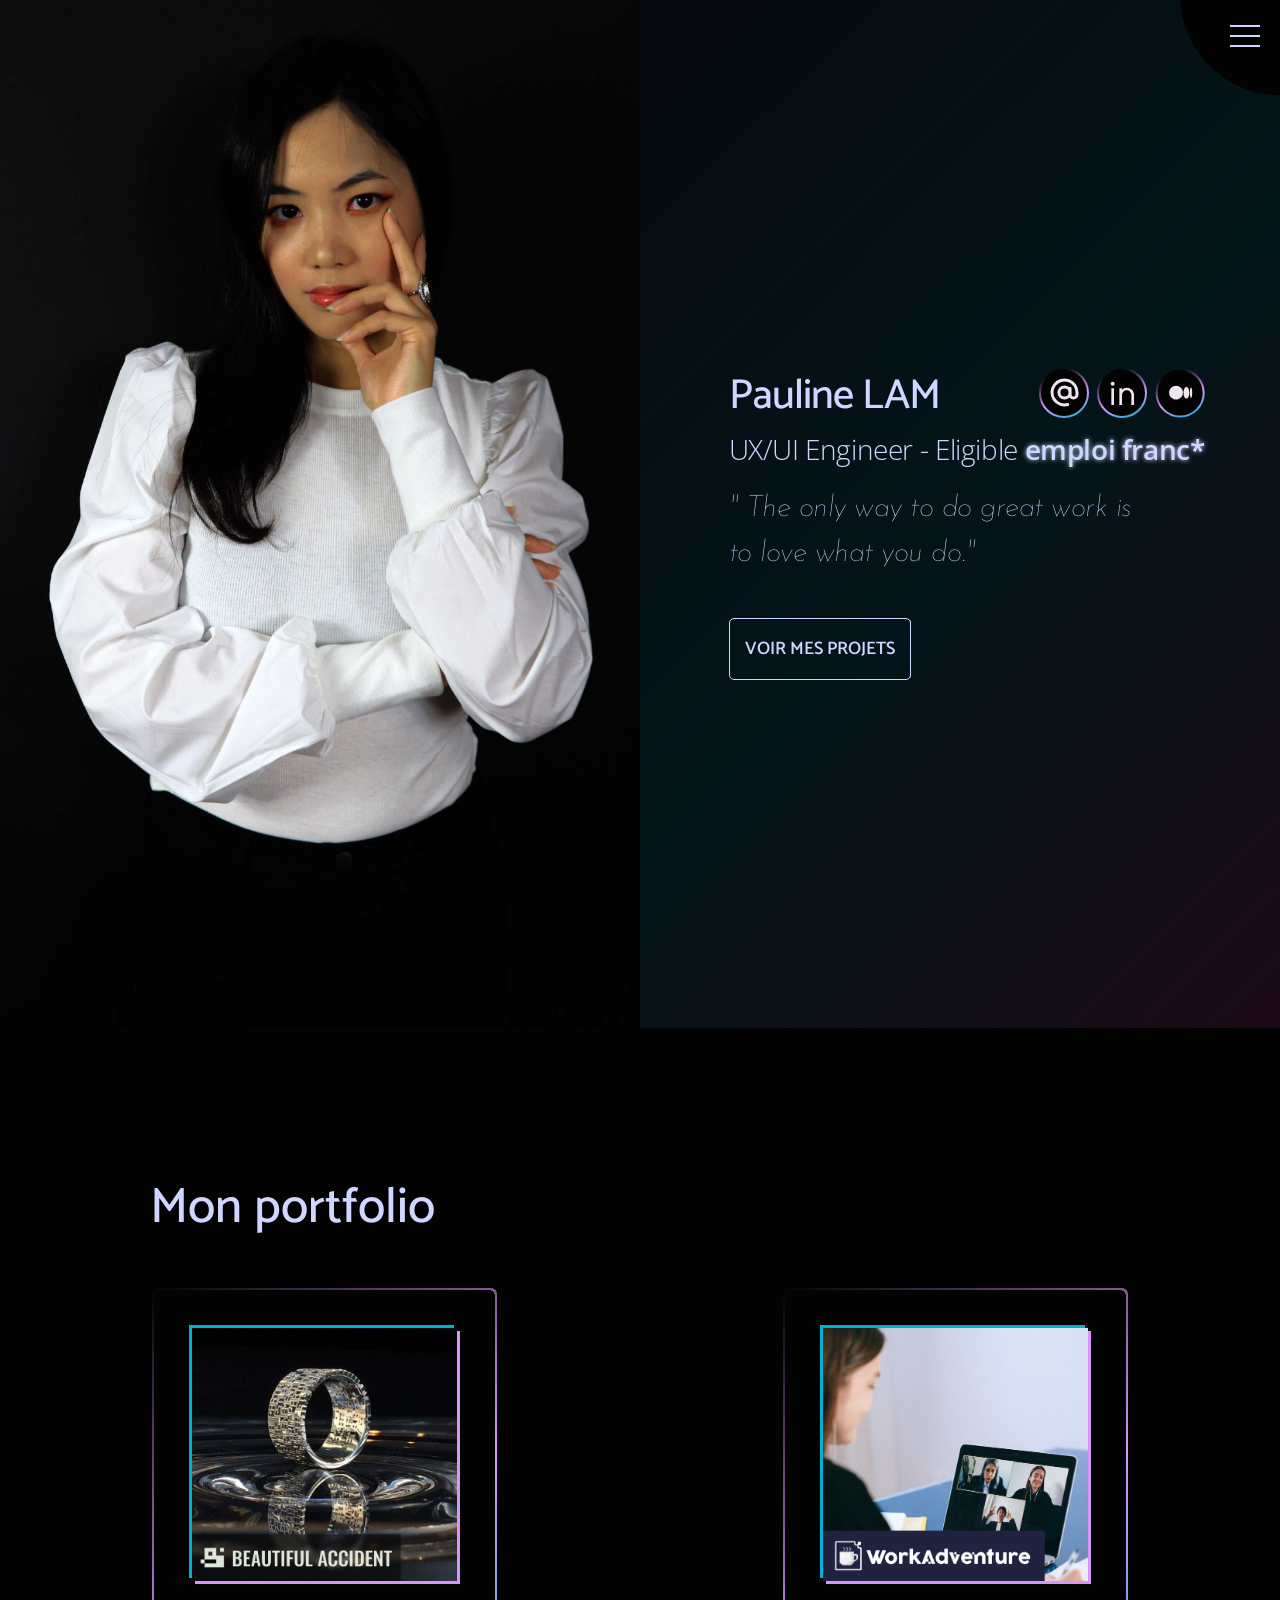
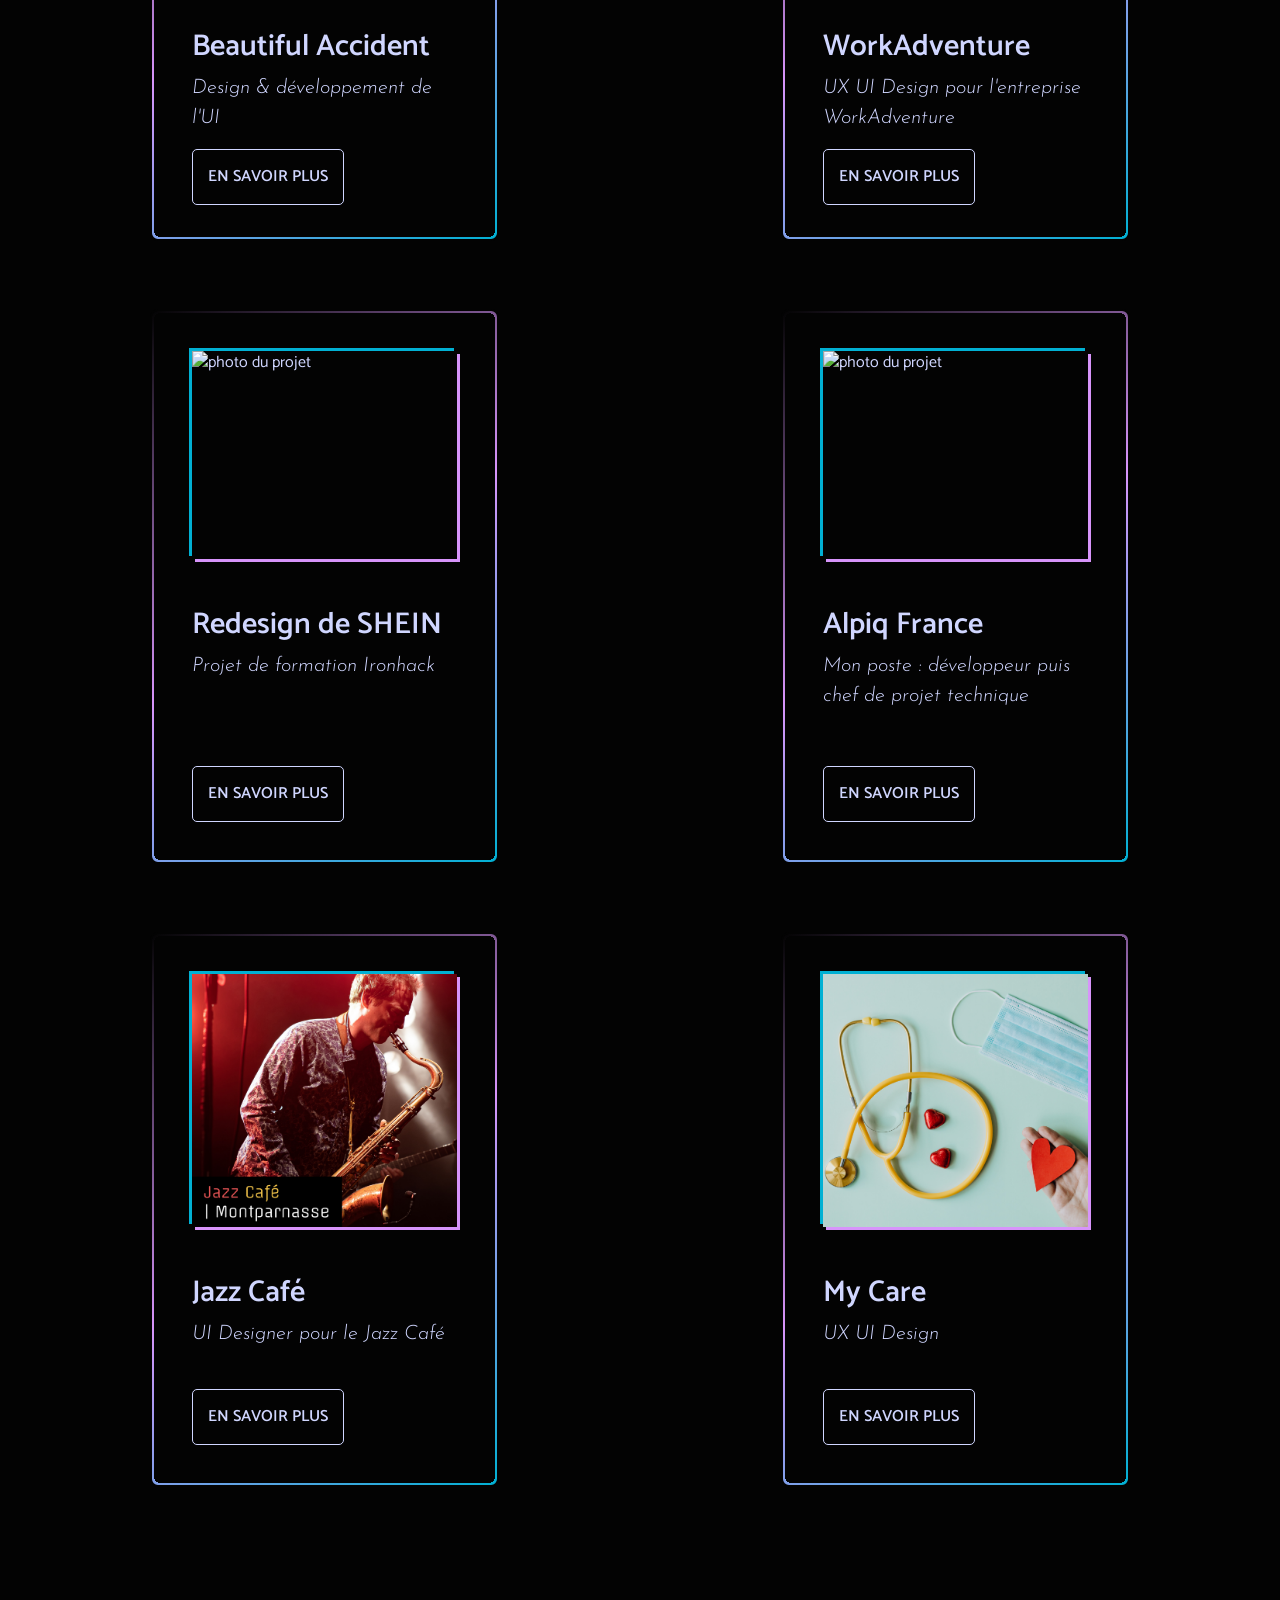
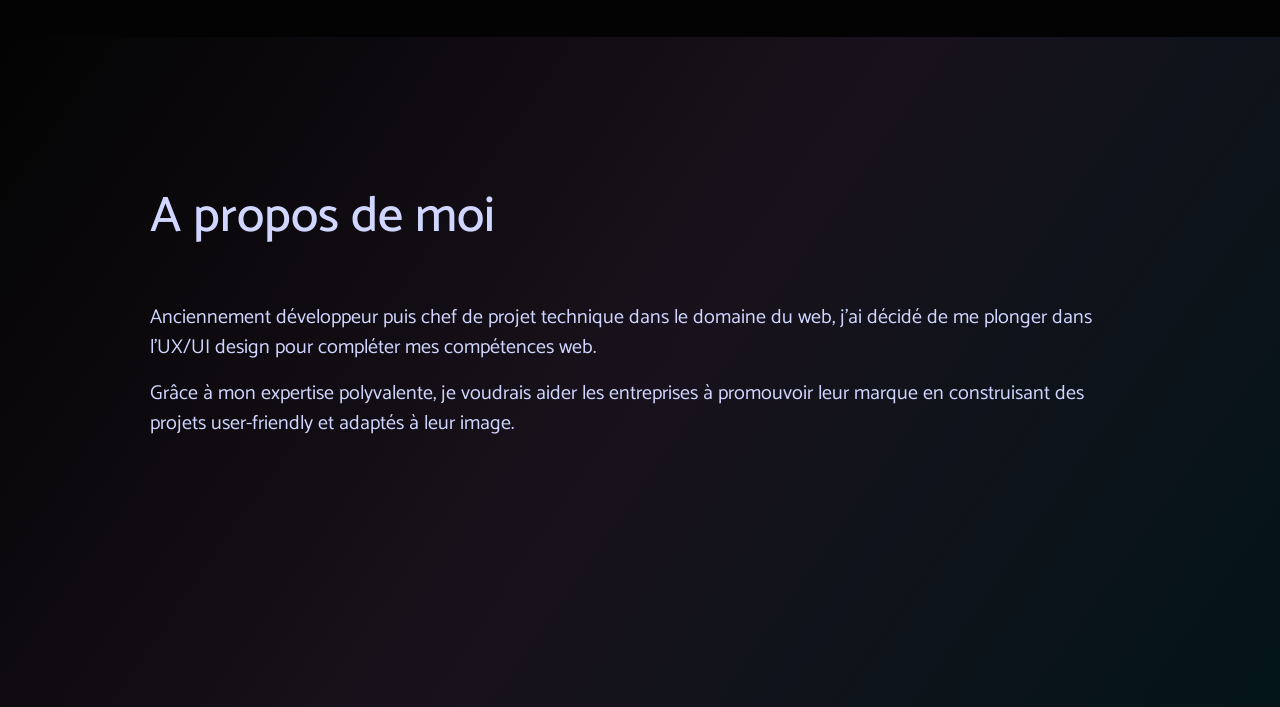
==== index.html @ 6ce40b97 "Update head & logo & reorder projects" ====
<!DOCTYPE html><html><head><meta charset="utf-8">
<meta name="viewport" content="width=device-width, initial-scale=1, shrink-to-fit=no, user-scalable=no">
<title>Pauline LAM UXUI Engineer - Portfolio</title>
<meta name="description" content="Portfolio de Pauline LAM, UXUI Engineer">
<link rel="stylesheet" href="https://cdn.jsdelivr.net/npm/vue-slick-carousel@1.0.6/dist/vue-slick-carousel-theme.min.css">
<link rel="icon" href="/Logo.png" type="image/x-icon">
<script src="https://cdn.jsdelivr.net/npm/vue-slick-carousel@1.0/dist/vue-slick-carousel.umd.min.js"></script>
<link rel="preload" as="fetch" crossorigin="anonymous" href="/_payload.json">
<style>@charset "UTF-8";/*!
 * Bootstrap  v5.3.2 (https://getbootstrap.com/)
 * Copyright 2011-2023 The Bootstrap Authors
 * Licensed under MIT (https://github.com/twbs/bootstrap/blob/main/LICENSE)
 */:root,[data-bs-theme=light]{--bs-blue:#0d6efd;--bs-indigo:#6610f2;--bs-purple:#6f42c1;--bs-pink:#d63384;--bs-red:#dc3545;--bs-orange:#fd7e14;--bs-yellow:#ffc107;--bs-green:#198754;--bs-teal:#20c997;--bs-cyan:#0dcaf0;--bs-black:#000;--bs-white:#fff;--bs-gray:#6c757d;--bs-gray-dark:#343a40;--bs-gray-100:#f8f9fa;--bs-gray-200:#e9ecef;--bs-gray-300:#dee2e6;--bs-gray-400:#ced4da;--bs-gray-500:#adb5bd;--bs-gray-600:#6c757d;--bs-gray-700:#495057;--bs-gray-800:#343a40;--bs-gray-900:#212529;--bs-primary:#0d6efd;--bs-secondary:#6c757d;--bs-success:#198754;--bs-info:#0dcaf0;--bs-warning:#ffc107;--bs-danger:#dc3545;--bs-light:#f8f9fa;--bs-dark:#212529;--bs-primary-rgb:13,110,253;--bs-secondary-rgb:108,117,125;--bs-success-rgb:25,135,84;--bs-info-rgb:13,202,240;--bs-warning-rgb:255,193,7;--bs-danger-rgb:220,53,69;--bs-light-rgb:248,249,250;--bs-dark-rgb:33,37,41;--bs-primary-text-emphasis:#052c65;--bs-secondary-text-emphasis:#2b2f32;--bs-success-text-emphasis:#0a3622;--bs-info-text-emphasis:#055160;--bs-warning-text-emphasis:#664d03;--bs-danger-text-emphasis:#58151c;--bs-light-text-emphasis:#495057;--bs-dark-text-emphasis:#495057;--bs-primary-bg-subtle:#cfe2ff;--bs-secondary-bg-subtle:#e2e3e5;--bs-success-bg-subtle:#d1e7dd;--bs-info-bg-subtle:#cff4fc;--bs-warning-bg-subtle:#fff3cd;--bs-danger-bg-subtle:#f8d7da;--bs-light-bg-subtle:#fcfcfd;--bs-dark-bg-subtle:#ced4da;--bs-primary-border-subtle:#9ec5fe;--bs-secondary-border-subtle:#c4c8cb;--bs-success-border-subtle:#a3cfbb;--bs-info-border-subtle:#9eeaf9;--bs-warning-border-subtle:#ffe69c;--bs-danger-border-subtle:#f1aeb5;--bs-light-border-subtle:#e9ecef;--bs-dark-border-subtle:#adb5bd;--bs-white-rgb:255,255,255;--bs-black-rgb:0,0,0;--bs-font-sans-serif:system-ui,-apple-system,"Segoe UI",Roboto,"Helvetica Neue","Noto Sans","Liberation Sans",Arial,sans-serif,"Apple Color Emoji","Segoe UI Emoji","Segoe UI Symbol","Noto Color Emoji";--bs-font-monospace:SFMono-Regular,Menlo,Monaco,Consolas,"Liberation Mono","Courier New",monospace;--bs-gradient:linear-gradient(180deg,hsla(0,0%,100%,.15),hsla(0,0%,100%,0));--bs-body-font-family:var(--bs-font-sans-serif);--bs-body-font-size:1rem;--bs-body-font-weight:400;--bs-body-line-height:1.5;--bs-body-color:#212529;--bs-body-color-rgb:33,37,41;--bs-body-bg:#fff;--bs-body-bg-rgb:255,255,255;--bs-emphasis-color:#000;--bs-emphasis-color-rgb:0,0,0;--bs-secondary-color:rgba(33,37,41,.75);--bs-secondary-color-rgb:33,37,41;--bs-secondary-bg:#e9ecef;--bs-secondary-bg-rgb:233,236,239;--bs-tertiary-color:rgba(33,37,41,.5);--bs-tertiary-color-rgb:33,37,41;--bs-tertiary-bg:#f8f9fa;--bs-tertiary-bg-rgb:248,249,250;--bs-heading-color:inherit;--bs-link-color:#0d6efd;--bs-link-color-rgb:13,110,253;--bs-link-decoration:underline;--bs-link-hover-color:#0a58ca;--bs-link-hover-color-rgb:10,88,202;--bs-code-color:#d63384;--bs-highlight-color:#212529;--bs-highlight-bg:#fff3cd;--bs-border-width:1px;--bs-border-style:solid;--bs-border-color:#dee2e6;--bs-border-color-translucent:rgba(0,0,0,.175);--bs-border-radius:0.375rem;--bs-border-radius-sm:0.25rem;--bs-border-radius-lg:0.5rem;--bs-border-radius-xl:1rem;--bs-border-radius-xxl:2rem;--bs-border-radius-2xl:var(--bs-border-radius-xxl);--bs-border-radius-pill:50rem;--bs-box-shadow:0 0.5rem 1rem rgba(0,0,0,.15);--bs-box-shadow-sm:0 0.125rem 0.25rem rgba(0,0,0,.075);--bs-box-shadow-lg:0 1rem 3rem rgba(0,0,0,.175);--bs-box-shadow-inset:inset 0 1px 2px rgba(0,0,0,.075);--bs-focus-ring-width:0.25rem;--bs-focus-ring-opacity:0.25;--bs-focus-ring-color:rgba(13,110,253,.25);--bs-form-valid-color:#198754;--bs-form-valid-border-color:#198754;--bs-form-invalid-color:#dc3545;--bs-form-invalid-border-color:#dc3545}[data-bs-theme=dark]{color-scheme:dark;--bs-body-color:#dee2e6;--bs-body-color-rgb:222,226,230;--bs-body-bg:#212529;--bs-body-bg-rgb:33,37,41;--bs-emphasis-color:#fff;--bs-emphasis-color-rgb:255,255,255;--bs-secondary-color:rgba(222,226,230,.75);--bs-secondary-color-rgb:222,226,230;--bs-secondary-bg:#343a40;--bs-secondary-bg-rgb:52,58,64;--bs-tertiary-color:rgba(222,226,230,.5);--bs-tertiary-color-rgb:222,226,230;--bs-tertiary-bg:#2b3035;--bs-tertiary-bg-rgb:43,48,53;--bs-primary-text-emphasis:#6ea8fe;--bs-secondary-text-emphasis:#a7acb1;--bs-success-text-emphasis:#75b798;--bs-info-text-emphasis:#6edff6;--bs-warning-text-emphasis:#ffda6a;--bs-danger-text-emphasis:#ea868f;--bs-light-text-emphasis:#f8f9fa;--bs-dark-text-emphasis:#dee2e6;--bs-primary-bg-subtle:#031633;--bs-secondary-bg-subtle:#161719;--bs-success-bg-subtle:#051b11;--bs-info-bg-subtle:#032830;--bs-warning-bg-subtle:#332701;--bs-danger-bg-subtle:#2c0b0e;--bs-light-bg-subtle:#343a40;--bs-dark-bg-subtle:#1a1d20;--bs-primary-border-subtle:#084298;--bs-secondary-border-subtle:#41464b;--bs-success-border-subtle:#0f5132;--bs-info-border-subtle:#087990;--bs-warning-border-subtle:#997404;--bs-danger-border-subtle:#842029;--bs-light-border-subtle:#495057;--bs-dark-border-subtle:#343a40;--bs-heading-color:inherit;--bs-link-color:#6ea8fe;--bs-link-hover-color:#8bb9fe;--bs-link-color-rgb:110,168,254;--bs-link-hover-color-rgb:139,185,254;--bs-code-color:#e685b5;--bs-highlight-color:#dee2e6;--bs-highlight-bg:#664d03;--bs-border-color:#495057;--bs-border-color-translucent:hsla(0,0%,100%,.15);--bs-form-valid-color:#75b798;--bs-form-valid-border-color:#75b798;--bs-form-invalid-color:#ea868f;--bs-form-invalid-border-color:#ea868f}*,:after,:before{box-sizing:border-box}@media (prefers-reduced-motion:no-preference){:root{scroll-behavior:smooth}}body{background-color:var(--bs-body-bg);color:var(--bs-body-color);font-family:var(--bs-body-font-family);font-size:var(--bs-body-font-size);font-weight:var(--bs-body-font-weight);line-height:var(--bs-body-line-height);margin:0;text-align:var(--bs-body-text-align);-webkit-text-size-adjust:100%;-webkit-tap-highlight-color:transparent}hr{border:0;border-top:var(--bs-border-width) solid;color:inherit;margin:1rem 0;opacity:.25}.h1,.h2,.h3,.h4,.h5,.h6,h1,h2,h3,h4,h5,h6{color:var(--bs-heading-color);font-weight:500;line-height:1.2;margin-bottom:.5rem;margin-top:0}.h1,h1{font-size:calc(1.375rem + 1.5vw)}@media (min-width:1200px){.h1,h1{font-size:2.5rem}}.h2,h2{font-size:calc(1.325rem + .9vw)}@media (min-width:1200px){.h2,h2{font-size:2rem}}.h3,h3{font-size:calc(1.3rem + .6vw)}@media (min-width:1200px){.h3,h3{font-size:1.75rem}}.h4,h4{font-size:calc(1.275rem + .3vw)}@media (min-width:1200px){.h4,h4{font-size:1.5rem}}.h5,h5{font-size:1.25rem}.h6,h6{font-size:1rem}p{margin-bottom:1rem;margin-top:0}abbr[title]{cursor:help;-webkit-text-decoration:underline dotted;text-decoration:underline dotted;-webkit-text-decoration-skip-ink:none;text-decoration-skip-ink:none}address{font-style:normal;line-height:inherit;margin-bottom:1rem}ol,ul{padding-left:2rem}dl,ol,ul{margin-bottom:1rem;margin-top:0}ol ol,ol ul,ul ol,ul ul{margin-bottom:0}dt{font-weight:700}dd{margin-bottom:.5rem;margin-left:0}blockquote{margin:0 0 1rem}b,strong{font-weight:bolder}.small,small{font-size:.875em}.mark,mark{background-color:var(--bs-highlight-bg);color:var(--bs-highlight-color);padding:.1875em}sub,sup{font-size:.75em;line-height:0;position:relative;vertical-align:baseline}sub{bottom:-.25em}sup{top:-.5em}a{color:rgba(var(--bs-link-color-rgb),var(--bs-link-opacity,1));text-decoration:underline}a:hover{--bs-link-color-rgb:var(--bs-link-hover-color-rgb)}a:not([href]):not([class]),a:not([href]):not([class]):hover{color:inherit;text-decoration:none}code,kbd,pre,samp{font-family:var(--bs-font-monospace);font-size:1em}pre{display:block;font-size:.875em;margin-bottom:1rem;margin-top:0;overflow:auto}pre code{color:inherit;font-size:inherit;word-break:normal}code{color:var(--bs-code-color);font-size:.875em;word-wrap:break-word}a>code{color:inherit}kbd{background-color:var(--bs-body-color);border-radius:.25rem;color:var(--bs-body-bg);font-size:.875em;padding:.1875rem .375rem}kbd kbd{font-size:1em;padding:0}figure{margin:0 0 1rem}img,svg{vertical-align:middle}table{border-collapse:collapse;caption-side:bottom}caption{color:var(--bs-secondary-color);padding-bottom:.5rem;padding-top:.5rem;text-align:left}th{text-align:inherit;text-align:-webkit-match-parent}tbody,td,tfoot,th,thead,tr{border:0 solid;border-color:inherit}label{display:inline-block}button{border-radius:0}button:focus:not(:focus-visible){outline:0}button,input,optgroup,select,textarea{font-family:inherit;font-size:inherit;line-height:inherit;margin:0}button,select{text-transform:none}[role=button]{cursor:pointer}select{word-wrap:normal}select:disabled{opacity:1}[list]:not([type=date]):not([type=datetime-local]):not([type=month]):not([type=week]):not([type=time])::-webkit-calendar-picker-indicator{display:none!important}[type=button],[type=reset],[type=submit],button{-webkit-appearance:button}[type=button]:not(:disabled),[type=reset]:not(:disabled),[type=submit]:not(:disabled),button:not(:disabled){cursor:pointer}::-moz-focus-inner{border-style:none;padding:0}textarea{resize:vertical}fieldset{border:0;margin:0;min-width:0;padding:0}legend{float:left;font-size:calc(1.275rem + .3vw);line-height:inherit;margin-bottom:.5rem;padding:0;width:100%}@media (min-width:1200px){legend{font-size:1.5rem}}legend+*{clear:left}::-webkit-datetime-edit-day-field,::-webkit-datetime-edit-fields-wrapper,::-webkit-datetime-edit-hour-field,::-webkit-datetime-edit-minute,::-webkit-datetime-edit-month-field,::-webkit-datetime-edit-text,::-webkit-datetime-edit-year-field{padding:0}::-webkit-inner-spin-button{height:auto}[type=search]{-webkit-appearance:textfield;outline-offset:-2px}::-webkit-search-decoration{-webkit-appearance:none}::-webkit-color-swatch-wrapper{padding:0}::file-selector-button{-webkit-appearance:button;font:inherit}output{display:inline-block}iframe{border:0}summary{cursor:pointer;display:list-item}progress{vertical-align:baseline}[hidden]{display:none!important}.lead{font-size:1.25rem;font-weight:300}.display-1{font-size:calc(1.625rem + 4.5vw);font-weight:300;line-height:1.2}@media (min-width:1200px){.display-1{font-size:5rem}}.display-2{font-size:calc(1.575rem + 3.9vw);font-weight:300;line-height:1.2}@media (min-width:1200px){.display-2{font-size:4.5rem}}.display-3{font-size:calc(1.525rem + 3.3vw);font-weight:300;line-height:1.2}@media (min-width:1200px){.display-3{font-size:4rem}}.display-4{font-size:calc(1.475rem + 2.7vw);font-weight:300;line-height:1.2}@media (min-width:1200px){.display-4{font-size:3.5rem}}.display-5{font-size:calc(1.425rem + 2.1vw);font-weight:300;line-height:1.2}@media (min-width:1200px){.display-5{font-size:3rem}}.display-6{font-size:calc(1.375rem + 1.5vw);font-weight:300;line-height:1.2}@media (min-width:1200px){.display-6{font-size:2.5rem}}.list-inline,.list-unstyled{list-style:none;padding-left:0}.list-inline-item{display:inline-block}.list-inline-item:not(:last-child){margin-right:.5rem}.initialism{font-size:.875em;text-transform:uppercase}.blockquote{font-size:1.25rem;margin-bottom:1rem}.blockquote>:last-child{margin-bottom:0}.blockquote-footer{color:#6c757d;font-size:.875em;margin-bottom:1rem;margin-top:-1rem}.blockquote-footer:before{content:"— "}.img-fluid,.img-thumbnail{height:auto;max-width:100%}.img-thumbnail{background-color:var(--bs-body-bg);border:var(--bs-border-width) solid var(--bs-border-color);border-radius:var(--bs-border-radius);padding:.25rem}.figure{display:inline-block}.figure-img{line-height:1;margin-bottom:.5rem}.figure-caption{color:var(--bs-secondary-color);font-size:.875em}.container,.container-fluid,.container-lg,.container-md,.container-sm,.container-xl,.container-xxl{--bs-gutter-x:1.5rem;--bs-gutter-y:0;margin-left:auto;margin-right:auto;padding-left:calc(var(--bs-gutter-x)*.5);padding-right:calc(var(--bs-gutter-x)*.5);width:100%}@media (min-width:576px){.container,.container-sm{max-width:540px}}@media (min-width:768px){.container,.container-md,.container-sm{max-width:720px}}@media (min-width:992px){.container,.container-lg,.container-md,.container-sm{max-width:960px}}@media (min-width:1200px){.container,.container-lg,.container-md,.container-sm,.container-xl{max-width:1140px}}@media (min-width:1400px){.container,.container-lg,.container-md,.container-sm,.container-xl,.container-xxl{max-width:1320px}}:root{--bs-breakpoint-xs:0;--bs-breakpoint-sm:576px;--bs-breakpoint-md:768px;--bs-breakpoint-lg:992px;--bs-breakpoint-xl:1200px;--bs-breakpoint-xxl:1400px}.row{--bs-gutter-x:1.5rem;--bs-gutter-y:0;display:flex;flex-wrap:wrap;margin-left:calc(var(--bs-gutter-x)*-.5);margin-right:calc(var(--bs-gutter-x)*-.5);margin-top:calc(var(--bs-gutter-y)*-1)}.row>*{flex-shrink:0;margin-top:var(--bs-gutter-y);max-width:100%;padding-left:calc(var(--bs-gutter-x)*.5);padding-right:calc(var(--bs-gutter-x)*.5);width:100%}.col{flex:1 0 0%}.row-cols-auto>*{flex:0 0 auto;width:auto}.row-cols-1>*{flex:0 0 auto;width:100%}.row-cols-2>*{flex:0 0 auto;width:50%}.row-cols-3>*{flex:0 0 auto;width:33.33333333%}.row-cols-4>*{flex:0 0 auto;width:25%}.row-cols-5>*{flex:0 0 auto;width:20%}.row-cols-6>*{flex:0 0 auto;width:16.66666667%}.col-auto{flex:0 0 auto;width:auto}.col-1{flex:0 0 auto;width:8.33333333%}.col-2{flex:0 0 auto;width:16.66666667%}.col-3{flex:0 0 auto;width:25%}.col-4{flex:0 0 auto;width:33.33333333%}.col-5{flex:0 0 auto;width:41.66666667%}.col-6{flex:0 0 auto;width:50%}.col-7{flex:0 0 auto;width:58.33333333%}.col-8{flex:0 0 auto;width:66.66666667%}.col-9{flex:0 0 auto;width:75%}.col-10{flex:0 0 auto;width:83.33333333%}.col-11{flex:0 0 auto;width:91.66666667%}.col-12{flex:0 0 auto;width:100%}.offset-1{margin-left:8.33333333%}.offset-2{margin-left:16.66666667%}.offset-3{margin-left:25%}.offset-4{margin-left:33.33333333%}.offset-5{margin-left:41.66666667%}.offset-6{margin-left:50%}.offset-7{margin-left:58.33333333%}.offset-8{margin-left:66.66666667%}.offset-9{margin-left:75%}.offset-10{margin-left:83.33333333%}.offset-11{margin-left:91.66666667%}.g-0,.gx-0{--bs-gutter-x:0}.g-0,.gy-0{--bs-gutter-y:0}.g-1,.gx-1{--bs-gutter-x:0.25rem}.g-1,.gy-1{--bs-gutter-y:0.25rem}.g-2,.gx-2{--bs-gutter-x:0.5rem}.g-2,.gy-2{--bs-gutter-y:0.5rem}.g-3,.gx-3{--bs-gutter-x:1rem}.g-3,.gy-3{--bs-gutter-y:1rem}.g-4,.gx-4{--bs-gutter-x:1.5rem}.g-4,.gy-4{--bs-gutter-y:1.5rem}.g-5,.gx-5{--bs-gutter-x:3rem}.g-5,.gy-5{--bs-gutter-y:3rem}@media (min-width:576px){.col-sm{flex:1 0 0%}.row-cols-sm-auto>*{flex:0 0 auto;width:auto}.row-cols-sm-1>*{flex:0 0 auto;width:100%}.row-cols-sm-2>*{flex:0 0 auto;width:50%}.row-cols-sm-3>*{flex:0 0 auto;width:33.33333333%}.row-cols-sm-4>*{flex:0 0 auto;width:25%}.row-cols-sm-5>*{flex:0 0 auto;width:20%}.row-cols-sm-6>*{flex:0 0 auto;width:16.66666667%}.col-sm-auto{flex:0 0 auto;width:auto}.col-sm-1{flex:0 0 auto;width:8.33333333%}.col-sm-2{flex:0 0 auto;width:16.66666667%}.col-sm-3{flex:0 0 auto;width:25%}.col-sm-4{flex:0 0 auto;width:33.33333333%}.col-sm-5{flex:0 0 auto;width:41.66666667%}.col-sm-6{flex:0 0 auto;width:50%}.col-sm-7{flex:0 0 auto;width:58.33333333%}.col-sm-8{flex:0 0 auto;width:66.66666667%}.col-sm-9{flex:0 0 auto;width:75%}.col-sm-10{flex:0 0 auto;width:83.33333333%}.col-sm-11{flex:0 0 auto;width:91.66666667%}.col-sm-12{flex:0 0 auto;width:100%}.offset-sm-0{margin-left:0}.offset-sm-1{margin-left:8.33333333%}.offset-sm-2{margin-left:16.66666667%}.offset-sm-3{margin-left:25%}.offset-sm-4{margin-left:33.33333333%}.offset-sm-5{margin-left:41.66666667%}.offset-sm-6{margin-left:50%}.offset-sm-7{margin-left:58.33333333%}.offset-sm-8{margin-left:66.66666667%}.offset-sm-9{margin-left:75%}.offset-sm-10{margin-left:83.33333333%}.offset-sm-11{margin-left:91.66666667%}.g-sm-0,.gx-sm-0{--bs-gutter-x:0}.g-sm-0,.gy-sm-0{--bs-gutter-y:0}.g-sm-1,.gx-sm-1{--bs-gutter-x:0.25rem}.g-sm-1,.gy-sm-1{--bs-gutter-y:0.25rem}.g-sm-2,.gx-sm-2{--bs-gutter-x:0.5rem}.g-sm-2,.gy-sm-2{--bs-gutter-y:0.5rem}.g-sm-3,.gx-sm-3{--bs-gutter-x:1rem}.g-sm-3,.gy-sm-3{--bs-gutter-y:1rem}.g-sm-4,.gx-sm-4{--bs-gutter-x:1.5rem}.g-sm-4,.gy-sm-4{--bs-gutter-y:1.5rem}.g-sm-5,.gx-sm-5{--bs-gutter-x:3rem}.g-sm-5,.gy-sm-5{--bs-gutter-y:3rem}}@media (min-width:768px){.col-md{flex:1 0 0%}.row-cols-md-auto>*{flex:0 0 auto;width:auto}.row-cols-md-1>*{flex:0 0 auto;width:100%}.row-cols-md-2>*{flex:0 0 auto;width:50%}.row-cols-md-3>*{flex:0 0 auto;width:33.33333333%}.row-cols-md-4>*{flex:0 0 auto;width:25%}.row-cols-md-5>*{flex:0 0 auto;width:20%}.row-cols-md-6>*{flex:0 0 auto;width:16.66666667%}.col-md-auto{flex:0 0 auto;width:auto}.col-md-1{flex:0 0 auto;width:8.33333333%}.col-md-2{flex:0 0 auto;width:16.66666667%}.col-md-3{flex:0 0 auto;width:25%}.col-md-4{flex:0 0 auto;width:33.33333333%}.col-md-5{flex:0 0 auto;width:41.66666667%}.col-md-6{flex:0 0 auto;width:50%}.col-md-7{flex:0 0 auto;width:58.33333333%}.col-md-8{flex:0 0 auto;width:66.66666667%}.col-md-9{flex:0 0 auto;width:75%}.col-md-10{flex:0 0 auto;width:83.33333333%}.col-md-11{flex:0 0 auto;width:91.66666667%}.col-md-12{flex:0 0 auto;width:100%}.offset-md-0{margin-left:0}.offset-md-1{margin-left:8.33333333%}.offset-md-2{margin-left:16.66666667%}.offset-md-3{margin-left:25%}.offset-md-4{margin-left:33.33333333%}.offset-md-5{margin-left:41.66666667%}.offset-md-6{margin-left:50%}.offset-md-7{margin-left:58.33333333%}.offset-md-8{margin-left:66.66666667%}.offset-md-9{margin-left:75%}.offset-md-10{margin-left:83.33333333%}.offset-md-11{margin-left:91.66666667%}.g-md-0,.gx-md-0{--bs-gutter-x:0}.g-md-0,.gy-md-0{--bs-gutter-y:0}.g-md-1,.gx-md-1{--bs-gutter-x:0.25rem}.g-md-1,.gy-md-1{--bs-gutter-y:0.25rem}.g-md-2,.gx-md-2{--bs-gutter-x:0.5rem}.g-md-2,.gy-md-2{--bs-gutter-y:0.5rem}.g-md-3,.gx-md-3{--bs-gutter-x:1rem}.g-md-3,.gy-md-3{--bs-gutter-y:1rem}.g-md-4,.gx-md-4{--bs-gutter-x:1.5rem}.g-md-4,.gy-md-4{--bs-gutter-y:1.5rem}.g-md-5,.gx-md-5{--bs-gutter-x:3rem}.g-md-5,.gy-md-5{--bs-gutter-y:3rem}}@media (min-width:992px){.col-lg{flex:1 0 0%}.row-cols-lg-auto>*{flex:0 0 auto;width:auto}.row-cols-lg-1>*{flex:0 0 auto;width:100%}.row-cols-lg-2>*{flex:0 0 auto;width:50%}.row-cols-lg-3>*{flex:0 0 auto;width:33.33333333%}.row-cols-lg-4>*{flex:0 0 auto;width:25%}.row-cols-lg-5>*{flex:0 0 auto;width:20%}.row-cols-lg-6>*{flex:0 0 auto;width:16.66666667%}.col-lg-auto{flex:0 0 auto;width:auto}.col-lg-1{flex:0 0 auto;width:8.33333333%}.col-lg-2{flex:0 0 auto;width:16.66666667%}.col-lg-3{flex:0 0 auto;width:25%}.col-lg-4{flex:0 0 auto;width:33.33333333%}.col-lg-5{flex:0 0 auto;width:41.66666667%}.col-lg-6{flex:0 0 auto;width:50%}.col-lg-7{flex:0 0 auto;width:58.33333333%}.col-lg-8{flex:0 0 auto;width:66.66666667%}.col-lg-9{flex:0 0 auto;width:75%}.col-lg-10{flex:0 0 auto;width:83.33333333%}.col-lg-11{flex:0 0 auto;width:91.66666667%}.col-lg-12{flex:0 0 auto;width:100%}.offset-lg-0{margin-left:0}.offset-lg-1{margin-left:8.33333333%}.offset-lg-2{margin-left:16.66666667%}.offset-lg-3{margin-left:25%}.offset-lg-4{margin-left:33.33333333%}.offset-lg-5{margin-left:41.66666667%}.offset-lg-6{margin-left:50%}.offset-lg-7{margin-left:58.33333333%}.offset-lg-8{margin-left:66.66666667%}.offset-lg-9{margin-left:75%}.offset-lg-10{margin-left:83.33333333%}.offset-lg-11{margin-left:91.66666667%}.g-lg-0,.gx-lg-0{--bs-gutter-x:0}.g-lg-0,.gy-lg-0{--bs-gutter-y:0}.g-lg-1,.gx-lg-1{--bs-gutter-x:0.25rem}.g-lg-1,.gy-lg-1{--bs-gutter-y:0.25rem}.g-lg-2,.gx-lg-2{--bs-gutter-x:0.5rem}.g-lg-2,.gy-lg-2{--bs-gutter-y:0.5rem}.g-lg-3,.gx-lg-3{--bs-gutter-x:1rem}.g-lg-3,.gy-lg-3{--bs-gutter-y:1rem}.g-lg-4,.gx-lg-4{--bs-gutter-x:1.5rem}.g-lg-4,.gy-lg-4{--bs-gutter-y:1.5rem}.g-lg-5,.gx-lg-5{--bs-gutter-x:3rem}.g-lg-5,.gy-lg-5{--bs-gutter-y:3rem}}@media (min-width:1200px){.col-xl{flex:1 0 0%}.row-cols-xl-auto>*{flex:0 0 auto;width:auto}.row-cols-xl-1>*{flex:0 0 auto;width:100%}.row-cols-xl-2>*{flex:0 0 auto;width:50%}.row-cols-xl-3>*{flex:0 0 auto;width:33.33333333%}.row-cols-xl-4>*{flex:0 0 auto;width:25%}.row-cols-xl-5>*{flex:0 0 auto;width:20%}.row-cols-xl-6>*{flex:0 0 auto;width:16.66666667%}.col-xl-auto{flex:0 0 auto;width:auto}.col-xl-1{flex:0 0 auto;width:8.33333333%}.col-xl-2{flex:0 0 auto;width:16.66666667%}.col-xl-3{flex:0 0 auto;width:25%}.col-xl-4{flex:0 0 auto;width:33.33333333%}.col-xl-5{flex:0 0 auto;width:41.66666667%}.col-xl-6{flex:0 0 auto;width:50%}.col-xl-7{flex:0 0 auto;width:58.33333333%}.col-xl-8{flex:0 0 auto;width:66.66666667%}.col-xl-9{flex:0 0 auto;width:75%}.col-xl-10{flex:0 0 auto;width:83.33333333%}.col-xl-11{flex:0 0 auto;width:91.66666667%}.col-xl-12{flex:0 0 auto;width:100%}.offset-xl-0{margin-left:0}.offset-xl-1{margin-left:8.33333333%}.offset-xl-2{margin-left:16.66666667%}.offset-xl-3{margin-left:25%}.offset-xl-4{margin-left:33.33333333%}.offset-xl-5{margin-left:41.66666667%}.offset-xl-6{margin-left:50%}.offset-xl-7{margin-left:58.33333333%}.offset-xl-8{margin-left:66.66666667%}.offset-xl-9{margin-left:75%}.offset-xl-10{margin-left:83.33333333%}.offset-xl-11{margin-left:91.66666667%}.g-xl-0,.gx-xl-0{--bs-gutter-x:0}.g-xl-0,.gy-xl-0{--bs-gutter-y:0}.g-xl-1,.gx-xl-1{--bs-gutter-x:0.25rem}.g-xl-1,.gy-xl-1{--bs-gutter-y:0.25rem}.g-xl-2,.gx-xl-2{--bs-gutter-x:0.5rem}.g-xl-2,.gy-xl-2{--bs-gutter-y:0.5rem}.g-xl-3,.gx-xl-3{--bs-gutter-x:1rem}.g-xl-3,.gy-xl-3{--bs-gutter-y:1rem}.g-xl-4,.gx-xl-4{--bs-gutter-x:1.5rem}.g-xl-4,.gy-xl-4{--bs-gutter-y:1.5rem}.g-xl-5,.gx-xl-5{--bs-gutter-x:3rem}.g-xl-5,.gy-xl-5{--bs-gutter-y:3rem}}@media (min-width:1400px){.col-xxl{flex:1 0 0%}.row-cols-xxl-auto>*{flex:0 0 auto;width:auto}.row-cols-xxl-1>*{flex:0 0 auto;width:100%}.row-cols-xxl-2>*{flex:0 0 auto;width:50%}.row-cols-xxl-3>*{flex:0 0 auto;width:33.33333333%}.row-cols-xxl-4>*{flex:0 0 auto;width:25%}.row-cols-xxl-5>*{flex:0 0 auto;width:20%}.row-cols-xxl-6>*{flex:0 0 auto;width:16.66666667%}.col-xxl-auto{flex:0 0 auto;width:auto}.col-xxl-1{flex:0 0 auto;width:8.33333333%}.col-xxl-2{flex:0 0 auto;width:16.66666667%}.col-xxl-3{flex:0 0 auto;width:25%}.col-xxl-4{flex:0 0 auto;width:33.33333333%}.col-xxl-5{flex:0 0 auto;width:41.66666667%}.col-xxl-6{flex:0 0 auto;width:50%}.col-xxl-7{flex:0 0 auto;width:58.33333333%}.col-xxl-8{flex:0 0 auto;width:66.66666667%}.col-xxl-9{flex:0 0 auto;width:75%}.col-xxl-10{flex:0 0 auto;width:83.33333333%}.col-xxl-11{flex:0 0 auto;width:91.66666667%}.col-xxl-12{flex:0 0 auto;width:100%}.offset-xxl-0{margin-left:0}.offset-xxl-1{margin-left:8.33333333%}.offset-xxl-2{margin-left:16.66666667%}.offset-xxl-3{margin-left:25%}.offset-xxl-4{margin-left:33.33333333%}.offset-xxl-5{margin-left:41.66666667%}.offset-xxl-6{margin-left:50%}.offset-xxl-7{margin-left:58.33333333%}.offset-xxl-8{margin-left:66.66666667%}.offset-xxl-9{margin-left:75%}.offset-xxl-10{margin-left:83.33333333%}.offset-xxl-11{margin-left:91.66666667%}.g-xxl-0,.gx-xxl-0{--bs-gutter-x:0}.g-xxl-0,.gy-xxl-0{--bs-gutter-y:0}.g-xxl-1,.gx-xxl-1{--bs-gutter-x:0.25rem}.g-xxl-1,.gy-xxl-1{--bs-gutter-y:0.25rem}.g-xxl-2,.gx-xxl-2{--bs-gutter-x:0.5rem}.g-xxl-2,.gy-xxl-2{--bs-gutter-y:0.5rem}.g-xxl-3,.gx-xxl-3{--bs-gutter-x:1rem}.g-xxl-3,.gy-xxl-3{--bs-gutter-y:1rem}.g-xxl-4,.gx-xxl-4{--bs-gutter-x:1.5rem}.g-xxl-4,.gy-xxl-4{--bs-gutter-y:1.5rem}.g-xxl-5,.gx-xxl-5{--bs-gutter-x:3rem}.g-xxl-5,.gy-xxl-5{--bs-gutter-y:3rem}}.table{--bs-table-color-type:initial;--bs-table-bg-type:initial;--bs-table-color-state:initial;--bs-table-bg-state:initial;--bs-table-color:var(--bs-emphasis-color);--bs-table-bg:var(--bs-body-bg);--bs-table-border-color:var(--bs-border-color);--bs-table-accent-bg:transparent;--bs-table-striped-color:var(--bs-emphasis-color);--bs-table-striped-bg:rgba(var(--bs-emphasis-color-rgb),0.05);--bs-table-active-color:var(--bs-emphasis-color);--bs-table-active-bg:rgba(var(--bs-emphasis-color-rgb),0.1);--bs-table-hover-color:var(--bs-emphasis-color);--bs-table-hover-bg:rgba(var(--bs-emphasis-color-rgb),0.075);border-color:var(--bs-table-border-color);margin-bottom:1rem;vertical-align:top;width:100%}.table>:not(caption)>*>*{background-color:var(--bs-table-bg);border-bottom-width:var(--bs-border-width);box-shadow:inset 0 0 0 9999px var(--bs-table-bg-state,var(--bs-table-bg-type,var(--bs-table-accent-bg)));color:var(--bs-table-color-state,var(--bs-table-color-type,var(--bs-table-color)));padding:.5rem}.table>tbody{vertical-align:inherit}.table>thead{vertical-align:bottom}.table-group-divider{border-top:calc(var(--bs-border-width)*2) solid}.caption-top{caption-side:top}.table-sm>:not(caption)>*>*{padding:.25rem}.table-bordered>:not(caption)>*{border-width:var(--bs-border-width) 0}.table-bordered>:not(caption)>*>*{border-width:0 var(--bs-border-width)}.table-borderless>:not(caption)>*>*{border-bottom-width:0}.table-borderless>:not(:first-child){border-top-width:0}.table-striped-columns>:not(caption)>tr>:nth-child(2n),.table-striped>tbody>tr:nth-of-type(odd)>*{--bs-table-color-type:var(--bs-table-striped-color);--bs-table-bg-type:var(--bs-table-striped-bg)}.table-active{--bs-table-color-state:var(--bs-table-active-color);--bs-table-bg-state:var(--bs-table-active-bg)}.table-hover>tbody>tr:hover>*{--bs-table-color-state:var(--bs-table-hover-color);--bs-table-bg-state:var(--bs-table-hover-bg)}.table-primary{--bs-table-color:#000;--bs-table-bg:#cfe2ff;--bs-table-border-color:#a6b5cc;--bs-table-striped-bg:#c5d7f2;--bs-table-striped-color:#000;--bs-table-active-bg:#bacbe6;--bs-table-active-color:#000;--bs-table-hover-bg:#bfd1ec;--bs-table-hover-color:#000}.table-primary,.table-secondary{border-color:var(--bs-table-border-color);color:var(--bs-table-color)}.table-secondary{--bs-table-color:#000;--bs-table-bg:#e2e3e5;--bs-table-border-color:#b5b6b7;--bs-table-striped-bg:#d7d8da;--bs-table-striped-color:#000;--bs-table-active-bg:#cbccce;--bs-table-active-color:#000;--bs-table-hover-bg:#d1d2d4;--bs-table-hover-color:#000}.table-success{--bs-table-color:#000;--bs-table-bg:#d1e7dd;--bs-table-border-color:#a7b9b1;--bs-table-striped-bg:#c7dbd2;--bs-table-striped-color:#000;--bs-table-active-bg:#bcd0c7;--bs-table-active-color:#000;--bs-table-hover-bg:#c1d6cc;--bs-table-hover-color:#000}.table-info,.table-success{border-color:var(--bs-table-border-color);color:var(--bs-table-color)}.table-info{--bs-table-color:#000;--bs-table-bg:#cff4fc;--bs-table-border-color:#a6c3ca;--bs-table-striped-bg:#c5e8ef;--bs-table-striped-color:#000;--bs-table-active-bg:#badce3;--bs-table-active-color:#000;--bs-table-hover-bg:#bfe2e9;--bs-table-hover-color:#000}.table-warning{--bs-table-color:#000;--bs-table-bg:#fff3cd;--bs-table-border-color:#ccc2a4;--bs-table-striped-bg:#f2e7c3;--bs-table-striped-color:#000;--bs-table-active-bg:#e6dbb9;--bs-table-active-color:#000;--bs-table-hover-bg:#ece1be;--bs-table-hover-color:#000}.table-danger,.table-warning{border-color:var(--bs-table-border-color);color:var(--bs-table-color)}.table-danger{--bs-table-color:#000;--bs-table-bg:#f8d7da;--bs-table-border-color:#c6acae;--bs-table-striped-bg:#eccccf;--bs-table-striped-color:#000;--bs-table-active-bg:#dfc2c4;--bs-table-active-color:#000;--bs-table-hover-bg:#e5c7ca;--bs-table-hover-color:#000}.table-light{--bs-table-color:#000;--bs-table-bg:#f8f9fa;--bs-table-border-color:#c6c7c8;--bs-table-striped-bg:#ecedee;--bs-table-striped-color:#000;--bs-table-active-bg:#dfe0e1;--bs-table-active-color:#000;--bs-table-hover-bg:#e5e6e7;--bs-table-hover-color:#000}.table-dark,.table-light{border-color:var(--bs-table-border-color);color:var(--bs-table-color)}.table-dark{--bs-table-color:#fff;--bs-table-bg:#212529;--bs-table-border-color:#4d5154;--bs-table-striped-bg:#2c3034;--bs-table-striped-color:#fff;--bs-table-active-bg:#373b3e;--bs-table-active-color:#fff;--bs-table-hover-bg:#323539;--bs-table-hover-color:#fff}.table-responsive{overflow-x:auto;-webkit-overflow-scrolling:touch}@media (max-width:575.98px){.table-responsive-sm{overflow-x:auto;-webkit-overflow-scrolling:touch}}@media (max-width:767.98px){.table-responsive-md{overflow-x:auto;-webkit-overflow-scrolling:touch}}@media (max-width:991.98px){.table-responsive-lg{overflow-x:auto;-webkit-overflow-scrolling:touch}}@media (max-width:1199.98px){.table-responsive-xl{overflow-x:auto;-webkit-overflow-scrolling:touch}}@media (max-width:1399.98px){.table-responsive-xxl{overflow-x:auto;-webkit-overflow-scrolling:touch}}.form-label{margin-bottom:.5rem}.col-form-label{font-size:inherit;line-height:1.5;margin-bottom:0;padding-bottom:calc(.375rem + var(--bs-border-width));padding-top:calc(.375rem + var(--bs-border-width))}.col-form-label-lg{font-size:1.25rem;padding-bottom:calc(.5rem + var(--bs-border-width));padding-top:calc(.5rem + var(--bs-border-width))}.col-form-label-sm{font-size:.875rem;padding-bottom:calc(.25rem + var(--bs-border-width));padding-top:calc(.25rem + var(--bs-border-width))}.form-text{color:var(--bs-secondary-color);font-size:.875em;margin-top:.25rem}.form-control{-webkit-appearance:none;-moz-appearance:none;appearance:none;background-clip:padding-box;background-color:var(--bs-body-bg);border:var(--bs-border-width) solid var(--bs-border-color);border-radius:var(--bs-border-radius);color:var(--bs-body-color);display:block;font-size:1rem;font-weight:400;line-height:1.5;padding:.375rem .75rem;transition:border-color .15s ease-in-out,box-shadow .15s ease-in-out;width:100%}@media (prefers-reduced-motion:reduce){.form-control{transition:none}}.form-control[type=file]{overflow:hidden}.form-control[type=file]:not(:disabled):not([readonly]){cursor:pointer}.form-control:focus{background-color:var(--bs-body-bg);border-color:#86b7fe;box-shadow:0 0 0 .25rem rgba(13,110,253,.25);color:var(--bs-body-color);outline:0}.form-control::-webkit-date-and-time-value{height:1.5em;margin:0;min-width:85px}.form-control::-webkit-datetime-edit{display:block;padding:0}.form-control::-moz-placeholder{color:var(--bs-secondary-color);opacity:1}.form-control::placeholder{color:var(--bs-secondary-color);opacity:1}.form-control:disabled{background-color:var(--bs-secondary-bg);opacity:1}.form-control::file-selector-button{background-color:var(--bs-tertiary-bg);border:0 solid;border-color:inherit;border-inline-end-width:var(--bs-border-width);border-radius:0;color:var(--bs-body-color);margin:-.375rem -.75rem;margin-inline-end:.75rem;padding:.375rem .75rem;pointer-events:none;transition:color .15s ease-in-out,background-color .15s ease-in-out,border-color .15s ease-in-out,box-shadow .15s ease-in-out}@media (prefers-reduced-motion:reduce){.form-control::file-selector-button{transition:none}}.form-control:hover:not(:disabled):not([readonly])::file-selector-button{background-color:var(--bs-secondary-bg)}.form-control-plaintext{background-color:transparent;border:solid transparent;border-width:var(--bs-border-width) 0;color:var(--bs-body-color);display:block;line-height:1.5;margin-bottom:0;padding:.375rem 0;width:100%}.form-control-plaintext:focus{outline:0}.form-control-plaintext.form-control-lg,.form-control-plaintext.form-control-sm{padding-left:0;padding-right:0}.form-control-sm{border-radius:var(--bs-border-radius-sm);font-size:.875rem;min-height:calc(1.5em + .5rem + var(--bs-border-width)*2);padding:.25rem .5rem}.form-control-sm::file-selector-button{margin:-.25rem -.5rem;margin-inline-end:.5rem;padding:.25rem .5rem}.form-control-lg{border-radius:var(--bs-border-radius-lg);font-size:1.25rem;min-height:calc(1.5em + 1rem + var(--bs-border-width)*2);padding:.5rem 1rem}.form-control-lg::file-selector-button{margin:-.5rem -1rem;margin-inline-end:1rem;padding:.5rem 1rem}textarea.form-control{min-height:calc(1.5em + .75rem + var(--bs-border-width)*2)}textarea.form-control-sm{min-height:calc(1.5em + .5rem + var(--bs-border-width)*2)}textarea.form-control-lg{min-height:calc(1.5em + 1rem + var(--bs-border-width)*2)}.form-control-color{height:calc(1.5em + .75rem + var(--bs-border-width)*2);padding:.375rem;width:3rem}.form-control-color:not(:disabled):not([readonly]){cursor:pointer}.form-control-color::-moz-color-swatch{border:0!important;border-radius:var(--bs-border-radius)}.form-control-color::-webkit-color-swatch{border:0!important;border-radius:var(--bs-border-radius)}.form-control-color.form-control-sm{height:calc(1.5em + .5rem + var(--bs-border-width)*2)}.form-control-color.form-control-lg{height:calc(1.5em + 1rem + var(--bs-border-width)*2)}.form-select{--bs-form-select-bg-img:url("data:image/svg+xml;charset=utf-8,%3Csvg xmlns='http://www.w3.org/2000/svg' viewBox='0 0 16 16'%3E%3Cpath fill='none' stroke='%23343a40' stroke-linecap='round' stroke-linejoin='round' stroke-width='2' d='m2 5 6 6 6-6'/%3E%3C/svg%3E");-webkit-appearance:none;-moz-appearance:none;appearance:none;background-color:var(--bs-body-bg);background-image:var(--bs-form-select-bg-img),var(--bs-form-select-bg-icon,none);background-position:right .75rem center;background-repeat:no-repeat;background-size:16px 12px;border:var(--bs-border-width) solid var(--bs-border-color);border-radius:var(--bs-border-radius);color:var(--bs-body-color);display:block;font-size:1rem;font-weight:400;line-height:1.5;padding:.375rem 2.25rem .375rem .75rem;transition:border-color .15s ease-in-out,box-shadow .15s ease-in-out;width:100%}@media (prefers-reduced-motion:reduce){.form-select{transition:none}}.form-select:focus{border-color:#86b7fe;box-shadow:0 0 0 .25rem rgba(13,110,253,.25);outline:0}.form-select[multiple],.form-select[size]:not([size="1"]){background-image:none;padding-right:.75rem}.form-select:disabled{background-color:var(--bs-secondary-bg)}.form-select:-moz-focusring{color:transparent;text-shadow:0 0 0 var(--bs-body-color)}.form-select-sm{border-radius:var(--bs-border-radius-sm);font-size:.875rem;padding-bottom:.25rem;padding-left:.5rem;padding-top:.25rem}.form-select-lg{border-radius:var(--bs-border-radius-lg);font-size:1.25rem;padding-bottom:.5rem;padding-left:1rem;padding-top:.5rem}[data-bs-theme=dark] .form-select{--bs-form-select-bg-img:url("data:image/svg+xml;charset=utf-8,%3Csvg xmlns='http://www.w3.org/2000/svg' viewBox='0 0 16 16'%3E%3Cpath fill='none' stroke='%23dee2e6' stroke-linecap='round' stroke-linejoin='round' stroke-width='2' d='m2 5 6 6 6-6'/%3E%3C/svg%3E")}.form-check{display:block;margin-bottom:.125rem;min-height:1.5rem;padding-left:1.5em}.form-check .form-check-input{float:left;margin-left:-1.5em}.form-check-reverse{padding-left:0;padding-right:1.5em;text-align:right}.form-check-reverse .form-check-input{float:right;margin-left:0;margin-right:-1.5em}.form-check-input{--bs-form-check-bg:var(--bs-body-bg);-webkit-appearance:none;-moz-appearance:none;appearance:none;background-color:var(--bs-form-check-bg);background-image:var(--bs-form-check-bg-image);background-position:50%;background-repeat:no-repeat;background-size:contain;border:var(--bs-border-width) solid var(--bs-border-color);flex-shrink:0;height:1em;margin-top:.25em;-webkit-print-color-adjust:exact;print-color-adjust:exact;vertical-align:top;width:1em}.form-check-input[type=checkbox]{border-radius:.25em}.form-check-input[type=radio]{border-radius:50%}.form-check-input:active{filter:brightness(90%)}.form-check-input:focus{border-color:#86b7fe;box-shadow:0 0 0 .25rem rgba(13,110,253,.25);outline:0}.form-check-input:checked{background-color:#0d6efd;border-color:#0d6efd}.form-check-input:checked[type=checkbox]{--bs-form-check-bg-image:url("data:image/svg+xml;charset=utf-8,%3Csvg xmlns='http://www.w3.org/2000/svg' viewBox='0 0 20 20'%3E%3Cpath fill='none' stroke='%23fff' stroke-linecap='round' stroke-linejoin='round' stroke-width='3' d='m6 10 3 3 6-6'/%3E%3C/svg%3E")}.form-check-input:checked[type=radio]{--bs-form-check-bg-image:url("data:image/svg+xml;charset=utf-8,%3Csvg xmlns='http://www.w3.org/2000/svg' viewBox='-4 -4 8 8'%3E%3Ccircle r='2' fill='%23fff'/%3E%3C/svg%3E")}.form-check-input[type=checkbox]:indeterminate{background-color:#0d6efd;border-color:#0d6efd;--bs-form-check-bg-image:url("data:image/svg+xml;charset=utf-8,%3Csvg xmlns='http://www.w3.org/2000/svg' viewBox='0 0 20 20'%3E%3Cpath fill='none' stroke='%23fff' stroke-linecap='round' stroke-linejoin='round' stroke-width='3' d='M6 10h8'/%3E%3C/svg%3E")}.form-check-input:disabled{filter:none;opacity:.5;pointer-events:none}.form-check-input:disabled~.form-check-label,.form-check-input[disabled]~.form-check-label{cursor:default;opacity:.5}.form-switch{padding-left:2.5em}.form-switch .form-check-input{--bs-form-switch-bg:url("data:image/svg+xml;charset=utf-8,%3Csvg xmlns='http://www.w3.org/2000/svg' viewBox='-4 -4 8 8'%3E%3Ccircle r='3' fill='rgba(0, 0, 0, 0.25)'/%3E%3C/svg%3E");background-image:var(--bs-form-switch-bg);background-position:0;border-radius:2em;margin-left:-2.5em;transition:background-position .15s ease-in-out;width:2em}@media (prefers-reduced-motion:reduce){.form-switch .form-check-input{transition:none}}.form-switch .form-check-input:focus{--bs-form-switch-bg:url("data:image/svg+xml;charset=utf-8,%3Csvg xmlns='http://www.w3.org/2000/svg' viewBox='-4 -4 8 8'%3E%3Ccircle r='3' fill='%2386b7fe'/%3E%3C/svg%3E")}.form-switch .form-check-input:checked{background-position:100%;--bs-form-switch-bg:url("data:image/svg+xml;charset=utf-8,%3Csvg xmlns='http://www.w3.org/2000/svg' viewBox='-4 -4 8 8'%3E%3Ccircle r='3' fill='%23fff'/%3E%3C/svg%3E")}.form-switch.form-check-reverse{padding-left:0;padding-right:2.5em}.form-switch.form-check-reverse .form-check-input{margin-left:0;margin-right:-2.5em}.form-check-inline{display:inline-block;margin-right:1rem}.btn-check{position:absolute;clip:rect(0,0,0,0);pointer-events:none}.btn-check:disabled+.btn,.btn-check[disabled]+.btn{filter:none;opacity:.65;pointer-events:none}[data-bs-theme=dark] .form-switch .form-check-input:not(:checked):not(:focus){--bs-form-switch-bg:url("data:image/svg+xml;charset=utf-8,%3Csvg xmlns='http://www.w3.org/2000/svg' viewBox='-4 -4 8 8'%3E%3Ccircle r='3' fill='rgba(255, 255, 255, 0.25)'/%3E%3C/svg%3E")}.form-range{-webkit-appearance:none;-moz-appearance:none;appearance:none;background-color:transparent;height:1.5rem;padding:0;width:100%}.form-range:focus{outline:0}.form-range:focus::-webkit-slider-thumb{box-shadow:0 0 0 1px #fff,0 0 0 .25rem rgba(13,110,253,.25)}.form-range:focus::-moz-range-thumb{box-shadow:0 0 0 1px #fff,0 0 0 .25rem rgba(13,110,253,.25)}.form-range::-moz-focus-outer{border:0}.form-range::-webkit-slider-thumb{-webkit-appearance:none;appearance:none;background-color:#0d6efd;border:0;border-radius:1rem;height:1rem;margin-top:-.25rem;-webkit-transition:background-color .15s ease-in-out,border-color .15s ease-in-out,box-shadow .15s ease-in-out;transition:background-color .15s ease-in-out,border-color .15s ease-in-out,box-shadow .15s ease-in-out;width:1rem}@media (prefers-reduced-motion:reduce){.form-range::-webkit-slider-thumb{-webkit-transition:none;transition:none}}.form-range::-webkit-slider-thumb:active{background-color:#b6d4fe}.form-range::-webkit-slider-runnable-track{background-color:var(--bs-secondary-bg);border-color:transparent;border-radius:1rem;color:transparent;cursor:pointer;height:.5rem;width:100%}.form-range::-moz-range-thumb{-moz-appearance:none;appearance:none;background-color:#0d6efd;border:0;border-radius:1rem;height:1rem;-moz-transition:background-color .15s ease-in-out,border-color .15s ease-in-out,box-shadow .15s ease-in-out;transition:background-color .15s ease-in-out,border-color .15s ease-in-out,box-shadow .15s ease-in-out;width:1rem}@media (prefers-reduced-motion:reduce){.form-range::-moz-range-thumb{-moz-transition:none;transition:none}}.form-range::-moz-range-thumb:active{background-color:#b6d4fe}.form-range::-moz-range-track{background-color:var(--bs-secondary-bg);border-color:transparent;border-radius:1rem;color:transparent;cursor:pointer;height:.5rem;width:100%}.form-range:disabled{pointer-events:none}.form-range:disabled::-webkit-slider-thumb{background-color:var(--bs-secondary-color)}.form-range:disabled::-moz-range-thumb{background-color:var(--bs-secondary-color)}.form-floating{position:relative}.form-floating>.form-control,.form-floating>.form-control-plaintext,.form-floating>.form-select{height:calc(3.5rem + var(--bs-border-width)*2);line-height:1.25;min-height:calc(3.5rem + var(--bs-border-width)*2)}.form-floating>label{border:var(--bs-border-width) solid transparent;height:100%;left:0;overflow:hidden;padding:1rem .75rem;pointer-events:none;position:absolute;text-align:start;text-overflow:ellipsis;top:0;transform-origin:0 0;transition:opacity .1s ease-in-out,transform .1s ease-in-out;white-space:nowrap;z-index:2}@media (prefers-reduced-motion:reduce){.form-floating>label{transition:none}}.form-floating>.form-control,.form-floating>.form-control-plaintext{padding:1rem .75rem}.form-floating>.form-control-plaintext::-moz-placeholder,.form-floating>.form-control::-moz-placeholder{color:transparent}.form-floating>.form-control-plaintext::placeholder,.form-floating>.form-control::placeholder{color:transparent}.form-floating>.form-control-plaintext:not(:-moz-placeholder-shown),.form-floating>.form-control:not(:-moz-placeholder-shown){padding-bottom:.625rem;padding-top:1.625rem}.form-floating>.form-control-plaintext:focus,.form-floating>.form-control-plaintext:not(:placeholder-shown),.form-floating>.form-control:focus,.form-floating>.form-control:not(:placeholder-shown){padding-bottom:.625rem;padding-top:1.625rem}.form-floating>.form-control-plaintext:-webkit-autofill,.form-floating>.form-control:-webkit-autofill{padding-bottom:.625rem;padding-top:1.625rem}.form-floating>.form-select{padding-bottom:.625rem;padding-top:1.625rem}.form-floating>.form-control:not(:-moz-placeholder-shown)~label{color:rgba(var(--bs-body-color-rgb),.65);transform:scale(.85) translateY(-.5rem) translateX(.15rem)}.form-floating>.form-control-plaintext~label,.form-floating>.form-control:focus~label,.form-floating>.form-control:not(:placeholder-shown)~label,.form-floating>.form-select~label{color:rgba(var(--bs-body-color-rgb),.65);transform:scale(.85) translateY(-.5rem) translateX(.15rem)}.form-floating>.form-control:not(:-moz-placeholder-shown)~label:after{background-color:var(--bs-body-bg);border-radius:var(--bs-border-radius);content:"";height:1.5em;inset:1rem .375rem;position:absolute;z-index:-1}.form-floating>.form-control-plaintext~label:after,.form-floating>.form-control:focus~label:after,.form-floating>.form-control:not(:placeholder-shown)~label:after,.form-floating>.form-select~label:after{background-color:var(--bs-body-bg);border-radius:var(--bs-border-radius);content:"";height:1.5em;inset:1rem .375rem;position:absolute;z-index:-1}.form-floating>.form-control:-webkit-autofill~label{color:rgba(var(--bs-body-color-rgb),.65);transform:scale(.85) translateY(-.5rem) translateX(.15rem)}.form-floating>.form-control-plaintext~label{border-width:var(--bs-border-width) 0}.form-floating>.form-control:disabled~label,.form-floating>:disabled~label{color:#6c757d}.form-floating>.form-control:disabled~label:after,.form-floating>:disabled~label:after{background-color:var(--bs-secondary-bg)}.input-group{align-items:stretch;display:flex;flex-wrap:wrap;position:relative;width:100%}.input-group>.form-control,.input-group>.form-floating,.input-group>.form-select{flex:1 1 auto;min-width:0;position:relative;width:1%}.input-group>.form-control:focus,.input-group>.form-floating:focus-within,.input-group>.form-select:focus{z-index:5}.input-group .btn{position:relative;z-index:2}.input-group .btn:focus{z-index:5}.input-group-text{align-items:center;background-color:var(--bs-tertiary-bg);border:var(--bs-border-width) solid var(--bs-border-color);border-radius:var(--bs-border-radius);color:var(--bs-body-color);display:flex;font-size:1rem;font-weight:400;line-height:1.5;padding:.375rem .75rem;text-align:center;white-space:nowrap}.input-group-lg>.btn,.input-group-lg>.form-control,.input-group-lg>.form-select,.input-group-lg>.input-group-text{border-radius:var(--bs-border-radius-lg);font-size:1.25rem;padding:.5rem 1rem}.input-group-sm>.btn,.input-group-sm>.form-control,.input-group-sm>.form-select,.input-group-sm>.input-group-text{border-radius:var(--bs-border-radius-sm);font-size:.875rem;padding:.25rem .5rem}.input-group-lg>.form-select,.input-group-sm>.form-select{padding-right:3rem}.input-group.has-validation>.dropdown-toggle:nth-last-child(n+4),.input-group.has-validation>.form-floating:nth-last-child(n+3)>.form-control,.input-group.has-validation>.form-floating:nth-last-child(n+3)>.form-select,.input-group.has-validation>:nth-last-child(n+3):not(.dropdown-toggle):not(.dropdown-menu):not(.form-floating),.input-group:not(.has-validation)>.dropdown-toggle:nth-last-child(n+3),.input-group:not(.has-validation)>.form-floating:not(:last-child)>.form-control,.input-group:not(.has-validation)>.form-floating:not(:last-child)>.form-select,.input-group:not(.has-validation)>:not(:last-child):not(.dropdown-toggle):not(.dropdown-menu):not(.form-floating){border-bottom-right-radius:0;border-top-right-radius:0}.input-group>:not(:first-child):not(.dropdown-menu):not(.valid-tooltip):not(.valid-feedback):not(.invalid-tooltip):not(.invalid-feedback){border-bottom-left-radius:0;border-top-left-radius:0;margin-left:calc(var(--bs-border-width)*-1)}.input-group>.form-floating:not(:first-child)>.form-control,.input-group>.form-floating:not(:first-child)>.form-select{border-bottom-left-radius:0;border-top-left-radius:0}.valid-feedback{color:var(--bs-form-valid-color);display:none;font-size:.875em;margin-top:.25rem;width:100%}.valid-tooltip{background-color:var(--bs-success);border-radius:var(--bs-border-radius);color:#fff;display:none;font-size:.875rem;margin-top:.1rem;max-width:100%;padding:.25rem .5rem;position:absolute;top:100%;z-index:5}.is-valid~.valid-feedback,.is-valid~.valid-tooltip,.was-validated :valid~.valid-feedback,.was-validated :valid~.valid-tooltip{display:block}.form-control.is-valid,.was-validated .form-control:valid{background-image:url("data:image/svg+xml;charset=utf-8,%3Csvg xmlns='http://www.w3.org/2000/svg' viewBox='0 0 8 8'%3E%3Cpath fill='%23198754' d='M2.3 6.73.6 4.53c-.4-1.04.46-1.4 1.1-.8l1.1 1.4 3.4-3.8c.6-.63 1.6-.27 1.2.7l-4 4.6c-.43.5-.8.4-1.1.1'/%3E%3C/svg%3E");background-position:right calc(.375em + .1875rem) center;background-repeat:no-repeat;background-size:calc(.75em + .375rem) calc(.75em + .375rem);border-color:var(--bs-form-valid-border-color);padding-right:calc(1.5em + .75rem)}.form-control.is-valid:focus,.was-validated .form-control:valid:focus{border-color:var(--bs-form-valid-border-color);box-shadow:0 0 0 .25rem rgba(var(--bs-success-rgb),.25)}.was-validated textarea.form-control:valid,textarea.form-control.is-valid{background-position:top calc(.375em + .1875rem) right calc(.375em + .1875rem);padding-right:calc(1.5em + .75rem)}.form-select.is-valid,.was-validated .form-select:valid{border-color:var(--bs-form-valid-border-color)}.form-select.is-valid:not([multiple]):not([size]),.form-select.is-valid:not([multiple])[size="1"],.was-validated .form-select:valid:not([multiple]):not([size]),.was-validated .form-select:valid:not([multiple])[size="1"]{--bs-form-select-bg-icon:url("data:image/svg+xml;charset=utf-8,%3Csvg xmlns='http://www.w3.org/2000/svg' viewBox='0 0 8 8'%3E%3Cpath fill='%23198754' d='M2.3 6.73.6 4.53c-.4-1.04.46-1.4 1.1-.8l1.1 1.4 3.4-3.8c.6-.63 1.6-.27 1.2.7l-4 4.6c-.43.5-.8.4-1.1.1'/%3E%3C/svg%3E");background-position:right .75rem center,center right 2.25rem;background-size:16px 12px,calc(.75em + .375rem) calc(.75em + .375rem);padding-right:4.125rem}.form-select.is-valid:focus,.was-validated .form-select:valid:focus{border-color:var(--bs-form-valid-border-color);box-shadow:0 0 0 .25rem rgba(var(--bs-success-rgb),.25)}.form-control-color.is-valid,.was-validated .form-control-color:valid{width:calc(3.75rem + 1.5em)}.form-check-input.is-valid,.was-validated .form-check-input:valid{border-color:var(--bs-form-valid-border-color)}.form-check-input.is-valid:checked,.was-validated .form-check-input:valid:checked{background-color:var(--bs-form-valid-color)}.form-check-input.is-valid:focus,.was-validated .form-check-input:valid:focus{box-shadow:0 0 0 .25rem rgba(var(--bs-success-rgb),.25)}.form-check-input.is-valid~.form-check-label,.was-validated .form-check-input:valid~.form-check-label{color:var(--bs-form-valid-color)}.form-check-inline .form-check-input~.valid-feedback{margin-left:.5em}.input-group>.form-control:not(:focus).is-valid,.input-group>.form-floating:not(:focus-within).is-valid,.input-group>.form-select:not(:focus).is-valid,.was-validated .input-group>.form-control:not(:focus):valid,.was-validated .input-group>.form-floating:not(:focus-within):valid,.was-validated .input-group>.form-select:not(:focus):valid{z-index:3}.invalid-feedback{color:var(--bs-form-invalid-color);display:none;font-size:.875em;margin-top:.25rem;width:100%}.invalid-tooltip{background-color:var(--bs-danger);border-radius:var(--bs-border-radius);color:#fff;display:none;font-size:.875rem;margin-top:.1rem;max-width:100%;padding:.25rem .5rem;position:absolute;top:100%;z-index:5}.is-invalid~.invalid-feedback,.is-invalid~.invalid-tooltip,.was-validated :invalid~.invalid-feedback,.was-validated :invalid~.invalid-tooltip{display:block}.form-control.is-invalid,.was-validated .form-control:invalid{background-image:url("data:image/svg+xml;charset=utf-8,%3Csvg xmlns='http://www.w3.org/2000/svg' width='12' height='12' fill='none' stroke='%23dc3545'%3E%3Ccircle cx='6' cy='6' r='4.5'/%3E%3Cpath stroke-linejoin='round' d='M5.8 3.6h.4L6 6.5z'/%3E%3Ccircle cx='6' cy='8.2' r='.6' fill='%23dc3545' stroke='none'/%3E%3C/svg%3E");background-position:right calc(.375em + .1875rem) center;background-repeat:no-repeat;background-size:calc(.75em + .375rem) calc(.75em + .375rem);border-color:var(--bs-form-invalid-border-color);padding-right:calc(1.5em + .75rem)}.form-control.is-invalid:focus,.was-validated .form-control:invalid:focus{border-color:var(--bs-form-invalid-border-color);box-shadow:0 0 0 .25rem rgba(var(--bs-danger-rgb),.25)}.was-validated textarea.form-control:invalid,textarea.form-control.is-invalid{background-position:top calc(.375em + .1875rem) right calc(.375em + .1875rem);padding-right:calc(1.5em + .75rem)}.form-select.is-invalid,.was-validated .form-select:invalid{border-color:var(--bs-form-invalid-border-color)}.form-select.is-invalid:not([multiple]):not([size]),.form-select.is-invalid:not([multiple])[size="1"],.was-validated .form-select:invalid:not([multiple]):not([size]),.was-validated .form-select:invalid:not([multiple])[size="1"]{--bs-form-select-bg-icon:url("data:image/svg+xml;charset=utf-8,%3Csvg xmlns='http://www.w3.org/2000/svg' width='12' height='12' fill='none' stroke='%23dc3545'%3E%3Ccircle cx='6' cy='6' r='4.5'/%3E%3Cpath stroke-linejoin='round' d='M5.8 3.6h.4L6 6.5z'/%3E%3Ccircle cx='6' cy='8.2' r='.6' fill='%23dc3545' stroke='none'/%3E%3C/svg%3E");background-position:right .75rem center,center right 2.25rem;background-size:16px 12px,calc(.75em + .375rem) calc(.75em + .375rem);padding-right:4.125rem}.form-select.is-invalid:focus,.was-validated .form-select:invalid:focus{border-color:var(--bs-form-invalid-border-color);box-shadow:0 0 0 .25rem rgba(var(--bs-danger-rgb),.25)}.form-control-color.is-invalid,.was-validated .form-control-color:invalid{width:calc(3.75rem + 1.5em)}.form-check-input.is-invalid,.was-validated .form-check-input:invalid{border-color:var(--bs-form-invalid-border-color)}.form-check-input.is-invalid:checked,.was-validated .form-check-input:invalid:checked{background-color:var(--bs-form-invalid-color)}.form-check-input.is-invalid:focus,.was-validated .form-check-input:invalid:focus{box-shadow:0 0 0 .25rem rgba(var(--bs-danger-rgb),.25)}.form-check-input.is-invalid~.form-check-label,.was-validated .form-check-input:invalid~.form-check-label{color:var(--bs-form-invalid-color)}.form-check-inline .form-check-input~.invalid-feedback{margin-left:.5em}.input-group>.form-control:not(:focus).is-invalid,.input-group>.form-floating:not(:focus-within).is-invalid,.input-group>.form-select:not(:focus).is-invalid,.was-validated .input-group>.form-control:not(:focus):invalid,.was-validated .input-group>.form-floating:not(:focus-within):invalid,.was-validated .input-group>.form-select:not(:focus):invalid{z-index:4}.btn{--bs-btn-padding-x:0.75rem;--bs-btn-padding-y:0.375rem;--bs-btn-font-family: ;--bs-btn-font-size:1rem;--bs-btn-font-weight:400;--bs-btn-line-height:1.5;--bs-btn-color:var(--bs-body-color);--bs-btn-bg:transparent;--bs-btn-border-width:var(--bs-border-width);--bs-btn-border-color:transparent;--bs-btn-border-radius:var(--bs-border-radius);--bs-btn-hover-border-color:transparent;--bs-btn-box-shadow:inset 0 1px 0 hsla(0,0%,100%,.15),0 1px 1px rgba(0,0,0,.075);--bs-btn-disabled-opacity:0.65;--bs-btn-focus-box-shadow:0 0 0 0.25rem rgba(var(--bs-btn-focus-shadow-rgb),.5);background-color:var(--bs-btn-bg);border:var(--bs-btn-border-width) solid var(--bs-btn-border-color);border-radius:var(--bs-btn-border-radius);color:var(--bs-btn-color);cursor:pointer;display:inline-block;font-family:var(--bs-btn-font-family);font-size:var(--bs-btn-font-size);font-weight:var(--bs-btn-font-weight);line-height:var(--bs-btn-line-height);padding:var(--bs-btn-padding-y) var(--bs-btn-padding-x);text-align:center;text-decoration:none;transition:color .15s ease-in-out,background-color .15s ease-in-out,border-color .15s ease-in-out,box-shadow .15s ease-in-out;-webkit-user-select:none;-moz-user-select:none;user-select:none;vertical-align:middle}@media (prefers-reduced-motion:reduce){.btn{transition:none}}.btn:hover{background-color:var(--bs-btn-hover-bg);border-color:var(--bs-btn-hover-border-color);color:var(--bs-btn-hover-color)}.btn-check+.btn:hover{background-color:var(--bs-btn-bg);border-color:var(--bs-btn-border-color);color:var(--bs-btn-color)}.btn:focus-visible{background-color:var(--bs-btn-hover-bg);border-color:var(--bs-btn-hover-border-color);box-shadow:var(--bs-btn-focus-box-shadow);color:var(--bs-btn-hover-color);outline:0}.btn-check:focus-visible+.btn{border-color:var(--bs-btn-hover-border-color);box-shadow:var(--bs-btn-focus-box-shadow);outline:0}.btn-check:checked+.btn,.btn.active,.btn.show,.btn:first-child:active,:not(.btn-check)+.btn:active{background-color:var(--bs-btn-active-bg);border-color:var(--bs-btn-active-border-color);color:var(--bs-btn-active-color)}.btn-check:checked+.btn:focus-visible,.btn.active:focus-visible,.btn.show:focus-visible,.btn:first-child:active:focus-visible,:not(.btn-check)+.btn:active:focus-visible{box-shadow:var(--bs-btn-focus-box-shadow)}.btn.disabled,.btn:disabled,fieldset:disabled .btn{background-color:var(--bs-btn-disabled-bg);border-color:var(--bs-btn-disabled-border-color);color:var(--bs-btn-disabled-color);opacity:var(--bs-btn-disabled-opacity);pointer-events:none}.btn-primary{--bs-btn-color:#fff;--bs-btn-bg:#0d6efd;--bs-btn-border-color:#0d6efd;--bs-btn-hover-color:#fff;--bs-btn-hover-bg:#0b5ed7;--bs-btn-hover-border-color:#0a58ca;--bs-btn-focus-shadow-rgb:49,132,253;--bs-btn-active-color:#fff;--bs-btn-active-bg:#0a58ca;--bs-btn-active-border-color:#0a53be;--bs-btn-active-shadow:inset 0 3px 5px rgba(0,0,0,.125);--bs-btn-disabled-color:#fff;--bs-btn-disabled-bg:#0d6efd;--bs-btn-disabled-border-color:#0d6efd}.btn-secondary{--bs-btn-color:#fff;--bs-btn-bg:#6c757d;--bs-btn-border-color:#6c757d;--bs-btn-hover-color:#fff;--bs-btn-hover-bg:#5c636a;--bs-btn-hover-border-color:#565e64;--bs-btn-focus-shadow-rgb:130,138,145;--bs-btn-active-color:#fff;--bs-btn-active-bg:#565e64;--bs-btn-active-border-color:#51585e;--bs-btn-active-shadow:inset 0 3px 5px rgba(0,0,0,.125);--bs-btn-disabled-color:#fff;--bs-btn-disabled-bg:#6c757d;--bs-btn-disabled-border-color:#6c757d}.btn-success{--bs-btn-color:#fff;--bs-btn-bg:#198754;--bs-btn-border-color:#198754;--bs-btn-hover-color:#fff;--bs-btn-hover-bg:#157347;--bs-btn-hover-border-color:#146c43;--bs-btn-focus-shadow-rgb:60,153,110;--bs-btn-active-color:#fff;--bs-btn-active-bg:#146c43;--bs-btn-active-border-color:#13653f;--bs-btn-active-shadow:inset 0 3px 5px rgba(0,0,0,.125);--bs-btn-disabled-color:#fff;--bs-btn-disabled-bg:#198754;--bs-btn-disabled-border-color:#198754}.btn-info{--bs-btn-color:#000;--bs-btn-bg:#0dcaf0;--bs-btn-border-color:#0dcaf0;--bs-btn-hover-color:#000;--bs-btn-hover-bg:#31d2f2;--bs-btn-hover-border-color:#25cff2;--bs-btn-focus-shadow-rgb:11,172,204;--bs-btn-active-color:#000;--bs-btn-active-bg:#3dd5f3;--bs-btn-active-border-color:#25cff2;--bs-btn-active-shadow:inset 0 3px 5px rgba(0,0,0,.125);--bs-btn-disabled-color:#000;--bs-btn-disabled-bg:#0dcaf0;--bs-btn-disabled-border-color:#0dcaf0}.btn-warning{--bs-btn-color:#000;--bs-btn-bg:#ffc107;--bs-btn-border-color:#ffc107;--bs-btn-hover-color:#000;--bs-btn-hover-bg:#ffca2c;--bs-btn-hover-border-color:#ffc720;--bs-btn-focus-shadow-rgb:217,164,6;--bs-btn-active-color:#000;--bs-btn-active-bg:#ffcd39;--bs-btn-active-border-color:#ffc720;--bs-btn-active-shadow:inset 0 3px 5px rgba(0,0,0,.125);--bs-btn-disabled-color:#000;--bs-btn-disabled-bg:#ffc107;--bs-btn-disabled-border-color:#ffc107}.btn-danger{--bs-btn-color:#fff;--bs-btn-bg:#dc3545;--bs-btn-border-color:#dc3545;--bs-btn-hover-color:#fff;--bs-btn-hover-bg:#bb2d3b;--bs-btn-hover-border-color:#b02a37;--bs-btn-focus-shadow-rgb:225,83,97;--bs-btn-active-color:#fff;--bs-btn-active-bg:#b02a37;--bs-btn-active-border-color:#a52834;--bs-btn-active-shadow:inset 0 3px 5px rgba(0,0,0,.125);--bs-btn-disabled-color:#fff;--bs-btn-disabled-bg:#dc3545;--bs-btn-disabled-border-color:#dc3545}.btn-light{--bs-btn-color:#000;--bs-btn-bg:#f8f9fa;--bs-btn-border-color:#f8f9fa;--bs-btn-hover-color:#000;--bs-btn-hover-bg:#d3d4d5;--bs-btn-hover-border-color:#c6c7c8;--bs-btn-focus-shadow-rgb:211,212,213;--bs-btn-active-color:#000;--bs-btn-active-bg:#c6c7c8;--bs-btn-active-border-color:#babbbc;--bs-btn-active-shadow:inset 0 3px 5px rgba(0,0,0,.125);--bs-btn-disabled-color:#000;--bs-btn-disabled-bg:#f8f9fa;--bs-btn-disabled-border-color:#f8f9fa}.btn-dark{--bs-btn-color:#fff;--bs-btn-bg:#212529;--bs-btn-border-color:#212529;--bs-btn-hover-color:#fff;--bs-btn-hover-bg:#424649;--bs-btn-hover-border-color:#373b3e;--bs-btn-focus-shadow-rgb:66,70,73;--bs-btn-active-color:#fff;--bs-btn-active-bg:#4d5154;--bs-btn-active-border-color:#373b3e;--bs-btn-active-shadow:inset 0 3px 5px rgba(0,0,0,.125);--bs-btn-disabled-color:#fff;--bs-btn-disabled-bg:#212529;--bs-btn-disabled-border-color:#212529}.btn-outline-primary{--bs-btn-color:#0d6efd;--bs-btn-border-color:#0d6efd;--bs-btn-hover-color:#fff;--bs-btn-hover-bg:#0d6efd;--bs-btn-hover-border-color:#0d6efd;--bs-btn-focus-shadow-rgb:13,110,253;--bs-btn-active-color:#fff;--bs-btn-active-bg:#0d6efd;--bs-btn-active-border-color:#0d6efd;--bs-btn-active-shadow:inset 0 3px 5px rgba(0,0,0,.125);--bs-btn-disabled-color:#0d6efd;--bs-btn-disabled-bg:transparent;--bs-btn-disabled-border-color:#0d6efd;--bs-gradient:none}.btn-outline-secondary{--bs-btn-color:#6c757d;--bs-btn-border-color:#6c757d;--bs-btn-hover-color:#fff;--bs-btn-hover-bg:#6c757d;--bs-btn-hover-border-color:#6c757d;--bs-btn-focus-shadow-rgb:108,117,125;--bs-btn-active-color:#fff;--bs-btn-active-bg:#6c757d;--bs-btn-active-border-color:#6c757d;--bs-btn-active-shadow:inset 0 3px 5px rgba(0,0,0,.125);--bs-btn-disabled-color:#6c757d;--bs-btn-disabled-bg:transparent;--bs-btn-disabled-border-color:#6c757d;--bs-gradient:none}.btn-outline-success{--bs-btn-color:#198754;--bs-btn-border-color:#198754;--bs-btn-hover-color:#fff;--bs-btn-hover-bg:#198754;--bs-btn-hover-border-color:#198754;--bs-btn-focus-shadow-rgb:25,135,84;--bs-btn-active-color:#fff;--bs-btn-active-bg:#198754;--bs-btn-active-border-color:#198754;--bs-btn-active-shadow:inset 0 3px 5px rgba(0,0,0,.125);--bs-btn-disabled-color:#198754;--bs-btn-disabled-bg:transparent;--bs-btn-disabled-border-color:#198754;--bs-gradient:none}.btn-outline-info{--bs-btn-color:#0dcaf0;--bs-btn-border-color:#0dcaf0;--bs-btn-hover-color:#000;--bs-btn-hover-bg:#0dcaf0;--bs-btn-hover-border-color:#0dcaf0;--bs-btn-focus-shadow-rgb:13,202,240;--bs-btn-active-color:#000;--bs-btn-active-bg:#0dcaf0;--bs-btn-active-border-color:#0dcaf0;--bs-btn-active-shadow:inset 0 3px 5px rgba(0,0,0,.125);--bs-btn-disabled-color:#0dcaf0;--bs-btn-disabled-bg:transparent;--bs-btn-disabled-border-color:#0dcaf0;--bs-gradient:none}.btn-outline-warning{--bs-btn-color:#ffc107;--bs-btn-border-color:#ffc107;--bs-btn-hover-color:#000;--bs-btn-hover-bg:#ffc107;--bs-btn-hover-border-color:#ffc107;--bs-btn-focus-shadow-rgb:255,193,7;--bs-btn-active-color:#000;--bs-btn-active-bg:#ffc107;--bs-btn-active-border-color:#ffc107;--bs-btn-active-shadow:inset 0 3px 5px rgba(0,0,0,.125);--bs-btn-disabled-color:#ffc107;--bs-btn-disabled-bg:transparent;--bs-btn-disabled-border-color:#ffc107;--bs-gradient:none}.btn-outline-danger{--bs-btn-color:#dc3545;--bs-btn-border-color:#dc3545;--bs-btn-hover-color:#fff;--bs-btn-hover-bg:#dc3545;--bs-btn-hover-border-color:#dc3545;--bs-btn-focus-shadow-rgb:220,53,69;--bs-btn-active-color:#fff;--bs-btn-active-bg:#dc3545;--bs-btn-active-border-color:#dc3545;--bs-btn-active-shadow:inset 0 3px 5px rgba(0,0,0,.125);--bs-btn-disabled-color:#dc3545;--bs-btn-disabled-bg:transparent;--bs-btn-disabled-border-color:#dc3545;--bs-gradient:none}.btn-outline-light{--bs-btn-color:#f8f9fa;--bs-btn-border-color:#f8f9fa;--bs-btn-hover-color:#000;--bs-btn-hover-bg:#f8f9fa;--bs-btn-hover-border-color:#f8f9fa;--bs-btn-focus-shadow-rgb:248,249,250;--bs-btn-active-color:#000;--bs-btn-active-bg:#f8f9fa;--bs-btn-active-border-color:#f8f9fa;--bs-btn-active-shadow:inset 0 3px 5px rgba(0,0,0,.125);--bs-btn-disabled-color:#f8f9fa;--bs-btn-disabled-bg:transparent;--bs-btn-disabled-border-color:#f8f9fa;--bs-gradient:none}.btn-outline-dark{--bs-btn-color:#212529;--bs-btn-border-color:#212529;--bs-btn-hover-color:#fff;--bs-btn-hover-bg:#212529;--bs-btn-hover-border-color:#212529;--bs-btn-focus-shadow-rgb:33,37,41;--bs-btn-active-color:#fff;--bs-btn-active-bg:#212529;--bs-btn-active-border-color:#212529;--bs-btn-active-shadow:inset 0 3px 5px rgba(0,0,0,.125);--bs-btn-disabled-color:#212529;--bs-btn-disabled-bg:transparent;--bs-btn-disabled-border-color:#212529;--bs-gradient:none}.btn-link{--bs-btn-font-weight:400;--bs-btn-color:var(--bs-link-color);--bs-btn-bg:transparent;--bs-btn-border-color:transparent;--bs-btn-hover-color:var(--bs-link-hover-color);--bs-btn-hover-border-color:transparent;--bs-btn-active-color:var(--bs-link-hover-color);--bs-btn-active-border-color:transparent;--bs-btn-disabled-color:#6c757d;--bs-btn-disabled-border-color:transparent;--bs-btn-box-shadow:0 0 0 #000;--bs-btn-focus-shadow-rgb:49,132,253;text-decoration:underline}.btn-link:focus-visible{color:var(--bs-btn-color)}.btn-link:hover{color:var(--bs-btn-hover-color)}.btn-group-lg>.btn,.btn-lg{--bs-btn-padding-y:0.5rem;--bs-btn-padding-x:1rem;--bs-btn-font-size:1.25rem;--bs-btn-border-radius:var(--bs-border-radius-lg)}.btn-group-sm>.btn,.btn-sm{--bs-btn-padding-y:0.25rem;--bs-btn-padding-x:0.5rem;--bs-btn-font-size:0.875rem;--bs-btn-border-radius:var(--bs-border-radius-sm)}.fade{transition:opacity .15s linear}@media (prefers-reduced-motion:reduce){.fade{transition:none}}.fade:not(.show){opacity:0}.collapse:not(.show){display:none}.collapsing{height:0;overflow:hidden;transition:height .35s ease}@media (prefers-reduced-motion:reduce){.collapsing{transition:none}}.collapsing.collapse-horizontal{height:auto;transition:width .35s ease;width:0}@media (prefers-reduced-motion:reduce){.collapsing.collapse-horizontal{transition:none}}.dropdown,.dropdown-center,.dropend,.dropstart,.dropup,.dropup-center{position:relative}.dropdown-toggle{white-space:nowrap}.dropdown-toggle:after{border-bottom:0;border-left:.3em solid transparent;border-right:.3em solid transparent;border-top:.3em solid;content:"";display:inline-block;margin-left:.255em;vertical-align:.255em}.dropdown-toggle:empty:after{margin-left:0}.dropdown-menu{--bs-dropdown-zindex:1000;--bs-dropdown-min-width:10rem;--bs-dropdown-padding-x:0;--bs-dropdown-padding-y:0.5rem;--bs-dropdown-spacer:0.125rem;--bs-dropdown-font-size:1rem;--bs-dropdown-color:var(--bs-body-color);--bs-dropdown-bg:var(--bs-body-bg);--bs-dropdown-border-color:var(--bs-border-color-translucent);--bs-dropdown-border-radius:var(--bs-border-radius);--bs-dropdown-border-width:var(--bs-border-width);--bs-dropdown-inner-border-radius:calc(var(--bs-border-radius) - var(--bs-border-width));--bs-dropdown-divider-bg:var(--bs-border-color-translucent);--bs-dropdown-divider-margin-y:0.5rem;--bs-dropdown-box-shadow:var(--bs-box-shadow);--bs-dropdown-link-color:var(--bs-body-color);--bs-dropdown-link-hover-color:var(--bs-body-color);--bs-dropdown-link-hover-bg:var(--bs-tertiary-bg);--bs-dropdown-link-active-color:#fff;--bs-dropdown-link-active-bg:#0d6efd;--bs-dropdown-link-disabled-color:var(--bs-tertiary-color);--bs-dropdown-item-padding-x:1rem;--bs-dropdown-item-padding-y:0.25rem;--bs-dropdown-header-color:#6c757d;--bs-dropdown-header-padding-x:1rem;--bs-dropdown-header-padding-y:0.5rem;background-clip:padding-box;background-color:var(--bs-dropdown-bg);border:var(--bs-dropdown-border-width) solid var(--bs-dropdown-border-color);border-radius:var(--bs-dropdown-border-radius);color:var(--bs-dropdown-color);display:none;font-size:var(--bs-dropdown-font-size);list-style:none;margin:0;min-width:var(--bs-dropdown-min-width);padding:var(--bs-dropdown-padding-y) var(--bs-dropdown-padding-x);position:absolute;text-align:left;z-index:var(--bs-dropdown-zindex)}.dropdown-menu[data-bs-popper]{left:0;margin-top:var(--bs-dropdown-spacer);top:100%}.dropdown-menu-start{--bs-position:start}.dropdown-menu-start[data-bs-popper]{left:0;right:auto}.dropdown-menu-end{--bs-position:end}.dropdown-menu-end[data-bs-popper]{left:auto;right:0}@media (min-width:576px){.dropdown-menu-sm-start{--bs-position:start}.dropdown-menu-sm-start[data-bs-popper]{left:0;right:auto}.dropdown-menu-sm-end{--bs-position:end}.dropdown-menu-sm-end[data-bs-popper]{left:auto;right:0}}@media (min-width:768px){.dropdown-menu-md-start{--bs-position:start}.dropdown-menu-md-start[data-bs-popper]{left:0;right:auto}.dropdown-menu-md-end{--bs-position:end}.dropdown-menu-md-end[data-bs-popper]{left:auto;right:0}}@media (min-width:992px){.dropdown-menu-lg-start{--bs-position:start}.dropdown-menu-lg-start[data-bs-popper]{left:0;right:auto}.dropdown-menu-lg-end{--bs-position:end}.dropdown-menu-lg-end[data-bs-popper]{left:auto;right:0}}@media (min-width:1200px){.dropdown-menu-xl-start{--bs-position:start}.dropdown-menu-xl-start[data-bs-popper]{left:0;right:auto}.dropdown-menu-xl-end{--bs-position:end}.dropdown-menu-xl-end[data-bs-popper]{left:auto;right:0}}@media (min-width:1400px){.dropdown-menu-xxl-start{--bs-position:start}.dropdown-menu-xxl-start[data-bs-popper]{left:0;right:auto}.dropdown-menu-xxl-end{--bs-position:end}.dropdown-menu-xxl-end[data-bs-popper]{left:auto;right:0}}.dropup .dropdown-menu[data-bs-popper]{bottom:100%;margin-bottom:var(--bs-dropdown-spacer);margin-top:0;top:auto}.dropup .dropdown-toggle:after{border-bottom:.3em solid;border-left:.3em solid transparent;border-right:.3em solid transparent;border-top:0;content:"";display:inline-block;margin-left:.255em;vertical-align:.255em}.dropup .dropdown-toggle:empty:after{margin-left:0}.dropend .dropdown-menu[data-bs-popper]{left:100%;margin-left:var(--bs-dropdown-spacer);margin-top:0;right:auto;top:0}.dropend .dropdown-toggle:after{border-bottom:.3em solid transparent;border-left:.3em solid;border-right:0;border-top:.3em solid transparent;content:"";display:inline-block;margin-left:.255em;vertical-align:.255em}.dropend .dropdown-toggle:empty:after{margin-left:0}.dropend .dropdown-toggle:after{vertical-align:0}.dropstart .dropdown-menu[data-bs-popper]{left:auto;margin-right:var(--bs-dropdown-spacer);margin-top:0;right:100%;top:0}.dropstart .dropdown-toggle:after{content:"";display:inline-block;display:none;margin-left:.255em;vertical-align:.255em}.dropstart .dropdown-toggle:before{border-bottom:.3em solid transparent;border-right:.3em solid;border-top:.3em solid transparent;content:"";display:inline-block;margin-right:.255em;vertical-align:.255em}.dropstart .dropdown-toggle:empty:after{margin-left:0}.dropstart .dropdown-toggle:before{vertical-align:0}.dropdown-divider{border-top:1px solid var(--bs-dropdown-divider-bg);height:0;margin:var(--bs-dropdown-divider-margin-y) 0;opacity:1;overflow:hidden}.dropdown-item{background-color:transparent;border:0;border-radius:var(--bs-dropdown-item-border-radius,0);clear:both;color:var(--bs-dropdown-link-color);display:block;font-weight:400;padding:var(--bs-dropdown-item-padding-y) var(--bs-dropdown-item-padding-x);text-align:inherit;text-decoration:none;white-space:nowrap;width:100%}.dropdown-item:focus,.dropdown-item:hover{background-color:var(--bs-dropdown-link-hover-bg);color:var(--bs-dropdown-link-hover-color)}.dropdown-item.active,.dropdown-item:active{background-color:var(--bs-dropdown-link-active-bg);color:var(--bs-dropdown-link-active-color);text-decoration:none}.dropdown-item.disabled,.dropdown-item:disabled{background-color:transparent;color:var(--bs-dropdown-link-disabled-color);pointer-events:none}.dropdown-menu.show{display:block}.dropdown-header{color:var(--bs-dropdown-header-color);display:block;font-size:.875rem;margin-bottom:0;padding:var(--bs-dropdown-header-padding-y) var(--bs-dropdown-header-padding-x);white-space:nowrap}.dropdown-item-text{color:var(--bs-dropdown-link-color);display:block;padding:var(--bs-dropdown-item-padding-y) var(--bs-dropdown-item-padding-x)}.dropdown-menu-dark{--bs-dropdown-color:#dee2e6;--bs-dropdown-bg:#343a40;--bs-dropdown-border-color:var(--bs-border-color-translucent);--bs-dropdown-box-shadow: ;--bs-dropdown-link-color:#dee2e6;--bs-dropdown-link-hover-color:#fff;--bs-dropdown-divider-bg:var(--bs-border-color-translucent);--bs-dropdown-link-hover-bg:hsla(0,0%,100%,.15);--bs-dropdown-link-active-color:#fff;--bs-dropdown-link-active-bg:#0d6efd;--bs-dropdown-link-disabled-color:#adb5bd;--bs-dropdown-header-color:#adb5bd}.btn-group,.btn-group-vertical{display:inline-flex;position:relative;vertical-align:middle}.btn-group-vertical>.btn,.btn-group>.btn{flex:1 1 auto;position:relative}.btn-group-vertical>.btn-check:checked+.btn,.btn-group-vertical>.btn-check:focus+.btn,.btn-group-vertical>.btn.active,.btn-group-vertical>.btn:active,.btn-group-vertical>.btn:focus,.btn-group-vertical>.btn:hover,.btn-group>.btn-check:checked+.btn,.btn-group>.btn-check:focus+.btn,.btn-group>.btn.active,.btn-group>.btn:active,.btn-group>.btn:focus,.btn-group>.btn:hover{z-index:1}.btn-toolbar{display:flex;flex-wrap:wrap;justify-content:flex-start}.btn-toolbar .input-group{width:auto}.btn-group{border-radius:var(--bs-border-radius)}.btn-group>.btn-group:not(:first-child),.btn-group>:not(.btn-check:first-child)+.btn{margin-left:calc(var(--bs-border-width)*-1)}.btn-group>.btn-group:not(:last-child)>.btn,.btn-group>.btn.dropdown-toggle-split:first-child,.btn-group>.btn:not(:last-child):not(.dropdown-toggle){border-bottom-right-radius:0;border-top-right-radius:0}.btn-group>.btn-group:not(:first-child)>.btn,.btn-group>.btn:nth-child(n+3),.btn-group>:not(.btn-check)+.btn{border-bottom-left-radius:0;border-top-left-radius:0}.dropdown-toggle-split{padding-left:.5625rem;padding-right:.5625rem}.dropdown-toggle-split:after,.dropend .dropdown-toggle-split:after,.dropup .dropdown-toggle-split:after{margin-left:0}.dropstart .dropdown-toggle-split:before{margin-right:0}.btn-group-sm>.btn+.dropdown-toggle-split,.btn-sm+.dropdown-toggle-split{padding-left:.375rem;padding-right:.375rem}.btn-group-lg>.btn+.dropdown-toggle-split,.btn-lg+.dropdown-toggle-split{padding-left:.75rem;padding-right:.75rem}.btn-group-vertical{align-items:flex-start;flex-direction:column;justify-content:center}.btn-group-vertical>.btn,.btn-group-vertical>.btn-group{width:100%}.btn-group-vertical>.btn-group:not(:first-child),.btn-group-vertical>.btn:not(:first-child){margin-top:calc(var(--bs-border-width)*-1)}.btn-group-vertical>.btn-group:not(:last-child)>.btn,.btn-group-vertical>.btn:not(:last-child):not(.dropdown-toggle){border-bottom-left-radius:0;border-bottom-right-radius:0}.btn-group-vertical>.btn-group:not(:first-child)>.btn,.btn-group-vertical>.btn~.btn{border-top-left-radius:0;border-top-right-radius:0}.nav{--bs-nav-link-padding-x:1rem;--bs-nav-link-padding-y:0.5rem;--bs-nav-link-font-weight: ;--bs-nav-link-color:var(--bs-link-color);--bs-nav-link-hover-color:var(--bs-link-hover-color);--bs-nav-link-disabled-color:var(--bs-secondary-color);display:flex;flex-wrap:wrap;list-style:none;margin-bottom:0;padding-left:0}.nav-link{background:0 0;border:0;color:var(--bs-nav-link-color);display:block;font-size:var(--bs-nav-link-font-size);font-weight:var(--bs-nav-link-font-weight);padding:var(--bs-nav-link-padding-y) var(--bs-nav-link-padding-x);text-decoration:none;transition:color .15s ease-in-out,background-color .15s ease-in-out,border-color .15s ease-in-out}@media (prefers-reduced-motion:reduce){.nav-link{transition:none}}.nav-link:focus,.nav-link:hover{color:var(--bs-nav-link-hover-color)}.nav-link:focus-visible{box-shadow:0 0 0 .25rem rgba(13,110,253,.25);outline:0}.nav-link.disabled,.nav-link:disabled{color:var(--bs-nav-link-disabled-color);cursor:default;pointer-events:none}.nav-tabs{--bs-nav-tabs-border-width:var(--bs-border-width);--bs-nav-tabs-border-color:var(--bs-border-color);--bs-nav-tabs-border-radius:var(--bs-border-radius);--bs-nav-tabs-link-hover-border-color:var(--bs-secondary-bg) var(--bs-secondary-bg) var(--bs-border-color);--bs-nav-tabs-link-active-color:var(--bs-emphasis-color);--bs-nav-tabs-link-active-bg:var(--bs-body-bg);--bs-nav-tabs-link-active-border-color:var(--bs-border-color) var(--bs-border-color) var(--bs-body-bg);border-bottom:var(--bs-nav-tabs-border-width) solid var(--bs-nav-tabs-border-color)}.nav-tabs .nav-link{border:var(--bs-nav-tabs-border-width) solid transparent;border-top-left-radius:var(--bs-nav-tabs-border-radius);border-top-right-radius:var(--bs-nav-tabs-border-radius);margin-bottom:calc(var(--bs-nav-tabs-border-width)*-1)}.nav-tabs .nav-link:focus,.nav-tabs .nav-link:hover{border-color:var(--bs-nav-tabs-link-hover-border-color);isolation:isolate}.nav-tabs .nav-item.show .nav-link,.nav-tabs .nav-link.active{background-color:var(--bs-nav-tabs-link-active-bg);border-color:var(--bs-nav-tabs-link-active-border-color);color:var(--bs-nav-tabs-link-active-color)}.nav-tabs .dropdown-menu{border-top-left-radius:0;border-top-right-radius:0;margin-top:calc(var(--bs-nav-tabs-border-width)*-1)}.nav-pills{--bs-nav-pills-border-radius:var(--bs-border-radius);--bs-nav-pills-link-active-color:#fff;--bs-nav-pills-link-active-bg:#0d6efd}.nav-pills .nav-link{border-radius:var(--bs-nav-pills-border-radius)}.nav-pills .nav-link.active,.nav-pills .show>.nav-link{background-color:var(--bs-nav-pills-link-active-bg);color:var(--bs-nav-pills-link-active-color)}.nav-underline{--bs-nav-underline-gap:1rem;--bs-nav-underline-border-width:0.125rem;--bs-nav-underline-link-active-color:var(--bs-emphasis-color);gap:var(--bs-nav-underline-gap)}.nav-underline .nav-link{border-bottom:var(--bs-nav-underline-border-width) solid transparent;padding-left:0;padding-right:0}.nav-underline .nav-link:focus,.nav-underline .nav-link:hover{border-bottom-color:currentcolor}.nav-underline .nav-link.active,.nav-underline .show>.nav-link{border-bottom-color:currentcolor;color:var(--bs-nav-underline-link-active-color);font-weight:700}.nav-fill .nav-item,.nav-fill>.nav-link{flex:1 1 auto;text-align:center}.nav-justified .nav-item,.nav-justified>.nav-link{flex-basis:0;flex-grow:1;text-align:center}.nav-fill .nav-item .nav-link,.nav-justified .nav-item .nav-link{width:100%}.tab-content>.tab-pane{display:none}.tab-content>.active{display:block}.navbar{--bs-navbar-padding-x:0;--bs-navbar-padding-y:0.5rem;--bs-navbar-color:rgba(var(--bs-emphasis-color-rgb),0.65);--bs-navbar-hover-color:rgba(var(--bs-emphasis-color-rgb),0.8);--bs-navbar-disabled-color:rgba(var(--bs-emphasis-color-rgb),0.3);--bs-navbar-active-color:rgba(var(--bs-emphasis-color-rgb),1);--bs-navbar-brand-padding-y:0.3125rem;--bs-navbar-brand-margin-end:1rem;--bs-navbar-brand-font-size:1.25rem;--bs-navbar-brand-color:rgba(var(--bs-emphasis-color-rgb),1);--bs-navbar-brand-hover-color:rgba(var(--bs-emphasis-color-rgb),1);--bs-navbar-nav-link-padding-x:0.5rem;--bs-navbar-toggler-padding-y:0.25rem;--bs-navbar-toggler-padding-x:0.75rem;--bs-navbar-toggler-font-size:1.25rem;--bs-navbar-toggler-icon-bg:url("data:image/svg+xml;charset=utf-8,%3Csvg xmlns='http://www.w3.org/2000/svg' viewBox='0 0 30 30'%3E%3Cpath stroke='rgba(33, 37, 41, 0.75)' stroke-linecap='round' stroke-miterlimit='10' stroke-width='2' d='M4 7h22M4 15h22M4 23h22'/%3E%3C/svg%3E");--bs-navbar-toggler-border-color:rgba(var(--bs-emphasis-color-rgb),0.15);--bs-navbar-toggler-border-radius:var(--bs-border-radius);--bs-navbar-toggler-focus-width:0.25rem;--bs-navbar-toggler-transition:box-shadow 0.15s ease-in-out;align-items:center;display:flex;flex-wrap:wrap;justify-content:space-between;padding:var(--bs-navbar-padding-y) var(--bs-navbar-padding-x);position:relative}.navbar>.container,.navbar>.container-fluid,.navbar>.container-lg,.navbar>.container-md,.navbar>.container-sm,.navbar>.container-xl,.navbar>.container-xxl{align-items:center;display:flex;flex-wrap:inherit;justify-content:space-between}.navbar-brand{color:var(--bs-navbar-brand-color);font-size:var(--bs-navbar-brand-font-size);margin-right:var(--bs-navbar-brand-margin-end);padding-bottom:var(--bs-navbar-brand-padding-y);padding-top:var(--bs-navbar-brand-padding-y);text-decoration:none;white-space:nowrap}.navbar-brand:focus,.navbar-brand:hover{color:var(--bs-navbar-brand-hover-color)}.navbar-nav{--bs-nav-link-padding-x:0;--bs-nav-link-padding-y:0.5rem;--bs-nav-link-font-weight: ;--bs-nav-link-color:var(--bs-navbar-color);--bs-nav-link-hover-color:var(--bs-navbar-hover-color);--bs-nav-link-disabled-color:var(--bs-navbar-disabled-color);display:flex;flex-direction:column;list-style:none;margin-bottom:0;padding-left:0}.navbar-nav .nav-link.active,.navbar-nav .nav-link.show{color:var(--bs-navbar-active-color)}.navbar-nav .dropdown-menu{position:static}.navbar-text{color:var(--bs-navbar-color);padding-bottom:.5rem;padding-top:.5rem}.navbar-text a,.navbar-text a:focus,.navbar-text a:hover{color:var(--bs-navbar-active-color)}.navbar-collapse{align-items:center;flex-basis:100%;flex-grow:1}.navbar-toggler{background-color:transparent;border:var(--bs-border-width) solid var(--bs-navbar-toggler-border-color);border-radius:var(--bs-navbar-toggler-border-radius);color:var(--bs-navbar-color);font-size:var(--bs-navbar-toggler-font-size);line-height:1;padding:var(--bs-navbar-toggler-padding-y) var(--bs-navbar-toggler-padding-x);transition:var(--bs-navbar-toggler-transition)}@media (prefers-reduced-motion:reduce){.navbar-toggler{transition:none}}.navbar-toggler:hover{text-decoration:none}.navbar-toggler:focus{box-shadow:0 0 0 var(--bs-navbar-toggler-focus-width);outline:0;text-decoration:none}.navbar-toggler-icon{background-image:var(--bs-navbar-toggler-icon-bg);background-position:50%;background-repeat:no-repeat;background-size:100%;display:inline-block;height:1.5em;vertical-align:middle;width:1.5em}.navbar-nav-scroll{max-height:var(--bs-scroll-height,75vh);overflow-y:auto}@media (min-width:576px){.navbar-expand-sm{flex-wrap:nowrap;justify-content:flex-start}.navbar-expand-sm .navbar-nav{flex-direction:row}.navbar-expand-sm .navbar-nav .dropdown-menu{position:absolute}.navbar-expand-sm .navbar-nav .nav-link{padding-left:var(--bs-navbar-nav-link-padding-x);padding-right:var(--bs-navbar-nav-link-padding-x)}.navbar-expand-sm .navbar-nav-scroll{overflow:visible}.navbar-expand-sm .navbar-collapse{display:flex!important;flex-basis:auto}.navbar-expand-sm .navbar-toggler{display:none}.navbar-expand-sm .offcanvas{background-color:transparent!important;border:0!important;flex-grow:1;height:auto!important;position:static;transform:none!important;transition:none;visibility:visible!important;width:auto!important;z-index:auto}.navbar-expand-sm .offcanvas .offcanvas-header{display:none}.navbar-expand-sm .offcanvas .offcanvas-body{display:flex;flex-grow:0;overflow-y:visible;padding:0}}@media (min-width:768px){.navbar-expand-md{flex-wrap:nowrap;justify-content:flex-start}.navbar-expand-md .navbar-nav{flex-direction:row}.navbar-expand-md .navbar-nav .dropdown-menu{position:absolute}.navbar-expand-md .navbar-nav .nav-link{padding-left:var(--bs-navbar-nav-link-padding-x);padding-right:var(--bs-navbar-nav-link-padding-x)}.navbar-expand-md .navbar-nav-scroll{overflow:visible}.navbar-expand-md .navbar-collapse{display:flex!important;flex-basis:auto}.navbar-expand-md .navbar-toggler{display:none}.navbar-expand-md .offcanvas{background-color:transparent!important;border:0!important;flex-grow:1;height:auto!important;position:static;transform:none!important;transition:none;visibility:visible!important;width:auto!important;z-index:auto}.navbar-expand-md .offcanvas .offcanvas-header{display:none}.navbar-expand-md .offcanvas .offcanvas-body{display:flex;flex-grow:0;overflow-y:visible;padding:0}}@media (min-width:992px){.navbar-expand-lg{flex-wrap:nowrap;justify-content:flex-start}.navbar-expand-lg .navbar-nav{flex-direction:row}.navbar-expand-lg .navbar-nav .dropdown-menu{position:absolute}.navbar-expand-lg .navbar-nav .nav-link{padding-left:var(--bs-navbar-nav-link-padding-x);padding-right:var(--bs-navbar-nav-link-padding-x)}.navbar-expand-lg .navbar-nav-scroll{overflow:visible}.navbar-expand-lg .navbar-collapse{display:flex!important;flex-basis:auto}.navbar-expand-lg .navbar-toggler{display:none}.navbar-expand-lg .offcanvas{background-color:transparent!important;border:0!important;flex-grow:1;height:auto!important;position:static;transform:none!important;transition:none;visibility:visible!important;width:auto!important;z-index:auto}.navbar-expand-lg .offcanvas .offcanvas-header{display:none}.navbar-expand-lg .offcanvas .offcanvas-body{display:flex;flex-grow:0;overflow-y:visible;padding:0}}@media (min-width:1200px){.navbar-expand-xl{flex-wrap:nowrap;justify-content:flex-start}.navbar-expand-xl .navbar-nav{flex-direction:row}.navbar-expand-xl .navbar-nav .dropdown-menu{position:absolute}.navbar-expand-xl .navbar-nav .nav-link{padding-left:var(--bs-navbar-nav-link-padding-x);padding-right:var(--bs-navbar-nav-link-padding-x)}.navbar-expand-xl .navbar-nav-scroll{overflow:visible}.navbar-expand-xl .navbar-collapse{display:flex!important;flex-basis:auto}.navbar-expand-xl .navbar-toggler{display:none}.navbar-expand-xl .offcanvas{background-color:transparent!important;border:0!important;flex-grow:1;height:auto!important;position:static;transform:none!important;transition:none;visibility:visible!important;width:auto!important;z-index:auto}.navbar-expand-xl .offcanvas .offcanvas-header{display:none}.navbar-expand-xl .offcanvas .offcanvas-body{display:flex;flex-grow:0;overflow-y:visible;padding:0}}@media (min-width:1400px){.navbar-expand-xxl{flex-wrap:nowrap;justify-content:flex-start}.navbar-expand-xxl .navbar-nav{flex-direction:row}.navbar-expand-xxl .navbar-nav .dropdown-menu{position:absolute}.navbar-expand-xxl .navbar-nav .nav-link{padding-left:var(--bs-navbar-nav-link-padding-x);padding-right:var(--bs-navbar-nav-link-padding-x)}.navbar-expand-xxl .navbar-nav-scroll{overflow:visible}.navbar-expand-xxl .navbar-collapse{display:flex!important;flex-basis:auto}.navbar-expand-xxl .navbar-toggler{display:none}.navbar-expand-xxl .offcanvas{background-color:transparent!important;border:0!important;flex-grow:1;height:auto!important;position:static;transform:none!important;transition:none;visibility:visible!important;width:auto!important;z-index:auto}.navbar-expand-xxl .offcanvas .offcanvas-header{display:none}.navbar-expand-xxl .offcanvas .offcanvas-body{display:flex;flex-grow:0;overflow-y:visible;padding:0}}.navbar-expand{flex-wrap:nowrap;justify-content:flex-start}.navbar-expand .navbar-nav{flex-direction:row}.navbar-expand .navbar-nav .dropdown-menu{position:absolute}.navbar-expand .navbar-nav .nav-link{padding-left:var(--bs-navbar-nav-link-padding-x);padding-right:var(--bs-navbar-nav-link-padding-x)}.navbar-expand .navbar-nav-scroll{overflow:visible}.navbar-expand .navbar-collapse{display:flex!important;flex-basis:auto}.navbar-expand .navbar-toggler{display:none}.navbar-expand .offcanvas{background-color:transparent!important;border:0!important;flex-grow:1;height:auto!important;position:static;transform:none!important;transition:none;visibility:visible!important;width:auto!important;z-index:auto}.navbar-expand .offcanvas .offcanvas-header{display:none}.navbar-expand .offcanvas .offcanvas-body{display:flex;flex-grow:0;overflow-y:visible;padding:0}.navbar-dark,.navbar[data-bs-theme=dark]{--bs-navbar-color:hsla(0,0%,100%,.55);--bs-navbar-hover-color:hsla(0,0%,100%,.75);--bs-navbar-disabled-color:hsla(0,0%,100%,.25);--bs-navbar-active-color:#fff;--bs-navbar-brand-color:#fff;--bs-navbar-brand-hover-color:#fff;--bs-navbar-toggler-border-color:hsla(0,0%,100%,.1)}.navbar-dark,.navbar[data-bs-theme=dark],[data-bs-theme=dark] .navbar-toggler-icon{--bs-navbar-toggler-icon-bg:url("data:image/svg+xml;charset=utf-8,%3Csvg xmlns='http://www.w3.org/2000/svg' viewBox='0 0 30 30'%3E%3Cpath stroke='rgba(255, 255, 255, 0.55)' stroke-linecap='round' stroke-miterlimit='10' stroke-width='2' d='M4 7h22M4 15h22M4 23h22'/%3E%3C/svg%3E")}.card{--bs-card-spacer-y:1rem;--bs-card-spacer-x:1rem;--bs-card-title-spacer-y:0.5rem;--bs-card-title-color: ;--bs-card-subtitle-color: ;--bs-card-border-width:var(--bs-border-width);--bs-card-border-color:var(--bs-border-color-translucent);--bs-card-border-radius:var(--bs-border-radius);--bs-card-box-shadow: ;--bs-card-inner-border-radius:calc(var(--bs-border-radius) - var(--bs-border-width));--bs-card-cap-padding-y:0.5rem;--bs-card-cap-padding-x:1rem;--bs-card-cap-bg:rgba(var(--bs-body-color-rgb),0.03);--bs-card-cap-color: ;--bs-card-height: ;--bs-card-color: ;--bs-card-bg:var(--bs-body-bg);--bs-card-img-overlay-padding:1rem;--bs-card-group-margin:0.75rem;color:var(--bs-body-color);display:flex;flex-direction:column;height:var(--bs-card-height);min-width:0;position:relative;word-wrap:break-word;background-clip:border-box;background-color:var(--bs-card-bg);border:var(--bs-card-border-width) solid var(--bs-card-border-color);border-radius:var(--bs-card-border-radius)}.card>hr{margin-left:0;margin-right:0}.card>.list-group{border-bottom:inherit;border-top:inherit}.card>.list-group:first-child{border-top-left-radius:var(--bs-card-inner-border-radius);border-top-right-radius:var(--bs-card-inner-border-radius);border-top-width:0}.card>.list-group:last-child{border-bottom-left-radius:var(--bs-card-inner-border-radius);border-bottom-right-radius:var(--bs-card-inner-border-radius);border-bottom-width:0}.card>.card-header+.list-group,.card>.list-group+.card-footer{border-top:0}.card-body{color:var(--bs-card-color);flex:1 1 auto;padding:var(--bs-card-spacer-y) var(--bs-card-spacer-x)}.card-title{color:var(--bs-card-title-color);margin-bottom:var(--bs-card-title-spacer-y)}.card-subtitle{color:var(--bs-card-subtitle-color);margin-top:calc(var(--bs-card-title-spacer-y)*-.5)}.card-subtitle,.card-text:last-child{margin-bottom:0}.card-link+.card-link{margin-left:var(--bs-card-spacer-x)}.card-header{background-color:var(--bs-card-cap-bg);border-bottom:var(--bs-card-border-width) solid var(--bs-card-border-color);color:var(--bs-card-cap-color);margin-bottom:0;padding:var(--bs-card-cap-padding-y) var(--bs-card-cap-padding-x)}.card-header:first-child{border-radius:var(--bs-card-inner-border-radius) var(--bs-card-inner-border-radius) 0 0}.card-footer{background-color:var(--bs-card-cap-bg);border-top:var(--bs-card-border-width) solid var(--bs-card-border-color);color:var(--bs-card-cap-color);padding:var(--bs-card-cap-padding-y) var(--bs-card-cap-padding-x)}.card-footer:last-child{border-radius:0 0 var(--bs-card-inner-border-radius) var(--bs-card-inner-border-radius)}.card-header-tabs{border-bottom:0;margin-bottom:calc(var(--bs-card-cap-padding-y)*-1);margin-left:calc(var(--bs-card-cap-padding-x)*-.5);margin-right:calc(var(--bs-card-cap-padding-x)*-.5)}.card-header-tabs .nav-link.active{background-color:var(--bs-card-bg);border-bottom-color:var(--bs-card-bg)}.card-header-pills{margin-left:calc(var(--bs-card-cap-padding-x)*-.5);margin-right:calc(var(--bs-card-cap-padding-x)*-.5)}.card-img-overlay{border-radius:var(--bs-card-inner-border-radius);bottom:0;left:0;padding:var(--bs-card-img-overlay-padding);position:absolute;right:0;top:0}.card-img,.card-img-bottom,.card-img-top{width:100%}.card-img,.card-img-top{border-top-left-radius:var(--bs-card-inner-border-radius);border-top-right-radius:var(--bs-card-inner-border-radius)}.card-img,.card-img-bottom{border-bottom-left-radius:var(--bs-card-inner-border-radius);border-bottom-right-radius:var(--bs-card-inner-border-radius)}.card-group>.card{margin-bottom:var(--bs-card-group-margin)}@media (min-width:576px){.card-group{display:flex;flex-flow:row wrap}.card-group>.card{flex:1 0 0%;margin-bottom:0}.card-group>.card+.card{border-left:0;margin-left:0}.card-group>.card:not(:last-child){border-bottom-right-radius:0;border-top-right-radius:0}.card-group>.card:not(:last-child) .card-header,.card-group>.card:not(:last-child) .card-img-top{border-top-right-radius:0}.card-group>.card:not(:last-child) .card-footer,.card-group>.card:not(:last-child) .card-img-bottom{border-bottom-right-radius:0}.card-group>.card:not(:first-child){border-bottom-left-radius:0;border-top-left-radius:0}.card-group>.card:not(:first-child) .card-header,.card-group>.card:not(:first-child) .card-img-top{border-top-left-radius:0}.card-group>.card:not(:first-child) .card-footer,.card-group>.card:not(:first-child) .card-img-bottom{border-bottom-left-radius:0}}.accordion{--bs-accordion-color:var(--bs-body-color);--bs-accordion-bg:var(--bs-body-bg);--bs-accordion-transition:color 0.15s ease-in-out,background-color 0.15s ease-in-out,border-color 0.15s ease-in-out,box-shadow 0.15s ease-in-out,border-radius 0.15s ease;--bs-accordion-border-color:var(--bs-border-color);--bs-accordion-border-width:var(--bs-border-width);--bs-accordion-border-radius:var(--bs-border-radius);--bs-accordion-inner-border-radius:calc(var(--bs-border-radius) - var(--bs-border-width));--bs-accordion-btn-padding-x:1.25rem;--bs-accordion-btn-padding-y:1rem;--bs-accordion-btn-color:var(--bs-body-color);--bs-accordion-btn-bg:var(--bs-accordion-bg);--bs-accordion-btn-icon:url("data:image/svg+xml;charset=utf-8,%3Csvg xmlns='http://www.w3.org/2000/svg' fill='%23212529' viewBox='0 0 16 16'%3E%3Cpath fill-rule='evenodd' d='M1.646 4.646a.5.5 0 0 1 .708 0L8 10.293l5.646-5.647a.5.5 0 0 1 .708.708l-6 6a.5.5 0 0 1-.708 0l-6-6a.5.5 0 0 1 0-.708'/%3E%3C/svg%3E");--bs-accordion-btn-icon-width:1.25rem;--bs-accordion-btn-icon-transform:rotate(-180deg);--bs-accordion-btn-icon-transition:transform 0.2s ease-in-out;--bs-accordion-btn-active-icon:url("data:image/svg+xml;charset=utf-8,%3Csvg xmlns='http://www.w3.org/2000/svg' fill='%23052c65' viewBox='0 0 16 16'%3E%3Cpath fill-rule='evenodd' d='M1.646 4.646a.5.5 0 0 1 .708 0L8 10.293l5.646-5.647a.5.5 0 0 1 .708.708l-6 6a.5.5 0 0 1-.708 0l-6-6a.5.5 0 0 1 0-.708'/%3E%3C/svg%3E");--bs-accordion-btn-focus-border-color:#86b7fe;--bs-accordion-btn-focus-box-shadow:0 0 0 0.25rem rgba(13,110,253,.25);--bs-accordion-body-padding-x:1.25rem;--bs-accordion-body-padding-y:1rem;--bs-accordion-active-color:var(--bs-primary-text-emphasis);--bs-accordion-active-bg:var(--bs-primary-bg-subtle)}.accordion-button{align-items:center;background-color:var(--bs-accordion-btn-bg);border:0;border-radius:0;color:var(--bs-accordion-btn-color);display:flex;font-size:1rem;overflow-anchor:none;padding:var(--bs-accordion-btn-padding-y) var(--bs-accordion-btn-padding-x);position:relative;text-align:left;transition:var(--bs-accordion-transition);width:100%}@media (prefers-reduced-motion:reduce){.accordion-button{transition:none}}.accordion-button:not(.collapsed){background-color:var(--bs-accordion-active-bg);box-shadow:inset 0 calc(var(--bs-accordion-border-width)*-1) 0 var(--bs-accordion-border-color);color:var(--bs-accordion-active-color)}.accordion-button:not(.collapsed):after{background-image:var(--bs-accordion-btn-active-icon);transform:var(--bs-accordion-btn-icon-transform)}.accordion-button:after{background-image:var(--bs-accordion-btn-icon);background-repeat:no-repeat;background-size:var(--bs-accordion-btn-icon-width);content:"";flex-shrink:0;height:var(--bs-accordion-btn-icon-width);margin-left:auto;transition:var(--bs-accordion-btn-icon-transition);width:var(--bs-accordion-btn-icon-width)}@media (prefers-reduced-motion:reduce){.accordion-button:after{transition:none}}.accordion-button:hover{z-index:2}.accordion-button:focus{border-color:var(--bs-accordion-btn-focus-border-color);box-shadow:var(--bs-accordion-btn-focus-box-shadow);outline:0;z-index:3}.accordion-header{margin-bottom:0}.accordion-item{background-color:var(--bs-accordion-bg);border:var(--bs-accordion-border-width) solid var(--bs-accordion-border-color);color:var(--bs-accordion-color)}.accordion-item:first-of-type{border-top-left-radius:var(--bs-accordion-border-radius);border-top-right-radius:var(--bs-accordion-border-radius)}.accordion-item:first-of-type .accordion-button{border-top-left-radius:var(--bs-accordion-inner-border-radius);border-top-right-radius:var(--bs-accordion-inner-border-radius)}.accordion-item:not(:first-of-type){border-top:0}.accordion-item:last-of-type{border-bottom-left-radius:var(--bs-accordion-border-radius);border-bottom-right-radius:var(--bs-accordion-border-radius)}.accordion-item:last-of-type .accordion-button.collapsed{border-bottom-left-radius:var(--bs-accordion-inner-border-radius);border-bottom-right-radius:var(--bs-accordion-inner-border-radius)}.accordion-item:last-of-type .accordion-collapse{border-bottom-left-radius:var(--bs-accordion-border-radius);border-bottom-right-radius:var(--bs-accordion-border-radius)}.accordion-body{padding:var(--bs-accordion-body-padding-y) var(--bs-accordion-body-padding-x)}.accordion-flush .accordion-collapse{border-width:0}.accordion-flush .accordion-item{border-left:0;border-radius:0;border-right:0}.accordion-flush .accordion-item:first-child{border-top:0}.accordion-flush .accordion-item:last-child{border-bottom:0}.accordion-flush .accordion-item .accordion-button,.accordion-flush .accordion-item .accordion-button.collapsed{border-radius:0}[data-bs-theme=dark] .accordion-button:after{--bs-accordion-btn-icon:url("data:image/svg+xml;charset=utf-8,%3Csvg xmlns='http://www.w3.org/2000/svg' fill='%236ea8fe' viewBox='0 0 16 16'%3E%3Cpath fill-rule='evenodd' d='M1.646 4.646a.5.5 0 0 1 .708 0L8 10.293l5.646-5.647a.5.5 0 0 1 .708.708l-6 6a.5.5 0 0 1-.708 0l-6-6a.5.5 0 0 1 0-.708'/%3E%3C/svg%3E");--bs-accordion-btn-active-icon:url("data:image/svg+xml;charset=utf-8,%3Csvg xmlns='http://www.w3.org/2000/svg' fill='%236ea8fe' viewBox='0 0 16 16'%3E%3Cpath fill-rule='evenodd' d='M1.646 4.646a.5.5 0 0 1 .708 0L8 10.293l5.646-5.647a.5.5 0 0 1 .708.708l-6 6a.5.5 0 0 1-.708 0l-6-6a.5.5 0 0 1 0-.708'/%3E%3C/svg%3E")}.breadcrumb{--bs-breadcrumb-padding-x:0;--bs-breadcrumb-padding-y:0;--bs-breadcrumb-margin-bottom:1rem;--bs-breadcrumb-bg: ;--bs-breadcrumb-border-radius: ;--bs-breadcrumb-divider-color:var(--bs-secondary-color);--bs-breadcrumb-item-padding-x:0.5rem;--bs-breadcrumb-item-active-color:var(--bs-secondary-color);background-color:var(--bs-breadcrumb-bg);border-radius:var(--bs-breadcrumb-border-radius);display:flex;flex-wrap:wrap;font-size:var(--bs-breadcrumb-font-size);list-style:none;margin-bottom:var(--bs-breadcrumb-margin-bottom);padding:var(--bs-breadcrumb-padding-y) var(--bs-breadcrumb-padding-x)}.breadcrumb-item+.breadcrumb-item{padding-left:var(--bs-breadcrumb-item-padding-x)}.breadcrumb-item+.breadcrumb-item:before{color:var(--bs-breadcrumb-divider-color);content:var(--bs-breadcrumb-divider,"/");float:left;padding-right:var(--bs-breadcrumb-item-padding-x)}.breadcrumb-item.active{color:var(--bs-breadcrumb-item-active-color)}.pagination{--bs-pagination-padding-x:0.75rem;--bs-pagination-padding-y:0.375rem;--bs-pagination-font-size:1rem;--bs-pagination-color:var(--bs-link-color);--bs-pagination-bg:var(--bs-body-bg);--bs-pagination-border-width:var(--bs-border-width);--bs-pagination-border-color:var(--bs-border-color);--bs-pagination-border-radius:var(--bs-border-radius);--bs-pagination-hover-color:var(--bs-link-hover-color);--bs-pagination-hover-bg:var(--bs-tertiary-bg);--bs-pagination-hover-border-color:var(--bs-border-color);--bs-pagination-focus-color:var(--bs-link-hover-color);--bs-pagination-focus-bg:var(--bs-secondary-bg);--bs-pagination-focus-box-shadow:0 0 0 0.25rem rgba(13,110,253,.25);--bs-pagination-active-color:#fff;--bs-pagination-active-bg:#0d6efd;--bs-pagination-active-border-color:#0d6efd;--bs-pagination-disabled-color:var(--bs-secondary-color);--bs-pagination-disabled-bg:var(--bs-secondary-bg);--bs-pagination-disabled-border-color:var(--bs-border-color);display:flex;list-style:none;padding-left:0}.page-link{background-color:var(--bs-pagination-bg);border:var(--bs-pagination-border-width) solid var(--bs-pagination-border-color);color:var(--bs-pagination-color);display:block;font-size:var(--bs-pagination-font-size);padding:var(--bs-pagination-padding-y) var(--bs-pagination-padding-x);position:relative;text-decoration:none;transition:color .15s ease-in-out,background-color .15s ease-in-out,border-color .15s ease-in-out,box-shadow .15s ease-in-out}@media (prefers-reduced-motion:reduce){.page-link{transition:none}}.page-link:hover{background-color:var(--bs-pagination-hover-bg);border-color:var(--bs-pagination-hover-border-color);color:var(--bs-pagination-hover-color);z-index:2}.page-link:focus{background-color:var(--bs-pagination-focus-bg);box-shadow:var(--bs-pagination-focus-box-shadow);color:var(--bs-pagination-focus-color);outline:0;z-index:3}.active>.page-link,.page-link.active{background-color:var(--bs-pagination-active-bg);border-color:var(--bs-pagination-active-border-color);color:var(--bs-pagination-active-color);z-index:3}.disabled>.page-link,.page-link.disabled{background-color:var(--bs-pagination-disabled-bg);border-color:var(--bs-pagination-disabled-border-color);color:var(--bs-pagination-disabled-color);pointer-events:none}.page-item:not(:first-child) .page-link{margin-left:calc(var(--bs-border-width)*-1)}.page-item:first-child .page-link{border-bottom-left-radius:var(--bs-pagination-border-radius);border-top-left-radius:var(--bs-pagination-border-radius)}.page-item:last-child .page-link{border-bottom-right-radius:var(--bs-pagination-border-radius);border-top-right-radius:var(--bs-pagination-border-radius)}.pagination-lg{--bs-pagination-padding-x:1.5rem;--bs-pagination-padding-y:0.75rem;--bs-pagination-font-size:1.25rem;--bs-pagination-border-radius:var(--bs-border-radius-lg)}.pagination-sm{--bs-pagination-padding-x:0.5rem;--bs-pagination-padding-y:0.25rem;--bs-pagination-font-size:0.875rem;--bs-pagination-border-radius:var(--bs-border-radius-sm)}.badge{--bs-badge-padding-x:0.65em;--bs-badge-padding-y:0.35em;--bs-badge-font-size:0.75em;--bs-badge-font-weight:700;--bs-badge-color:#fff;--bs-badge-border-radius:var(--bs-border-radius);border-radius:var(--bs-badge-border-radius);color:var(--bs-badge-color);display:inline-block;font-size:var(--bs-badge-font-size);font-weight:var(--bs-badge-font-weight);line-height:1;padding:var(--bs-badge-padding-y) var(--bs-badge-padding-x);text-align:center;vertical-align:baseline;white-space:nowrap}.badge:empty{display:none}.btn .badge{position:relative;top:-1px}.alert{--bs-alert-bg:transparent;--bs-alert-padding-x:1rem;--bs-alert-padding-y:1rem;--bs-alert-margin-bottom:1rem;--bs-alert-color:inherit;--bs-alert-border-color:transparent;--bs-alert-border:var(--bs-border-width) solid var(--bs-alert-border-color);--bs-alert-border-radius:var(--bs-border-radius);--bs-alert-link-color:inherit;background-color:var(--bs-alert-bg);border:var(--bs-alert-border);border-radius:var(--bs-alert-border-radius);color:var(--bs-alert-color);margin-bottom:var(--bs-alert-margin-bottom);padding:var(--bs-alert-padding-y) var(--bs-alert-padding-x);position:relative}.alert-heading{color:inherit}.alert-link{color:var(--bs-alert-link-color);font-weight:700}.alert-dismissible{padding-right:3rem}.alert-dismissible .btn-close{padding:1.25rem 1rem;position:absolute;right:0;top:0;z-index:2}.alert-primary{--bs-alert-color:var(--bs-primary-text-emphasis);--bs-alert-bg:var(--bs-primary-bg-subtle);--bs-alert-border-color:var(--bs-primary-border-subtle);--bs-alert-link-color:var(--bs-primary-text-emphasis)}.alert-secondary{--bs-alert-color:var(--bs-secondary-text-emphasis);--bs-alert-bg:var(--bs-secondary-bg-subtle);--bs-alert-border-color:var(--bs-secondary-border-subtle);--bs-alert-link-color:var(--bs-secondary-text-emphasis)}.alert-success{--bs-alert-color:var(--bs-success-text-emphasis);--bs-alert-bg:var(--bs-success-bg-subtle);--bs-alert-border-color:var(--bs-success-border-subtle);--bs-alert-link-color:var(--bs-success-text-emphasis)}.alert-info{--bs-alert-color:var(--bs-info-text-emphasis);--bs-alert-bg:var(--bs-info-bg-subtle);--bs-alert-border-color:var(--bs-info-border-subtle);--bs-alert-link-color:var(--bs-info-text-emphasis)}.alert-warning{--bs-alert-color:var(--bs-warning-text-emphasis);--bs-alert-bg:var(--bs-warning-bg-subtle);--bs-alert-border-color:var(--bs-warning-border-subtle);--bs-alert-link-color:var(--bs-warning-text-emphasis)}.alert-danger{--bs-alert-color:var(--bs-danger-text-emphasis);--bs-alert-bg:var(--bs-danger-bg-subtle);--bs-alert-border-color:var(--bs-danger-border-subtle);--bs-alert-link-color:var(--bs-danger-text-emphasis)}.alert-light{--bs-alert-color:var(--bs-light-text-emphasis);--bs-alert-bg:var(--bs-light-bg-subtle);--bs-alert-border-color:var(--bs-light-border-subtle);--bs-alert-link-color:var(--bs-light-text-emphasis)}.alert-dark{--bs-alert-color:var(--bs-dark-text-emphasis);--bs-alert-bg:var(--bs-dark-bg-subtle);--bs-alert-border-color:var(--bs-dark-border-subtle);--bs-alert-link-color:var(--bs-dark-text-emphasis)}@keyframes progress-bar-stripes{0%{background-position-x:1rem}}.progress,.progress-stacked{--bs-progress-height:1rem;--bs-progress-font-size:0.75rem;--bs-progress-bg:var(--bs-secondary-bg);--bs-progress-border-radius:var(--bs-border-radius);--bs-progress-box-shadow:var(--bs-box-shadow-inset);--bs-progress-bar-color:#fff;--bs-progress-bar-bg:#0d6efd;--bs-progress-bar-transition:width 0.6s ease;background-color:var(--bs-progress-bg);border-radius:var(--bs-progress-border-radius);display:flex;font-size:var(--bs-progress-font-size);height:var(--bs-progress-height);overflow:hidden}.progress-bar{background-color:var(--bs-progress-bar-bg);color:var(--bs-progress-bar-color);display:flex;flex-direction:column;justify-content:center;overflow:hidden;text-align:center;transition:var(--bs-progress-bar-transition);white-space:nowrap}@media (prefers-reduced-motion:reduce){.progress-bar{transition:none}}.progress-bar-striped{background-image:linear-gradient(45deg,hsla(0,0%,100%,.15) 25%,transparent 0,transparent 50%,hsla(0,0%,100%,.15) 0,hsla(0,0%,100%,.15) 75%,transparent 0,transparent);background-size:var(--bs-progress-height) var(--bs-progress-height)}.progress-stacked>.progress{overflow:visible}.progress-stacked>.progress>.progress-bar{width:100%}.progress-bar-animated{animation:progress-bar-stripes 1s linear infinite}@media (prefers-reduced-motion:reduce){.progress-bar-animated{animation:none}}.list-group{--bs-list-group-color:var(--bs-body-color);--bs-list-group-bg:var(--bs-body-bg);--bs-list-group-border-color:var(--bs-border-color);--bs-list-group-border-width:var(--bs-border-width);--bs-list-group-border-radius:var(--bs-border-radius);--bs-list-group-item-padding-x:1rem;--bs-list-group-item-padding-y:0.5rem;--bs-list-group-action-color:var(--bs-secondary-color);--bs-list-group-action-hover-color:var(--bs-emphasis-color);--bs-list-group-action-hover-bg:var(--bs-tertiary-bg);--bs-list-group-action-active-color:var(--bs-body-color);--bs-list-group-action-active-bg:var(--bs-secondary-bg);--bs-list-group-disabled-color:var(--bs-secondary-color);--bs-list-group-disabled-bg:var(--bs-body-bg);--bs-list-group-active-color:#fff;--bs-list-group-active-bg:#0d6efd;--bs-list-group-active-border-color:#0d6efd;border-radius:var(--bs-list-group-border-radius);display:flex;flex-direction:column;margin-bottom:0;padding-left:0}.list-group-numbered{counter-reset:section;list-style-type:none}.list-group-numbered>.list-group-item:before{content:counters(section,".") ". ";counter-increment:section}.list-group-item-action{color:var(--bs-list-group-action-color);text-align:inherit;width:100%}.list-group-item-action:focus,.list-group-item-action:hover{background-color:var(--bs-list-group-action-hover-bg);color:var(--bs-list-group-action-hover-color);text-decoration:none;z-index:1}.list-group-item-action:active{background-color:var(--bs-list-group-action-active-bg);color:var(--bs-list-group-action-active-color)}.list-group-item{background-color:var(--bs-list-group-bg);border:var(--bs-list-group-border-width) solid var(--bs-list-group-border-color);color:var(--bs-list-group-color);display:block;padding:var(--bs-list-group-item-padding-y) var(--bs-list-group-item-padding-x);position:relative;text-decoration:none}.list-group-item:first-child{border-top-left-radius:inherit;border-top-right-radius:inherit}.list-group-item:last-child{border-bottom-left-radius:inherit;border-bottom-right-radius:inherit}.list-group-item.disabled,.list-group-item:disabled{background-color:var(--bs-list-group-disabled-bg);color:var(--bs-list-group-disabled-color);pointer-events:none}.list-group-item.active{background-color:var(--bs-list-group-active-bg);border-color:var(--bs-list-group-active-border-color);color:var(--bs-list-group-active-color);z-index:2}.list-group-item+.list-group-item{border-top-width:0}.list-group-item+.list-group-item.active{border-top-width:var(--bs-list-group-border-width);margin-top:calc(var(--bs-list-group-border-width)*-1)}.list-group-horizontal{flex-direction:row}.list-group-horizontal>.list-group-item:first-child:not(:last-child){border-bottom-left-radius:var(--bs-list-group-border-radius);border-top-right-radius:0}.list-group-horizontal>.list-group-item:last-child:not(:first-child){border-bottom-left-radius:0;border-top-right-radius:var(--bs-list-group-border-radius)}.list-group-horizontal>.list-group-item.active{margin-top:0}.list-group-horizontal>.list-group-item+.list-group-item{border-left-width:0;border-top-width:var(--bs-list-group-border-width)}.list-group-horizontal>.list-group-item+.list-group-item.active{border-left-width:var(--bs-list-group-border-width);margin-left:calc(var(--bs-list-group-border-width)*-1)}@media (min-width:576px){.list-group-horizontal-sm{flex-direction:row}.list-group-horizontal-sm>.list-group-item:first-child:not(:last-child){border-bottom-left-radius:var(--bs-list-group-border-radius);border-top-right-radius:0}.list-group-horizontal-sm>.list-group-item:last-child:not(:first-child){border-bottom-left-radius:0;border-top-right-radius:var(--bs-list-group-border-radius)}.list-group-horizontal-sm>.list-group-item.active{margin-top:0}.list-group-horizontal-sm>.list-group-item+.list-group-item{border-left-width:0;border-top-width:var(--bs-list-group-border-width)}.list-group-horizontal-sm>.list-group-item+.list-group-item.active{border-left-width:var(--bs-list-group-border-width);margin-left:calc(var(--bs-list-group-border-width)*-1)}}@media (min-width:768px){.list-group-horizontal-md{flex-direction:row}.list-group-horizontal-md>.list-group-item:first-child:not(:last-child){border-bottom-left-radius:var(--bs-list-group-border-radius);border-top-right-radius:0}.list-group-horizontal-md>.list-group-item:last-child:not(:first-child){border-bottom-left-radius:0;border-top-right-radius:var(--bs-list-group-border-radius)}.list-group-horizontal-md>.list-group-item.active{margin-top:0}.list-group-horizontal-md>.list-group-item+.list-group-item{border-left-width:0;border-top-width:var(--bs-list-group-border-width)}.list-group-horizontal-md>.list-group-item+.list-group-item.active{border-left-width:var(--bs-list-group-border-width);margin-left:calc(var(--bs-list-group-border-width)*-1)}}@media (min-width:992px){.list-group-horizontal-lg{flex-direction:row}.list-group-horizontal-lg>.list-group-item:first-child:not(:last-child){border-bottom-left-radius:var(--bs-list-group-border-radius);border-top-right-radius:0}.list-group-horizontal-lg>.list-group-item:last-child:not(:first-child){border-bottom-left-radius:0;border-top-right-radius:var(--bs-list-group-border-radius)}.list-group-horizontal-lg>.list-group-item.active{margin-top:0}.list-group-horizontal-lg>.list-group-item+.list-group-item{border-left-width:0;border-top-width:var(--bs-list-group-border-width)}.list-group-horizontal-lg>.list-group-item+.list-group-item.active{border-left-width:var(--bs-list-group-border-width);margin-left:calc(var(--bs-list-group-border-width)*-1)}}@media (min-width:1200px){.list-group-horizontal-xl{flex-direction:row}.list-group-horizontal-xl>.list-group-item:first-child:not(:last-child){border-bottom-left-radius:var(--bs-list-group-border-radius);border-top-right-radius:0}.list-group-horizontal-xl>.list-group-item:last-child:not(:first-child){border-bottom-left-radius:0;border-top-right-radius:var(--bs-list-group-border-radius)}.list-group-horizontal-xl>.list-group-item.active{margin-top:0}.list-group-horizontal-xl>.list-group-item+.list-group-item{border-left-width:0;border-top-width:var(--bs-list-group-border-width)}.list-group-horizontal-xl>.list-group-item+.list-group-item.active{border-left-width:var(--bs-list-group-border-width);margin-left:calc(var(--bs-list-group-border-width)*-1)}}@media (min-width:1400px){.list-group-horizontal-xxl{flex-direction:row}.list-group-horizontal-xxl>.list-group-item:first-child:not(:last-child){border-bottom-left-radius:var(--bs-list-group-border-radius);border-top-right-radius:0}.list-group-horizontal-xxl>.list-group-item:last-child:not(:first-child){border-bottom-left-radius:0;border-top-right-radius:var(--bs-list-group-border-radius)}.list-group-horizontal-xxl>.list-group-item.active{margin-top:0}.list-group-horizontal-xxl>.list-group-item+.list-group-item{border-left-width:0;border-top-width:var(--bs-list-group-border-width)}.list-group-horizontal-xxl>.list-group-item+.list-group-item.active{border-left-width:var(--bs-list-group-border-width);margin-left:calc(var(--bs-list-group-border-width)*-1)}}.list-group-flush{border-radius:0}.list-group-flush>.list-group-item{border-width:0 0 var(--bs-list-group-border-width)}.list-group-flush>.list-group-item:last-child{border-bottom-width:0}.list-group-item-primary{--bs-list-group-color:var(--bs-primary-text-emphasis);--bs-list-group-bg:var(--bs-primary-bg-subtle);--bs-list-group-border-color:var(--bs-primary-border-subtle);--bs-list-group-action-hover-color:var(--bs-emphasis-color);--bs-list-group-action-hover-bg:var(--bs-primary-border-subtle);--bs-list-group-action-active-color:var(--bs-emphasis-color);--bs-list-group-action-active-bg:var(--bs-primary-border-subtle);--bs-list-group-active-color:var(--bs-primary-bg-subtle);--bs-list-group-active-bg:var(--bs-primary-text-emphasis);--bs-list-group-active-border-color:var(--bs-primary-text-emphasis)}.list-group-item-secondary{--bs-list-group-color:var(--bs-secondary-text-emphasis);--bs-list-group-bg:var(--bs-secondary-bg-subtle);--bs-list-group-border-color:var(--bs-secondary-border-subtle);--bs-list-group-action-hover-color:var(--bs-emphasis-color);--bs-list-group-action-hover-bg:var(--bs-secondary-border-subtle);--bs-list-group-action-active-color:var(--bs-emphasis-color);--bs-list-group-action-active-bg:var(--bs-secondary-border-subtle);--bs-list-group-active-color:var(--bs-secondary-bg-subtle);--bs-list-group-active-bg:var(--bs-secondary-text-emphasis);--bs-list-group-active-border-color:var(--bs-secondary-text-emphasis)}.list-group-item-success{--bs-list-group-color:var(--bs-success-text-emphasis);--bs-list-group-bg:var(--bs-success-bg-subtle);--bs-list-group-border-color:var(--bs-success-border-subtle);--bs-list-group-action-hover-color:var(--bs-emphasis-color);--bs-list-group-action-hover-bg:var(--bs-success-border-subtle);--bs-list-group-action-active-color:var(--bs-emphasis-color);--bs-list-group-action-active-bg:var(--bs-success-border-subtle);--bs-list-group-active-color:var(--bs-success-bg-subtle);--bs-list-group-active-bg:var(--bs-success-text-emphasis);--bs-list-group-active-border-color:var(--bs-success-text-emphasis)}.list-group-item-info{--bs-list-group-color:var(--bs-info-text-emphasis);--bs-list-group-bg:var(--bs-info-bg-subtle);--bs-list-group-border-color:var(--bs-info-border-subtle);--bs-list-group-action-hover-color:var(--bs-emphasis-color);--bs-list-group-action-hover-bg:var(--bs-info-border-subtle);--bs-list-group-action-active-color:var(--bs-emphasis-color);--bs-list-group-action-active-bg:var(--bs-info-border-subtle);--bs-list-group-active-color:var(--bs-info-bg-subtle);--bs-list-group-active-bg:var(--bs-info-text-emphasis);--bs-list-group-active-border-color:var(--bs-info-text-emphasis)}.list-group-item-warning{--bs-list-group-color:var(--bs-warning-text-emphasis);--bs-list-group-bg:var(--bs-warning-bg-subtle);--bs-list-group-border-color:var(--bs-warning-border-subtle);--bs-list-group-action-hover-color:var(--bs-emphasis-color);--bs-list-group-action-hover-bg:var(--bs-warning-border-subtle);--bs-list-group-action-active-color:var(--bs-emphasis-color);--bs-list-group-action-active-bg:var(--bs-warning-border-subtle);--bs-list-group-active-color:var(--bs-warning-bg-subtle);--bs-list-group-active-bg:var(--bs-warning-text-emphasis);--bs-list-group-active-border-color:var(--bs-warning-text-emphasis)}.list-group-item-danger{--bs-list-group-color:var(--bs-danger-text-emphasis);--bs-list-group-bg:var(--bs-danger-bg-subtle);--bs-list-group-border-color:var(--bs-danger-border-subtle);--bs-list-group-action-hover-color:var(--bs-emphasis-color);--bs-list-group-action-hover-bg:var(--bs-danger-border-subtle);--bs-list-group-action-active-color:var(--bs-emphasis-color);--bs-list-group-action-active-bg:var(--bs-danger-border-subtle);--bs-list-group-active-color:var(--bs-danger-bg-subtle);--bs-list-group-active-bg:var(--bs-danger-text-emphasis);--bs-list-group-active-border-color:var(--bs-danger-text-emphasis)}.list-group-item-light{--bs-list-group-color:var(--bs-light-text-emphasis);--bs-list-group-bg:var(--bs-light-bg-subtle);--bs-list-group-border-color:var(--bs-light-border-subtle);--bs-list-group-action-hover-color:var(--bs-emphasis-color);--bs-list-group-action-hover-bg:var(--bs-light-border-subtle);--bs-list-group-action-active-color:var(--bs-emphasis-color);--bs-list-group-action-active-bg:var(--bs-light-border-subtle);--bs-list-group-active-color:var(--bs-light-bg-subtle);--bs-list-group-active-bg:var(--bs-light-text-emphasis);--bs-list-group-active-border-color:var(--bs-light-text-emphasis)}.list-group-item-dark{--bs-list-group-color:var(--bs-dark-text-emphasis);--bs-list-group-bg:var(--bs-dark-bg-subtle);--bs-list-group-border-color:var(--bs-dark-border-subtle);--bs-list-group-action-hover-color:var(--bs-emphasis-color);--bs-list-group-action-hover-bg:var(--bs-dark-border-subtle);--bs-list-group-action-active-color:var(--bs-emphasis-color);--bs-list-group-action-active-bg:var(--bs-dark-border-subtle);--bs-list-group-active-color:var(--bs-dark-bg-subtle);--bs-list-group-active-bg:var(--bs-dark-text-emphasis);--bs-list-group-active-border-color:var(--bs-dark-text-emphasis)}.btn-close{--bs-btn-close-color:#000;--bs-btn-close-bg:url("data:image/svg+xml;charset=utf-8,%3Csvg xmlns='http://www.w3.org/2000/svg' viewBox='0 0 16 16'%3E%3Cpath d='M.293.293a1 1 0 0 1 1.414 0L8 6.586 14.293.293a1 1 0 1 1 1.414 1.414L9.414 8l6.293 6.293a1 1 0 0 1-1.414 1.414L8 9.414l-6.293 6.293a1 1 0 0 1-1.414-1.414L6.586 8 .293 1.707a1 1 0 0 1 0-1.414'/%3E%3C/svg%3E");--bs-btn-close-opacity:0.5;--bs-btn-close-hover-opacity:0.75;--bs-btn-close-focus-shadow:0 0 0 0.25rem rgba(13,110,253,.25);--bs-btn-close-focus-opacity:1;--bs-btn-close-disabled-opacity:0.25;--bs-btn-close-white-filter:invert(1) grayscale(100%) brightness(200%);background:transparent var(--bs-btn-close-bg) center/1em auto no-repeat;border:0;border-radius:.375rem;box-sizing:content-box;height:1em;opacity:var(--bs-btn-close-opacity);padding:.25em;width:1em}.btn-close,.btn-close:hover{color:var(--bs-btn-close-color)}.btn-close:hover{opacity:var(--bs-btn-close-hover-opacity);text-decoration:none}.btn-close:focus{box-shadow:var(--bs-btn-close-focus-shadow);opacity:var(--bs-btn-close-focus-opacity);outline:0}.btn-close.disabled,.btn-close:disabled{opacity:var(--bs-btn-close-disabled-opacity);pointer-events:none;-webkit-user-select:none;-moz-user-select:none;user-select:none}.btn-close-white,[data-bs-theme=dark] .btn-close{filter:var(--bs-btn-close-white-filter)}.toast{--bs-toast-zindex:1090;--bs-toast-padding-x:0.75rem;--bs-toast-padding-y:0.5rem;--bs-toast-spacing:1.5rem;--bs-toast-max-width:350px;--bs-toast-font-size:0.875rem;--bs-toast-color: ;--bs-toast-bg:rgba(var(--bs-body-bg-rgb),0.85);--bs-toast-border-width:var(--bs-border-width);--bs-toast-border-color:var(--bs-border-color-translucent);--bs-toast-border-radius:var(--bs-border-radius);--bs-toast-box-shadow:var(--bs-box-shadow);--bs-toast-header-color:var(--bs-secondary-color);--bs-toast-header-bg:rgba(var(--bs-body-bg-rgb),0.85);--bs-toast-header-border-color:var(--bs-border-color-translucent);background-clip:padding-box;background-color:var(--bs-toast-bg);border:var(--bs-toast-border-width) solid var(--bs-toast-border-color);border-radius:var(--bs-toast-border-radius);box-shadow:var(--bs-toast-box-shadow);color:var(--bs-toast-color);font-size:var(--bs-toast-font-size);max-width:100%;pointer-events:auto;width:var(--bs-toast-max-width)}.toast.showing{opacity:0}.toast:not(.show){display:none}.toast-container{--bs-toast-zindex:1090;max-width:100%;pointer-events:none;position:absolute;width:-moz-max-content;width:max-content;z-index:var(--bs-toast-zindex)}.toast-container>:not(:last-child){margin-bottom:var(--bs-toast-spacing)}.toast-header{align-items:center;background-clip:padding-box;background-color:var(--bs-toast-header-bg);border-bottom:var(--bs-toast-border-width) solid var(--bs-toast-header-border-color);border-top-left-radius:calc(var(--bs-toast-border-radius) - var(--bs-toast-border-width));border-top-right-radius:calc(var(--bs-toast-border-radius) - var(--bs-toast-border-width));color:var(--bs-toast-header-color);display:flex;padding:var(--bs-toast-padding-y) var(--bs-toast-padding-x)}.toast-header .btn-close{margin-left:var(--bs-toast-padding-x);margin-right:calc(var(--bs-toast-padding-x)*-.5)}.toast-body{padding:var(--bs-toast-padding-x);word-wrap:break-word}.modal{--bs-modal-zindex:1055;--bs-modal-width:500px;--bs-modal-padding:1rem;--bs-modal-margin:0.5rem;--bs-modal-color: ;--bs-modal-bg:var(--bs-body-bg);--bs-modal-border-color:var(--bs-border-color-translucent);--bs-modal-border-width:var(--bs-border-width);--bs-modal-border-radius:var(--bs-border-radius-lg);--bs-modal-box-shadow:var(--bs-box-shadow-sm);--bs-modal-inner-border-radius:calc(var(--bs-border-radius-lg) - var(--bs-border-width));--bs-modal-header-padding-x:1rem;--bs-modal-header-padding-y:1rem;--bs-modal-header-padding:1rem 1rem;--bs-modal-header-border-color:var(--bs-border-color);--bs-modal-header-border-width:var(--bs-border-width);--bs-modal-title-line-height:1.5;--bs-modal-footer-gap:0.5rem;--bs-modal-footer-bg: ;--bs-modal-footer-border-color:var(--bs-border-color);--bs-modal-footer-border-width:var(--bs-border-width);display:none;height:100%;left:0;outline:0;overflow-x:hidden;overflow-y:auto;position:fixed;top:0;width:100%;z-index:var(--bs-modal-zindex)}.modal-dialog{margin:var(--bs-modal-margin);pointer-events:none;position:relative;width:auto}.modal.fade .modal-dialog{transform:translateY(-50px);transition:transform .3s ease-out}@media (prefers-reduced-motion:reduce){.modal.fade .modal-dialog{transition:none}}.modal.show .modal-dialog{transform:none}.modal.modal-static .modal-dialog{transform:scale(1.02)}.modal-dialog-scrollable{height:calc(100% - var(--bs-modal-margin)*2)}.modal-dialog-scrollable .modal-content{max-height:100%;overflow:hidden}.modal-dialog-scrollable .modal-body{overflow-y:auto}.modal-dialog-centered{align-items:center;display:flex;min-height:calc(100% - var(--bs-modal-margin)*2)}.modal-content{background-clip:padding-box;background-color:var(--bs-modal-bg);border:var(--bs-modal-border-width) solid var(--bs-modal-border-color);border-radius:var(--bs-modal-border-radius);color:var(--bs-modal-color);display:flex;flex-direction:column;outline:0;pointer-events:auto;position:relative;width:100%}.modal-backdrop{--bs-backdrop-zindex:1050;--bs-backdrop-bg:#000;--bs-backdrop-opacity:0.5;background-color:var(--bs-backdrop-bg);height:100vh;left:0;position:fixed;top:0;width:100vw;z-index:var(--bs-backdrop-zindex)}.modal-backdrop.fade{opacity:0}.modal-backdrop.show{opacity:var(--bs-backdrop-opacity)}.modal-header{align-items:center;border-bottom:var(--bs-modal-header-border-width) solid var(--bs-modal-header-border-color);border-top-left-radius:var(--bs-modal-inner-border-radius);border-top-right-radius:var(--bs-modal-inner-border-radius);display:flex;flex-shrink:0;justify-content:space-between;padding:var(--bs-modal-header-padding)}.modal-header .btn-close{margin:calc(var(--bs-modal-header-padding-y)*-.5) calc(var(--bs-modal-header-padding-x)*-.5) calc(var(--bs-modal-header-padding-y)*-.5) auto;padding:calc(var(--bs-modal-header-padding-y)*.5) calc(var(--bs-modal-header-padding-x)*.5)}.modal-title{line-height:var(--bs-modal-title-line-height);margin-bottom:0}.modal-body{flex:1 1 auto;padding:var(--bs-modal-padding);position:relative}.modal-footer{align-items:center;background-color:var(--bs-modal-footer-bg);border-bottom-left-radius:var(--bs-modal-inner-border-radius);border-bottom-right-radius:var(--bs-modal-inner-border-radius);border-top:var(--bs-modal-footer-border-width) solid var(--bs-modal-footer-border-color);display:flex;flex-shrink:0;flex-wrap:wrap;justify-content:flex-end;padding:calc(var(--bs-modal-padding) - var(--bs-modal-footer-gap)*.5)}.modal-footer>*{margin:calc(var(--bs-modal-footer-gap)*.5)}@media (min-width:576px){.modal{--bs-modal-margin:1.75rem;--bs-modal-box-shadow:var(--bs-box-shadow)}.modal-dialog{margin-left:auto;margin-right:auto;max-width:var(--bs-modal-width)}.modal-sm{--bs-modal-width:300px}}@media (min-width:992px){.modal-lg,.modal-xl{--bs-modal-width:800px}}@media (min-width:1200px){.modal-xl{--bs-modal-width:1140px}}.modal-fullscreen{height:100%;margin:0;max-width:none;width:100vw}.modal-fullscreen .modal-content{border:0;border-radius:0;height:100%}.modal-fullscreen .modal-footer,.modal-fullscreen .modal-header{border-radius:0}.modal-fullscreen .modal-body{overflow-y:auto}@media (max-width:575.98px){.modal-fullscreen-sm-down{height:100%;margin:0;max-width:none;width:100vw}.modal-fullscreen-sm-down .modal-content{border:0;border-radius:0;height:100%}.modal-fullscreen-sm-down .modal-footer,.modal-fullscreen-sm-down .modal-header{border-radius:0}.modal-fullscreen-sm-down .modal-body{overflow-y:auto}}@media (max-width:767.98px){.modal-fullscreen-md-down{height:100%;margin:0;max-width:none;width:100vw}.modal-fullscreen-md-down .modal-content{border:0;border-radius:0;height:100%}.modal-fullscreen-md-down .modal-footer,.modal-fullscreen-md-down .modal-header{border-radius:0}.modal-fullscreen-md-down .modal-body{overflow-y:auto}}@media (max-width:991.98px){.modal-fullscreen-lg-down{height:100%;margin:0;max-width:none;width:100vw}.modal-fullscreen-lg-down .modal-content{border:0;border-radius:0;height:100%}.modal-fullscreen-lg-down .modal-footer,.modal-fullscreen-lg-down .modal-header{border-radius:0}.modal-fullscreen-lg-down .modal-body{overflow-y:auto}}@media (max-width:1199.98px){.modal-fullscreen-xl-down{height:100%;margin:0;max-width:none;width:100vw}.modal-fullscreen-xl-down .modal-content{border:0;border-radius:0;height:100%}.modal-fullscreen-xl-down .modal-footer,.modal-fullscreen-xl-down .modal-header{border-radius:0}.modal-fullscreen-xl-down .modal-body{overflow-y:auto}}@media (max-width:1399.98px){.modal-fullscreen-xxl-down{height:100%;margin:0;max-width:none;width:100vw}.modal-fullscreen-xxl-down .modal-content{border:0;border-radius:0;height:100%}.modal-fullscreen-xxl-down .modal-footer,.modal-fullscreen-xxl-down .modal-header{border-radius:0}.modal-fullscreen-xxl-down .modal-body{overflow-y:auto}}.tooltip{--bs-tooltip-zindex:1080;--bs-tooltip-max-width:200px;--bs-tooltip-padding-x:0.5rem;--bs-tooltip-padding-y:0.25rem;--bs-tooltip-margin: ;--bs-tooltip-font-size:0.875rem;--bs-tooltip-color:var(--bs-body-bg);--bs-tooltip-bg:var(--bs-emphasis-color);--bs-tooltip-border-radius:var(--bs-border-radius);--bs-tooltip-opacity:0.9;--bs-tooltip-arrow-width:0.8rem;--bs-tooltip-arrow-height:0.4rem;display:block;font-family:var(--bs-font-sans-serif);font-size:var(--bs-tooltip-font-size);font-style:normal;font-weight:400;letter-spacing:normal;line-break:auto;line-height:1.5;margin:var(--bs-tooltip-margin);text-align:left;text-align:start;text-decoration:none;text-shadow:none;text-transform:none;white-space:normal;word-break:normal;word-spacing:normal;z-index:var(--bs-tooltip-zindex);word-wrap:break-word;opacity:0}.tooltip.show{opacity:var(--bs-tooltip-opacity)}.tooltip .tooltip-arrow{display:block;height:var(--bs-tooltip-arrow-height);width:var(--bs-tooltip-arrow-width)}.tooltip .tooltip-arrow:before{border-color:transparent;border-style:solid;content:"";position:absolute}.bs-tooltip-auto[data-popper-placement^=top] .tooltip-arrow,.bs-tooltip-top .tooltip-arrow{bottom:calc(var(--bs-tooltip-arrow-height)*-1)}.bs-tooltip-auto[data-popper-placement^=top] .tooltip-arrow:before,.bs-tooltip-top .tooltip-arrow:before{border-top-color:var(--bs-tooltip-bg);border-width:var(--bs-tooltip-arrow-height) calc(var(--bs-tooltip-arrow-width)*.5) 0;top:-1px}.bs-tooltip-auto[data-popper-placement^=right] .tooltip-arrow,.bs-tooltip-end .tooltip-arrow{height:var(--bs-tooltip-arrow-width);left:calc(var(--bs-tooltip-arrow-height)*-1);width:var(--bs-tooltip-arrow-height)}.bs-tooltip-auto[data-popper-placement^=right] .tooltip-arrow:before,.bs-tooltip-end .tooltip-arrow:before{border-right-color:var(--bs-tooltip-bg);border-width:calc(var(--bs-tooltip-arrow-width)*.5) var(--bs-tooltip-arrow-height) calc(var(--bs-tooltip-arrow-width)*.5) 0;right:-1px}.bs-tooltip-auto[data-popper-placement^=bottom] .tooltip-arrow,.bs-tooltip-bottom .tooltip-arrow{top:calc(var(--bs-tooltip-arrow-height)*-1)}.bs-tooltip-auto[data-popper-placement^=bottom] .tooltip-arrow:before,.bs-tooltip-bottom .tooltip-arrow:before{border-bottom-color:var(--bs-tooltip-bg);border-width:0 calc(var(--bs-tooltip-arrow-width)*.5) var(--bs-tooltip-arrow-height);bottom:-1px}.bs-tooltip-auto[data-popper-placement^=left] .tooltip-arrow,.bs-tooltip-start .tooltip-arrow{height:var(--bs-tooltip-arrow-width);right:calc(var(--bs-tooltip-arrow-height)*-1);width:var(--bs-tooltip-arrow-height)}.bs-tooltip-auto[data-popper-placement^=left] .tooltip-arrow:before,.bs-tooltip-start .tooltip-arrow:before{border-left-color:var(--bs-tooltip-bg);border-width:calc(var(--bs-tooltip-arrow-width)*.5) 0 calc(var(--bs-tooltip-arrow-width)*.5) var(--bs-tooltip-arrow-height);left:-1px}.tooltip-inner{background-color:var(--bs-tooltip-bg);border-radius:var(--bs-tooltip-border-radius);color:var(--bs-tooltip-color);max-width:var(--bs-tooltip-max-width);padding:var(--bs-tooltip-padding-y) var(--bs-tooltip-padding-x);text-align:center}.popover{--bs-popover-zindex:1070;--bs-popover-max-width:276px;--bs-popover-font-size:0.875rem;--bs-popover-bg:var(--bs-body-bg);--bs-popover-border-width:var(--bs-border-width);--bs-popover-border-color:var(--bs-border-color-translucent);--bs-popover-border-radius:var(--bs-border-radius-lg);--bs-popover-inner-border-radius:calc(var(--bs-border-radius-lg) - var(--bs-border-width));--bs-popover-box-shadow:var(--bs-box-shadow);--bs-popover-header-padding-x:1rem;--bs-popover-header-padding-y:0.5rem;--bs-popover-header-font-size:1rem;--bs-popover-header-color:inherit;--bs-popover-header-bg:var(--bs-secondary-bg);--bs-popover-body-padding-x:1rem;--bs-popover-body-padding-y:1rem;--bs-popover-body-color:var(--bs-body-color);--bs-popover-arrow-width:1rem;--bs-popover-arrow-height:0.5rem;--bs-popover-arrow-border:var(--bs-popover-border-color);display:block;font-family:var(--bs-font-sans-serif);font-size:var(--bs-popover-font-size);font-style:normal;font-weight:400;letter-spacing:normal;line-break:auto;line-height:1.5;max-width:var(--bs-popover-max-width);text-align:left;text-align:start;text-decoration:none;text-shadow:none;text-transform:none;white-space:normal;word-break:normal;word-spacing:normal;z-index:var(--bs-popover-zindex);word-wrap:break-word;background-clip:padding-box;background-color:var(--bs-popover-bg);border:var(--bs-popover-border-width) solid var(--bs-popover-border-color);border-radius:var(--bs-popover-border-radius)}.popover .popover-arrow{display:block;height:var(--bs-popover-arrow-height);width:var(--bs-popover-arrow-width)}.popover .popover-arrow:after,.popover .popover-arrow:before{border:0 solid transparent;content:"";display:block;position:absolute}.bs-popover-auto[data-popper-placement^=top]>.popover-arrow,.bs-popover-top>.popover-arrow{bottom:calc((var(--bs-popover-arrow-height))*-1 - var(--bs-popover-border-width))}.bs-popover-auto[data-popper-placement^=top]>.popover-arrow:after,.bs-popover-auto[data-popper-placement^=top]>.popover-arrow:before,.bs-popover-top>.popover-arrow:after,.bs-popover-top>.popover-arrow:before{border-width:var(--bs-popover-arrow-height) calc(var(--bs-popover-arrow-width)*.5) 0}.bs-popover-auto[data-popper-placement^=top]>.popover-arrow:before,.bs-popover-top>.popover-arrow:before{border-top-color:var(--bs-popover-arrow-border);bottom:0}.bs-popover-auto[data-popper-placement^=top]>.popover-arrow:after,.bs-popover-top>.popover-arrow:after{border-top-color:var(--bs-popover-bg);bottom:var(--bs-popover-border-width)}.bs-popover-auto[data-popper-placement^=right]>.popover-arrow,.bs-popover-end>.popover-arrow{height:var(--bs-popover-arrow-width);left:calc((var(--bs-popover-arrow-height))*-1 - var(--bs-popover-border-width));width:var(--bs-popover-arrow-height)}.bs-popover-auto[data-popper-placement^=right]>.popover-arrow:after,.bs-popover-auto[data-popper-placement^=right]>.popover-arrow:before,.bs-popover-end>.popover-arrow:after,.bs-popover-end>.popover-arrow:before{border-width:calc(var(--bs-popover-arrow-width)*.5) var(--bs-popover-arrow-height) calc(var(--bs-popover-arrow-width)*.5) 0}.bs-popover-auto[data-popper-placement^=right]>.popover-arrow:before,.bs-popover-end>.popover-arrow:before{border-right-color:var(--bs-popover-arrow-border);left:0}.bs-popover-auto[data-popper-placement^=right]>.popover-arrow:after,.bs-popover-end>.popover-arrow:after{border-right-color:var(--bs-popover-bg);left:var(--bs-popover-border-width)}.bs-popover-auto[data-popper-placement^=bottom]>.popover-arrow,.bs-popover-bottom>.popover-arrow{top:calc((var(--bs-popover-arrow-height))*-1 - var(--bs-popover-border-width))}.bs-popover-auto[data-popper-placement^=bottom]>.popover-arrow:after,.bs-popover-auto[data-popper-placement^=bottom]>.popover-arrow:before,.bs-popover-bottom>.popover-arrow:after,.bs-popover-bottom>.popover-arrow:before{border-width:0 calc(var(--bs-popover-arrow-width)*.5) var(--bs-popover-arrow-height)}.bs-popover-auto[data-popper-placement^=bottom]>.popover-arrow:before,.bs-popover-bottom>.popover-arrow:before{border-bottom-color:var(--bs-popover-arrow-border);top:0}.bs-popover-auto[data-popper-placement^=bottom]>.popover-arrow:after,.bs-popover-bottom>.popover-arrow:after{border-bottom-color:var(--bs-popover-bg);top:var(--bs-popover-border-width)}.bs-popover-auto[data-popper-placement^=bottom] .popover-header:before,.bs-popover-bottom .popover-header:before{border-bottom:var(--bs-popover-border-width) solid var(--bs-popover-header-bg);content:"";display:block;left:50%;margin-left:calc(var(--bs-popover-arrow-width)*-.5);position:absolute;top:0;width:var(--bs-popover-arrow-width)}.bs-popover-auto[data-popper-placement^=left]>.popover-arrow,.bs-popover-start>.popover-arrow{height:var(--bs-popover-arrow-width);right:calc((var(--bs-popover-arrow-height))*-1 - var(--bs-popover-border-width));width:var(--bs-popover-arrow-height)}.bs-popover-auto[data-popper-placement^=left]>.popover-arrow:after,.bs-popover-auto[data-popper-placement^=left]>.popover-arrow:before,.bs-popover-start>.popover-arrow:after,.bs-popover-start>.popover-arrow:before{border-width:calc(var(--bs-popover-arrow-width)*.5) 0 calc(var(--bs-popover-arrow-width)*.5) var(--bs-popover-arrow-height)}.bs-popover-auto[data-popper-placement^=left]>.popover-arrow:before,.bs-popover-start>.popover-arrow:before{border-left-color:var(--bs-popover-arrow-border);right:0}.bs-popover-auto[data-popper-placement^=left]>.popover-arrow:after,.bs-popover-start>.popover-arrow:after{border-left-color:var(--bs-popover-bg);right:var(--bs-popover-border-width)}.popover-header{background-color:var(--bs-popover-header-bg);border-bottom:var(--bs-popover-border-width) solid var(--bs-popover-border-color);border-top-left-radius:var(--bs-popover-inner-border-radius);border-top-right-radius:var(--bs-popover-inner-border-radius);color:var(--bs-popover-header-color);font-size:var(--bs-popover-header-font-size);margin-bottom:0;padding:var(--bs-popover-header-padding-y) var(--bs-popover-header-padding-x)}.popover-header:empty{display:none}.popover-body{color:var(--bs-popover-body-color);padding:var(--bs-popover-body-padding-y) var(--bs-popover-body-padding-x)}.carousel{position:relative}.carousel.pointer-event{touch-action:pan-y}.carousel-inner{overflow:hidden;position:relative;width:100%}.carousel-inner:after{clear:both;content:"";display:block}.carousel-item{backface-visibility:hidden;display:none;float:left;margin-right:-100%;position:relative;transition:transform .6s ease-in-out;width:100%}@media (prefers-reduced-motion:reduce){.carousel-item{transition:none}}.carousel-item-next,.carousel-item-prev,.carousel-item.active{display:block}.active.carousel-item-end,.carousel-item-next:not(.carousel-item-start){transform:translateX(100%)}.active.carousel-item-start,.carousel-item-prev:not(.carousel-item-end){transform:translateX(-100%)}.carousel-fade .carousel-item{opacity:0;transform:none;transition-property:opacity}.carousel-fade .carousel-item-next.carousel-item-start,.carousel-fade .carousel-item-prev.carousel-item-end,.carousel-fade .carousel-item.active{opacity:1;z-index:1}.carousel-fade .active.carousel-item-end,.carousel-fade .active.carousel-item-start{opacity:0;transition:opacity 0s .6s;z-index:0}@media (prefers-reduced-motion:reduce){.carousel-fade .active.carousel-item-end,.carousel-fade .active.carousel-item-start{transition:none}}.carousel-control-next,.carousel-control-prev{align-items:center;background:0 0;border:0;bottom:0;color:#fff;display:flex;justify-content:center;opacity:.5;padding:0;position:absolute;text-align:center;top:0;transition:opacity .15s ease;width:15%;z-index:1}@media (prefers-reduced-motion:reduce){.carousel-control-next,.carousel-control-prev{transition:none}}.carousel-control-next:focus,.carousel-control-next:hover,.carousel-control-prev:focus,.carousel-control-prev:hover{color:#fff;opacity:.9;outline:0;text-decoration:none}.carousel-control-prev{left:0}.carousel-control-next{right:0}.carousel-control-next-icon,.carousel-control-prev-icon{background-position:50%;background-repeat:no-repeat;background-size:100% 100%;display:inline-block;height:2rem;width:2rem}.carousel-control-prev-icon{background-image:url("data:image/svg+xml;charset=utf-8,%3Csvg xmlns='http://www.w3.org/2000/svg' fill='%23fff' viewBox='0 0 16 16'%3E%3Cpath d='M11.354 1.646a.5.5 0 0 1 0 .708L5.707 8l5.647 5.646a.5.5 0 0 1-.708.708l-6-6a.5.5 0 0 1 0-.708l6-6a.5.5 0 0 1 .708 0'/%3E%3C/svg%3E")}.carousel-control-next-icon{background-image:url("data:image/svg+xml;charset=utf-8,%3Csvg xmlns='http://www.w3.org/2000/svg' fill='%23fff' viewBox='0 0 16 16'%3E%3Cpath d='M4.646 1.646a.5.5 0 0 1 .708 0l6 6a.5.5 0 0 1 0 .708l-6 6a.5.5 0 0 1-.708-.708L10.293 8 4.646 2.354a.5.5 0 0 1 0-.708'/%3E%3C/svg%3E")}.carousel-indicators{bottom:0;display:flex;justify-content:center;left:0;margin-bottom:1rem;margin-left:15%;margin-right:15%;padding:0;position:absolute;right:0;z-index:2}.carousel-indicators [data-bs-target]{background-clip:padding-box;background-color:#fff;border:0;border-bottom:10px solid transparent;border-top:10px solid transparent;box-sizing:content-box;cursor:pointer;flex:0 1 auto;height:3px;margin-left:3px;margin-right:3px;opacity:.5;padding:0;text-indent:-999px;transition:opacity .6s ease;width:30px}@media (prefers-reduced-motion:reduce){.carousel-indicators [data-bs-target]{transition:none}}.carousel-indicators .active{opacity:1}.carousel-caption{bottom:1.25rem;color:#fff;left:15%;padding-bottom:1.25rem;padding-top:1.25rem;position:absolute;right:15%;text-align:center}.carousel-dark .carousel-control-next-icon,.carousel-dark .carousel-control-prev-icon{filter:invert(1) grayscale(100)}.carousel-dark .carousel-indicators [data-bs-target]{background-color:#000}.carousel-dark .carousel-caption{color:#000}[data-bs-theme=dark] .carousel .carousel-control-next-icon,[data-bs-theme=dark] .carousel .carousel-control-prev-icon,[data-bs-theme=dark].carousel .carousel-control-next-icon,[data-bs-theme=dark].carousel .carousel-control-prev-icon{filter:invert(1) grayscale(100)}[data-bs-theme=dark] .carousel .carousel-indicators [data-bs-target],[data-bs-theme=dark].carousel .carousel-indicators [data-bs-target]{background-color:#000}[data-bs-theme=dark] .carousel .carousel-caption,[data-bs-theme=dark].carousel .carousel-caption{color:#000}.spinner-border,.spinner-grow{animation:var(--bs-spinner-animation-speed) linear infinite var(--bs-spinner-animation-name);border-radius:50%;display:inline-block;height:var(--bs-spinner-height);vertical-align:var(--bs-spinner-vertical-align);width:var(--bs-spinner-width)}@keyframes spinner-border{to{transform:rotate(1turn)}}.spinner-border{--bs-spinner-width:2rem;--bs-spinner-height:2rem;--bs-spinner-vertical-align:-0.125em;--bs-spinner-border-width:0.25em;--bs-spinner-animation-speed:0.75s;--bs-spinner-animation-name:spinner-border;border-right-color:currentcolor;border:var(--bs-spinner-border-width) solid;border-right:var(--bs-spinner-border-width) solid transparent}.spinner-border-sm{--bs-spinner-width:1rem;--bs-spinner-height:1rem;--bs-spinner-border-width:0.2em}@keyframes spinner-grow{0%{transform:scale(0)}50%{opacity:1;transform:none}}.spinner-grow{--bs-spinner-width:2rem;--bs-spinner-height:2rem;--bs-spinner-vertical-align:-0.125em;--bs-spinner-animation-speed:0.75s;--bs-spinner-animation-name:spinner-grow;background-color:currentcolor;opacity:0}.spinner-grow-sm{--bs-spinner-width:1rem;--bs-spinner-height:1rem}@media (prefers-reduced-motion:reduce){.spinner-border,.spinner-grow{--bs-spinner-animation-speed:1.5s}}.offcanvas,.offcanvas-lg,.offcanvas-md,.offcanvas-sm,.offcanvas-xl,.offcanvas-xxl{--bs-offcanvas-zindex:1045;--bs-offcanvas-width:400px;--bs-offcanvas-height:30vh;--bs-offcanvas-padding-x:1rem;--bs-offcanvas-padding-y:1rem;--bs-offcanvas-color:var(--bs-body-color);--bs-offcanvas-bg:var(--bs-body-bg);--bs-offcanvas-border-width:var(--bs-border-width);--bs-offcanvas-border-color:var(--bs-border-color-translucent);--bs-offcanvas-box-shadow:var(--bs-box-shadow-sm);--bs-offcanvas-transition:transform 0.3s ease-in-out;--bs-offcanvas-title-line-height:1.5}@media (max-width:575.98px){.offcanvas-sm{background-clip:padding-box;background-color:var(--bs-offcanvas-bg);bottom:0;color:var(--bs-offcanvas-color);display:flex;flex-direction:column;max-width:100%;outline:0;position:fixed;transition:var(--bs-offcanvas-transition);visibility:hidden;z-index:var(--bs-offcanvas-zindex)}}@media (max-width:575.98px) and (prefers-reduced-motion:reduce){.offcanvas-sm{transition:none}}@media (max-width:575.98px){.offcanvas-sm.offcanvas-start{border-right:var(--bs-offcanvas-border-width) solid var(--bs-offcanvas-border-color);left:0;top:0;transform:translateX(-100%);width:var(--bs-offcanvas-width)}.offcanvas-sm.offcanvas-end{border-left:var(--bs-offcanvas-border-width) solid var(--bs-offcanvas-border-color);right:0;top:0;transform:translateX(100%);width:var(--bs-offcanvas-width)}.offcanvas-sm.offcanvas-top{border-bottom:var(--bs-offcanvas-border-width) solid var(--bs-offcanvas-border-color);top:0;transform:translateY(-100%)}.offcanvas-sm.offcanvas-bottom,.offcanvas-sm.offcanvas-top{height:var(--bs-offcanvas-height);left:0;max-height:100%;right:0}.offcanvas-sm.offcanvas-bottom{border-top:var(--bs-offcanvas-border-width) solid var(--bs-offcanvas-border-color);transform:translateY(100%)}.offcanvas-sm.show:not(.hiding),.offcanvas-sm.showing{transform:none}.offcanvas-sm.hiding,.offcanvas-sm.show,.offcanvas-sm.showing{visibility:visible}}@media (min-width:576px){.offcanvas-sm{--bs-offcanvas-height:auto;--bs-offcanvas-border-width:0;background-color:transparent!important}.offcanvas-sm .offcanvas-header{display:none}.offcanvas-sm .offcanvas-body{background-color:transparent!important;display:flex;flex-grow:0;overflow-y:visible;padding:0}}@media (max-width:767.98px){.offcanvas-md{background-clip:padding-box;background-color:var(--bs-offcanvas-bg);bottom:0;color:var(--bs-offcanvas-color);display:flex;flex-direction:column;max-width:100%;outline:0;position:fixed;transition:var(--bs-offcanvas-transition);visibility:hidden;z-index:var(--bs-offcanvas-zindex)}}@media (max-width:767.98px) and (prefers-reduced-motion:reduce){.offcanvas-md{transition:none}}@media (max-width:767.98px){.offcanvas-md.offcanvas-start{border-right:var(--bs-offcanvas-border-width) solid var(--bs-offcanvas-border-color);left:0;top:0;transform:translateX(-100%);width:var(--bs-offcanvas-width)}.offcanvas-md.offcanvas-end{border-left:var(--bs-offcanvas-border-width) solid var(--bs-offcanvas-border-color);right:0;top:0;transform:translateX(100%);width:var(--bs-offcanvas-width)}.offcanvas-md.offcanvas-top{border-bottom:var(--bs-offcanvas-border-width) solid var(--bs-offcanvas-border-color);top:0;transform:translateY(-100%)}.offcanvas-md.offcanvas-bottom,.offcanvas-md.offcanvas-top{height:var(--bs-offcanvas-height);left:0;max-height:100%;right:0}.offcanvas-md.offcanvas-bottom{border-top:var(--bs-offcanvas-border-width) solid var(--bs-offcanvas-border-color);transform:translateY(100%)}.offcanvas-md.show:not(.hiding),.offcanvas-md.showing{transform:none}.offcanvas-md.hiding,.offcanvas-md.show,.offcanvas-md.showing{visibility:visible}}@media (min-width:768px){.offcanvas-md{--bs-offcanvas-height:auto;--bs-offcanvas-border-width:0;background-color:transparent!important}.offcanvas-md .offcanvas-header{display:none}.offcanvas-md .offcanvas-body{background-color:transparent!important;display:flex;flex-grow:0;overflow-y:visible;padding:0}}@media (max-width:991.98px){.offcanvas-lg{background-clip:padding-box;background-color:var(--bs-offcanvas-bg);bottom:0;color:var(--bs-offcanvas-color);display:flex;flex-direction:column;max-width:100%;outline:0;position:fixed;transition:var(--bs-offcanvas-transition);visibility:hidden;z-index:var(--bs-offcanvas-zindex)}}@media (max-width:991.98px) and (prefers-reduced-motion:reduce){.offcanvas-lg{transition:none}}@media (max-width:991.98px){.offcanvas-lg.offcanvas-start{border-right:var(--bs-offcanvas-border-width) solid var(--bs-offcanvas-border-color);left:0;top:0;transform:translateX(-100%);width:var(--bs-offcanvas-width)}.offcanvas-lg.offcanvas-end{border-left:var(--bs-offcanvas-border-width) solid var(--bs-offcanvas-border-color);right:0;top:0;transform:translateX(100%);width:var(--bs-offcanvas-width)}.offcanvas-lg.offcanvas-top{border-bottom:var(--bs-offcanvas-border-width) solid var(--bs-offcanvas-border-color);top:0;transform:translateY(-100%)}.offcanvas-lg.offcanvas-bottom,.offcanvas-lg.offcanvas-top{height:var(--bs-offcanvas-height);left:0;max-height:100%;right:0}.offcanvas-lg.offcanvas-bottom{border-top:var(--bs-offcanvas-border-width) solid var(--bs-offcanvas-border-color);transform:translateY(100%)}.offcanvas-lg.show:not(.hiding),.offcanvas-lg.showing{transform:none}.offcanvas-lg.hiding,.offcanvas-lg.show,.offcanvas-lg.showing{visibility:visible}}@media (min-width:992px){.offcanvas-lg{--bs-offcanvas-height:auto;--bs-offcanvas-border-width:0;background-color:transparent!important}.offcanvas-lg .offcanvas-header{display:none}.offcanvas-lg .offcanvas-body{background-color:transparent!important;display:flex;flex-grow:0;overflow-y:visible;padding:0}}@media (max-width:1199.98px){.offcanvas-xl{background-clip:padding-box;background-color:var(--bs-offcanvas-bg);bottom:0;color:var(--bs-offcanvas-color);display:flex;flex-direction:column;max-width:100%;outline:0;position:fixed;transition:var(--bs-offcanvas-transition);visibility:hidden;z-index:var(--bs-offcanvas-zindex)}}@media (max-width:1199.98px) and (prefers-reduced-motion:reduce){.offcanvas-xl{transition:none}}@media (max-width:1199.98px){.offcanvas-xl.offcanvas-start{border-right:var(--bs-offcanvas-border-width) solid var(--bs-offcanvas-border-color);left:0;top:0;transform:translateX(-100%);width:var(--bs-offcanvas-width)}.offcanvas-xl.offcanvas-end{border-left:var(--bs-offcanvas-border-width) solid var(--bs-offcanvas-border-color);right:0;top:0;transform:translateX(100%);width:var(--bs-offcanvas-width)}.offcanvas-xl.offcanvas-top{border-bottom:var(--bs-offcanvas-border-width) solid var(--bs-offcanvas-border-color);top:0;transform:translateY(-100%)}.offcanvas-xl.offcanvas-bottom,.offcanvas-xl.offcanvas-top{height:var(--bs-offcanvas-height);left:0;max-height:100%;right:0}.offcanvas-xl.offcanvas-bottom{border-top:var(--bs-offcanvas-border-width) solid var(--bs-offcanvas-border-color);transform:translateY(100%)}.offcanvas-xl.show:not(.hiding),.offcanvas-xl.showing{transform:none}.offcanvas-xl.hiding,.offcanvas-xl.show,.offcanvas-xl.showing{visibility:visible}}@media (min-width:1200px){.offcanvas-xl{--bs-offcanvas-height:auto;--bs-offcanvas-border-width:0;background-color:transparent!important}.offcanvas-xl .offcanvas-header{display:none}.offcanvas-xl .offcanvas-body{background-color:transparent!important;display:flex;flex-grow:0;overflow-y:visible;padding:0}}@media (max-width:1399.98px){.offcanvas-xxl{background-clip:padding-box;background-color:var(--bs-offcanvas-bg);bottom:0;color:var(--bs-offcanvas-color);display:flex;flex-direction:column;max-width:100%;outline:0;position:fixed;transition:var(--bs-offcanvas-transition);visibility:hidden;z-index:var(--bs-offcanvas-zindex)}}@media (max-width:1399.98px) and (prefers-reduced-motion:reduce){.offcanvas-xxl{transition:none}}@media (max-width:1399.98px){.offcanvas-xxl.offcanvas-start{border-right:var(--bs-offcanvas-border-width) solid var(--bs-offcanvas-border-color);left:0;top:0;transform:translateX(-100%);width:var(--bs-offcanvas-width)}.offcanvas-xxl.offcanvas-end{border-left:var(--bs-offcanvas-border-width) solid var(--bs-offcanvas-border-color);right:0;top:0;transform:translateX(100%);width:var(--bs-offcanvas-width)}.offcanvas-xxl.offcanvas-top{border-bottom:var(--bs-offcanvas-border-width) solid var(--bs-offcanvas-border-color);top:0;transform:translateY(-100%)}.offcanvas-xxl.offcanvas-bottom,.offcanvas-xxl.offcanvas-top{height:var(--bs-offcanvas-height);left:0;max-height:100%;right:0}.offcanvas-xxl.offcanvas-bottom{border-top:var(--bs-offcanvas-border-width) solid var(--bs-offcanvas-border-color);transform:translateY(100%)}.offcanvas-xxl.show:not(.hiding),.offcanvas-xxl.showing{transform:none}.offcanvas-xxl.hiding,.offcanvas-xxl.show,.offcanvas-xxl.showing{visibility:visible}}@media (min-width:1400px){.offcanvas-xxl{--bs-offcanvas-height:auto;--bs-offcanvas-border-width:0;background-color:transparent!important}.offcanvas-xxl .offcanvas-header{display:none}.offcanvas-xxl .offcanvas-body{background-color:transparent!important;display:flex;flex-grow:0;overflow-y:visible;padding:0}}.offcanvas{background-clip:padding-box;background-color:var(--bs-offcanvas-bg);bottom:0;color:var(--bs-offcanvas-color);display:flex;flex-direction:column;max-width:100%;outline:0;position:fixed;transition:var(--bs-offcanvas-transition);visibility:hidden;z-index:var(--bs-offcanvas-zindex)}@media (prefers-reduced-motion:reduce){.offcanvas{transition:none}}.offcanvas.offcanvas-start{border-right:var(--bs-offcanvas-border-width) solid var(--bs-offcanvas-border-color);left:0;top:0;transform:translateX(-100%);width:var(--bs-offcanvas-width)}.offcanvas.offcanvas-end{border-left:var(--bs-offcanvas-border-width) solid var(--bs-offcanvas-border-color);right:0;top:0;transform:translateX(100%);width:var(--bs-offcanvas-width)}.offcanvas.offcanvas-top{border-bottom:var(--bs-offcanvas-border-width) solid var(--bs-offcanvas-border-color);top:0;transform:translateY(-100%)}.offcanvas.offcanvas-bottom,.offcanvas.offcanvas-top{height:var(--bs-offcanvas-height);left:0;max-height:100%;right:0}.offcanvas.offcanvas-bottom{border-top:var(--bs-offcanvas-border-width) solid var(--bs-offcanvas-border-color);transform:translateY(100%)}.offcanvas.show:not(.hiding),.offcanvas.showing{transform:none}.offcanvas.hiding,.offcanvas.show,.offcanvas.showing{visibility:visible}.offcanvas-backdrop{background-color:#000;height:100vh;left:0;position:fixed;top:0;width:100vw;z-index:1040}.offcanvas-backdrop.fade{opacity:0}.offcanvas-backdrop.show{opacity:.5}.offcanvas-header{align-items:center;display:flex;justify-content:space-between;padding:var(--bs-offcanvas-padding-y) var(--bs-offcanvas-padding-x)}.offcanvas-header .btn-close{margin-bottom:calc(var(--bs-offcanvas-padding-y)*-.5);margin-right:calc(var(--bs-offcanvas-padding-x)*-.5);margin-top:calc(var(--bs-offcanvas-padding-y)*-.5);padding:calc(var(--bs-offcanvas-padding-y)*.5) calc(var(--bs-offcanvas-padding-x)*.5)}.offcanvas-title{line-height:var(--bs-offcanvas-title-line-height);margin-bottom:0}.offcanvas-body{flex-grow:1;overflow-y:auto;padding:var(--bs-offcanvas-padding-y) var(--bs-offcanvas-padding-x)}.placeholder{background-color:currentcolor;cursor:wait;display:inline-block;min-height:1em;opacity:.5;vertical-align:middle}.placeholder.btn:before{content:"";display:inline-block}.placeholder-xs{min-height:.6em}.placeholder-sm{min-height:.8em}.placeholder-lg{min-height:1.2em}.placeholder-glow .placeholder{animation:placeholder-glow 2s ease-in-out infinite}@keyframes placeholder-glow{50%{opacity:.2}}.placeholder-wave{animation:placeholder-wave 2s linear infinite;-webkit-mask-image:linear-gradient(130deg,#000 55%,rgba(0,0,0,.8) 75%,#000 95%);mask-image:linear-gradient(130deg,#000 55%,rgba(0,0,0,.8) 75%,#000 95%);-webkit-mask-size:200% 100%;mask-size:200% 100%}@keyframes placeholder-wave{to{-webkit-mask-position:-200% 0;mask-position:-200% 0}}.clearfix:after{clear:both;content:"";display:block}.text-bg-primary{background-color:RGBA(var(--bs-primary-rgb),var(--bs-bg-opacity,1))!important;color:#fff!important}.text-bg-secondary{background-color:RGBA(var(--bs-secondary-rgb),var(--bs-bg-opacity,1))!important;color:#fff!important}.text-bg-success{background-color:RGBA(var(--bs-success-rgb),var(--bs-bg-opacity,1))!important;color:#fff!important}.text-bg-info{background-color:RGBA(var(--bs-info-rgb),var(--bs-bg-opacity,1))!important;color:#000!important}.text-bg-warning{background-color:RGBA(var(--bs-warning-rgb),var(--bs-bg-opacity,1))!important;color:#000!important}.text-bg-danger{background-color:RGBA(var(--bs-danger-rgb),var(--bs-bg-opacity,1))!important;color:#fff!important}.text-bg-light{background-color:RGBA(var(--bs-light-rgb),var(--bs-bg-opacity,1))!important;color:#000!important}.text-bg-dark{background-color:RGBA(var(--bs-dark-rgb),var(--bs-bg-opacity,1))!important;color:#fff!important}.link-primary{color:RGBA(var(--bs-primary-rgb),var(--bs-link-opacity,1))!important;text-decoration-color:RGBA(var(--bs-primary-rgb),var(--bs-link-underline-opacity,1))!important}.link-primary:focus,.link-primary:hover{color:RGBA(10,88,202,var(--bs-link-opacity,1))!important;text-decoration-color:RGBA(10,88,202,var(--bs-link-underline-opacity,1))!important}.link-secondary{color:RGBA(var(--bs-secondary-rgb),var(--bs-link-opacity,1))!important;text-decoration-color:RGBA(var(--bs-secondary-rgb),var(--bs-link-underline-opacity,1))!important}.link-secondary:focus,.link-secondary:hover{color:RGBA(86,94,100,var(--bs-link-opacity,1))!important;text-decoration-color:RGBA(86,94,100,var(--bs-link-underline-opacity,1))!important}.link-success{color:RGBA(var(--bs-success-rgb),var(--bs-link-opacity,1))!important;text-decoration-color:RGBA(var(--bs-success-rgb),var(--bs-link-underline-opacity,1))!important}.link-success:focus,.link-success:hover{color:RGBA(20,108,67,var(--bs-link-opacity,1))!important;text-decoration-color:RGBA(20,108,67,var(--bs-link-underline-opacity,1))!important}.link-info{color:RGBA(var(--bs-info-rgb),var(--bs-link-opacity,1))!important;text-decoration-color:RGBA(var(--bs-info-rgb),var(--bs-link-underline-opacity,1))!important}.link-info:focus,.link-info:hover{color:RGBA(61,213,243,var(--bs-link-opacity,1))!important;text-decoration-color:RGBA(61,213,243,var(--bs-link-underline-opacity,1))!important}.link-warning{color:RGBA(var(--bs-warning-rgb),var(--bs-link-opacity,1))!important;text-decoration-color:RGBA(var(--bs-warning-rgb),var(--bs-link-underline-opacity,1))!important}.link-warning:focus,.link-warning:hover{color:RGBA(255,205,57,var(--bs-link-opacity,1))!important;text-decoration-color:RGBA(255,205,57,var(--bs-link-underline-opacity,1))!important}.link-danger{color:RGBA(var(--bs-danger-rgb),var(--bs-link-opacity,1))!important;text-decoration-color:RGBA(var(--bs-danger-rgb),var(--bs-link-underline-opacity,1))!important}.link-danger:focus,.link-danger:hover{color:RGBA(176,42,55,var(--bs-link-opacity,1))!important;text-decoration-color:RGBA(176,42,55,var(--bs-link-underline-opacity,1))!important}.link-light{color:RGBA(var(--bs-light-rgb),var(--bs-link-opacity,1))!important;text-decoration-color:RGBA(var(--bs-light-rgb),var(--bs-link-underline-opacity,1))!important}.link-light:focus,.link-light:hover{color:RGBA(249,250,251,var(--bs-link-opacity,1))!important;text-decoration-color:RGBA(249,250,251,var(--bs-link-underline-opacity,1))!important}.link-dark{color:RGBA(var(--bs-dark-rgb),var(--bs-link-opacity,1))!important;text-decoration-color:RGBA(var(--bs-dark-rgb),var(--bs-link-underline-opacity,1))!important}.link-dark:focus,.link-dark:hover{color:RGBA(26,30,33,var(--bs-link-opacity,1))!important;text-decoration-color:RGBA(26,30,33,var(--bs-link-underline-opacity,1))!important}.link-body-emphasis{color:RGBA(var(--bs-emphasis-color-rgb),var(--bs-link-opacity,1))!important;text-decoration-color:RGBA(var(--bs-emphasis-color-rgb),var(--bs-link-underline-opacity,1))!important}.link-body-emphasis:focus,.link-body-emphasis:hover{color:RGBA(var(--bs-emphasis-color-rgb),var(--bs-link-opacity,.75))!important;text-decoration-color:RGBA(var(--bs-emphasis-color-rgb),var(--bs-link-underline-opacity,.75))!important}.focus-ring:focus{box-shadow:var(--bs-focus-ring-x,0) var(--bs-focus-ring-y,0) var(--bs-focus-ring-blur,0) var(--bs-focus-ring-width) var(--bs-focus-ring-color);outline:0}.icon-link{align-items:center;backface-visibility:hidden;display:inline-flex;gap:.375rem;text-decoration-color:rgba(var(--bs-link-color-rgb),var(--bs-link-opacity,.5));text-underline-offset:.25em}.icon-link>.bi{flex-shrink:0;height:1em;width:1em;fill:currentcolor;transition:transform .2s ease-in-out}@media (prefers-reduced-motion:reduce){.icon-link>.bi{transition:none}}.icon-link-hover:focus-visible>.bi,.icon-link-hover:hover>.bi{transform:var(--bs-icon-link-transform,translate3d(.25em,0,0))}.ratio{position:relative;width:100%}.ratio:before{content:"";display:block;padding-top:var(--bs-aspect-ratio)}.ratio>*{height:100%;left:0;position:absolute;top:0;width:100%}.ratio-1x1{--bs-aspect-ratio:100%}.ratio-4x3{--bs-aspect-ratio:75%}.ratio-16x9{--bs-aspect-ratio:56.25%}.ratio-21x9{--bs-aspect-ratio:42.8571428571%}.fixed-top{top:0}.fixed-bottom,.fixed-top{left:0;position:fixed;right:0;z-index:1030}.fixed-bottom{bottom:0}.sticky-top{top:0}.sticky-bottom,.sticky-top{position:sticky;z-index:1020}.sticky-bottom{bottom:0}@media (min-width:576px){.sticky-sm-top{position:sticky;top:0;z-index:1020}.sticky-sm-bottom{bottom:0;position:sticky;z-index:1020}}@media (min-width:768px){.sticky-md-top{position:sticky;top:0;z-index:1020}.sticky-md-bottom{bottom:0;position:sticky;z-index:1020}}@media (min-width:992px){.sticky-lg-top{position:sticky;top:0;z-index:1020}.sticky-lg-bottom{bottom:0;position:sticky;z-index:1020}}@media (min-width:1200px){.sticky-xl-top{position:sticky;top:0;z-index:1020}.sticky-xl-bottom{bottom:0;position:sticky;z-index:1020}}@media (min-width:1400px){.sticky-xxl-top{position:sticky;top:0;z-index:1020}.sticky-xxl-bottom{bottom:0;position:sticky;z-index:1020}}.hstack{align-items:center;flex-direction:row}.hstack,.vstack{align-self:stretch;display:flex}.vstack{flex:1 1 auto;flex-direction:column}.visually-hidden,.visually-hidden-focusable:not(:focus):not(:focus-within){height:1px!important;margin:-1px!important;overflow:hidden!important;padding:0!important;width:1px!important;clip:rect(0,0,0,0)!important;border:0!important;white-space:nowrap!important}.visually-hidden-focusable:not(:focus):not(:focus-within):not(caption),.visually-hidden:not(caption){position:absolute!important}.stretched-link:after{bottom:0;content:"";left:0;position:absolute;right:0;top:0;z-index:1}.text-truncate{overflow:hidden;text-overflow:ellipsis;white-space:nowrap}.vr{align-self:stretch;background-color:currentcolor;display:inline-block;min-height:1em;opacity:.25;width:var(--bs-border-width)}.align-baseline{vertical-align:baseline!important}.align-top{vertical-align:top!important}.align-middle{vertical-align:middle!important}.align-bottom{vertical-align:bottom!important}.align-text-bottom{vertical-align:text-bottom!important}.align-text-top{vertical-align:text-top!important}.float-start{float:left!important}.float-end{float:right!important}.float-none{float:none!important}.object-fit-contain{-o-object-fit:contain!important;object-fit:contain!important}.object-fit-cover{-o-object-fit:cover!important;object-fit:cover!important}.object-fit-fill{-o-object-fit:fill!important;object-fit:fill!important}.object-fit-scale{-o-object-fit:scale-down!important;object-fit:scale-down!important}.object-fit-none{-o-object-fit:none!important;object-fit:none!important}.opacity-0{opacity:0!important}.opacity-25{opacity:.25!important}.opacity-50{opacity:.5!important}.opacity-75{opacity:.75!important}.opacity-100{opacity:1!important}.overflow-auto{overflow:auto!important}.overflow-hidden{overflow:hidden!important}.overflow-visible{overflow:visible!important}.overflow-scroll{overflow:scroll!important}.overflow-x-auto{overflow-x:auto!important}.overflow-x-hidden{overflow-x:hidden!important}.overflow-x-visible{overflow-x:visible!important}.overflow-x-scroll{overflow-x:scroll!important}.overflow-y-auto{overflow-y:auto!important}.overflow-y-hidden{overflow-y:hidden!important}.overflow-y-visible{overflow-y:visible!important}.overflow-y-scroll{overflow-y:scroll!important}.d-inline{display:inline!important}.d-inline-block{display:inline-block!important}.d-block{display:block!important}.d-grid{display:grid!important}.d-inline-grid{display:inline-grid!important}.d-table{display:table!important}.d-table-row{display:table-row!important}.d-table-cell{display:table-cell!important}.d-flex{display:flex!important}.d-inline-flex{display:inline-flex!important}.d-none{display:none!important}.shadow{box-shadow:var(--bs-box-shadow)!important}.shadow-sm{box-shadow:var(--bs-box-shadow-sm)!important}.shadow-lg{box-shadow:var(--bs-box-shadow-lg)!important}.shadow-none{box-shadow:none!important}.focus-ring-primary{--bs-focus-ring-color:rgba(var(--bs-primary-rgb),var(--bs-focus-ring-opacity))}.focus-ring-secondary{--bs-focus-ring-color:rgba(var(--bs-secondary-rgb),var(--bs-focus-ring-opacity))}.focus-ring-success{--bs-focus-ring-color:rgba(var(--bs-success-rgb),var(--bs-focus-ring-opacity))}.focus-ring-info{--bs-focus-ring-color:rgba(var(--bs-info-rgb),var(--bs-focus-ring-opacity))}.focus-ring-warning{--bs-focus-ring-color:rgba(var(--bs-warning-rgb),var(--bs-focus-ring-opacity))}.focus-ring-danger{--bs-focus-ring-color:rgba(var(--bs-danger-rgb),var(--bs-focus-ring-opacity))}.focus-ring-light{--bs-focus-ring-color:rgba(var(--bs-light-rgb),var(--bs-focus-ring-opacity))}.focus-ring-dark{--bs-focus-ring-color:rgba(var(--bs-dark-rgb),var(--bs-focus-ring-opacity))}.position-static{position:static!important}.position-relative{position:relative!important}.position-absolute{position:absolute!important}.position-fixed{position:fixed!important}.position-sticky{position:sticky!important}.top-0{top:0!important}.top-50{top:50%!important}.top-100{top:100%!important}.bottom-0{bottom:0!important}.bottom-50{bottom:50%!important}.bottom-100{bottom:100%!important}.start-0{left:0!important}.start-50{left:50%!important}.start-100{left:100%!important}.end-0{right:0!important}.end-50{right:50%!important}.end-100{right:100%!important}.translate-middle{transform:translate(-50%,-50%)!important}.translate-middle-x{transform:translateX(-50%)!important}.translate-middle-y{transform:translateY(-50%)!important}.border{border:var(--bs-border-width) var(--bs-border-style) var(--bs-border-color)!important}.border-0{border:0!important}.border-top{border-top:var(--bs-border-width) var(--bs-border-style) var(--bs-border-color)!important}.border-top-0{border-top:0!important}.border-end{border-right:var(--bs-border-width) var(--bs-border-style) var(--bs-border-color)!important}.border-end-0{border-right:0!important}.border-bottom{border-bottom:var(--bs-border-width) var(--bs-border-style) var(--bs-border-color)!important}.border-bottom-0{border-bottom:0!important}.border-start{border-left:var(--bs-border-width) var(--bs-border-style) var(--bs-border-color)!important}.border-start-0{border-left:0!important}.border-primary{--bs-border-opacity:1;border-color:rgba(var(--bs-primary-rgb),var(--bs-border-opacity))!important}.border-secondary{--bs-border-opacity:1;border-color:rgba(var(--bs-secondary-rgb),var(--bs-border-opacity))!important}.border-success{--bs-border-opacity:1;border-color:rgba(var(--bs-success-rgb),var(--bs-border-opacity))!important}.border-info{--bs-border-opacity:1;border-color:rgba(var(--bs-info-rgb),var(--bs-border-opacity))!important}.border-warning{--bs-border-opacity:1;border-color:rgba(var(--bs-warning-rgb),var(--bs-border-opacity))!important}.border-danger{--bs-border-opacity:1;border-color:rgba(var(--bs-danger-rgb),var(--bs-border-opacity))!important}.border-light{--bs-border-opacity:1;border-color:rgba(var(--bs-light-rgb),var(--bs-border-opacity))!important}.border-dark{--bs-border-opacity:1;border-color:rgba(var(--bs-dark-rgb),var(--bs-border-opacity))!important}.border-black{--bs-border-opacity:1;border-color:rgba(var(--bs-black-rgb),var(--bs-border-opacity))!important}.border-white{--bs-border-opacity:1;border-color:rgba(var(--bs-white-rgb),var(--bs-border-opacity))!important}.border-primary-subtle{border-color:var(--bs-primary-border-subtle)!important}.border-secondary-subtle{border-color:var(--bs-secondary-border-subtle)!important}.border-success-subtle{border-color:var(--bs-success-border-subtle)!important}.border-info-subtle{border-color:var(--bs-info-border-subtle)!important}.border-warning-subtle{border-color:var(--bs-warning-border-subtle)!important}.border-danger-subtle{border-color:var(--bs-danger-border-subtle)!important}.border-light-subtle{border-color:var(--bs-light-border-subtle)!important}.border-dark-subtle{border-color:var(--bs-dark-border-subtle)!important}.border-1{border-width:1px!important}.border-2{border-width:2px!important}.border-3{border-width:3px!important}.border-4{border-width:4px!important}.border-5{border-width:5px!important}.border-opacity-10{--bs-border-opacity:0.1}.border-opacity-25{--bs-border-opacity:0.25}.border-opacity-50{--bs-border-opacity:0.5}.border-opacity-75{--bs-border-opacity:0.75}.border-opacity-100{--bs-border-opacity:1}.w-25{width:25%!important}.w-50{width:50%!important}.w-75{width:75%!important}.w-100{width:100%!important}.w-auto{width:auto!important}.mw-100{max-width:100%!important}.vw-100{width:100vw!important}.min-vw-100{min-width:100vw!important}.h-25{height:25%!important}.h-50{height:50%!important}.h-75{height:75%!important}.h-100{height:100%!important}.h-auto{height:auto!important}.mh-100{max-height:100%!important}.vh-100{height:100vh!important}.min-vh-100{min-height:100vh!important}.flex-fill{flex:1 1 auto!important}.flex-row{flex-direction:row!important}.flex-column{flex-direction:column!important}.flex-row-reverse{flex-direction:row-reverse!important}.flex-column-reverse{flex-direction:column-reverse!important}.flex-grow-0{flex-grow:0!important}.flex-grow-1{flex-grow:1!important}.flex-shrink-0{flex-shrink:0!important}.flex-shrink-1{flex-shrink:1!important}.flex-wrap{flex-wrap:wrap!important}.flex-nowrap{flex-wrap:nowrap!important}.flex-wrap-reverse{flex-wrap:wrap-reverse!important}.justify-content-start{justify-content:flex-start!important}.justify-content-end{justify-content:flex-end!important}.justify-content-center{justify-content:center!important}.justify-content-between{justify-content:space-between!important}.justify-content-around{justify-content:space-around!important}.justify-content-evenly{justify-content:space-evenly!important}.align-items-start{align-items:flex-start!important}.align-items-end{align-items:flex-end!important}.align-items-center{align-items:center!important}.align-items-baseline{align-items:baseline!important}.align-items-stretch{align-items:stretch!important}.align-content-start{align-content:flex-start!important}.align-content-end{align-content:flex-end!important}.align-content-center{align-content:center!important}.align-content-between{align-content:space-between!important}.align-content-around{align-content:space-around!important}.align-content-stretch{align-content:stretch!important}.align-self-auto{align-self:auto!important}.align-self-start{align-self:flex-start!important}.align-self-end{align-self:flex-end!important}.align-self-center{align-self:center!important}.align-self-baseline{align-self:baseline!important}.align-self-stretch{align-self:stretch!important}.order-first{order:-1!important}.order-0{order:0!important}.order-1{order:1!important}.order-2{order:2!important}.order-3{order:3!important}.order-4{order:4!important}.order-5{order:5!important}.order-last{order:6!important}.m-0{margin:0!important}.m-1{margin:.25rem!important}.m-2{margin:.5rem!important}.m-3{margin:1rem!important}.m-4{margin:1.5rem!important}.m-5{margin:3rem!important}.m-auto{margin:auto!important}.mx-0{margin-left:0!important;margin-right:0!important}.mx-1{margin-left:.25rem!important;margin-right:.25rem!important}.mx-2{margin-left:.5rem!important;margin-right:.5rem!important}.mx-3{margin-left:1rem!important;margin-right:1rem!important}.mx-4{margin-left:1.5rem!important;margin-right:1.5rem!important}.mx-5{margin-left:3rem!important;margin-right:3rem!important}.mx-auto{margin-left:auto!important;margin-right:auto!important}.my-0{margin-bottom:0!important;margin-top:0!important}.my-1{margin-bottom:.25rem!important;margin-top:.25rem!important}.my-2{margin-bottom:.5rem!important;margin-top:.5rem!important}.my-3{margin-bottom:1rem!important;margin-top:1rem!important}.my-4{margin-bottom:1.5rem!important;margin-top:1.5rem!important}.my-5{margin-bottom:3rem!important;margin-top:3rem!important}.my-auto{margin-bottom:auto!important;margin-top:auto!important}.mt-0{margin-top:0!important}.mt-1{margin-top:.25rem!important}.mt-2{margin-top:.5rem!important}.mt-3{margin-top:1rem!important}.mt-4{margin-top:1.5rem!important}.mt-5{margin-top:3rem!important}.mt-auto{margin-top:auto!important}.me-0{margin-right:0!important}.me-1{margin-right:.25rem!important}.me-2{margin-right:.5rem!important}.me-3{margin-right:1rem!important}.me-4{margin-right:1.5rem!important}.me-5{margin-right:3rem!important}.me-auto{margin-right:auto!important}.mb-0{margin-bottom:0!important}.mb-1{margin-bottom:.25rem!important}.mb-2{margin-bottom:.5rem!important}.mb-3{margin-bottom:1rem!important}.mb-4{margin-bottom:1.5rem!important}.mb-5{margin-bottom:3rem!important}.mb-auto{margin-bottom:auto!important}.ms-0{margin-left:0!important}.ms-1{margin-left:.25rem!important}.ms-2{margin-left:.5rem!important}.ms-3{margin-left:1rem!important}.ms-4{margin-left:1.5rem!important}.ms-5{margin-left:3rem!important}.ms-auto{margin-left:auto!important}.p-0{padding:0!important}.p-1{padding:.25rem!important}.p-2{padding:.5rem!important}.p-3{padding:1rem!important}.p-4{padding:1.5rem!important}.p-5{padding:3rem!important}.px-0{padding-left:0!important;padding-right:0!important}.px-1{padding-left:.25rem!important;padding-right:.25rem!important}.px-2{padding-left:.5rem!important;padding-right:.5rem!important}.px-3{padding-left:1rem!important;padding-right:1rem!important}.px-4{padding-left:1.5rem!important;padding-right:1.5rem!important}.px-5{padding-left:3rem!important;padding-right:3rem!important}.py-0{padding-bottom:0!important;padding-top:0!important}.py-1{padding-bottom:.25rem!important;padding-top:.25rem!important}.py-2{padding-bottom:.5rem!important;padding-top:.5rem!important}.py-3{padding-bottom:1rem!important;padding-top:1rem!important}.py-4{padding-bottom:1.5rem!important;padding-top:1.5rem!important}.py-5{padding-bottom:3rem!important;padding-top:3rem!important}.pt-0{padding-top:0!important}.pt-1{padding-top:.25rem!important}.pt-2{padding-top:.5rem!important}.pt-3{padding-top:1rem!important}.pt-4{padding-top:1.5rem!important}.pt-5{padding-top:3rem!important}.pe-0{padding-right:0!important}.pe-1{padding-right:.25rem!important}.pe-2{padding-right:.5rem!important}.pe-3{padding-right:1rem!important}.pe-4{padding-right:1.5rem!important}.pe-5{padding-right:3rem!important}.pb-0{padding-bottom:0!important}.pb-1{padding-bottom:.25rem!important}.pb-2{padding-bottom:.5rem!important}.pb-3{padding-bottom:1rem!important}.pb-4{padding-bottom:1.5rem!important}.pb-5{padding-bottom:3rem!important}.ps-0{padding-left:0!important}.ps-1{padding-left:.25rem!important}.ps-2{padding-left:.5rem!important}.ps-3{padding-left:1rem!important}.ps-4{padding-left:1.5rem!important}.ps-5{padding-left:3rem!important}.gap-0{gap:0!important}.gap-1{gap:.25rem!important}.gap-2{gap:.5rem!important}.gap-3{gap:1rem!important}.gap-4{gap:1.5rem!important}.gap-5{gap:3rem!important}.row-gap-0{row-gap:0!important}.row-gap-1{row-gap:.25rem!important}.row-gap-2{row-gap:.5rem!important}.row-gap-3{row-gap:1rem!important}.row-gap-4{row-gap:1.5rem!important}.row-gap-5{row-gap:3rem!important}.column-gap-0{-moz-column-gap:0!important;column-gap:0!important}.column-gap-1{-moz-column-gap:.25rem!important;column-gap:.25rem!important}.column-gap-2{-moz-column-gap:.5rem!important;column-gap:.5rem!important}.column-gap-3{-moz-column-gap:1rem!important;column-gap:1rem!important}.column-gap-4{-moz-column-gap:1.5rem!important;column-gap:1.5rem!important}.column-gap-5{-moz-column-gap:3rem!important;column-gap:3rem!important}.font-monospace{font-family:var(--bs-font-monospace)!important}.fs-1{font-size:calc(1.375rem + 1.5vw)!important}.fs-2{font-size:calc(1.325rem + .9vw)!important}.fs-3{font-size:calc(1.3rem + .6vw)!important}.fs-4{font-size:calc(1.275rem + .3vw)!important}.fs-5{font-size:1.25rem!important}.fs-6{font-size:1rem!important}.fst-italic{font-style:italic!important}.fst-normal{font-style:normal!important}.fw-lighter{font-weight:lighter!important}.fw-light{font-weight:300!important}.fw-normal{font-weight:400!important}.fw-medium{font-weight:500!important}.fw-semibold{font-weight:600!important}.fw-bold{font-weight:700!important}.fw-bolder{font-weight:bolder!important}.lh-1{line-height:1!important}.lh-sm{line-height:1.25!important}.lh-base{line-height:1.5!important}.lh-lg{line-height:2!important}.text-start{text-align:left!important}.text-end{text-align:right!important}.text-center{text-align:center!important}.text-decoration-none{text-decoration:none!important}.text-decoration-underline{text-decoration:underline!important}.text-decoration-line-through{text-decoration:line-through!important}.text-lowercase{text-transform:lowercase!important}.text-uppercase{text-transform:uppercase!important}.text-capitalize{text-transform:capitalize!important}.text-wrap{white-space:normal!important}.text-nowrap{white-space:nowrap!important}.text-break{word-wrap:break-word!important;word-break:break-word!important}.text-primary{--bs-text-opacity:1;color:rgba(var(--bs-primary-rgb),var(--bs-text-opacity))!important}.text-secondary{--bs-text-opacity:1;color:rgba(var(--bs-secondary-rgb),var(--bs-text-opacity))!important}.text-success{--bs-text-opacity:1;color:rgba(var(--bs-success-rgb),var(--bs-text-opacity))!important}.text-info{--bs-text-opacity:1;color:rgba(var(--bs-info-rgb),var(--bs-text-opacity))!important}.text-warning{--bs-text-opacity:1;color:rgba(var(--bs-warning-rgb),var(--bs-text-opacity))!important}.text-danger{--bs-text-opacity:1;color:rgba(var(--bs-danger-rgb),var(--bs-text-opacity))!important}.text-light{--bs-text-opacity:1;color:rgba(var(--bs-light-rgb),var(--bs-text-opacity))!important}.text-dark{--bs-text-opacity:1;color:rgba(var(--bs-dark-rgb),var(--bs-text-opacity))!important}.text-black{--bs-text-opacity:1;color:rgba(var(--bs-black-rgb),var(--bs-text-opacity))!important}.text-white{--bs-text-opacity:1;color:rgba(var(--bs-white-rgb),var(--bs-text-opacity))!important}.text-body{--bs-text-opacity:1;color:rgba(var(--bs-body-color-rgb),var(--bs-text-opacity))!important}.text-muted{--bs-text-opacity:1;color:var(--bs-secondary-color)!important}.text-black-50{--bs-text-opacity:1;color:rgba(0,0,0,.5)!important}.text-white-50{--bs-text-opacity:1;color:hsla(0,0%,100%,.5)!important}.text-body-secondary{--bs-text-opacity:1;color:var(--bs-secondary-color)!important}.text-body-tertiary{--bs-text-opacity:1;color:var(--bs-tertiary-color)!important}.text-body-emphasis{--bs-text-opacity:1;color:var(--bs-emphasis-color)!important}.text-reset{--bs-text-opacity:1;color:inherit!important}.text-opacity-25{--bs-text-opacity:0.25}.text-opacity-50{--bs-text-opacity:0.5}.text-opacity-75{--bs-text-opacity:0.75}.text-opacity-100{--bs-text-opacity:1}.text-primary-emphasis{color:var(--bs-primary-text-emphasis)!important}.text-secondary-emphasis{color:var(--bs-secondary-text-emphasis)!important}.text-success-emphasis{color:var(--bs-success-text-emphasis)!important}.text-info-emphasis{color:var(--bs-info-text-emphasis)!important}.text-warning-emphasis{color:var(--bs-warning-text-emphasis)!important}.text-danger-emphasis{color:var(--bs-danger-text-emphasis)!important}.text-light-emphasis{color:var(--bs-light-text-emphasis)!important}.text-dark-emphasis{color:var(--bs-dark-text-emphasis)!important}.link-opacity-10,.link-opacity-10-hover:hover{--bs-link-opacity:0.1}.link-opacity-25,.link-opacity-25-hover:hover{--bs-link-opacity:0.25}.link-opacity-50,.link-opacity-50-hover:hover{--bs-link-opacity:0.5}.link-opacity-75,.link-opacity-75-hover:hover{--bs-link-opacity:0.75}.link-opacity-100,.link-opacity-100-hover:hover{--bs-link-opacity:1}.link-offset-1,.link-offset-1-hover:hover{text-underline-offset:.125em!important}.link-offset-2,.link-offset-2-hover:hover{text-underline-offset:.25em!important}.link-offset-3,.link-offset-3-hover:hover{text-underline-offset:.375em!important}.link-underline-primary{--bs-link-underline-opacity:1;text-decoration-color:rgba(var(--bs-primary-rgb),var(--bs-link-underline-opacity))!important}.link-underline-secondary{--bs-link-underline-opacity:1;text-decoration-color:rgba(var(--bs-secondary-rgb),var(--bs-link-underline-opacity))!important}.link-underline-success{--bs-link-underline-opacity:1;text-decoration-color:rgba(var(--bs-success-rgb),var(--bs-link-underline-opacity))!important}.link-underline-info{--bs-link-underline-opacity:1;text-decoration-color:rgba(var(--bs-info-rgb),var(--bs-link-underline-opacity))!important}.link-underline-warning{--bs-link-underline-opacity:1;text-decoration-color:rgba(var(--bs-warning-rgb),var(--bs-link-underline-opacity))!important}.link-underline-danger{--bs-link-underline-opacity:1;text-decoration-color:rgba(var(--bs-danger-rgb),var(--bs-link-underline-opacity))!important}.link-underline-light{--bs-link-underline-opacity:1;text-decoration-color:rgba(var(--bs-light-rgb),var(--bs-link-underline-opacity))!important}.link-underline-dark{--bs-link-underline-opacity:1;text-decoration-color:rgba(var(--bs-dark-rgb),var(--bs-link-underline-opacity))!important}.link-underline{--bs-link-underline-opacity:1;text-decoration-color:rgba(var(--bs-link-color-rgb),var(--bs-link-underline-opacity,1))!important}.link-underline-opacity-0,.link-underline-opacity-0-hover:hover{--bs-link-underline-opacity:0}.link-underline-opacity-10,.link-underline-opacity-10-hover:hover{--bs-link-underline-opacity:0.1}.link-underline-opacity-25,.link-underline-opacity-25-hover:hover{--bs-link-underline-opacity:0.25}.link-underline-opacity-50,.link-underline-opacity-50-hover:hover{--bs-link-underline-opacity:0.5}.link-underline-opacity-75,.link-underline-opacity-75-hover:hover{--bs-link-underline-opacity:0.75}.link-underline-opacity-100,.link-underline-opacity-100-hover:hover{--bs-link-underline-opacity:1}.bg-primary{--bs-bg-opacity:1;background-color:rgba(var(--bs-primary-rgb),var(--bs-bg-opacity))!important}.bg-secondary{--bs-bg-opacity:1;background-color:rgba(var(--bs-secondary-rgb),var(--bs-bg-opacity))!important}.bg-success{--bs-bg-opacity:1;background-color:rgba(var(--bs-success-rgb),var(--bs-bg-opacity))!important}.bg-info{--bs-bg-opacity:1;background-color:rgba(var(--bs-info-rgb),var(--bs-bg-opacity))!important}.bg-warning{--bs-bg-opacity:1;background-color:rgba(var(--bs-warning-rgb),var(--bs-bg-opacity))!important}.bg-danger{--bs-bg-opacity:1;background-color:rgba(var(--bs-danger-rgb),var(--bs-bg-opacity))!important}.bg-light{--bs-bg-opacity:1;background-color:rgba(var(--bs-light-rgb),var(--bs-bg-opacity))!important}.bg-dark{--bs-bg-opacity:1;background-color:rgba(var(--bs-dark-rgb),var(--bs-bg-opacity))!important}.bg-black{--bs-bg-opacity:1;background-color:rgba(var(--bs-black-rgb),var(--bs-bg-opacity))!important}.bg-white{--bs-bg-opacity:1;background-color:rgba(var(--bs-white-rgb),var(--bs-bg-opacity))!important}.bg-body{--bs-bg-opacity:1;background-color:rgba(var(--bs-body-bg-rgb),var(--bs-bg-opacity))!important}.bg-transparent{--bs-bg-opacity:1;background-color:transparent!important}.bg-body-secondary{--bs-bg-opacity:1;background-color:rgba(var(--bs-secondary-bg-rgb),var(--bs-bg-opacity))!important}.bg-body-tertiary{--bs-bg-opacity:1;background-color:rgba(var(--bs-tertiary-bg-rgb),var(--bs-bg-opacity))!important}.bg-opacity-10{--bs-bg-opacity:0.1}.bg-opacity-25{--bs-bg-opacity:0.25}.bg-opacity-50{--bs-bg-opacity:0.5}.bg-opacity-75{--bs-bg-opacity:0.75}.bg-opacity-100{--bs-bg-opacity:1}.bg-primary-subtle{background-color:var(--bs-primary-bg-subtle)!important}.bg-secondary-subtle{background-color:var(--bs-secondary-bg-subtle)!important}.bg-success-subtle{background-color:var(--bs-success-bg-subtle)!important}.bg-info-subtle{background-color:var(--bs-info-bg-subtle)!important}.bg-warning-subtle{background-color:var(--bs-warning-bg-subtle)!important}.bg-danger-subtle{background-color:var(--bs-danger-bg-subtle)!important}.bg-light-subtle{background-color:var(--bs-light-bg-subtle)!important}.bg-dark-subtle{background-color:var(--bs-dark-bg-subtle)!important}.bg-gradient{background-image:var(--bs-gradient)!important}.user-select-all{-webkit-user-select:all!important;-moz-user-select:all!important;user-select:all!important}.user-select-auto{-webkit-user-select:auto!important;-moz-user-select:auto!important;user-select:auto!important}.user-select-none{-webkit-user-select:none!important;-moz-user-select:none!important;user-select:none!important}.pe-none{pointer-events:none!important}.pe-auto{pointer-events:auto!important}.rounded{border-radius:var(--bs-border-radius)!important}.rounded-0{border-radius:0!important}.rounded-1{border-radius:var(--bs-border-radius-sm)!important}.rounded-2{border-radius:var(--bs-border-radius)!important}.rounded-3{border-radius:var(--bs-border-radius-lg)!important}.rounded-4{border-radius:var(--bs-border-radius-xl)!important}.rounded-5{border-radius:var(--bs-border-radius-xxl)!important}.rounded-circle{border-radius:50%!important}.rounded-pill{border-radius:var(--bs-border-radius-pill)!important}.rounded-top{border-top-left-radius:var(--bs-border-radius)!important;border-top-right-radius:var(--bs-border-radius)!important}.rounded-top-0{border-top-left-radius:0!important;border-top-right-radius:0!important}.rounded-top-1{border-top-left-radius:var(--bs-border-radius-sm)!important;border-top-right-radius:var(--bs-border-radius-sm)!important}.rounded-top-2{border-top-left-radius:var(--bs-border-radius)!important;border-top-right-radius:var(--bs-border-radius)!important}.rounded-top-3{border-top-left-radius:var(--bs-border-radius-lg)!important;border-top-right-radius:var(--bs-border-radius-lg)!important}.rounded-top-4{border-top-left-radius:var(--bs-border-radius-xl)!important;border-top-right-radius:var(--bs-border-radius-xl)!important}.rounded-top-5{border-top-left-radius:var(--bs-border-radius-xxl)!important;border-top-right-radius:var(--bs-border-radius-xxl)!important}.rounded-top-circle{border-top-left-radius:50%!important;border-top-right-radius:50%!important}.rounded-top-pill{border-top-left-radius:var(--bs-border-radius-pill)!important;border-top-right-radius:var(--bs-border-radius-pill)!important}.rounded-end{border-bottom-right-radius:var(--bs-border-radius)!important;border-top-right-radius:var(--bs-border-radius)!important}.rounded-end-0{border-bottom-right-radius:0!important;border-top-right-radius:0!important}.rounded-end-1{border-bottom-right-radius:var(--bs-border-radius-sm)!important;border-top-right-radius:var(--bs-border-radius-sm)!important}.rounded-end-2{border-bottom-right-radius:var(--bs-border-radius)!important;border-top-right-radius:var(--bs-border-radius)!important}.rounded-end-3{border-bottom-right-radius:var(--bs-border-radius-lg)!important;border-top-right-radius:var(--bs-border-radius-lg)!important}.rounded-end-4{border-bottom-right-radius:var(--bs-border-radius-xl)!important;border-top-right-radius:var(--bs-border-radius-xl)!important}.rounded-end-5{border-bottom-right-radius:var(--bs-border-radius-xxl)!important;border-top-right-radius:var(--bs-border-radius-xxl)!important}.rounded-end-circle{border-bottom-right-radius:50%!important;border-top-right-radius:50%!important}.rounded-end-pill{border-bottom-right-radius:var(--bs-border-radius-pill)!important;border-top-right-radius:var(--bs-border-radius-pill)!important}.rounded-bottom{border-bottom-left-radius:var(--bs-border-radius)!important;border-bottom-right-radius:var(--bs-border-radius)!important}.rounded-bottom-0{border-bottom-left-radius:0!important;border-bottom-right-radius:0!important}.rounded-bottom-1{border-bottom-left-radius:var(--bs-border-radius-sm)!important;border-bottom-right-radius:var(--bs-border-radius-sm)!important}.rounded-bottom-2{border-bottom-left-radius:var(--bs-border-radius)!important;border-bottom-right-radius:var(--bs-border-radius)!important}.rounded-bottom-3{border-bottom-left-radius:var(--bs-border-radius-lg)!important;border-bottom-right-radius:var(--bs-border-radius-lg)!important}.rounded-bottom-4{border-bottom-left-radius:var(--bs-border-radius-xl)!important;border-bottom-right-radius:var(--bs-border-radius-xl)!important}.rounded-bottom-5{border-bottom-left-radius:var(--bs-border-radius-xxl)!important;border-bottom-right-radius:var(--bs-border-radius-xxl)!important}.rounded-bottom-circle{border-bottom-left-radius:50%!important;border-bottom-right-radius:50%!important}.rounded-bottom-pill{border-bottom-left-radius:var(--bs-border-radius-pill)!important;border-bottom-right-radius:var(--bs-border-radius-pill)!important}.rounded-start{border-bottom-left-radius:var(--bs-border-radius)!important;border-top-left-radius:var(--bs-border-radius)!important}.rounded-start-0{border-bottom-left-radius:0!important;border-top-left-radius:0!important}.rounded-start-1{border-bottom-left-radius:var(--bs-border-radius-sm)!important;border-top-left-radius:var(--bs-border-radius-sm)!important}.rounded-start-2{border-bottom-left-radius:var(--bs-border-radius)!important;border-top-left-radius:var(--bs-border-radius)!important}.rounded-start-3{border-bottom-left-radius:var(--bs-border-radius-lg)!important;border-top-left-radius:var(--bs-border-radius-lg)!important}.rounded-start-4{border-bottom-left-radius:var(--bs-border-radius-xl)!important;border-top-left-radius:var(--bs-border-radius-xl)!important}.rounded-start-5{border-bottom-left-radius:var(--bs-border-radius-xxl)!important;border-top-left-radius:var(--bs-border-radius-xxl)!important}.rounded-start-circle{border-bottom-left-radius:50%!important;border-top-left-radius:50%!important}.rounded-start-pill{border-bottom-left-radius:var(--bs-border-radius-pill)!important;border-top-left-radius:var(--bs-border-radius-pill)!important}.visible{visibility:visible!important}.invisible{visibility:hidden!important}.z-n1{z-index:-1!important}.z-0{z-index:0!important}.z-1{z-index:1!important}.z-2{z-index:2!important}.z-3{z-index:3!important}@media (min-width:576px){.float-sm-start{float:left!important}.float-sm-end{float:right!important}.float-sm-none{float:none!important}.object-fit-sm-contain{-o-object-fit:contain!important;object-fit:contain!important}.object-fit-sm-cover{-o-object-fit:cover!important;object-fit:cover!important}.object-fit-sm-fill{-o-object-fit:fill!important;object-fit:fill!important}.object-fit-sm-scale{-o-object-fit:scale-down!important;object-fit:scale-down!important}.object-fit-sm-none{-o-object-fit:none!important;object-fit:none!important}.d-sm-inline{display:inline!important}.d-sm-inline-block{display:inline-block!important}.d-sm-block{display:block!important}.d-sm-grid{display:grid!important}.d-sm-inline-grid{display:inline-grid!important}.d-sm-table{display:table!important}.d-sm-table-row{display:table-row!important}.d-sm-table-cell{display:table-cell!important}.d-sm-flex{display:flex!important}.d-sm-inline-flex{display:inline-flex!important}.d-sm-none{display:none!important}.flex-sm-fill{flex:1 1 auto!important}.flex-sm-row{flex-direction:row!important}.flex-sm-column{flex-direction:column!important}.flex-sm-row-reverse{flex-direction:row-reverse!important}.flex-sm-column-reverse{flex-direction:column-reverse!important}.flex-sm-grow-0{flex-grow:0!important}.flex-sm-grow-1{flex-grow:1!important}.flex-sm-shrink-0{flex-shrink:0!important}.flex-sm-shrink-1{flex-shrink:1!important}.flex-sm-wrap{flex-wrap:wrap!important}.flex-sm-nowrap{flex-wrap:nowrap!important}.flex-sm-wrap-reverse{flex-wrap:wrap-reverse!important}.justify-content-sm-start{justify-content:flex-start!important}.justify-content-sm-end{justify-content:flex-end!important}.justify-content-sm-center{justify-content:center!important}.justify-content-sm-between{justify-content:space-between!important}.justify-content-sm-around{justify-content:space-around!important}.justify-content-sm-evenly{justify-content:space-evenly!important}.align-items-sm-start{align-items:flex-start!important}.align-items-sm-end{align-items:flex-end!important}.align-items-sm-center{align-items:center!important}.align-items-sm-baseline{align-items:baseline!important}.align-items-sm-stretch{align-items:stretch!important}.align-content-sm-start{align-content:flex-start!important}.align-content-sm-end{align-content:flex-end!important}.align-content-sm-center{align-content:center!important}.align-content-sm-between{align-content:space-between!important}.align-content-sm-around{align-content:space-around!important}.align-content-sm-stretch{align-content:stretch!important}.align-self-sm-auto{align-self:auto!important}.align-self-sm-start{align-self:flex-start!important}.align-self-sm-end{align-self:flex-end!important}.align-self-sm-center{align-self:center!important}.align-self-sm-baseline{align-self:baseline!important}.align-self-sm-stretch{align-self:stretch!important}.order-sm-first{order:-1!important}.order-sm-0{order:0!important}.order-sm-1{order:1!important}.order-sm-2{order:2!important}.order-sm-3{order:3!important}.order-sm-4{order:4!important}.order-sm-5{order:5!important}.order-sm-last{order:6!important}.m-sm-0{margin:0!important}.m-sm-1{margin:.25rem!important}.m-sm-2{margin:.5rem!important}.m-sm-3{margin:1rem!important}.m-sm-4{margin:1.5rem!important}.m-sm-5{margin:3rem!important}.m-sm-auto{margin:auto!important}.mx-sm-0{margin-left:0!important;margin-right:0!important}.mx-sm-1{margin-left:.25rem!important;margin-right:.25rem!important}.mx-sm-2{margin-left:.5rem!important;margin-right:.5rem!important}.mx-sm-3{margin-left:1rem!important;margin-right:1rem!important}.mx-sm-4{margin-left:1.5rem!important;margin-right:1.5rem!important}.mx-sm-5{margin-left:3rem!important;margin-right:3rem!important}.mx-sm-auto{margin-left:auto!important;margin-right:auto!important}.my-sm-0{margin-bottom:0!important;margin-top:0!important}.my-sm-1{margin-bottom:.25rem!important;margin-top:.25rem!important}.my-sm-2{margin-bottom:.5rem!important;margin-top:.5rem!important}.my-sm-3{margin-bottom:1rem!important;margin-top:1rem!important}.my-sm-4{margin-bottom:1.5rem!important;margin-top:1.5rem!important}.my-sm-5{margin-bottom:3rem!important;margin-top:3rem!important}.my-sm-auto{margin-bottom:auto!important;margin-top:auto!important}.mt-sm-0{margin-top:0!important}.mt-sm-1{margin-top:.25rem!important}.mt-sm-2{margin-top:.5rem!important}.mt-sm-3{margin-top:1rem!important}.mt-sm-4{margin-top:1.5rem!important}.mt-sm-5{margin-top:3rem!important}.mt-sm-auto{margin-top:auto!important}.me-sm-0{margin-right:0!important}.me-sm-1{margin-right:.25rem!important}.me-sm-2{margin-right:.5rem!important}.me-sm-3{margin-right:1rem!important}.me-sm-4{margin-right:1.5rem!important}.me-sm-5{margin-right:3rem!important}.me-sm-auto{margin-right:auto!important}.mb-sm-0{margin-bottom:0!important}.mb-sm-1{margin-bottom:.25rem!important}.mb-sm-2{margin-bottom:.5rem!important}.mb-sm-3{margin-bottom:1rem!important}.mb-sm-4{margin-bottom:1.5rem!important}.mb-sm-5{margin-bottom:3rem!important}.mb-sm-auto{margin-bottom:auto!important}.ms-sm-0{margin-left:0!important}.ms-sm-1{margin-left:.25rem!important}.ms-sm-2{margin-left:.5rem!important}.ms-sm-3{margin-left:1rem!important}.ms-sm-4{margin-left:1.5rem!important}.ms-sm-5{margin-left:3rem!important}.ms-sm-auto{margin-left:auto!important}.p-sm-0{padding:0!important}.p-sm-1{padding:.25rem!important}.p-sm-2{padding:.5rem!important}.p-sm-3{padding:1rem!important}.p-sm-4{padding:1.5rem!important}.p-sm-5{padding:3rem!important}.px-sm-0{padding-left:0!important;padding-right:0!important}.px-sm-1{padding-left:.25rem!important;padding-right:.25rem!important}.px-sm-2{padding-left:.5rem!important;padding-right:.5rem!important}.px-sm-3{padding-left:1rem!important;padding-right:1rem!important}.px-sm-4{padding-left:1.5rem!important;padding-right:1.5rem!important}.px-sm-5{padding-left:3rem!important;padding-right:3rem!important}.py-sm-0{padding-bottom:0!important;padding-top:0!important}.py-sm-1{padding-bottom:.25rem!important;padding-top:.25rem!important}.py-sm-2{padding-bottom:.5rem!important;padding-top:.5rem!important}.py-sm-3{padding-bottom:1rem!important;padding-top:1rem!important}.py-sm-4{padding-bottom:1.5rem!important;padding-top:1.5rem!important}.py-sm-5{padding-bottom:3rem!important;padding-top:3rem!important}.pt-sm-0{padding-top:0!important}.pt-sm-1{padding-top:.25rem!important}.pt-sm-2{padding-top:.5rem!important}.pt-sm-3{padding-top:1rem!important}.pt-sm-4{padding-top:1.5rem!important}.pt-sm-5{padding-top:3rem!important}.pe-sm-0{padding-right:0!important}.pe-sm-1{padding-right:.25rem!important}.pe-sm-2{padding-right:.5rem!important}.pe-sm-3{padding-right:1rem!important}.pe-sm-4{padding-right:1.5rem!important}.pe-sm-5{padding-right:3rem!important}.pb-sm-0{padding-bottom:0!important}.pb-sm-1{padding-bottom:.25rem!important}.pb-sm-2{padding-bottom:.5rem!important}.pb-sm-3{padding-bottom:1rem!important}.pb-sm-4{padding-bottom:1.5rem!important}.pb-sm-5{padding-bottom:3rem!important}.ps-sm-0{padding-left:0!important}.ps-sm-1{padding-left:.25rem!important}.ps-sm-2{padding-left:.5rem!important}.ps-sm-3{padding-left:1rem!important}.ps-sm-4{padding-left:1.5rem!important}.ps-sm-5{padding-left:3rem!important}.gap-sm-0{gap:0!important}.gap-sm-1{gap:.25rem!important}.gap-sm-2{gap:.5rem!important}.gap-sm-3{gap:1rem!important}.gap-sm-4{gap:1.5rem!important}.gap-sm-5{gap:3rem!important}.row-gap-sm-0{row-gap:0!important}.row-gap-sm-1{row-gap:.25rem!important}.row-gap-sm-2{row-gap:.5rem!important}.row-gap-sm-3{row-gap:1rem!important}.row-gap-sm-4{row-gap:1.5rem!important}.row-gap-sm-5{row-gap:3rem!important}.column-gap-sm-0{-moz-column-gap:0!important;column-gap:0!important}.column-gap-sm-1{-moz-column-gap:.25rem!important;column-gap:.25rem!important}.column-gap-sm-2{-moz-column-gap:.5rem!important;column-gap:.5rem!important}.column-gap-sm-3{-moz-column-gap:1rem!important;column-gap:1rem!important}.column-gap-sm-4{-moz-column-gap:1.5rem!important;column-gap:1.5rem!important}.column-gap-sm-5{-moz-column-gap:3rem!important;column-gap:3rem!important}.text-sm-start{text-align:left!important}.text-sm-end{text-align:right!important}.text-sm-center{text-align:center!important}}@media (min-width:768px){.float-md-start{float:left!important}.float-md-end{float:right!important}.float-md-none{float:none!important}.object-fit-md-contain{-o-object-fit:contain!important;object-fit:contain!important}.object-fit-md-cover{-o-object-fit:cover!important;object-fit:cover!important}.object-fit-md-fill{-o-object-fit:fill!important;object-fit:fill!important}.object-fit-md-scale{-o-object-fit:scale-down!important;object-fit:scale-down!important}.object-fit-md-none{-o-object-fit:none!important;object-fit:none!important}.d-md-inline{display:inline!important}.d-md-inline-block{display:inline-block!important}.d-md-block{display:block!important}.d-md-grid{display:grid!important}.d-md-inline-grid{display:inline-grid!important}.d-md-table{display:table!important}.d-md-table-row{display:table-row!important}.d-md-table-cell{display:table-cell!important}.d-md-flex{display:flex!important}.d-md-inline-flex{display:inline-flex!important}.d-md-none{display:none!important}.flex-md-fill{flex:1 1 auto!important}.flex-md-row{flex-direction:row!important}.flex-md-column{flex-direction:column!important}.flex-md-row-reverse{flex-direction:row-reverse!important}.flex-md-column-reverse{flex-direction:column-reverse!important}.flex-md-grow-0{flex-grow:0!important}.flex-md-grow-1{flex-grow:1!important}.flex-md-shrink-0{flex-shrink:0!important}.flex-md-shrink-1{flex-shrink:1!important}.flex-md-wrap{flex-wrap:wrap!important}.flex-md-nowrap{flex-wrap:nowrap!important}.flex-md-wrap-reverse{flex-wrap:wrap-reverse!important}.justify-content-md-start{justify-content:flex-start!important}.justify-content-md-end{justify-content:flex-end!important}.justify-content-md-center{justify-content:center!important}.justify-content-md-between{justify-content:space-between!important}.justify-content-md-around{justify-content:space-around!important}.justify-content-md-evenly{justify-content:space-evenly!important}.align-items-md-start{align-items:flex-start!important}.align-items-md-end{align-items:flex-end!important}.align-items-md-center{align-items:center!important}.align-items-md-baseline{align-items:baseline!important}.align-items-md-stretch{align-items:stretch!important}.align-content-md-start{align-content:flex-start!important}.align-content-md-end{align-content:flex-end!important}.align-content-md-center{align-content:center!important}.align-content-md-between{align-content:space-between!important}.align-content-md-around{align-content:space-around!important}.align-content-md-stretch{align-content:stretch!important}.align-self-md-auto{align-self:auto!important}.align-self-md-start{align-self:flex-start!important}.align-self-md-end{align-self:flex-end!important}.align-self-md-center{align-self:center!important}.align-self-md-baseline{align-self:baseline!important}.align-self-md-stretch{align-self:stretch!important}.order-md-first{order:-1!important}.order-md-0{order:0!important}.order-md-1{order:1!important}.order-md-2{order:2!important}.order-md-3{order:3!important}.order-md-4{order:4!important}.order-md-5{order:5!important}.order-md-last{order:6!important}.m-md-0{margin:0!important}.m-md-1{margin:.25rem!important}.m-md-2{margin:.5rem!important}.m-md-3{margin:1rem!important}.m-md-4{margin:1.5rem!important}.m-md-5{margin:3rem!important}.m-md-auto{margin:auto!important}.mx-md-0{margin-left:0!important;margin-right:0!important}.mx-md-1{margin-left:.25rem!important;margin-right:.25rem!important}.mx-md-2{margin-left:.5rem!important;margin-right:.5rem!important}.mx-md-3{margin-left:1rem!important;margin-right:1rem!important}.mx-md-4{margin-left:1.5rem!important;margin-right:1.5rem!important}.mx-md-5{margin-left:3rem!important;margin-right:3rem!important}.mx-md-auto{margin-left:auto!important;margin-right:auto!important}.my-md-0{margin-bottom:0!important;margin-top:0!important}.my-md-1{margin-bottom:.25rem!important;margin-top:.25rem!important}.my-md-2{margin-bottom:.5rem!important;margin-top:.5rem!important}.my-md-3{margin-bottom:1rem!important;margin-top:1rem!important}.my-md-4{margin-bottom:1.5rem!important;margin-top:1.5rem!important}.my-md-5{margin-bottom:3rem!important;margin-top:3rem!important}.my-md-auto{margin-bottom:auto!important;margin-top:auto!important}.mt-md-0{margin-top:0!important}.mt-md-1{margin-top:.25rem!important}.mt-md-2{margin-top:.5rem!important}.mt-md-3{margin-top:1rem!important}.mt-md-4{margin-top:1.5rem!important}.mt-md-5{margin-top:3rem!important}.mt-md-auto{margin-top:auto!important}.me-md-0{margin-right:0!important}.me-md-1{margin-right:.25rem!important}.me-md-2{margin-right:.5rem!important}.me-md-3{margin-right:1rem!important}.me-md-4{margin-right:1.5rem!important}.me-md-5{margin-right:3rem!important}.me-md-auto{margin-right:auto!important}.mb-md-0{margin-bottom:0!important}.mb-md-1{margin-bottom:.25rem!important}.mb-md-2{margin-bottom:.5rem!important}.mb-md-3{margin-bottom:1rem!important}.mb-md-4{margin-bottom:1.5rem!important}.mb-md-5{margin-bottom:3rem!important}.mb-md-auto{margin-bottom:auto!important}.ms-md-0{margin-left:0!important}.ms-md-1{margin-left:.25rem!important}.ms-md-2{margin-left:.5rem!important}.ms-md-3{margin-left:1rem!important}.ms-md-4{margin-left:1.5rem!important}.ms-md-5{margin-left:3rem!important}.ms-md-auto{margin-left:auto!important}.p-md-0{padding:0!important}.p-md-1{padding:.25rem!important}.p-md-2{padding:.5rem!important}.p-md-3{padding:1rem!important}.p-md-4{padding:1.5rem!important}.p-md-5{padding:3rem!important}.px-md-0{padding-left:0!important;padding-right:0!important}.px-md-1{padding-left:.25rem!important;padding-right:.25rem!important}.px-md-2{padding-left:.5rem!important;padding-right:.5rem!important}.px-md-3{padding-left:1rem!important;padding-right:1rem!important}.px-md-4{padding-left:1.5rem!important;padding-right:1.5rem!important}.px-md-5{padding-left:3rem!important;padding-right:3rem!important}.py-md-0{padding-bottom:0!important;padding-top:0!important}.py-md-1{padding-bottom:.25rem!important;padding-top:.25rem!important}.py-md-2{padding-bottom:.5rem!important;padding-top:.5rem!important}.py-md-3{padding-bottom:1rem!important;padding-top:1rem!important}.py-md-4{padding-bottom:1.5rem!important;padding-top:1.5rem!important}.py-md-5{padding-bottom:3rem!important;padding-top:3rem!important}.pt-md-0{padding-top:0!important}.pt-md-1{padding-top:.25rem!important}.pt-md-2{padding-top:.5rem!important}.pt-md-3{padding-top:1rem!important}.pt-md-4{padding-top:1.5rem!important}.pt-md-5{padding-top:3rem!important}.pe-md-0{padding-right:0!important}.pe-md-1{padding-right:.25rem!important}.pe-md-2{padding-right:.5rem!important}.pe-md-3{padding-right:1rem!important}.pe-md-4{padding-right:1.5rem!important}.pe-md-5{padding-right:3rem!important}.pb-md-0{padding-bottom:0!important}.pb-md-1{padding-bottom:.25rem!important}.pb-md-2{padding-bottom:.5rem!important}.pb-md-3{padding-bottom:1rem!important}.pb-md-4{padding-bottom:1.5rem!important}.pb-md-5{padding-bottom:3rem!important}.ps-md-0{padding-left:0!important}.ps-md-1{padding-left:.25rem!important}.ps-md-2{padding-left:.5rem!important}.ps-md-3{padding-left:1rem!important}.ps-md-4{padding-left:1.5rem!important}.ps-md-5{padding-left:3rem!important}.gap-md-0{gap:0!important}.gap-md-1{gap:.25rem!important}.gap-md-2{gap:.5rem!important}.gap-md-3{gap:1rem!important}.gap-md-4{gap:1.5rem!important}.gap-md-5{gap:3rem!important}.row-gap-md-0{row-gap:0!important}.row-gap-md-1{row-gap:.25rem!important}.row-gap-md-2{row-gap:.5rem!important}.row-gap-md-3{row-gap:1rem!important}.row-gap-md-4{row-gap:1.5rem!important}.row-gap-md-5{row-gap:3rem!important}.column-gap-md-0{-moz-column-gap:0!important;column-gap:0!important}.column-gap-md-1{-moz-column-gap:.25rem!important;column-gap:.25rem!important}.column-gap-md-2{-moz-column-gap:.5rem!important;column-gap:.5rem!important}.column-gap-md-3{-moz-column-gap:1rem!important;column-gap:1rem!important}.column-gap-md-4{-moz-column-gap:1.5rem!important;column-gap:1.5rem!important}.column-gap-md-5{-moz-column-gap:3rem!important;column-gap:3rem!important}.text-md-start{text-align:left!important}.text-md-end{text-align:right!important}.text-md-center{text-align:center!important}}@media (min-width:992px){.float-lg-start{float:left!important}.float-lg-end{float:right!important}.float-lg-none{float:none!important}.object-fit-lg-contain{-o-object-fit:contain!important;object-fit:contain!important}.object-fit-lg-cover{-o-object-fit:cover!important;object-fit:cover!important}.object-fit-lg-fill{-o-object-fit:fill!important;object-fit:fill!important}.object-fit-lg-scale{-o-object-fit:scale-down!important;object-fit:scale-down!important}.object-fit-lg-none{-o-object-fit:none!important;object-fit:none!important}.d-lg-inline{display:inline!important}.d-lg-inline-block{display:inline-block!important}.d-lg-block{display:block!important}.d-lg-grid{display:grid!important}.d-lg-inline-grid{display:inline-grid!important}.d-lg-table{display:table!important}.d-lg-table-row{display:table-row!important}.d-lg-table-cell{display:table-cell!important}.d-lg-flex{display:flex!important}.d-lg-inline-flex{display:inline-flex!important}.d-lg-none{display:none!important}.flex-lg-fill{flex:1 1 auto!important}.flex-lg-row{flex-direction:row!important}.flex-lg-column{flex-direction:column!important}.flex-lg-row-reverse{flex-direction:row-reverse!important}.flex-lg-column-reverse{flex-direction:column-reverse!important}.flex-lg-grow-0{flex-grow:0!important}.flex-lg-grow-1{flex-grow:1!important}.flex-lg-shrink-0{flex-shrink:0!important}.flex-lg-shrink-1{flex-shrink:1!important}.flex-lg-wrap{flex-wrap:wrap!important}.flex-lg-nowrap{flex-wrap:nowrap!important}.flex-lg-wrap-reverse{flex-wrap:wrap-reverse!important}.justify-content-lg-start{justify-content:flex-start!important}.justify-content-lg-end{justify-content:flex-end!important}.justify-content-lg-center{justify-content:center!important}.justify-content-lg-between{justify-content:space-between!important}.justify-content-lg-around{justify-content:space-around!important}.justify-content-lg-evenly{justify-content:space-evenly!important}.align-items-lg-start{align-items:flex-start!important}.align-items-lg-end{align-items:flex-end!important}.align-items-lg-center{align-items:center!important}.align-items-lg-baseline{align-items:baseline!important}.align-items-lg-stretch{align-items:stretch!important}.align-content-lg-start{align-content:flex-start!important}.align-content-lg-end{align-content:flex-end!important}.align-content-lg-center{align-content:center!important}.align-content-lg-between{align-content:space-between!important}.align-content-lg-around{align-content:space-around!important}.align-content-lg-stretch{align-content:stretch!important}.align-self-lg-auto{align-self:auto!important}.align-self-lg-start{align-self:flex-start!important}.align-self-lg-end{align-self:flex-end!important}.align-self-lg-center{align-self:center!important}.align-self-lg-baseline{align-self:baseline!important}.align-self-lg-stretch{align-self:stretch!important}.order-lg-first{order:-1!important}.order-lg-0{order:0!important}.order-lg-1{order:1!important}.order-lg-2{order:2!important}.order-lg-3{order:3!important}.order-lg-4{order:4!important}.order-lg-5{order:5!important}.order-lg-last{order:6!important}.m-lg-0{margin:0!important}.m-lg-1{margin:.25rem!important}.m-lg-2{margin:.5rem!important}.m-lg-3{margin:1rem!important}.m-lg-4{margin:1.5rem!important}.m-lg-5{margin:3rem!important}.m-lg-auto{margin:auto!important}.mx-lg-0{margin-left:0!important;margin-right:0!important}.mx-lg-1{margin-left:.25rem!important;margin-right:.25rem!important}.mx-lg-2{margin-left:.5rem!important;margin-right:.5rem!important}.mx-lg-3{margin-left:1rem!important;margin-right:1rem!important}.mx-lg-4{margin-left:1.5rem!important;margin-right:1.5rem!important}.mx-lg-5{margin-left:3rem!important;margin-right:3rem!important}.mx-lg-auto{margin-left:auto!important;margin-right:auto!important}.my-lg-0{margin-bottom:0!important;margin-top:0!important}.my-lg-1{margin-bottom:.25rem!important;margin-top:.25rem!important}.my-lg-2{margin-bottom:.5rem!important;margin-top:.5rem!important}.my-lg-3{margin-bottom:1rem!important;margin-top:1rem!important}.my-lg-4{margin-bottom:1.5rem!important;margin-top:1.5rem!important}.my-lg-5{margin-bottom:3rem!important;margin-top:3rem!important}.my-lg-auto{margin-bottom:auto!important;margin-top:auto!important}.mt-lg-0{margin-top:0!important}.mt-lg-1{margin-top:.25rem!important}.mt-lg-2{margin-top:.5rem!important}.mt-lg-3{margin-top:1rem!important}.mt-lg-4{margin-top:1.5rem!important}.mt-lg-5{margin-top:3rem!important}.mt-lg-auto{margin-top:auto!important}.me-lg-0{margin-right:0!important}.me-lg-1{margin-right:.25rem!important}.me-lg-2{margin-right:.5rem!important}.me-lg-3{margin-right:1rem!important}.me-lg-4{margin-right:1.5rem!important}.me-lg-5{margin-right:3rem!important}.me-lg-auto{margin-right:auto!important}.mb-lg-0{margin-bottom:0!important}.mb-lg-1{margin-bottom:.25rem!important}.mb-lg-2{margin-bottom:.5rem!important}.mb-lg-3{margin-bottom:1rem!important}.mb-lg-4{margin-bottom:1.5rem!important}.mb-lg-5{margin-bottom:3rem!important}.mb-lg-auto{margin-bottom:auto!important}.ms-lg-0{margin-left:0!important}.ms-lg-1{margin-left:.25rem!important}.ms-lg-2{margin-left:.5rem!important}.ms-lg-3{margin-left:1rem!important}.ms-lg-4{margin-left:1.5rem!important}.ms-lg-5{margin-left:3rem!important}.ms-lg-auto{margin-left:auto!important}.p-lg-0{padding:0!important}.p-lg-1{padding:.25rem!important}.p-lg-2{padding:.5rem!important}.p-lg-3{padding:1rem!important}.p-lg-4{padding:1.5rem!important}.p-lg-5{padding:3rem!important}.px-lg-0{padding-left:0!important;padding-right:0!important}.px-lg-1{padding-left:.25rem!important;padding-right:.25rem!important}.px-lg-2{padding-left:.5rem!important;padding-right:.5rem!important}.px-lg-3{padding-left:1rem!important;padding-right:1rem!important}.px-lg-4{padding-left:1.5rem!important;padding-right:1.5rem!important}.px-lg-5{padding-left:3rem!important;padding-right:3rem!important}.py-lg-0{padding-bottom:0!important;padding-top:0!important}.py-lg-1{padding-bottom:.25rem!important;padding-top:.25rem!important}.py-lg-2{padding-bottom:.5rem!important;padding-top:.5rem!important}.py-lg-3{padding-bottom:1rem!important;padding-top:1rem!important}.py-lg-4{padding-bottom:1.5rem!important;padding-top:1.5rem!important}.py-lg-5{padding-bottom:3rem!important;padding-top:3rem!important}.pt-lg-0{padding-top:0!important}.pt-lg-1{padding-top:.25rem!important}.pt-lg-2{padding-top:.5rem!important}.pt-lg-3{padding-top:1rem!important}.pt-lg-4{padding-top:1.5rem!important}.pt-lg-5{padding-top:3rem!important}.pe-lg-0{padding-right:0!important}.pe-lg-1{padding-right:.25rem!important}.pe-lg-2{padding-right:.5rem!important}.pe-lg-3{padding-right:1rem!important}.pe-lg-4{padding-right:1.5rem!important}.pe-lg-5{padding-right:3rem!important}.pb-lg-0{padding-bottom:0!important}.pb-lg-1{padding-bottom:.25rem!important}.pb-lg-2{padding-bottom:.5rem!important}.pb-lg-3{padding-bottom:1rem!important}.pb-lg-4{padding-bottom:1.5rem!important}.pb-lg-5{padding-bottom:3rem!important}.ps-lg-0{padding-left:0!important}.ps-lg-1{padding-left:.25rem!important}.ps-lg-2{padding-left:.5rem!important}.ps-lg-3{padding-left:1rem!important}.ps-lg-4{padding-left:1.5rem!important}.ps-lg-5{padding-left:3rem!important}.gap-lg-0{gap:0!important}.gap-lg-1{gap:.25rem!important}.gap-lg-2{gap:.5rem!important}.gap-lg-3{gap:1rem!important}.gap-lg-4{gap:1.5rem!important}.gap-lg-5{gap:3rem!important}.row-gap-lg-0{row-gap:0!important}.row-gap-lg-1{row-gap:.25rem!important}.row-gap-lg-2{row-gap:.5rem!important}.row-gap-lg-3{row-gap:1rem!important}.row-gap-lg-4{row-gap:1.5rem!important}.row-gap-lg-5{row-gap:3rem!important}.column-gap-lg-0{-moz-column-gap:0!important;column-gap:0!important}.column-gap-lg-1{-moz-column-gap:.25rem!important;column-gap:.25rem!important}.column-gap-lg-2{-moz-column-gap:.5rem!important;column-gap:.5rem!important}.column-gap-lg-3{-moz-column-gap:1rem!important;column-gap:1rem!important}.column-gap-lg-4{-moz-column-gap:1.5rem!important;column-gap:1.5rem!important}.column-gap-lg-5{-moz-column-gap:3rem!important;column-gap:3rem!important}.text-lg-start{text-align:left!important}.text-lg-end{text-align:right!important}.text-lg-center{text-align:center!important}}@media (min-width:1200px){.float-xl-start{float:left!important}.float-xl-end{float:right!important}.float-xl-none{float:none!important}.object-fit-xl-contain{-o-object-fit:contain!important;object-fit:contain!important}.object-fit-xl-cover{-o-object-fit:cover!important;object-fit:cover!important}.object-fit-xl-fill{-o-object-fit:fill!important;object-fit:fill!important}.object-fit-xl-scale{-o-object-fit:scale-down!important;object-fit:scale-down!important}.object-fit-xl-none{-o-object-fit:none!important;object-fit:none!important}.d-xl-inline{display:inline!important}.d-xl-inline-block{display:inline-block!important}.d-xl-block{display:block!important}.d-xl-grid{display:grid!important}.d-xl-inline-grid{display:inline-grid!important}.d-xl-table{display:table!important}.d-xl-table-row{display:table-row!important}.d-xl-table-cell{display:table-cell!important}.d-xl-flex{display:flex!important}.d-xl-inline-flex{display:inline-flex!important}.d-xl-none{display:none!important}.flex-xl-fill{flex:1 1 auto!important}.flex-xl-row{flex-direction:row!important}.flex-xl-column{flex-direction:column!important}.flex-xl-row-reverse{flex-direction:row-reverse!important}.flex-xl-column-reverse{flex-direction:column-reverse!important}.flex-xl-grow-0{flex-grow:0!important}.flex-xl-grow-1{flex-grow:1!important}.flex-xl-shrink-0{flex-shrink:0!important}.flex-xl-shrink-1{flex-shrink:1!important}.flex-xl-wrap{flex-wrap:wrap!important}.flex-xl-nowrap{flex-wrap:nowrap!important}.flex-xl-wrap-reverse{flex-wrap:wrap-reverse!important}.justify-content-xl-start{justify-content:flex-start!important}.justify-content-xl-end{justify-content:flex-end!important}.justify-content-xl-center{justify-content:center!important}.justify-content-xl-between{justify-content:space-between!important}.justify-content-xl-around{justify-content:space-around!important}.justify-content-xl-evenly{justify-content:space-evenly!important}.align-items-xl-start{align-items:flex-start!important}.align-items-xl-end{align-items:flex-end!important}.align-items-xl-center{align-items:center!important}.align-items-xl-baseline{align-items:baseline!important}.align-items-xl-stretch{align-items:stretch!important}.align-content-xl-start{align-content:flex-start!important}.align-content-xl-end{align-content:flex-end!important}.align-content-xl-center{align-content:center!important}.align-content-xl-between{align-content:space-between!important}.align-content-xl-around{align-content:space-around!important}.align-content-xl-stretch{align-content:stretch!important}.align-self-xl-auto{align-self:auto!important}.align-self-xl-start{align-self:flex-start!important}.align-self-xl-end{align-self:flex-end!important}.align-self-xl-center{align-self:center!important}.align-self-xl-baseline{align-self:baseline!important}.align-self-xl-stretch{align-self:stretch!important}.order-xl-first{order:-1!important}.order-xl-0{order:0!important}.order-xl-1{order:1!important}.order-xl-2{order:2!important}.order-xl-3{order:3!important}.order-xl-4{order:4!important}.order-xl-5{order:5!important}.order-xl-last{order:6!important}.m-xl-0{margin:0!important}.m-xl-1{margin:.25rem!important}.m-xl-2{margin:.5rem!important}.m-xl-3{margin:1rem!important}.m-xl-4{margin:1.5rem!important}.m-xl-5{margin:3rem!important}.m-xl-auto{margin:auto!important}.mx-xl-0{margin-left:0!important;margin-right:0!important}.mx-xl-1{margin-left:.25rem!important;margin-right:.25rem!important}.mx-xl-2{margin-left:.5rem!important;margin-right:.5rem!important}.mx-xl-3{margin-left:1rem!important;margin-right:1rem!important}.mx-xl-4{margin-left:1.5rem!important;margin-right:1.5rem!important}.mx-xl-5{margin-left:3rem!important;margin-right:3rem!important}.mx-xl-auto{margin-left:auto!important;margin-right:auto!important}.my-xl-0{margin-bottom:0!important;margin-top:0!important}.my-xl-1{margin-bottom:.25rem!important;margin-top:.25rem!important}.my-xl-2{margin-bottom:.5rem!important;margin-top:.5rem!important}.my-xl-3{margin-bottom:1rem!important;margin-top:1rem!important}.my-xl-4{margin-bottom:1.5rem!important;margin-top:1.5rem!important}.my-xl-5{margin-bottom:3rem!important;margin-top:3rem!important}.my-xl-auto{margin-bottom:auto!important;margin-top:auto!important}.mt-xl-0{margin-top:0!important}.mt-xl-1{margin-top:.25rem!important}.mt-xl-2{margin-top:.5rem!important}.mt-xl-3{margin-top:1rem!important}.mt-xl-4{margin-top:1.5rem!important}.mt-xl-5{margin-top:3rem!important}.mt-xl-auto{margin-top:auto!important}.me-xl-0{margin-right:0!important}.me-xl-1{margin-right:.25rem!important}.me-xl-2{margin-right:.5rem!important}.me-xl-3{margin-right:1rem!important}.me-xl-4{margin-right:1.5rem!important}.me-xl-5{margin-right:3rem!important}.me-xl-auto{margin-right:auto!important}.mb-xl-0{margin-bottom:0!important}.mb-xl-1{margin-bottom:.25rem!important}.mb-xl-2{margin-bottom:.5rem!important}.mb-xl-3{margin-bottom:1rem!important}.mb-xl-4{margin-bottom:1.5rem!important}.mb-xl-5{margin-bottom:3rem!important}.mb-xl-auto{margin-bottom:auto!important}.ms-xl-0{margin-left:0!important}.ms-xl-1{margin-left:.25rem!important}.ms-xl-2{margin-left:.5rem!important}.ms-xl-3{margin-left:1rem!important}.ms-xl-4{margin-left:1.5rem!important}.ms-xl-5{margin-left:3rem!important}.ms-xl-auto{margin-left:auto!important}.p-xl-0{padding:0!important}.p-xl-1{padding:.25rem!important}.p-xl-2{padding:.5rem!important}.p-xl-3{padding:1rem!important}.p-xl-4{padding:1.5rem!important}.p-xl-5{padding:3rem!important}.px-xl-0{padding-left:0!important;padding-right:0!important}.px-xl-1{padding-left:.25rem!important;padding-right:.25rem!important}.px-xl-2{padding-left:.5rem!important;padding-right:.5rem!important}.px-xl-3{padding-left:1rem!important;padding-right:1rem!important}.px-xl-4{padding-left:1.5rem!important;padding-right:1.5rem!important}.px-xl-5{padding-left:3rem!important;padding-right:3rem!important}.py-xl-0{padding-bottom:0!important;padding-top:0!important}.py-xl-1{padding-bottom:.25rem!important;padding-top:.25rem!important}.py-xl-2{padding-bottom:.5rem!important;padding-top:.5rem!important}.py-xl-3{padding-bottom:1rem!important;padding-top:1rem!important}.py-xl-4{padding-bottom:1.5rem!important;padding-top:1.5rem!important}.py-xl-5{padding-bottom:3rem!important;padding-top:3rem!important}.pt-xl-0{padding-top:0!important}.pt-xl-1{padding-top:.25rem!important}.pt-xl-2{padding-top:.5rem!important}.pt-xl-3{padding-top:1rem!important}.pt-xl-4{padding-top:1.5rem!important}.pt-xl-5{padding-top:3rem!important}.pe-xl-0{padding-right:0!important}.pe-xl-1{padding-right:.25rem!important}.pe-xl-2{padding-right:.5rem!important}.pe-xl-3{padding-right:1rem!important}.pe-xl-4{padding-right:1.5rem!important}.pe-xl-5{padding-right:3rem!important}.pb-xl-0{padding-bottom:0!important}.pb-xl-1{padding-bottom:.25rem!important}.pb-xl-2{padding-bottom:.5rem!important}.pb-xl-3{padding-bottom:1rem!important}.pb-xl-4{padding-bottom:1.5rem!important}.pb-xl-5{padding-bottom:3rem!important}.ps-xl-0{padding-left:0!important}.ps-xl-1{padding-left:.25rem!important}.ps-xl-2{padding-left:.5rem!important}.ps-xl-3{padding-left:1rem!important}.ps-xl-4{padding-left:1.5rem!important}.ps-xl-5{padding-left:3rem!important}.gap-xl-0{gap:0!important}.gap-xl-1{gap:.25rem!important}.gap-xl-2{gap:.5rem!important}.gap-xl-3{gap:1rem!important}.gap-xl-4{gap:1.5rem!important}.gap-xl-5{gap:3rem!important}.row-gap-xl-0{row-gap:0!important}.row-gap-xl-1{row-gap:.25rem!important}.row-gap-xl-2{row-gap:.5rem!important}.row-gap-xl-3{row-gap:1rem!important}.row-gap-xl-4{row-gap:1.5rem!important}.row-gap-xl-5{row-gap:3rem!important}.column-gap-xl-0{-moz-column-gap:0!important;column-gap:0!important}.column-gap-xl-1{-moz-column-gap:.25rem!important;column-gap:.25rem!important}.column-gap-xl-2{-moz-column-gap:.5rem!important;column-gap:.5rem!important}.column-gap-xl-3{-moz-column-gap:1rem!important;column-gap:1rem!important}.column-gap-xl-4{-moz-column-gap:1.5rem!important;column-gap:1.5rem!important}.column-gap-xl-5{-moz-column-gap:3rem!important;column-gap:3rem!important}.text-xl-start{text-align:left!important}.text-xl-end{text-align:right!important}.text-xl-center{text-align:center!important}}@media (min-width:1400px){.float-xxl-start{float:left!important}.float-xxl-end{float:right!important}.float-xxl-none{float:none!important}.object-fit-xxl-contain{-o-object-fit:contain!important;object-fit:contain!important}.object-fit-xxl-cover{-o-object-fit:cover!important;object-fit:cover!important}.object-fit-xxl-fill{-o-object-fit:fill!important;object-fit:fill!important}.object-fit-xxl-scale{-o-object-fit:scale-down!important;object-fit:scale-down!important}.object-fit-xxl-none{-o-object-fit:none!important;object-fit:none!important}.d-xxl-inline{display:inline!important}.d-xxl-inline-block{display:inline-block!important}.d-xxl-block{display:block!important}.d-xxl-grid{display:grid!important}.d-xxl-inline-grid{display:inline-grid!important}.d-xxl-table{display:table!important}.d-xxl-table-row{display:table-row!important}.d-xxl-table-cell{display:table-cell!important}.d-xxl-flex{display:flex!important}.d-xxl-inline-flex{display:inline-flex!important}.d-xxl-none{display:none!important}.flex-xxl-fill{flex:1 1 auto!important}.flex-xxl-row{flex-direction:row!important}.flex-xxl-column{flex-direction:column!important}.flex-xxl-row-reverse{flex-direction:row-reverse!important}.flex-xxl-column-reverse{flex-direction:column-reverse!important}.flex-xxl-grow-0{flex-grow:0!important}.flex-xxl-grow-1{flex-grow:1!important}.flex-xxl-shrink-0{flex-shrink:0!important}.flex-xxl-shrink-1{flex-shrink:1!important}.flex-xxl-wrap{flex-wrap:wrap!important}.flex-xxl-nowrap{flex-wrap:nowrap!important}.flex-xxl-wrap-reverse{flex-wrap:wrap-reverse!important}.justify-content-xxl-start{justify-content:flex-start!important}.justify-content-xxl-end{justify-content:flex-end!important}.justify-content-xxl-center{justify-content:center!important}.justify-content-xxl-between{justify-content:space-between!important}.justify-content-xxl-around{justify-content:space-around!important}.justify-content-xxl-evenly{justify-content:space-evenly!important}.align-items-xxl-start{align-items:flex-start!important}.align-items-xxl-end{align-items:flex-end!important}.align-items-xxl-center{align-items:center!important}.align-items-xxl-baseline{align-items:baseline!important}.align-items-xxl-stretch{align-items:stretch!important}.align-content-xxl-start{align-content:flex-start!important}.align-content-xxl-end{align-content:flex-end!important}.align-content-xxl-center{align-content:center!important}.align-content-xxl-between{align-content:space-between!important}.align-content-xxl-around{align-content:space-around!important}.align-content-xxl-stretch{align-content:stretch!important}.align-self-xxl-auto{align-self:auto!important}.align-self-xxl-start{align-self:flex-start!important}.align-self-xxl-end{align-self:flex-end!important}.align-self-xxl-center{align-self:center!important}.align-self-xxl-baseline{align-self:baseline!important}.align-self-xxl-stretch{align-self:stretch!important}.order-xxl-first{order:-1!important}.order-xxl-0{order:0!important}.order-xxl-1{order:1!important}.order-xxl-2{order:2!important}.order-xxl-3{order:3!important}.order-xxl-4{order:4!important}.order-xxl-5{order:5!important}.order-xxl-last{order:6!important}.m-xxl-0{margin:0!important}.m-xxl-1{margin:.25rem!important}.m-xxl-2{margin:.5rem!important}.m-xxl-3{margin:1rem!important}.m-xxl-4{margin:1.5rem!important}.m-xxl-5{margin:3rem!important}.m-xxl-auto{margin:auto!important}.mx-xxl-0{margin-left:0!important;margin-right:0!important}.mx-xxl-1{margin-left:.25rem!important;margin-right:.25rem!important}.mx-xxl-2{margin-left:.5rem!important;margin-right:.5rem!important}.mx-xxl-3{margin-left:1rem!important;margin-right:1rem!important}.mx-xxl-4{margin-left:1.5rem!important;margin-right:1.5rem!important}.mx-xxl-5{margin-left:3rem!important;margin-right:3rem!important}.mx-xxl-auto{margin-left:auto!important;margin-right:auto!important}.my-xxl-0{margin-bottom:0!important;margin-top:0!important}.my-xxl-1{margin-bottom:.25rem!important;margin-top:.25rem!important}.my-xxl-2{margin-bottom:.5rem!important;margin-top:.5rem!important}.my-xxl-3{margin-bottom:1rem!important;margin-top:1rem!important}.my-xxl-4{margin-bottom:1.5rem!important;margin-top:1.5rem!important}.my-xxl-5{margin-bottom:3rem!important;margin-top:3rem!important}.my-xxl-auto{margin-bottom:auto!important;margin-top:auto!important}.mt-xxl-0{margin-top:0!important}.mt-xxl-1{margin-top:.25rem!important}.mt-xxl-2{margin-top:.5rem!important}.mt-xxl-3{margin-top:1rem!important}.mt-xxl-4{margin-top:1.5rem!important}.mt-xxl-5{margin-top:3rem!important}.mt-xxl-auto{margin-top:auto!important}.me-xxl-0{margin-right:0!important}.me-xxl-1{margin-right:.25rem!important}.me-xxl-2{margin-right:.5rem!important}.me-xxl-3{margin-right:1rem!important}.me-xxl-4{margin-right:1.5rem!important}.me-xxl-5{margin-right:3rem!important}.me-xxl-auto{margin-right:auto!important}.mb-xxl-0{margin-bottom:0!important}.mb-xxl-1{margin-bottom:.25rem!important}.mb-xxl-2{margin-bottom:.5rem!important}.mb-xxl-3{margin-bottom:1rem!important}.mb-xxl-4{margin-bottom:1.5rem!important}.mb-xxl-5{margin-bottom:3rem!important}.mb-xxl-auto{margin-bottom:auto!important}.ms-xxl-0{margin-left:0!important}.ms-xxl-1{margin-left:.25rem!important}.ms-xxl-2{margin-left:.5rem!important}.ms-xxl-3{margin-left:1rem!important}.ms-xxl-4{margin-left:1.5rem!important}.ms-xxl-5{margin-left:3rem!important}.ms-xxl-auto{margin-left:auto!important}.p-xxl-0{padding:0!important}.p-xxl-1{padding:.25rem!important}.p-xxl-2{padding:.5rem!important}.p-xxl-3{padding:1rem!important}.p-xxl-4{padding:1.5rem!important}.p-xxl-5{padding:3rem!important}.px-xxl-0{padding-left:0!important;padding-right:0!important}.px-xxl-1{padding-left:.25rem!important;padding-right:.25rem!important}.px-xxl-2{padding-left:.5rem!important;padding-right:.5rem!important}.px-xxl-3{padding-left:1rem!important;padding-right:1rem!important}.px-xxl-4{padding-left:1.5rem!important;padding-right:1.5rem!important}.px-xxl-5{padding-left:3rem!important;padding-right:3rem!important}.py-xxl-0{padding-bottom:0!important;padding-top:0!important}.py-xxl-1{padding-bottom:.25rem!important;padding-top:.25rem!important}.py-xxl-2{padding-bottom:.5rem!important;padding-top:.5rem!important}.py-xxl-3{padding-bottom:1rem!important;padding-top:1rem!important}.py-xxl-4{padding-bottom:1.5rem!important;padding-top:1.5rem!important}.py-xxl-5{padding-bottom:3rem!important;padding-top:3rem!important}.pt-xxl-0{padding-top:0!important}.pt-xxl-1{padding-top:.25rem!important}.pt-xxl-2{padding-top:.5rem!important}.pt-xxl-3{padding-top:1rem!important}.pt-xxl-4{padding-top:1.5rem!important}.pt-xxl-5{padding-top:3rem!important}.pe-xxl-0{padding-right:0!important}.pe-xxl-1{padding-right:.25rem!important}.pe-xxl-2{padding-right:.5rem!important}.pe-xxl-3{padding-right:1rem!important}.pe-xxl-4{padding-right:1.5rem!important}.pe-xxl-5{padding-right:3rem!important}.pb-xxl-0{padding-bottom:0!important}.pb-xxl-1{padding-bottom:.25rem!important}.pb-xxl-2{padding-bottom:.5rem!important}.pb-xxl-3{padding-bottom:1rem!important}.pb-xxl-4{padding-bottom:1.5rem!important}.pb-xxl-5{padding-bottom:3rem!important}.ps-xxl-0{padding-left:0!important}.ps-xxl-1{padding-left:.25rem!important}.ps-xxl-2{padding-left:.5rem!important}.ps-xxl-3{padding-left:1rem!important}.ps-xxl-4{padding-left:1.5rem!important}.ps-xxl-5{padding-left:3rem!important}.gap-xxl-0{gap:0!important}.gap-xxl-1{gap:.25rem!important}.gap-xxl-2{gap:.5rem!important}.gap-xxl-3{gap:1rem!important}.gap-xxl-4{gap:1.5rem!important}.gap-xxl-5{gap:3rem!important}.row-gap-xxl-0{row-gap:0!important}.row-gap-xxl-1{row-gap:.25rem!important}.row-gap-xxl-2{row-gap:.5rem!important}.row-gap-xxl-3{row-gap:1rem!important}.row-gap-xxl-4{row-gap:1.5rem!important}.row-gap-xxl-5{row-gap:3rem!important}.column-gap-xxl-0{-moz-column-gap:0!important;column-gap:0!important}.column-gap-xxl-1{-moz-column-gap:.25rem!important;column-gap:.25rem!important}.column-gap-xxl-2{-moz-column-gap:.5rem!important;column-gap:.5rem!important}.column-gap-xxl-3{-moz-column-gap:1rem!important;column-gap:1rem!important}.column-gap-xxl-4{-moz-column-gap:1.5rem!important;column-gap:1.5rem!important}.column-gap-xxl-5{-moz-column-gap:3rem!important;column-gap:3rem!important}.text-xxl-start{text-align:left!important}.text-xxl-end{text-align:right!important}.text-xxl-center{text-align:center!important}}@media (min-width:1200px){.fs-1{font-size:2.5rem!important}.fs-2{font-size:2rem!important}.fs-3{font-size:1.75rem!important}.fs-4{font-size:1.5rem!important}}@media print{.d-print-inline{display:inline!important}.d-print-inline-block{display:inline-block!important}.d-print-block{display:block!important}.d-print-grid{display:grid!important}.d-print-inline-grid{display:inline-grid!important}.d-print-table{display:table!important}.d-print-table-row{display:table-row!important}.d-print-table-cell{display:table-cell!important}.d-print-flex{display:flex!important}.d-print-inline-flex{display:inline-flex!important}.d-print-none{display:none!important}}</style>
<style>#__nuxt,body,html,main{align-items:center;background-color:#030303;color:#d0d6ff;display:flex;height:auto;overflow-x:hidden;width:100%}@media screen and (max-width:991px){#__nuxt,body,html,main{height:auto}}::-webkit-scrollbar{height:5px;width:5px}::-webkit-scrollbar-track{background:rgba(208,214,255,.1)}::-webkit-scrollbar-thumb{background-color:#d794fa;border-radius:20px}.unstyled-link{color:inherit;text-decoration:inherit}.section_home{background:linear-gradient(305deg,rgba(1,176,211,.1),rgba(215,148,250,.1) 49.48%,rgba(215,148,250,0))}.section_page{background:#030303;width:100vw}.section_home{padding:150px}.section_home.last_section{padding:150px 150px 260px}@media screen and (max-width:1200px){.section_home{padding:80px}.section_home.last_section{padding:80px 80px 189px}}@media screen and (max-width:767px){.section_home{padding:50px}.section_home.last_section{padding:50px 50px 156px}}.last_div-margin{padding-bottom:150px}.vertical_img{width:50%}@media screen and (max-width:991px){.vertical_img{width:100%}}.reseaux_btn svg{width:50px}@media screen and (max-width:991px){.reseaux_btn svg{width:40px}}</style>
<style>body{font-size:18px}@media screen and (max-width:1445px){body{font-size:16px}}.btn-label,.titles,body{font-family:Catamaran}.btn-label,.quotes,.titles,body,h1,p{color:#d0d6ff}.titles{font-size:60px;font-style:normal;font-weight:500;letter-spacing:-.88px;line-height:150%}@media screen and (max-width:1379px){.titles{font-size:42px}}@media screen and (max-width:1120px){.titles{font-size:38px}}@media screen and (max-width:745px){.titles{font-size:40px}}h2{font-size:50px}@media screen and (max-width:1200px){h2{font-size:35px}}h3{font-family:Open Sans;font-size:35px;font-weight:600}@media screen and (max-width:1445px){h3{font-size:25px}}.h1-subtitles{font-family:Open Sans;font-size:30px;font-style:normal;font-weight:300;letter-spacing:-.385px;line-height:150%}@media screen and (max-width:1379px){.h1-subtitles{font-size:28px}}@media screen and (max-width:1120px){.h1-subtitles{font-size:22px}}@media screen and (max-width:845px){.h1-subtitles{font-size:18px}}.quotes,.subtitle_card{font-family:Josefin Sans,sans-serif;font-style:italic}.quotes{font-size:40px;font-weight:100;letter-spacing:-.495px;line-height:150%}@media screen and (max-width:1379px){.quotes{font-size:30px}}@media screen and (max-width:1120px){.quotes{font-size:26px}}@media screen and (max-width:845px){.quotes{font-size:24px}}.btn-label{font-size:24px;font-style:normal;font-weight:600;line-height:150%;text-transform:uppercase}@media screen and (max-width:1379px){.btn-label{font-size:18px}}@media screen and (max-width:845px){.btn-label{font-size:16px}}.section_home p{font-size:20px}@media screen and (max-width:845px){.section_home p{font-size:18px}}.btn-label,.section_home .subtitle_card p{font-size:18px}@media screen and (max-width:845px){.btn-label,.section_home .subtitle_card p{font-size:16px}}.highlighted-text{font-weight:600}.highlighted-text a{background:linear-gradient(90deg,#01b0d3,#01b0d3 50%,#d0d6ff 0);background-clip:text;-webkit-background-clip:text;color:#d0d6ff;overflow:hidden;position:relative;text-shadow:0 0 5px #d0d6ff;-webkit-text-fill-color:transparent;background-position:100%;background-size:200% 100%;transition:background-position 275ms ease}.highlighted-text a:hover{background-position:0 100%;text-shadow:0 0 5px #01b0d3}.highlighted_word{color:#01b0d3}</style>
<style>@media screen and (max-width:767px){nav.nav_clicked{height:100vh;overflow:hidden;position:absolute;top:0;width:100vw}}nav .nav_links a{background:linear-gradient(90deg,#01b0d3,#01b0d3 50%,#d0d6ff 0);background-clip:text;-webkit-background-clip:text;color:#d0d6ff;overflow:hidden;position:relative;text-shadow:2px 2px 5px #d0d6ff;-webkit-text-fill-color:transparent;background-position:100%;background-size:200% 100%;transition:background-position .5s ease}nav .nav_links a:hover{background-position:0 100%;text-shadow:0 4px 6px #01b0d3}label .hamburger{height:2px;left:50px;top:135px;transform-origin:center;width:30px}label .hamburger,label .hamburger:after,label .hamburger:before{background:#d0d6ff;display:block;position:absolute;transition:.5s ease-in-out}label .hamburger:after,label .hamburger:before{content:"";height:100%;width:100%}label .hamburger:before{top:-10px}label .hamburger:after{bottom:-10px}label input{opacity:0}label input:checked input{display:none}label input:checked+.menu{border-radius:0;box-shadow:0 0 0 100vw #030303,0 0 0 100vh #030303}label input:checked+.menu+ul{display:block}label input:checked+.menu .hamburger{transform:rotate(45deg)}label input:checked+.menu .hamburger:before{top:0;transform:rotate(90deg)}label input:checked+.menu .hamburger:after{bottom:0;transform:rotate(90deg)}label ul{display:none;left:50%;list-style:none;position:absolute;top:50%;transform:translate(-50%,-50%);transition:.25s ease-in-out 0s;z-index:200}label a{color:#d0d6ff;display:block;margin-bottom:1em;text-decoration:none}label .menu{background:#030303;border-radius:0 0 0 300px;box-shadow:0 0 0 0 #030303,0 0 0 0 #030303;cursor:pointer;height:195px;position:absolute;right:0;top:-100px;transition:.5s ease-in-out;width:100px;z-index:100}</style>
<style>@media screen and (min-width:768px){.div-btn-neon{margin-top:60px}}.btn-neon{background:linear-gradient(90deg,#d0d6ff 50%,transparent 0);background-position:100% 100%;background-size:202% 100%;border:1px solid #d0d6ff;border-radius:5px;padding:15px;transition:all .5s ease-out}.btn-neon:active,.btn-neon:hover{background-position:0 100%;box-shadow:0 0 20px 2px #d0d6ff;color:#030303}</style>
<style>.cards{background:radial-gradient(circle at 100% 100%,#030303 0,#030303 6px,transparent 0) 0 0/8px 8px no-repeat,radial-gradient(circle at 0 100%,#030303 0,#030303 6px,transparent 0) 100% 0/8px 8px no-repeat,radial-gradient(circle at 100% 0,#030303 0,#030303 6px,transparent 0) 0 100%/8px 8px no-repeat,radial-gradient(circle at 0 0,#030303 0,#030303 6px,transparent 0) 100% 100%/8px 8px no-repeat,linear-gradient(#030303,#030303) 50% 50%/calc(100% - 4px) calc(100% - 16px) no-repeat,linear-gradient(#030303,#030303) 50% 50%/calc(100% - 16px) calc(100% - 4px) no-repeat,linear-gradient(146deg,#030303,#d794fa 50%,#01b0d3);border:2px solid #030303;border-radius:20px;border-radius:8px;box-sizing:border-box;padding:30px}</style>
<style>.backToTop{background-color:#030303;padding:10px}.backToTop svg{transform:rotate(180deg)}</style>
<style>iframe{margin-top:40px;width:80%}@media screen and (min-width:768px){iframe{min-height:500px}}.tablet-portrait{background-color:#111;border:.5px solid #222;border-radius:30px;box-shadow:inset 0 0 0 -4px hsla(0,0%,100%,.1),1px 1px 6px rgba(0,0,0,.05),1px 1px 8px rgba(0,0,0,.07);float:left;padding:65px 2%;width:100%}.tablet-portrait iframe{border:.5px solid #131516;overflow-x:hidden;width:100%}.desktop_iframe{background-color:#111;border:10px solid #111;border-radius:20px;width:100%}@media screen and (max-width:767px){.desktop_iframe{max-height:400px}}.desktop_iframe iframe{width:100%}@media screen and (max-width:767px){.desktop_iframe iframe{margin-top:unset;max-height:400px}}</style>
<style>.phone_screen{margin:auto;width:-moz-max-content;width:max-content}.phone_screen .circle,.phone_screen .phone_iframe{margin:auto;position:absolute}.phone_screen img{height:520px;width:245px;z-index:1}.phone_screen .phone_iframe{border-radius:20px;height:auto;width:223px;z-index:2}@media screen and (max-width:767px){.phone_screen .phone_iframe{height:486px;width:218px}}@keyframes rotating{0%{transform:rotate(0deg)}to{transform:rotate(1turn)}}@keyframes smanimate{0%{transform:scale(0)}50%{transform:scale(1)}to{transform:scale(0)}}@keyframes mdanimate{0%{transform:scale(1)}50%{transform:scale(.2)}to{transform:scale(1)}}.phone_screen .circle{animation:rotating 10s linear infinite;width:450px;z-index:0}@media screen and (max-width:767px){.phone_screen .circle{display:none}}.phone_screen .sm_circle{animation:smanimate 5s ease infinite alternate}.phone_screen .md_circle{animation:mdanimate 5s ease infinite alternate}</style>
<style>#home{height:100%;overflow:hidden}@media screen and (max-width:767px){#home{text-align:center}}#home header{background:linear-gradient(135deg,rgba(38,66,124,.1),rgba(1,176,211,.1) 51.56%,rgba(237,67,192,.1));padding:10em;width:60%}@media screen and (max-width:1320px){#home header{padding:unset;width:50%}}@media screen and (max-width:767px){#home header{padding:80px 50px;width:100vw}.home-content-text>div{margin-top:50px}}.div-img-profil{height:100vh;width:40%}@media screen and (max-width:1320px){.div-img-profil{height:unset;width:50%}}.circle-neon-img{border-radius:250px;box-shadow:8px 8px 20px 0 #d794fa,-8px -8px 20px 0 #01b0d3;height:200px;-o-object-fit:cover;object-fit:cover;-o-object-position:top;object-position:top;width:200px}</style>
<style>.section_page{background:#030303}.section_page:nth-child(odd){background:linear-gradient(305deg,rgba(1,176,211,.1),rgba(215,148,250,.1) 49.48%,rgba(215,148,250,0))}#projets{background:#030303}@media screen and (max-width:925px){#projets{max-width:100vw}}@media screen and (max-width:767px){#projets{padding:50px 0}}.cards{flex-basis:22%}.cards .subtitle_card{height:120px}@media screen and (min-width:585px){.cards{height:555px;padding:40px;width:350px}}.cards .div-btn-neon .btn-label{font-size:16px}.cards .div-btn-neon{margin-top:unset}.cards h2{font-size:30px}.cards h2,.cards h3{font-weight:600}.projets{display:flex;flex-wrap:wrap;gap:68px;justify-content:space-between}@media screen and (max-width:925px){.projets{flex-wrap:nowrap;overflow-x:scroll;scroll-snap-type:x mandatory;scrollbar-color:#d794fa rgba(208,214,255,.2);scrollbar-width:thin;text-align:left;scrollbar-arrow-color:#01b0d3;gap:40px}.projets .cards{margin-bottom:20px;scroll-snap-align:center;scroll-snap-stop:always}.projets .cards:last-child{margin-right:50px}.projets .cards:first-child{margin-left:50px}}.img-neon-border{box-shadow:3px 3px 0 0 #d794fa,-3px -3px 0 0 #01b0d3;height:253px;width:265px}.img-neon-border img{max-height:100%;max-width:100%}.img_desktop{width:800px}@media screen and (max-width:1200px){.img_desktop{width:90%}}</style>
<style>main.fiche-projet{min-height:100vh;overflow-x:hidden}@media screen and (max-width:991px){main.fiche-projet{height:unset}}.section_projet{display:flex;flex-direction:column;height:100%;justify-content:center;width:1400px}@media screen and (max-width:1500px){.section_projet{max-width:80%}}@media (max-width:991px){.tablet-portrait iframe{min-height:60vh}}.right-content{min-width:50%}.img-neon-border.img-projet{height:454px;width:auto}@media screen and (min-width:2000px){.img-neon-border.img-projet{margin-right:100px}}@media screen and (max-width:1645px){.img-neon-border.img-projet{margin-right:2em}}@media screen and (max-width:1445px){.img-neon-border.img-projet{height:auto;max-width:80%}}@media screen and (max-width:992px){.img-neon-border.img-projet{height:auto;margin-bottom:2em;margin-right:unset;max-width:unset;width:auto}}.icons-stack-list{display:grid;gap:25px;grid-template-columns:1fr 1fr 1fr 1fr 1fr 1fr 1fr}@media screen and (max-width:1200px){.icons-stack-list{grid-template-columns:1fr 1fr 1fr 1fr}}@media screen and (max-width:456px){.icons-stack-list{grid-template-columns:1fr 1fr 1fr}}@media screen and (max-width:260px){.icons-stack-list{grid-template-columns:1fr 1fr}}@media screen and (max-width:991px){.icon-stack{margin:auto}}.icon-stack img{height:50px}.title_link-icon{gap:10px}@media screen and (max-width:1200px){.link-icon{width:30px}}</style>
<style>@font-face{font-display:swap;font-family:Catamaran;font-style:normal;font-weight:300;src:url(/_nuxt/Catamaran-300-1.XvoMSTZd.woff2) format("woff2");unicode-range:u+0964-0965,u+0b82-0bfa,u+200c-200d,u+20b9,u+25cc}@font-face{font-display:swap;font-family:Catamaran;font-style:normal;font-weight:300;src:url(/_nuxt/Catamaran-300-2.V6EUIhpG.woff2) format("woff2");unicode-range:u+0100-02af,u+0304,u+0308,u+0329,u+1e00-1e9f,u+1ef2-1eff,u+2020,u+20a0-20ab,u+20ad-20cf,u+2113,u+2c60-2c7f,u+a720-a7ff}@font-face{font-display:swap;font-family:Catamaran;font-style:normal;font-weight:300;src:url(/_nuxt/Catamaran-300-3.DtXN1VWA.woff2) format("woff2");unicode-range:u+00??,u+0131,u+0152-0153,u+02bb-02bc,u+02c6,u+02da,u+02dc,u+0304,u+0308,u+0329,u+2000-206f,u+2074,u+20ac,u+2122,u+2191,u+2193,u+2212,u+2215,u+feff,u+fffd}@font-face{font-display:swap;font-family:Catamaran;font-style:normal;font-weight:400;src:url(/_nuxt/Catamaran-300-1.XvoMSTZd.woff2) format("woff2");unicode-range:u+0964-0965,u+0b82-0bfa,u+200c-200d,u+20b9,u+25cc}@font-face{font-display:swap;font-family:Catamaran;font-style:normal;font-weight:400;src:url(/_nuxt/Catamaran-300-2.V6EUIhpG.woff2) format("woff2");unicode-range:u+0100-02af,u+0304,u+0308,u+0329,u+1e00-1e9f,u+1ef2-1eff,u+2020,u+20a0-20ab,u+20ad-20cf,u+2113,u+2c60-2c7f,u+a720-a7ff}@font-face{font-display:swap;font-family:Catamaran;font-style:normal;font-weight:400;src:url(/_nuxt/Catamaran-300-3.DtXN1VWA.woff2) format("woff2");unicode-range:u+00??,u+0131,u+0152-0153,u+02bb-02bc,u+02c6,u+02da,u+02dc,u+0304,u+0308,u+0329,u+2000-206f,u+2074,u+20ac,u+2122,u+2191,u+2193,u+2212,u+2215,u+feff,u+fffd}@font-face{font-display:swap;font-family:Catamaran;font-style:normal;font-weight:500;src:url(/_nuxt/Catamaran-300-1.XvoMSTZd.woff2) format("woff2");unicode-range:u+0964-0965,u+0b82-0bfa,u+200c-200d,u+20b9,u+25cc}@font-face{font-display:swap;font-family:Catamaran;font-style:normal;font-weight:500;src:url(/_nuxt/Catamaran-300-2.V6EUIhpG.woff2) format("woff2");unicode-range:u+0100-02af,u+0304,u+0308,u+0329,u+1e00-1e9f,u+1ef2-1eff,u+2020,u+20a0-20ab,u+20ad-20cf,u+2113,u+2c60-2c7f,u+a720-a7ff}@font-face{font-display:swap;font-family:Catamaran;font-style:normal;font-weight:500;src:url(/_nuxt/Catamaran-300-3.DtXN1VWA.woff2) format("woff2");unicode-range:u+00??,u+0131,u+0152-0153,u+02bb-02bc,u+02c6,u+02da,u+02dc,u+0304,u+0308,u+0329,u+2000-206f,u+2074,u+20ac,u+2122,u+2191,u+2193,u+2212,u+2215,u+feff,u+fffd}@font-face{font-display:swap;font-family:Catamaran;font-style:normal;font-weight:600;src:url(/_nuxt/Catamaran-300-1.XvoMSTZd.woff2) format("woff2");unicode-range:u+0964-0965,u+0b82-0bfa,u+200c-200d,u+20b9,u+25cc}@font-face{font-display:swap;font-family:Catamaran;font-style:normal;font-weight:600;src:url(/_nuxt/Catamaran-300-2.V6EUIhpG.woff2) format("woff2");unicode-range:u+0100-02af,u+0304,u+0308,u+0329,u+1e00-1e9f,u+1ef2-1eff,u+2020,u+20a0-20ab,u+20ad-20cf,u+2113,u+2c60-2c7f,u+a720-a7ff}@font-face{font-display:swap;font-family:Catamaran;font-style:normal;font-weight:600;src:url(/_nuxt/Catamaran-300-3.DtXN1VWA.woff2) format("woff2");unicode-range:u+00??,u+0131,u+0152-0153,u+02bb-02bc,u+02c6,u+02da,u+02dc,u+0304,u+0308,u+0329,u+2000-206f,u+2074,u+20ac,u+2122,u+2191,u+2193,u+2212,u+2215,u+feff,u+fffd}@font-face{font-display:swap;font-family:Catamaran;font-style:normal;font-weight:800;src:url(/_nuxt/Catamaran-300-1.XvoMSTZd.woff2) format("woff2");unicode-range:u+0964-0965,u+0b82-0bfa,u+200c-200d,u+20b9,u+25cc}@font-face{font-display:swap;font-family:Catamaran;font-style:normal;font-weight:800;src:url(/_nuxt/Catamaran-300-2.V6EUIhpG.woff2) format("woff2");unicode-range:u+0100-02af,u+0304,u+0308,u+0329,u+1e00-1e9f,u+1ef2-1eff,u+2020,u+20a0-20ab,u+20ad-20cf,u+2113,u+2c60-2c7f,u+a720-a7ff}@font-face{font-display:swap;font-family:Catamaran;font-style:normal;font-weight:800;src:url(/_nuxt/Catamaran-300-3.DtXN1VWA.woff2) format("woff2");unicode-range:u+00??,u+0131,u+0152-0153,u+02bb-02bc,u+02c6,u+02da,u+02dc,u+0304,u+0308,u+0329,u+2000-206f,u+2074,u+20ac,u+2122,u+2191,u+2193,u+2212,u+2215,u+feff,u+fffd}@font-face{font-display:swap;font-family:Josefin Sans;font-style:italic;font-weight:100;src:url(/_nuxt/Josefin_Sans-100-16.YnE0iqBG.woff2) format("woff2");unicode-range:u+0102-0103,u+0110-0111,u+0128-0129,u+0168-0169,u+01a0-01a1,u+01af-01b0,u+0300-0301,u+0303-0304,u+0308-0309,u+0323,u+0329,u+1ea0-1ef9,u+20ab}@font-face{font-display:swap;font-family:Josefin Sans;font-style:italic;font-weight:100;src:url(/_nuxt/Josefin_Sans-100-17.5BY_F2dt.woff2) format("woff2");unicode-range:u+0100-02af,u+0304,u+0308,u+0329,u+1e00-1e9f,u+1ef2-1eff,u+2020,u+20a0-20ab,u+20ad-20cf,u+2113,u+2c60-2c7f,u+a720-a7ff}@font-face{font-display:swap;font-family:Josefin Sans;font-style:italic;font-weight:100;src:url(/_nuxt/Josefin_Sans-100-18.iHihVC-N.woff2) format("woff2");unicode-range:u+00??,u+0131,u+0152-0153,u+02bb-02bc,u+02c6,u+02da,u+02dc,u+0304,u+0308,u+0329,u+2000-206f,u+2074,u+20ac,u+2122,u+2191,u+2193,u+2212,u+2215,u+feff,u+fffd}@font-face{font-display:swap;font-family:Josefin Sans;font-style:italic;font-weight:300;src:url(/_nuxt/Josefin_Sans-100-16.YnE0iqBG.woff2) format("woff2");unicode-range:u+0102-0103,u+0110-0111,u+0128-0129,u+0168-0169,u+01a0-01a1,u+01af-01b0,u+0300-0301,u+0303-0304,u+0308-0309,u+0323,u+0329,u+1ea0-1ef9,u+20ab}@font-face{font-display:swap;font-family:Josefin Sans;font-style:italic;font-weight:300;src:url(/_nuxt/Josefin_Sans-100-17.5BY_F2dt.woff2) format("woff2");unicode-range:u+0100-02af,u+0304,u+0308,u+0329,u+1e00-1e9f,u+1ef2-1eff,u+2020,u+20a0-20ab,u+20ad-20cf,u+2113,u+2c60-2c7f,u+a720-a7ff}@font-face{font-display:swap;font-family:Josefin Sans;font-style:italic;font-weight:300;src:url(/_nuxt/Josefin_Sans-100-18.iHihVC-N.woff2) format("woff2");unicode-range:u+00??,u+0131,u+0152-0153,u+02bb-02bc,u+02c6,u+02da,u+02dc,u+0304,u+0308,u+0329,u+2000-206f,u+2074,u+20ac,u+2122,u+2191,u+2193,u+2212,u+2215,u+feff,u+fffd}@font-face{font-display:swap;font-family:Josefin Sans;font-style:normal;font-weight:100;src:url(/_nuxt/Josefin_Sans-100-22.F55sXpYk.woff2) format("woff2");unicode-range:u+0102-0103,u+0110-0111,u+0128-0129,u+0168-0169,u+01a0-01a1,u+01af-01b0,u+0300-0301,u+0303-0304,u+0308-0309,u+0323,u+0329,u+1ea0-1ef9,u+20ab}@font-face{font-display:swap;font-family:Josefin Sans;font-style:normal;font-weight:100;src:url(/_nuxt/Josefin_Sans-100-23.y8-yZEKh.woff2) format("woff2");unicode-range:u+0100-02af,u+0304,u+0308,u+0329,u+1e00-1e9f,u+1ef2-1eff,u+2020,u+20a0-20ab,u+20ad-20cf,u+2113,u+2c60-2c7f,u+a720-a7ff}@font-face{font-display:swap;font-family:Josefin Sans;font-style:normal;font-weight:100;src:url(/_nuxt/Josefin_Sans-100-24.zX3E71uI.woff2) format("woff2");unicode-range:u+00??,u+0131,u+0152-0153,u+02bb-02bc,u+02c6,u+02da,u+02dc,u+0304,u+0308,u+0329,u+2000-206f,u+2074,u+20ac,u+2122,u+2191,u+2193,u+2212,u+2215,u+feff,u+fffd}@font-face{font-display:swap;font-family:Josefin Sans;font-style:normal;font-weight:300;src:url(/_nuxt/Josefin_Sans-100-22.F55sXpYk.woff2) format("woff2");unicode-range:u+0102-0103,u+0110-0111,u+0128-0129,u+0168-0169,u+01a0-01a1,u+01af-01b0,u+0300-0301,u+0303-0304,u+0308-0309,u+0323,u+0329,u+1ea0-1ef9,u+20ab}@font-face{font-display:swap;font-family:Josefin Sans;font-style:normal;font-weight:300;src:url(/_nuxt/Josefin_Sans-100-23.y8-yZEKh.woff2) format("woff2");unicode-range:u+0100-02af,u+0304,u+0308,u+0329,u+1e00-1e9f,u+1ef2-1eff,u+2020,u+20a0-20ab,u+20ad-20cf,u+2113,u+2c60-2c7f,u+a720-a7ff}@font-face{font-display:swap;font-family:Josefin Sans;font-style:normal;font-weight:300;src:url(/_nuxt/Josefin_Sans-100-24.zX3E71uI.woff2) format("woff2");unicode-range:u+00??,u+0131,u+0152-0153,u+02bb-02bc,u+02c6,u+02da,u+02dc,u+0304,u+0308,u+0329,u+2000-206f,u+2074,u+20ac,u+2122,u+2191,u+2193,u+2212,u+2215,u+feff,u+fffd}@font-face{font-display:swap;font-family:Open Sans;font-stretch:100%;font-style:normal;font-weight:300;src:url(/_nuxt/Open_Sans-300-28.H-3heuW0.woff2) format("woff2");unicode-range:u+0460-052f,u+1c80-1c88,u+20b4,u+2de0-2dff,u+a640-a69f,u+fe2e-fe2f}@font-face{font-display:swap;font-family:Open Sans;font-stretch:100%;font-style:normal;font-weight:300;src:url(/_nuxt/Open_Sans-300-29.sNNBoTkW.woff2) format("woff2");unicode-range:u+0301,u+0400-045f,u+0490-0491,u+04b0-04b1,u+2116}@font-face{font-display:swap;font-family:Open Sans;font-stretch:100%;font-style:normal;font-weight:300;src:url(/_nuxt/Open_Sans-300-30.rOSlD4Ri.woff2) format("woff2");unicode-range:u+1f??}@font-face{font-display:swap;font-family:Open Sans;font-stretch:100%;font-style:normal;font-weight:300;src:url(/_nuxt/Open_Sans-300-31.rUOrG2rj.woff2) format("woff2");unicode-range:u+0370-03ff}@font-face{font-display:swap;font-family:Open Sans;font-stretch:100%;font-style:normal;font-weight:300;src:url(/_nuxt/Open_Sans-300-32.61UC5Cm8.woff2) format("woff2");unicode-range:u+0590-05ff,u+200c-2010,u+20aa,u+25cc,u+fb1d-fb4f}@font-face{font-display:swap;font-family:Open Sans;font-stretch:100%;font-style:normal;font-weight:300;src:url(/_nuxt/Open_Sans-300-33.HMC3REti.woff2) format("woff2");unicode-range:u+0302-0303,u+0305,u+0307-0308,u+0330,u+0391-03a1,u+03a3-03a9,u+03b1-03c9,u+03d1,u+03d5-03d6,u+03f0-03f1,u+03f4-03f5,u+2034-2037,u+2057,u+20d0-20dc,u+20e1,u+20e5-20ef,u+2102,u+210a-210e,u+2110-2112,u+2115,u+2119-211d,u+2124,u+2128,u+212c-212d,u+212f-2131,u+2133-2138,u+213c-2140,u+2145-2149,u+2190,u+2192,u+2194-21ae,u+21b0-21e5,u+21f1-21f2,u+21f4-2211,u+2213-2214,u+2216-22ff,u+2308-230b,u+2310,u+2319,u+231c-2321,u+2336-237a,u+237c,u+2395,u+239b-23b6,u+23d0,u+23dc-23e1,u+2474-2475,u+25af,u+25b3,u+25b7,u+25bd,u+25c1,u+25ca,u+25cc,u+25fb,u+266d-266f,u+27c0-27ff,u+2900-2aff,u+2b0e-2b11,u+2b30-2b4c,u+2bfe,u+ff5b,u+ff5d,u+1d400-1d7ff,u+1ee??}@font-face{font-display:swap;font-family:Open Sans;font-stretch:100%;font-style:normal;font-weight:300;src:url(/_nuxt/Open_Sans-300-34.tkABXxko.woff2) format("woff2");unicode-range:u+0001-000c,u+000e-001f,u+007f-009f,u+20dd-20e0,u+20e2-20e4,u+2150-218f,u+2190,u+2192,u+2194-2199,u+21af,u+21e6-21f0,u+21f3,u+2218-2219,u+2299,u+22c4-22c6,u+2300-243f,u+2440-244a,u+2460-24ff,u+25a0-27bf,u+28??,u+2921-2922,u+2981,u+29bf,u+29eb,u+2b??,u+4dc0-4dff,u+fff9-fffb,u+10140-1018e,u+10190-1019c,u+101a0,u+101d0-101fd,u+102e0-102fb,u+10e60-10e7e,u+1d2e0-1d37f,u+1f0??,u+1f100-1f10c,u+1f110-1f16c,u+1f170-1f190,u+1f19b-1f1ac,u+1f30d-1f30f,u+1f315,u+1f31c,u+1f31e,u+1f320-1f32c,u+1f336,u+1f378,u+1f37d,u+1f382,u+1f393-1f39f,u+1f3a7-1f3a8,u+1f3ac-1f3af,u+1f3c2,u+1f3c4-1f3c6,u+1f3ca-1f3ce,u+1f3d4-1f3e0,u+1f3ed,u+1f3f1-1f3f3,u+1f3f5-1f3f7,u+1f408,u+1f415,u+1f41f,u+1f426,u+1f43f,u+1f441-1f442,u+1f444,u+1f446-1f449,u+1f44c-1f44e,u+1f453,u+1f46a,u+1f47d,u+1f4a3,u+1f4b0,u+1f4b3,u+1f4b9,u+1f4bb,u+1f4bf,u+1f4c8-1f4cb,u+1f4d6,u+1f4da,u+1f4df,u+1f4e3-1f4e6,u+1f4ea-1f4ed,u+1f4f7,u+1f4f9-1f4fb,u+1f4fd-1f4fe,u+1f503,u+1f507-1f50b,u+1f50d,u+1f512-1f513,u+1f53e-1f54a,u+1f54f-1f579,u+1f57b-1f594,u+1f597-1f5a3,u+1f5a5-1f5fa,u+1f610,u+1f650-1f67f,u+1f687,u+1f68d,u+1f691,u+1f694,u+1f698,u+1f6ad,u+1f6b2,u+1f6b9-1f6ba,u+1f6bc,u+1f6c6-1f6cb,u+1f6cd-1f6cf,u+1f6d3-1f6d7,u+1f6e0-1f6ea,u+1f6f0-1f6f3,u+1f6f7-1f6fc,u+1f7??,u+1f800-1f80b,u+1f810-1f847,u+1f850-1f859,u+1f860-1f887,u+1f890-1f8ad,u+1f8b0-1f8b1,u+1f93b,u+1f946,u+1f984,u+1f996,u+1f9e9,u+1fa00-1fa6f,u+1fa70-1fa74,u+1fa78-1fa7a,u+1fa80-1fa86,u+1fa90-1faa8,u+1fab0-1fab6,u+1fac0-1fac2,u+1fad0-1fad6,u+1fb??}@font-face{font-display:swap;font-family:Open Sans;font-stretch:100%;font-style:normal;font-weight:300;src:url(/_nuxt/Open_Sans-300-35.NHnJCkTA.woff2) format("woff2");unicode-range:u+0102-0103,u+0110-0111,u+0128-0129,u+0168-0169,u+01a0-01a1,u+01af-01b0,u+0300-0301,u+0303-0304,u+0308-0309,u+0323,u+0329,u+1ea0-1ef9,u+20ab}@font-face{font-display:swap;font-family:Open Sans;font-stretch:100%;font-style:normal;font-weight:300;src:url(/_nuxt/Open_Sans-300-36.q6Tsb3zB.woff2) format("woff2");unicode-range:u+0100-02af,u+0304,u+0308,u+0329,u+1e00-1e9f,u+1ef2-1eff,u+2020,u+20a0-20ab,u+20ad-20cf,u+2113,u+2c60-2c7f,u+a720-a7ff}@font-face{font-display:swap;font-family:Open Sans;font-stretch:100%;font-style:normal;font-weight:300;src:url(/_nuxt/Open_Sans-300-37.mLkR-boN.woff2) format("woff2");unicode-range:u+00??,u+0131,u+0152-0153,u+02bb-02bc,u+02c6,u+02da,u+02dc,u+0304,u+0308,u+0329,u+2000-206f,u+2074,u+20ac,u+2122,u+2191,u+2193,u+2212,u+2215,u+feff,u+fffd}@font-face{font-display:swap;font-family:Open Sans;font-stretch:100%;font-style:normal;font-weight:400;src:url(/_nuxt/Open_Sans-300-28.H-3heuW0.woff2) format("woff2");unicode-range:u+0460-052f,u+1c80-1c88,u+20b4,u+2de0-2dff,u+a640-a69f,u+fe2e-fe2f}@font-face{font-display:swap;font-family:Open Sans;font-stretch:100%;font-style:normal;font-weight:400;src:url(/_nuxt/Open_Sans-300-29.sNNBoTkW.woff2) format("woff2");unicode-range:u+0301,u+0400-045f,u+0490-0491,u+04b0-04b1,u+2116}@font-face{font-display:swap;font-family:Open Sans;font-stretch:100%;font-style:normal;font-weight:400;src:url(/_nuxt/Open_Sans-300-30.rOSlD4Ri.woff2) format("woff2");unicode-range:u+1f??}@font-face{font-display:swap;font-family:Open Sans;font-stretch:100%;font-style:normal;font-weight:400;src:url(/_nuxt/Open_Sans-300-31.rUOrG2rj.woff2) format("woff2");unicode-range:u+0370-03ff}@font-face{font-display:swap;font-family:Open Sans;font-stretch:100%;font-style:normal;font-weight:400;src:url(/_nuxt/Open_Sans-300-32.61UC5Cm8.woff2) format("woff2");unicode-range:u+0590-05ff,u+200c-2010,u+20aa,u+25cc,u+fb1d-fb4f}@font-face{font-display:swap;font-family:Open Sans;font-stretch:100%;font-style:normal;font-weight:400;src:url(/_nuxt/Open_Sans-300-33.HMC3REti.woff2) format("woff2");unicode-range:u+0302-0303,u+0305,u+0307-0308,u+0330,u+0391-03a1,u+03a3-03a9,u+03b1-03c9,u+03d1,u+03d5-03d6,u+03f0-03f1,u+03f4-03f5,u+2034-2037,u+2057,u+20d0-20dc,u+20e1,u+20e5-20ef,u+2102,u+210a-210e,u+2110-2112,u+2115,u+2119-211d,u+2124,u+2128,u+212c-212d,u+212f-2131,u+2133-2138,u+213c-2140,u+2145-2149,u+2190,u+2192,u+2194-21ae,u+21b0-21e5,u+21f1-21f2,u+21f4-2211,u+2213-2214,u+2216-22ff,u+2308-230b,u+2310,u+2319,u+231c-2321,u+2336-237a,u+237c,u+2395,u+239b-23b6,u+23d0,u+23dc-23e1,u+2474-2475,u+25af,u+25b3,u+25b7,u+25bd,u+25c1,u+25ca,u+25cc,u+25fb,u+266d-266f,u+27c0-27ff,u+2900-2aff,u+2b0e-2b11,u+2b30-2b4c,u+2bfe,u+ff5b,u+ff5d,u+1d400-1d7ff,u+1ee??}@font-face{font-display:swap;font-family:Open Sans;font-stretch:100%;font-style:normal;font-weight:400;src:url(/_nuxt/Open_Sans-300-34.tkABXxko.woff2) format("woff2");unicode-range:u+0001-000c,u+000e-001f,u+007f-009f,u+20dd-20e0,u+20e2-20e4,u+2150-218f,u+2190,u+2192,u+2194-2199,u+21af,u+21e6-21f0,u+21f3,u+2218-2219,u+2299,u+22c4-22c6,u+2300-243f,u+2440-244a,u+2460-24ff,u+25a0-27bf,u+28??,u+2921-2922,u+2981,u+29bf,u+29eb,u+2b??,u+4dc0-4dff,u+fff9-fffb,u+10140-1018e,u+10190-1019c,u+101a0,u+101d0-101fd,u+102e0-102fb,u+10e60-10e7e,u+1d2e0-1d37f,u+1f0??,u+1f100-1f10c,u+1f110-1f16c,u+1f170-1f190,u+1f19b-1f1ac,u+1f30d-1f30f,u+1f315,u+1f31c,u+1f31e,u+1f320-1f32c,u+1f336,u+1f378,u+1f37d,u+1f382,u+1f393-1f39f,u+1f3a7-1f3a8,u+1f3ac-1f3af,u+1f3c2,u+1f3c4-1f3c6,u+1f3ca-1f3ce,u+1f3d4-1f3e0,u+1f3ed,u+1f3f1-1f3f3,u+1f3f5-1f3f7,u+1f408,u+1f415,u+1f41f,u+1f426,u+1f43f,u+1f441-1f442,u+1f444,u+1f446-1f449,u+1f44c-1f44e,u+1f453,u+1f46a,u+1f47d,u+1f4a3,u+1f4b0,u+1f4b3,u+1f4b9,u+1f4bb,u+1f4bf,u+1f4c8-1f4cb,u+1f4d6,u+1f4da,u+1f4df,u+1f4e3-1f4e6,u+1f4ea-1f4ed,u+1f4f7,u+1f4f9-1f4fb,u+1f4fd-1f4fe,u+1f503,u+1f507-1f50b,u+1f50d,u+1f512-1f513,u+1f53e-1f54a,u+1f54f-1f579,u+1f57b-1f594,u+1f597-1f5a3,u+1f5a5-1f5fa,u+1f610,u+1f650-1f67f,u+1f687,u+1f68d,u+1f691,u+1f694,u+1f698,u+1f6ad,u+1f6b2,u+1f6b9-1f6ba,u+1f6bc,u+1f6c6-1f6cb,u+1f6cd-1f6cf,u+1f6d3-1f6d7,u+1f6e0-1f6ea,u+1f6f0-1f6f3,u+1f6f7-1f6fc,u+1f7??,u+1f800-1f80b,u+1f810-1f847,u+1f850-1f859,u+1f860-1f887,u+1f890-1f8ad,u+1f8b0-1f8b1,u+1f93b,u+1f946,u+1f984,u+1f996,u+1f9e9,u+1fa00-1fa6f,u+1fa70-1fa74,u+1fa78-1fa7a,u+1fa80-1fa86,u+1fa90-1faa8,u+1fab0-1fab6,u+1fac0-1fac2,u+1fad0-1fad6,u+1fb??}@font-face{font-display:swap;font-family:Open Sans;font-stretch:100%;font-style:normal;font-weight:400;src:url(/_nuxt/Open_Sans-300-35.NHnJCkTA.woff2) format("woff2");unicode-range:u+0102-0103,u+0110-0111,u+0128-0129,u+0168-0169,u+01a0-01a1,u+01af-01b0,u+0300-0301,u+0303-0304,u+0308-0309,u+0323,u+0329,u+1ea0-1ef9,u+20ab}@font-face{font-display:swap;font-family:Open Sans;font-stretch:100%;font-style:normal;font-weight:400;src:url(/_nuxt/Open_Sans-300-36.q6Tsb3zB.woff2) format("woff2");unicode-range:u+0100-02af,u+0304,u+0308,u+0329,u+1e00-1e9f,u+1ef2-1eff,u+2020,u+20a0-20ab,u+20ad-20cf,u+2113,u+2c60-2c7f,u+a720-a7ff}@font-face{font-display:swap;font-family:Open Sans;font-stretch:100%;font-style:normal;font-weight:400;src:url(/_nuxt/Open_Sans-300-37.mLkR-boN.woff2) format("woff2");unicode-range:u+00??,u+0131,u+0152-0153,u+02bb-02bc,u+02c6,u+02da,u+02dc,u+0304,u+0308,u+0329,u+2000-206f,u+2074,u+20ac,u+2122,u+2191,u+2193,u+2212,u+2215,u+feff,u+fffd}@font-face{font-display:swap;font-family:Open Sans;font-stretch:100%;font-style:normal;font-weight:600;src:url(/_nuxt/Open_Sans-300-28.H-3heuW0.woff2) format("woff2");unicode-range:u+0460-052f,u+1c80-1c88,u+20b4,u+2de0-2dff,u+a640-a69f,u+fe2e-fe2f}@font-face{font-display:swap;font-family:Open Sans;font-stretch:100%;font-style:normal;font-weight:600;src:url(/_nuxt/Open_Sans-300-29.sNNBoTkW.woff2) format("woff2");unicode-range:u+0301,u+0400-045f,u+0490-0491,u+04b0-04b1,u+2116}@font-face{font-display:swap;font-family:Open Sans;font-stretch:100%;font-style:normal;font-weight:600;src:url(/_nuxt/Open_Sans-300-30.rOSlD4Ri.woff2) format("woff2");unicode-range:u+1f??}@font-face{font-display:swap;font-family:Open Sans;font-stretch:100%;font-style:normal;font-weight:600;src:url(/_nuxt/Open_Sans-300-31.rUOrG2rj.woff2) format("woff2");unicode-range:u+0370-03ff}@font-face{font-display:swap;font-family:Open Sans;font-stretch:100%;font-style:normal;font-weight:600;src:url(/_nuxt/Open_Sans-300-32.61UC5Cm8.woff2) format("woff2");unicode-range:u+0590-05ff,u+200c-2010,u+20aa,u+25cc,u+fb1d-fb4f}@font-face{font-display:swap;font-family:Open Sans;font-stretch:100%;font-style:normal;font-weight:600;src:url(/_nuxt/Open_Sans-300-33.HMC3REti.woff2) format("woff2");unicode-range:u+0302-0303,u+0305,u+0307-0308,u+0330,u+0391-03a1,u+03a3-03a9,u+03b1-03c9,u+03d1,u+03d5-03d6,u+03f0-03f1,u+03f4-03f5,u+2034-2037,u+2057,u+20d0-20dc,u+20e1,u+20e5-20ef,u+2102,u+210a-210e,u+2110-2112,u+2115,u+2119-211d,u+2124,u+2128,u+212c-212d,u+212f-2131,u+2133-2138,u+213c-2140,u+2145-2149,u+2190,u+2192,u+2194-21ae,u+21b0-21e5,u+21f1-21f2,u+21f4-2211,u+2213-2214,u+2216-22ff,u+2308-230b,u+2310,u+2319,u+231c-2321,u+2336-237a,u+237c,u+2395,u+239b-23b6,u+23d0,u+23dc-23e1,u+2474-2475,u+25af,u+25b3,u+25b7,u+25bd,u+25c1,u+25ca,u+25cc,u+25fb,u+266d-266f,u+27c0-27ff,u+2900-2aff,u+2b0e-2b11,u+2b30-2b4c,u+2bfe,u+ff5b,u+ff5d,u+1d400-1d7ff,u+1ee??}@font-face{font-display:swap;font-family:Open Sans;font-stretch:100%;font-style:normal;font-weight:600;src:url(/_nuxt/Open_Sans-300-34.tkABXxko.woff2) format("woff2");unicode-range:u+0001-000c,u+000e-001f,u+007f-009f,u+20dd-20e0,u+20e2-20e4,u+2150-218f,u+2190,u+2192,u+2194-2199,u+21af,u+21e6-21f0,u+21f3,u+2218-2219,u+2299,u+22c4-22c6,u+2300-243f,u+2440-244a,u+2460-24ff,u+25a0-27bf,u+28??,u+2921-2922,u+2981,u+29bf,u+29eb,u+2b??,u+4dc0-4dff,u+fff9-fffb,u+10140-1018e,u+10190-1019c,u+101a0,u+101d0-101fd,u+102e0-102fb,u+10e60-10e7e,u+1d2e0-1d37f,u+1f0??,u+1f100-1f10c,u+1f110-1f16c,u+1f170-1f190,u+1f19b-1f1ac,u+1f30d-1f30f,u+1f315,u+1f31c,u+1f31e,u+1f320-1f32c,u+1f336,u+1f378,u+1f37d,u+1f382,u+1f393-1f39f,u+1f3a7-1f3a8,u+1f3ac-1f3af,u+1f3c2,u+1f3c4-1f3c6,u+1f3ca-1f3ce,u+1f3d4-1f3e0,u+1f3ed,u+1f3f1-1f3f3,u+1f3f5-1f3f7,u+1f408,u+1f415,u+1f41f,u+1f426,u+1f43f,u+1f441-1f442,u+1f444,u+1f446-1f449,u+1f44c-1f44e,u+1f453,u+1f46a,u+1f47d,u+1f4a3,u+1f4b0,u+1f4b3,u+1f4b9,u+1f4bb,u+1f4bf,u+1f4c8-1f4cb,u+1f4d6,u+1f4da,u+1f4df,u+1f4e3-1f4e6,u+1f4ea-1f4ed,u+1f4f7,u+1f4f9-1f4fb,u+1f4fd-1f4fe,u+1f503,u+1f507-1f50b,u+1f50d,u+1f512-1f513,u+1f53e-1f54a,u+1f54f-1f579,u+1f57b-1f594,u+1f597-1f5a3,u+1f5a5-1f5fa,u+1f610,u+1f650-1f67f,u+1f687,u+1f68d,u+1f691,u+1f694,u+1f698,u+1f6ad,u+1f6b2,u+1f6b9-1f6ba,u+1f6bc,u+1f6c6-1f6cb,u+1f6cd-1f6cf,u+1f6d3-1f6d7,u+1f6e0-1f6ea,u+1f6f0-1f6f3,u+1f6f7-1f6fc,u+1f7??,u+1f800-1f80b,u+1f810-1f847,u+1f850-1f859,u+1f860-1f887,u+1f890-1f8ad,u+1f8b0-1f8b1,u+1f93b,u+1f946,u+1f984,u+1f996,u+1f9e9,u+1fa00-1fa6f,u+1fa70-1fa74,u+1fa78-1fa7a,u+1fa80-1fa86,u+1fa90-1faa8,u+1fab0-1fab6,u+1fac0-1fac2,u+1fad0-1fad6,u+1fb??}@font-face{font-display:swap;font-family:Open Sans;font-stretch:100%;font-style:normal;font-weight:600;src:url(/_nuxt/Open_Sans-300-35.NHnJCkTA.woff2) format("woff2");unicode-range:u+0102-0103,u+0110-0111,u+0128-0129,u+0168-0169,u+01a0-01a1,u+01af-01b0,u+0300-0301,u+0303-0304,u+0308-0309,u+0323,u+0329,u+1ea0-1ef9,u+20ab}@font-face{font-display:swap;font-family:Open Sans;font-stretch:100%;font-style:normal;font-weight:600;src:url(/_nuxt/Open_Sans-300-36.q6Tsb3zB.woff2) format("woff2");unicode-range:u+0100-02af,u+0304,u+0308,u+0329,u+1e00-1e9f,u+1ef2-1eff,u+2020,u+20a0-20ab,u+20ad-20cf,u+2113,u+2c60-2c7f,u+a720-a7ff}@font-face{font-display:swap;font-family:Open Sans;font-stretch:100%;font-style:normal;font-weight:600;src:url(/_nuxt/Open_Sans-300-37.mLkR-boN.woff2) format("woff2");unicode-range:u+00??,u+0131,u+0152-0153,u+02bb-02bc,u+02c6,u+02da,u+02dc,u+0304,u+0308,u+0329,u+2000-206f,u+2074,u+20ac,u+2122,u+2191,u+2193,u+2212,u+2215,u+feff,u+fffd}@font-face{font-display:swap;font-family:Open Sans;font-stretch:100%;font-style:normal;font-weight:800;src:url(/_nuxt/Open_Sans-300-28.H-3heuW0.woff2) format("woff2");unicode-range:u+0460-052f,u+1c80-1c88,u+20b4,u+2de0-2dff,u+a640-a69f,u+fe2e-fe2f}@font-face{font-display:swap;font-family:Open Sans;font-stretch:100%;font-style:normal;font-weight:800;src:url(/_nuxt/Open_Sans-300-29.sNNBoTkW.woff2) format("woff2");unicode-range:u+0301,u+0400-045f,u+0490-0491,u+04b0-04b1,u+2116}@font-face{font-display:swap;font-family:Open Sans;font-stretch:100%;font-style:normal;font-weight:800;src:url(/_nuxt/Open_Sans-300-30.rOSlD4Ri.woff2) format("woff2");unicode-range:u+1f??}@font-face{font-display:swap;font-family:Open Sans;font-stretch:100%;font-style:normal;font-weight:800;src:url(/_nuxt/Open_Sans-300-31.rUOrG2rj.woff2) format("woff2");unicode-range:u+0370-03ff}@font-face{font-display:swap;font-family:Open Sans;font-stretch:100%;font-style:normal;font-weight:800;src:url(/_nuxt/Open_Sans-300-32.61UC5Cm8.woff2) format("woff2");unicode-range:u+0590-05ff,u+200c-2010,u+20aa,u+25cc,u+fb1d-fb4f}@font-face{font-display:swap;font-family:Open Sans;font-stretch:100%;font-style:normal;font-weight:800;src:url(/_nuxt/Open_Sans-300-33.HMC3REti.woff2) format("woff2");unicode-range:u+0302-0303,u+0305,u+0307-0308,u+0330,u+0391-03a1,u+03a3-03a9,u+03b1-03c9,u+03d1,u+03d5-03d6,u+03f0-03f1,u+03f4-03f5,u+2034-2037,u+2057,u+20d0-20dc,u+20e1,u+20e5-20ef,u+2102,u+210a-210e,u+2110-2112,u+2115,u+2119-211d,u+2124,u+2128,u+212c-212d,u+212f-2131,u+2133-2138,u+213c-2140,u+2145-2149,u+2190,u+2192,u+2194-21ae,u+21b0-21e5,u+21f1-21f2,u+21f4-2211,u+2213-2214,u+2216-22ff,u+2308-230b,u+2310,u+2319,u+231c-2321,u+2336-237a,u+237c,u+2395,u+239b-23b6,u+23d0,u+23dc-23e1,u+2474-2475,u+25af,u+25b3,u+25b7,u+25bd,u+25c1,u+25ca,u+25cc,u+25fb,u+266d-266f,u+27c0-27ff,u+2900-2aff,u+2b0e-2b11,u+2b30-2b4c,u+2bfe,u+ff5b,u+ff5d,u+1d400-1d7ff,u+1ee??}@font-face{font-display:swap;font-family:Open Sans;font-stretch:100%;font-style:normal;font-weight:800;src:url(/_nuxt/Open_Sans-300-34.tkABXxko.woff2) format("woff2");unicode-range:u+0001-000c,u+000e-001f,u+007f-009f,u+20dd-20e0,u+20e2-20e4,u+2150-218f,u+2190,u+2192,u+2194-2199,u+21af,u+21e6-21f0,u+21f3,u+2218-2219,u+2299,u+22c4-22c6,u+2300-243f,u+2440-244a,u+2460-24ff,u+25a0-27bf,u+28??,u+2921-2922,u+2981,u+29bf,u+29eb,u+2b??,u+4dc0-4dff,u+fff9-fffb,u+10140-1018e,u+10190-1019c,u+101a0,u+101d0-101fd,u+102e0-102fb,u+10e60-10e7e,u+1d2e0-1d37f,u+1f0??,u+1f100-1f10c,u+1f110-1f16c,u+1f170-1f190,u+1f19b-1f1ac,u+1f30d-1f30f,u+1f315,u+1f31c,u+1f31e,u+1f320-1f32c,u+1f336,u+1f378,u+1f37d,u+1f382,u+1f393-1f39f,u+1f3a7-1f3a8,u+1f3ac-1f3af,u+1f3c2,u+1f3c4-1f3c6,u+1f3ca-1f3ce,u+1f3d4-1f3e0,u+1f3ed,u+1f3f1-1f3f3,u+1f3f5-1f3f7,u+1f408,u+1f415,u+1f41f,u+1f426,u+1f43f,u+1f441-1f442,u+1f444,u+1f446-1f449,u+1f44c-1f44e,u+1f453,u+1f46a,u+1f47d,u+1f4a3,u+1f4b0,u+1f4b3,u+1f4b9,u+1f4bb,u+1f4bf,u+1f4c8-1f4cb,u+1f4d6,u+1f4da,u+1f4df,u+1f4e3-1f4e6,u+1f4ea-1f4ed,u+1f4f7,u+1f4f9-1f4fb,u+1f4fd-1f4fe,u+1f503,u+1f507-1f50b,u+1f50d,u+1f512-1f513,u+1f53e-1f54a,u+1f54f-1f579,u+1f57b-1f594,u+1f597-1f5a3,u+1f5a5-1f5fa,u+1f610,u+1f650-1f67f,u+1f687,u+1f68d,u+1f691,u+1f694,u+1f698,u+1f6ad,u+1f6b2,u+1f6b9-1f6ba,u+1f6bc,u+1f6c6-1f6cb,u+1f6cd-1f6cf,u+1f6d3-1f6d7,u+1f6e0-1f6ea,u+1f6f0-1f6f3,u+1f6f7-1f6fc,u+1f7??,u+1f800-1f80b,u+1f810-1f847,u+1f850-1f859,u+1f860-1f887,u+1f890-1f8ad,u+1f8b0-1f8b1,u+1f93b,u+1f946,u+1f984,u+1f996,u+1f9e9,u+1fa00-1fa6f,u+1fa70-1fa74,u+1fa78-1fa7a,u+1fa80-1fa86,u+1fa90-1faa8,u+1fab0-1fab6,u+1fac0-1fac2,u+1fad0-1fad6,u+1fb??}@font-face{font-display:swap;font-family:Open Sans;font-stretch:100%;font-style:normal;font-weight:800;src:url(/_nuxt/Open_Sans-300-35.NHnJCkTA.woff2) format("woff2");unicode-range:u+0102-0103,u+0110-0111,u+0128-0129,u+0168-0169,u+01a0-01a1,u+01af-01b0,u+0300-0301,u+0303-0304,u+0308-0309,u+0323,u+0329,u+1ea0-1ef9,u+20ab}@font-face{font-display:swap;font-family:Open Sans;font-stretch:100%;font-style:normal;font-weight:800;src:url(/_nuxt/Open_Sans-300-36.q6Tsb3zB.woff2) format("woff2");unicode-range:u+0100-02af,u+0304,u+0308,u+0329,u+1e00-1e9f,u+1ef2-1eff,u+2020,u+20a0-20ab,u+20ad-20cf,u+2113,u+2c60-2c7f,u+a720-a7ff}@font-face{font-display:swap;font-family:Open Sans;font-stretch:100%;font-style:normal;font-weight:800;src:url(/_nuxt/Open_Sans-300-37.mLkR-boN.woff2) format("woff2");unicode-range:u+00??,u+0131,u+0152-0153,u+02bb-02bc,u+02c6,u+02da,u+02dc,u+0304,u+0308,u+0329,u+2000-206f,u+2074,u+20ac,u+2122,u+2191,u+2193,u+2212,u+2215,u+feff,u+fffd}</style>
<link rel="modulepreload" as="script" crossorigin href="/_nuxt/entry.deyd4zML.js">
<link rel="modulepreload" as="script" crossorigin href="/_nuxt/index.k4-cXJiK.js">
<link rel="modulepreload" as="script" crossorigin href="/_nuxt/projects.ICTqapZS.js">
<link rel="modulepreload" as="script" crossorigin href="/_nuxt/nuxt-link.WWiG62Bv.js">
<link rel="prefetch" as="script" crossorigin href="/_nuxt/error-404.VVJw2XyR.js">
<link rel="prefetch" as="script" crossorigin href="/_nuxt/error-500.NnbzaQYg.js">
<script type="module" src="/_nuxt/entry.deyd4zML.js" crossorigin></script></head><body><div id="__nuxt"><!--[--><main id="home" class="d-flex flex-column justify-content-md-between align-items-center"><section class="d-flex flex-column flex-md-row overflow-hidden"><div class="d-md-block d-none div-img-profil"><img class="w-100 img-profil-desktop" src="/images/photo-profil-md-min.jpeg" alt=""></div><header class="d-flex flex-column flex-md-row justify-content-center align-items-center"><nav class="text-uppercase overflow-hidden"><label><input id="navBox" type="checkbox"><span class="menu nav_clicked"><span class="hamburger"></span></span><ul class="nav_links"><li class="pb-4"><a href="/">Accueil</a></li><li class="pb-4"><a href="#projets">Mes projets</a></li><li><a href="#about">A propos de moi</a></li></ul></label></nav><div class="d-block d-md-none"><img class="circle-neon-img" src="/images/photo-profil-xxl-min.jpeg" srcset="/images/photo-profil-xxl-min.jpeg 1959w, /images/photo-profil-md-min.jpeg 993w, /images/photo-profil-md-min.jpeg 250w" alt=""></div><div class="home-content-text"><div><div class="d-flex flex-column-reverse flex-md-row justify-content-center justify-content-md-between align-items-center"><h1 class="titles mb-0">Pauline LAM</h1><div class="reseaux_btn mb-5 mb-md-2 d-flex"><a href="mailto:pauline.lam24@gmail.com" subject="Contact professionnel" title="Envoyer un mail en cliquant ici"><svg class="me-2" xmlns="http://www.w3.org/2000/svg" width="50" height="50" viewBox="0 0 50 50" fill="none"><rect x="1" y="1" width="48" height="48" rx="24" fill="#030303"></rect><rect x="1" y="1" width="48" height="48" rx="24" stroke="url(#paint0_linear_1024_288)" stroke-width="2"></rect><path d="M28.7361 36.5738C26.2133 37.25 23.5421 37.119 21.0976 36.1991C18.6531 35.2792 16.5581 33.6167 15.107 31.4451C13.6558 29.2735 12.9213 26.7019 13.0067 24.0915C13.092 21.481 13.9929 18.9629 15.5829 16.8908C17.1728 14.8186 19.3719 13.2965 21.8713 12.5383C24.3706 11.7801 27.0447 11.8238 29.5179 12.6634C31.9912 13.5029 34.1393 15.0961 35.6606 17.2191C37.182 19.3421 38 21.8884 38 24.5002V26.5836C38 27.5045 37.6342 28.3876 36.983 29.0388C36.3318 29.69 35.4487 30.0558 34.5278 30.0558C33.6069 30.0558 32.7237 29.69 32.0725 29.0388C31.4214 28.3876 31.0556 27.5045 31.0556 26.5836V20.3336M31.0556 24.5002C31.0556 27.5685 28.5682 30.0558 25.5 30.0558C22.4318 30.0558 19.9444 27.5685 19.9444 24.5002C19.9444 21.432 22.4318 18.9447 25.5 18.9447C28.5682 18.9447 31.0556 21.432 31.0556 24.5002Z" stroke="#EFE5EE" stroke-width="3" stroke-linecap="round"></path><defs><linearGradient id="paint0_linear_1024_288" x1="50" y1="50" x2="29.166" y2="0.304052" gradientUnits="userSpaceOnUse"><stop stop-color="#01B0D3"></stop><stop offset="0.494792" stop-color="#D794FA"></stop><stop offset="1" stop-color="#D794FA" stop-opacity="0"></stop></linearGradient></defs></svg></a><a href="https://www.linkedin.com/in/pauline-lam-7bb427202/" title="Voir mon profil LinkedIn en cliquant ici"><svg class="me-2" width="50" height="50" viewBox="0 0 50 50" fill="none" xmlns="http://www.w3.org/2000/svg"><rect x="1" y="1" width="48" height="48" rx="24" fill="#030303"></rect><rect x="1" y="1" width="48" height="48" rx="24" stroke="url(#paint0_linear_1024_291)" stroke-width="2"></rect><g clip-path="url(#clip0_1024_291)"><path d="M25.0206 21.7473C26.2452 20.496 27.8397 19.6773 29.6947 19.6773C31.6427 19.6773 33.511 20.4512 34.8885 21.8287C36.2659 23.2061 37.0398 25.0744 37.0398 27.0224V37.0385H34.3689V27.0224C34.3689 25.7828 33.8764 24.5939 32.9998 23.7173C32.1233 22.8407 30.9344 22.3483 29.6947 22.3483C28.455 22.3483 27.2662 22.8407 26.3896 23.7173C25.513 24.5939 25.0206 25.7828 25.0206 27.0224V37.0385H22.3496V20.3451H25.0206V21.7473ZM15.6723 17.6741C15.141 17.6741 14.6315 17.4631 14.2558 17.0874C13.8801 16.7117 13.6691 16.2022 13.6691 15.6709C13.6691 15.1396 13.8801 14.6301 14.2558 14.2544C14.6315 13.8788 15.141 13.6677 15.6723 13.6677C16.2036 13.6677 16.7131 13.8788 17.0888 14.2544C17.4644 14.6301 17.6755 15.1396 17.6755 15.6709C17.6755 16.2022 17.4644 16.7117 17.0888 17.0874C16.7131 17.4631 16.2036 17.6741 15.6723 17.6741ZM14.3368 20.3451H17.0077V37.0385H14.3368V20.3451Z" fill="#EFE5EE"></path></g><defs><linearGradient id="paint0_linear_1024_291" x1="50" y1="50" x2="29.166" y2="0.304052" gradientUnits="userSpaceOnUse"><stop stop-color="#01B0D3"></stop><stop offset="0.494792" stop-color="#D794FA"></stop><stop offset="1" stop-color="#D794FA" stop-opacity="0"></stop></linearGradient><clipPath id="clip0_1024_291"><rect width="25" height="24.0385" fill="white" transform="translate(13 13)"></rect></clipPath></defs></svg></a><a href="https://medium.com/@pauline.lam" title="Consulter mes articles Medium en cliquant ici"><svg width="51" height="50" viewBox="0 0 51 50" fill="none" xmlns="http://www.w3.org/2000/svg"><rect x="1.66699" y="1.00098" width="48" height="48" rx="24" fill="#030303"></rect><rect x="1.66699" y="1.00098" width="48" height="48" rx="24" stroke="url(#paint0_linear_1024_316)" stroke-width="2"></rect><g clip-path="url(#clip0_1024_316)"><path d="M21.4627 17.6058C23.3342 17.6058 25.129 18.3493 26.4524 19.6726C27.7757 20.996 28.5192 22.7908 28.5192 24.6623C28.5192 26.5338 27.7757 28.3286 26.4524 29.652C25.129 30.9753 23.3342 31.7187 21.4627 31.7187C19.5912 31.7187 17.7964 30.9753 16.473 29.652C15.1497 28.3286 14.4063 26.5338 14.4062 24.6623C14.4062 22.7908 15.1497 20.996 16.473 19.6726C17.7964 18.3493 19.5912 17.6058 21.4627 17.6058ZM32.0474 18.7819C33.8115 18.7819 34.9876 21.4151 34.9876 24.6623C34.9876 27.9094 33.8115 30.5427 32.0474 30.5427C30.2833 30.5427 29.1072 27.9094 29.1072 24.6623C29.1072 21.4151 30.2833 18.7819 32.0474 18.7819ZM36.7517 19.3699C37.1986 19.3699 37.589 20.3426 37.7866 22.0114L37.8419 22.5324L37.8642 22.8088L37.8995 23.3898L37.9113 23.6944L37.9254 24.3306L37.9278 24.6623L37.9254 24.9939L37.9113 25.6302L37.8995 25.936L37.8642 26.5158L37.8407 26.7922L37.7878 27.3132C37.589 28.9832 37.1998 29.9546 36.7517 29.9546C36.3048 29.9546 35.9143 28.982 35.7167 27.3132L35.6615 26.7922C35.6534 26.7001 35.6459 26.608 35.6391 26.5158L35.6038 25.9348C35.5993 25.8333 35.5954 25.7318 35.5921 25.6302L35.578 24.9939V24.3306L35.5921 23.6944L35.6038 23.3886L35.6391 22.8088L35.6626 22.5324L35.7156 22.0114C35.9143 20.3414 36.3036 19.3699 36.7517 19.3699Z" fill="#EFE5EE"></path></g><defs><linearGradient id="paint0_linear_1024_316" x1="50.667" y1="50.001" x2="29.833" y2="0.305029" gradientUnits="userSpaceOnUse"><stop stop-color="#01B0D3"></stop><stop offset="0.494792" stop-color="#D794FA"></stop><stop offset="1" stop-color="#D794FA" stop-opacity="0"></stop></linearGradient><clipPath id="clip0_1024_316"><rect width="25" height="15.3226" fill="white" transform="translate(13.667 17.001)"></rect></clipPath></defs></svg></a></div></div><p class="h1-subtitles"> UX/UI Engineer - Eligible <span class="highlighted-text"><a class="unstyled-link" target="_blank" href="https://travail-emploi.gouv.fr/emploi-et-insertion/emplois-francs/article/embaucher-une-personne-en-emploi-franc"> emploi franc* </a></span></p></div><div><blockquote class="quotes">&quot; The only way to do great work is <br class="d-md-block d-none">to love what you do.&quot;</blockquote></div><div class="div-btn-neon"><a aria-current="page" href="/#projets" class="router-link-active router-link-exact-active unstyled-link btn-label btn-neon">Voir mes projets</a></div></div></header></section><section id="projets" class="section_home"><h2 class="mb-5">Mon portfolio</h2><div class="projets"><!--[--><div class="d-flex flex-column text-left cards"><div class="mb-5 img-neon-border"><img src="images/projets/bacc.jpg" alt="photo du projet"></div><h2>Beautiful Accident</h2><p class="subtitle_card">Design &amp; développement de l&#39;UI</p><div class="div-btn-neon d-flex"><a href="/projet/beautiful-accident" class="unstyled-link btn-label btn-neon">En savoir plus</a></div></div><div class="d-flex flex-column text-left cards"><div class="mb-5 img-neon-border"><img src="images/projets/Woka.jpg" alt="photo du projet"></div><h2>WorkAdventure</h2><p class="subtitle_card">UX UI Design pour l&#39;entreprise WorkAdventure</p><div class="div-btn-neon d-flex"><a href="/projet/woka" class="unstyled-link btn-label btn-neon">En savoir plus</a></div></div><div class="d-flex flex-column text-left cards"><div class="mb-5 img-neon-border"><img src="images/projets/shein.jpg" alt="photo du projet"></div><h2>Redesign de SHEIN</h2><p class="subtitle_card">Projet de formation Ironhack</p><div class="div-btn-neon d-flex"><a href="/projet/shein" class="unstyled-link btn-label btn-neon">En savoir plus</a></div></div><div class="d-flex flex-column text-left cards"><div class="mb-5 img-neon-border"><img src="images/projets/Alpiq.jpg" alt="photo du projet"></div><h2>Alpiq France</h2><p class="subtitle_card">Mon poste : développeur puis chef de projet technique</p><div class="div-btn-neon d-flex"><a href="/projet/alpiq" class="unstyled-link btn-label btn-neon">En savoir plus</a></div></div><div class="d-flex flex-column text-left cards"><div class="mb-5 img-neon-border"><img src="images/projets/JCM.jpg" alt="photo du projet"></div><h2>Jazz Café</h2><p class="subtitle_card">UI Designer pour le Jazz Café</p><div class="div-btn-neon d-flex"><a href="/projet/jazzcafe" class="unstyled-link btn-label btn-neon">En savoir plus</a></div></div><div class="d-flex flex-column text-left cards"><div class="mb-5 img-neon-border"><img src="images/projets/hc.jpg" alt="photo du projet"></div><h2>My Care</h2><p class="subtitle_card">UX UI Design</p><div class="div-btn-neon d-flex"><a href="/projet/health-care" class="unstyled-link btn-label btn-neon">En savoir plus</a></div></div><!--]--></div></section><section id="about" class="section_home last_section d-flex justify-content-center align-items-center"><div class="d-flex flex-column justify-content-center section"><h2 class="mb-5">A propos de moi</h2><div class="d-flex flex-lg-wrap flex-column flex-lg-row align-items-center align-items-lg-baseline justify-content-between"><p class="my-2"> Anciennement développeur puis chef de projet technique dans le domaine du web, j&#39;ai décidé de me plonger dans l&#39;UX/UI design pour compléter mes compétences web. </p><p class="my-2"> Grâce à mon expertise polyvalente, je voudrais aider les entreprises à promouvoir leur marque en construisant des projets user-friendly et adaptés à leur image. </p></div></div></section></main><!----><!--]--></div><script type="application/json" id="__NUXT_DATA__" data-ssr="true" data-src="/_payload.json">[{"state":1,"once":3,"_errors":5,"serverRendered":7,"path":8,"prerenderedAt":9},["Reactive",2],{},["Reactive",4],["Set"],["Reactive",6],{},true,"/",1707741891954]</script>
<script>window.__NUXT__={};window.__NUXT__.config={public:{},app:{baseURL:"/",buildAssetsDir:"/_nuxt/",cdnURL:""}}</script></body></html>
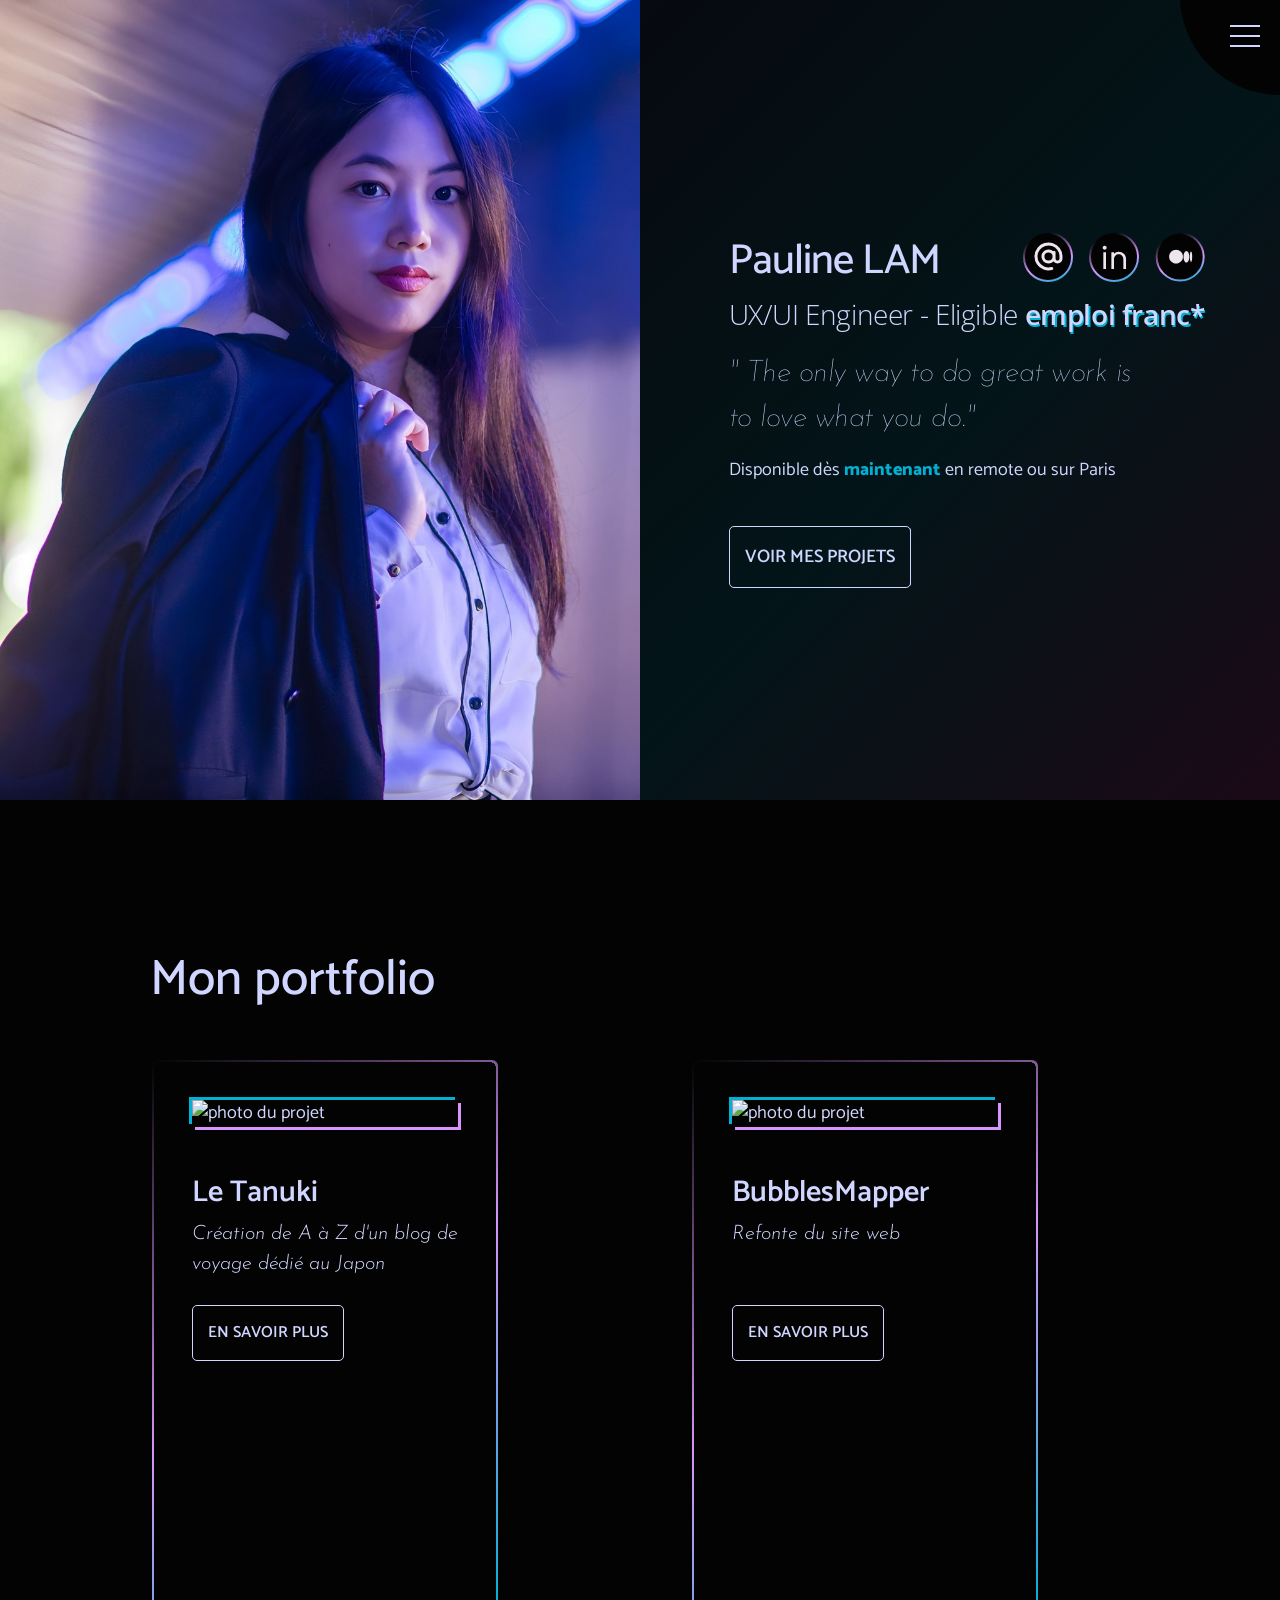
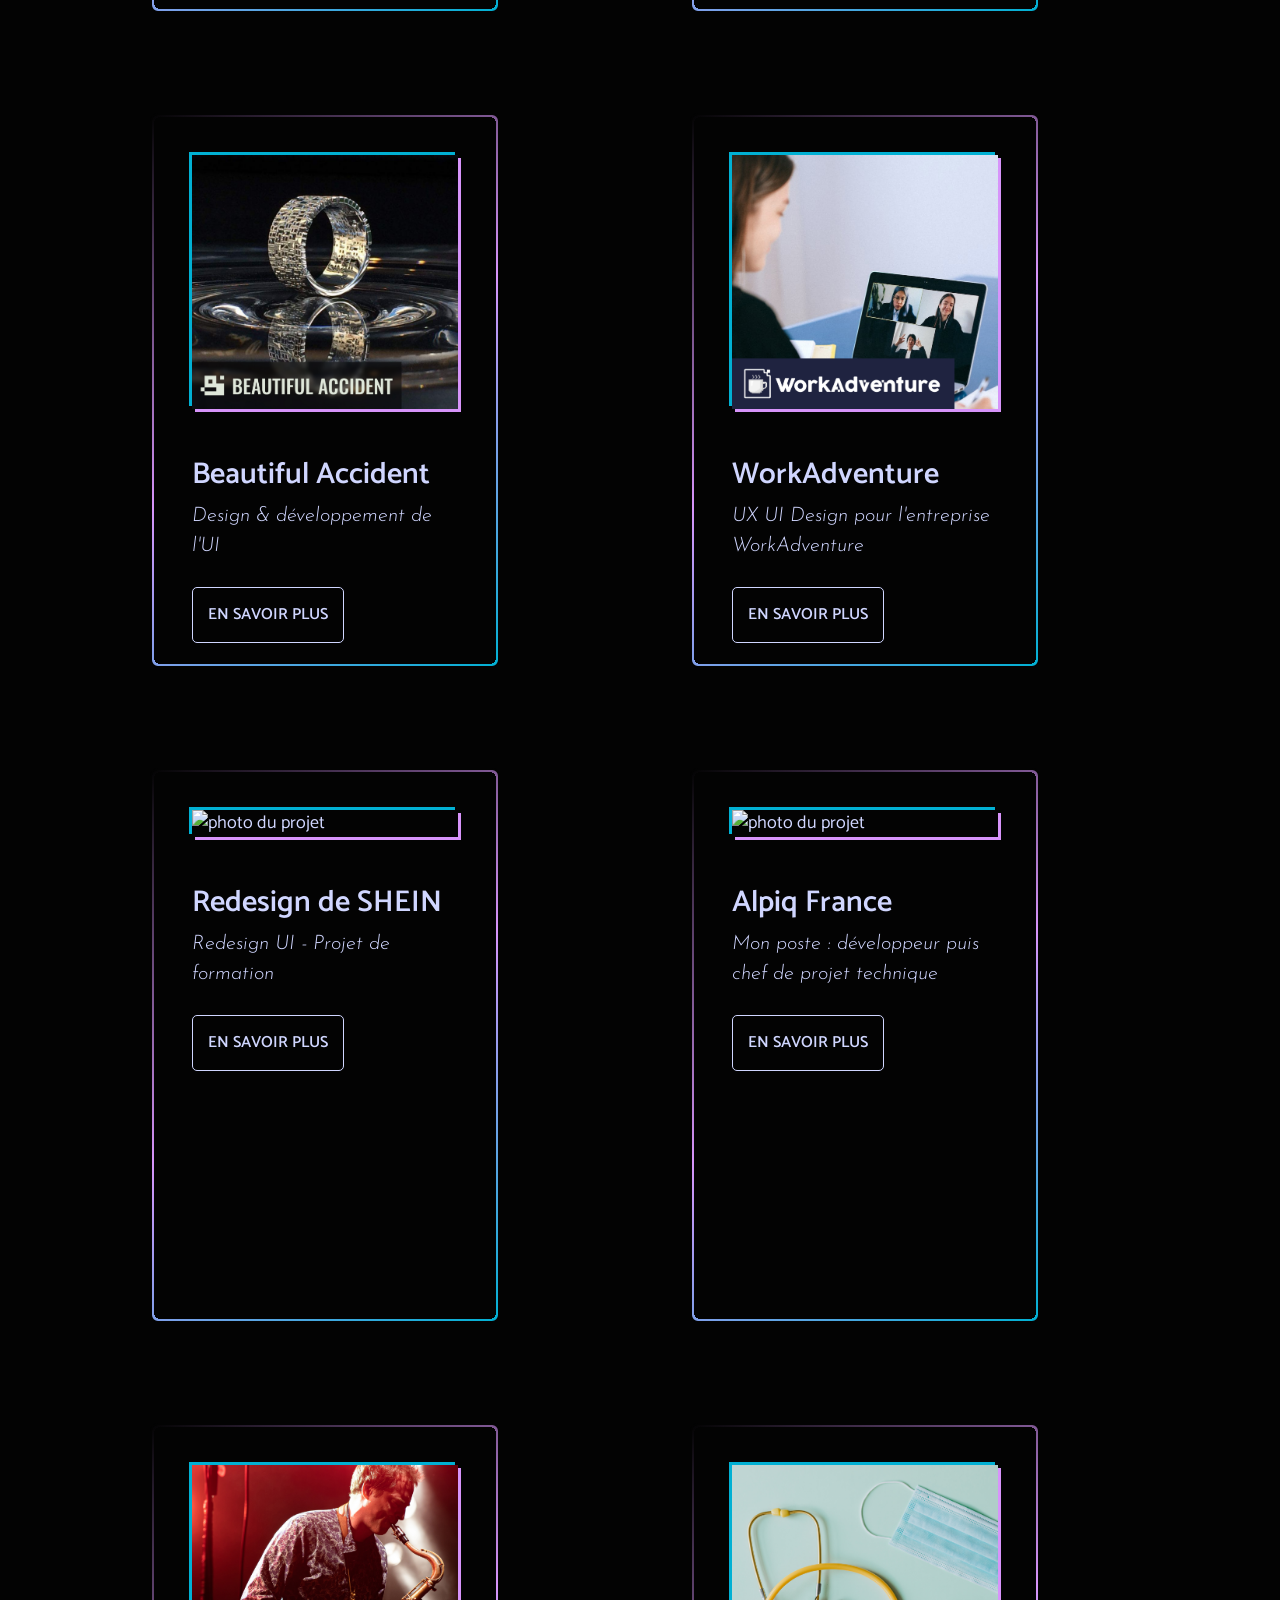
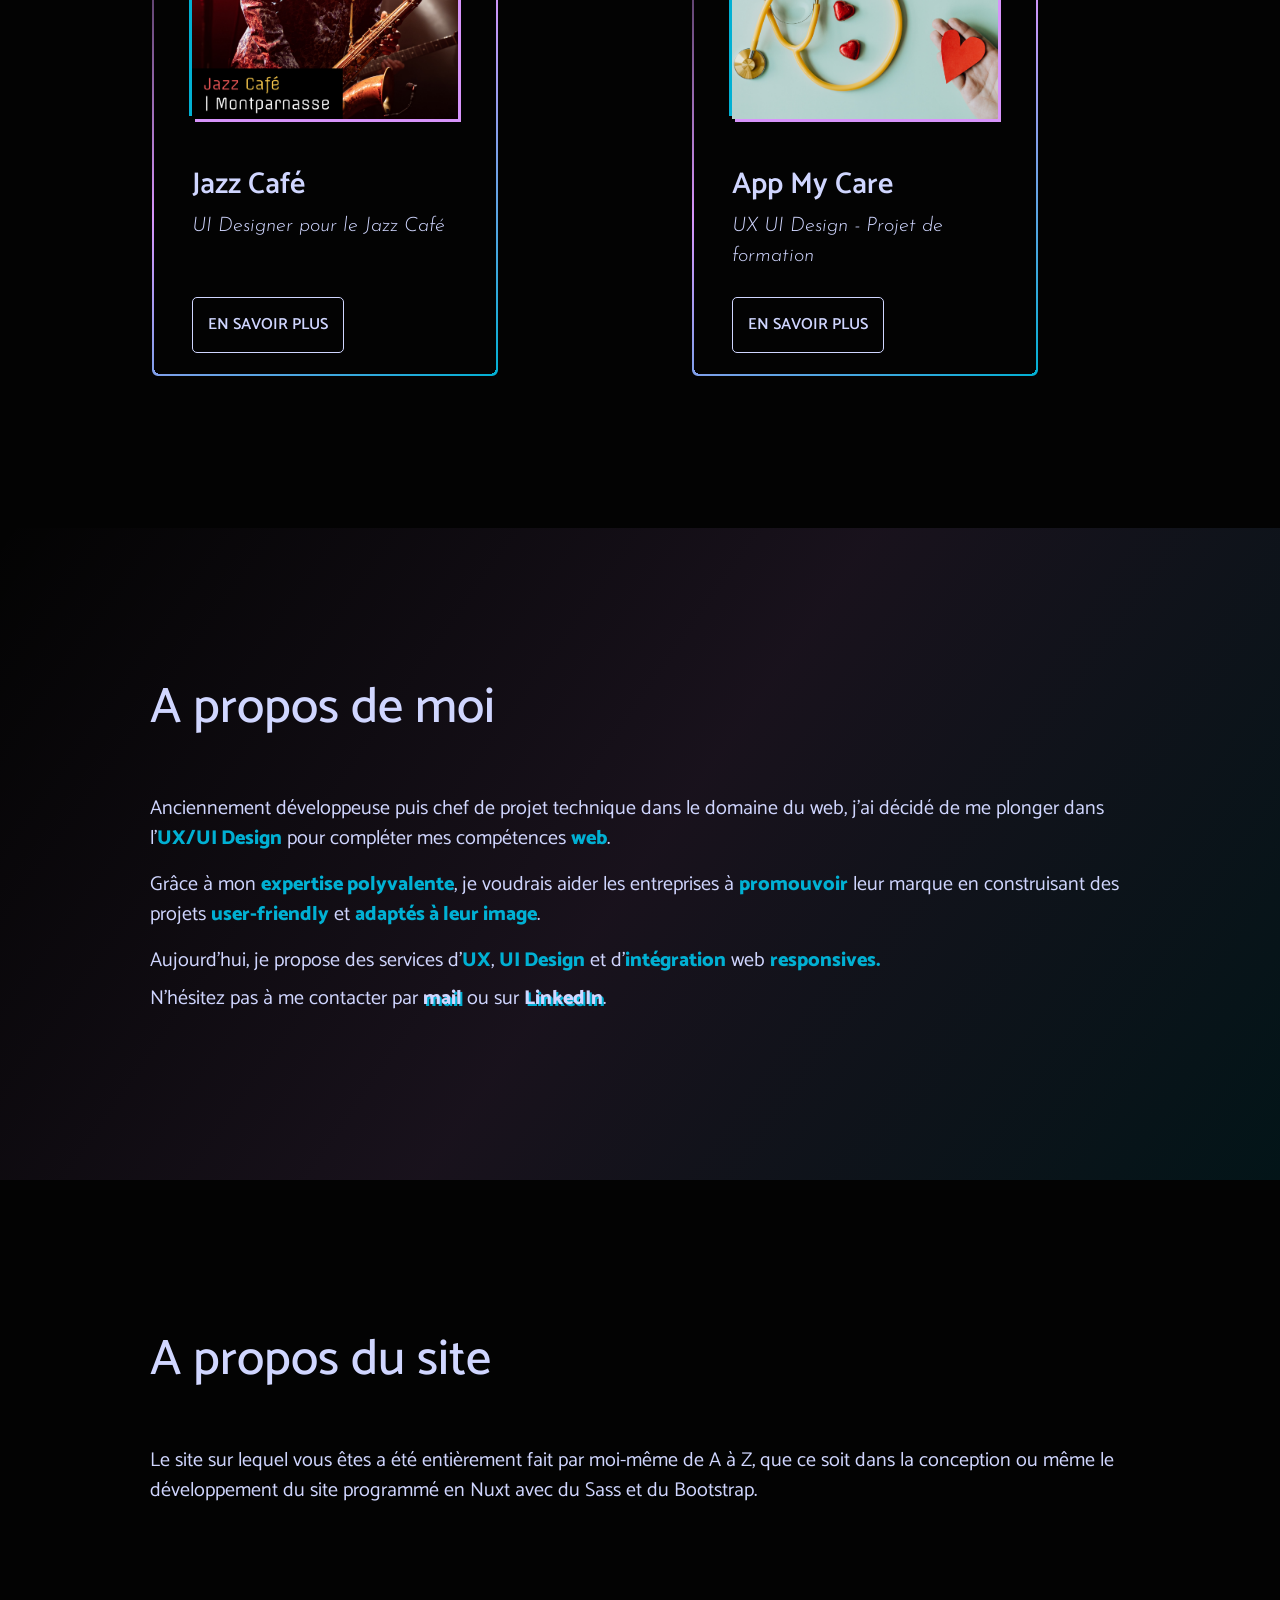
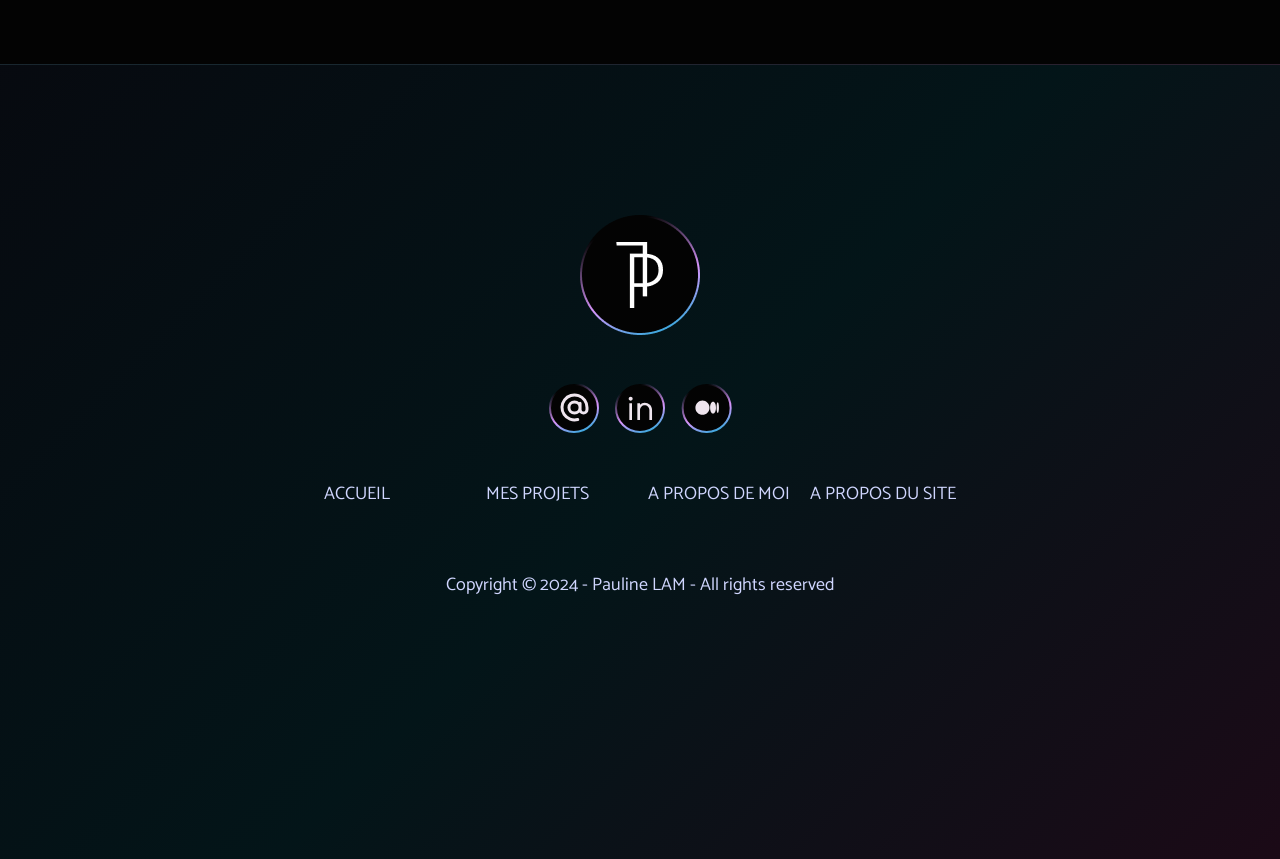
==== commit e5e338db: "Fix warnings - Path to Logo.png - Default value of the card width in projects" ====
--- a/index.html
+++ b/index.html
@@ -3,31 +3,30 @@
 <title>Pauline LAM UXUI Engineer - Portfolio</title>
 <meta name="description" content="Portfolio de Pauline LAM, UXUI Engineer">
 <link rel="stylesheet" href="https://cdn.jsdelivr.net/npm/vue-slick-carousel@1.0.6/dist/vue-slick-carousel-theme.min.css">
-<link rel="icon" href="/Logo.png" type="image/x-icon">
+<link rel="icon" href="/images/Logo.png" type="image/x-icon">
 <script src="https://cdn.jsdelivr.net/npm/vue-slick-carousel@1.0/dist/vue-slick-carousel.umd.min.js"></script>
-<link rel="preload" as="fetch" crossorigin="anonymous" href="/_payload.json">
+<link rel="preload" as="fetch" crossorigin="anonymous" href="/_payload.json?9abffc50-172f-4780-8089-b7a1ec1a0ecc">
 <style>@charset "UTF-8";/*!
- * Bootstrap  v5.3.2 (https://getbootstrap.com/)
- * Copyright 2011-2023 The Bootstrap Authors
+ * Bootstrap  v5.3.3 (https://getbootstrap.com/)
+ * Copyright 2011-2024 The Bootstrap Authors
  * Licensed under MIT (https://github.com/twbs/bootstrap/blob/main/LICENSE)
- */:root,[data-bs-theme=light]{--bs-blue:#0d6efd;--bs-indigo:#6610f2;--bs-purple:#6f42c1;--bs-pink:#d63384;--bs-red:#dc3545;--bs-orange:#fd7e14;--bs-yellow:#ffc107;--bs-green:#198754;--bs-teal:#20c997;--bs-cyan:#0dcaf0;--bs-black:#000;--bs-white:#fff;--bs-gray:#6c757d;--bs-gray-dark:#343a40;--bs-gray-100:#f8f9fa;--bs-gray-200:#e9ecef;--bs-gray-300:#dee2e6;--bs-gray-400:#ced4da;--bs-gray-500:#adb5bd;--bs-gray-600:#6c757d;--bs-gray-700:#495057;--bs-gray-800:#343a40;--bs-gray-900:#212529;--bs-primary:#0d6efd;--bs-secondary:#6c757d;--bs-success:#198754;--bs-info:#0dcaf0;--bs-warning:#ffc107;--bs-danger:#dc3545;--bs-light:#f8f9fa;--bs-dark:#212529;--bs-primary-rgb:13,110,253;--bs-secondary-rgb:108,117,125;--bs-success-rgb:25,135,84;--bs-info-rgb:13,202,240;--bs-warning-rgb:255,193,7;--bs-danger-rgb:220,53,69;--bs-light-rgb:248,249,250;--bs-dark-rgb:33,37,41;--bs-primary-text-emphasis:#052c65;--bs-secondary-text-emphasis:#2b2f32;--bs-success-text-emphasis:#0a3622;--bs-info-text-emphasis:#055160;--bs-warning-text-emphasis:#664d03;--bs-danger-text-emphasis:#58151c;--bs-light-text-emphasis:#495057;--bs-dark-text-emphasis:#495057;--bs-primary-bg-subtle:#cfe2ff;--bs-secondary-bg-subtle:#e2e3e5;--bs-success-bg-subtle:#d1e7dd;--bs-info-bg-subtle:#cff4fc;--bs-warning-bg-subtle:#fff3cd;--bs-danger-bg-subtle:#f8d7da;--bs-light-bg-subtle:#fcfcfd;--bs-dark-bg-subtle:#ced4da;--bs-primary-border-subtle:#9ec5fe;--bs-secondary-border-subtle:#c4c8cb;--bs-success-border-subtle:#a3cfbb;--bs-info-border-subtle:#9eeaf9;--bs-warning-border-subtle:#ffe69c;--bs-danger-border-subtle:#f1aeb5;--bs-light-border-subtle:#e9ecef;--bs-dark-border-subtle:#adb5bd;--bs-white-rgb:255,255,255;--bs-black-rgb:0,0,0;--bs-font-sans-serif:system-ui,-apple-system,"Segoe UI",Roboto,"Helvetica Neue","Noto Sans","Liberation Sans",Arial,sans-serif,"Apple Color Emoji","Segoe UI Emoji","Segoe UI Symbol","Noto Color Emoji";--bs-font-monospace:SFMono-Regular,Menlo,Monaco,Consolas,"Liberation Mono","Courier New",monospace;--bs-gradient:linear-gradient(180deg,hsla(0,0%,100%,.15),hsla(0,0%,100%,0));--bs-body-font-family:var(--bs-font-sans-serif);--bs-body-font-size:1rem;--bs-body-font-weight:400;--bs-body-line-height:1.5;--bs-body-color:#212529;--bs-body-color-rgb:33,37,41;--bs-body-bg:#fff;--bs-body-bg-rgb:255,255,255;--bs-emphasis-color:#000;--bs-emphasis-color-rgb:0,0,0;--bs-secondary-color:rgba(33,37,41,.75);--bs-secondary-color-rgb:33,37,41;--bs-secondary-bg:#e9ecef;--bs-secondary-bg-rgb:233,236,239;--bs-tertiary-color:rgba(33,37,41,.5);--bs-tertiary-color-rgb:33,37,41;--bs-tertiary-bg:#f8f9fa;--bs-tertiary-bg-rgb:248,249,250;--bs-heading-color:inherit;--bs-link-color:#0d6efd;--bs-link-color-rgb:13,110,253;--bs-link-decoration:underline;--bs-link-hover-color:#0a58ca;--bs-link-hover-color-rgb:10,88,202;--bs-code-color:#d63384;--bs-highlight-color:#212529;--bs-highlight-bg:#fff3cd;--bs-border-width:1px;--bs-border-style:solid;--bs-border-color:#dee2e6;--bs-border-color-translucent:rgba(0,0,0,.175);--bs-border-radius:0.375rem;--bs-border-radius-sm:0.25rem;--bs-border-radius-lg:0.5rem;--bs-border-radius-xl:1rem;--bs-border-radius-xxl:2rem;--bs-border-radius-2xl:var(--bs-border-radius-xxl);--bs-border-radius-pill:50rem;--bs-box-shadow:0 0.5rem 1rem rgba(0,0,0,.15);--bs-box-shadow-sm:0 0.125rem 0.25rem rgba(0,0,0,.075);--bs-box-shadow-lg:0 1rem 3rem rgba(0,0,0,.175);--bs-box-shadow-inset:inset 0 1px 2px rgba(0,0,0,.075);--bs-focus-ring-width:0.25rem;--bs-focus-ring-opacity:0.25;--bs-focus-ring-color:rgba(13,110,253,.25);--bs-form-valid-color:#198754;--bs-form-valid-border-color:#198754;--bs-form-invalid-color:#dc3545;--bs-form-invalid-border-color:#dc3545}[data-bs-theme=dark]{color-scheme:dark;--bs-body-color:#dee2e6;--bs-body-color-rgb:222,226,230;--bs-body-bg:#212529;--bs-body-bg-rgb:33,37,41;--bs-emphasis-color:#fff;--bs-emphasis-color-rgb:255,255,255;--bs-secondary-color:rgba(222,226,230,.75);--bs-secondary-color-rgb:222,226,230;--bs-secondary-bg:#343a40;--bs-secondary-bg-rgb:52,58,64;--bs-tertiary-color:rgba(222,226,230,.5);--bs-tertiary-color-rgb:222,226,230;--bs-tertiary-bg:#2b3035;--bs-tertiary-bg-rgb:43,48,53;--bs-primary-text-emphasis:#6ea8fe;--bs-secondary-text-emphasis:#a7acb1;--bs-success-text-emphasis:#75b798;--bs-info-text-emphasis:#6edff6;--bs-warning-text-emphasis:#ffda6a;--bs-danger-text-emphasis:#ea868f;--bs-light-text-emphasis:#f8f9fa;--bs-dark-text-emphasis:#dee2e6;--bs-primary-bg-subtle:#031633;--bs-secondary-bg-subtle:#161719;--bs-success-bg-subtle:#051b11;--bs-info-bg-subtle:#032830;--bs-warning-bg-subtle:#332701;--bs-danger-bg-subtle:#2c0b0e;--bs-light-bg-subtle:#343a40;--bs-dark-bg-subtle:#1a1d20;--bs-primary-border-subtle:#084298;--bs-secondary-border-subtle:#41464b;--bs-success-border-subtle:#0f5132;--bs-info-border-subtle:#087990;--bs-warning-border-subtle:#997404;--bs-danger-border-subtle:#842029;--bs-light-border-subtle:#495057;--bs-dark-border-subtle:#343a40;--bs-heading-color:inherit;--bs-link-color:#6ea8fe;--bs-link-hover-color:#8bb9fe;--bs-link-color-rgb:110,168,254;--bs-link-hover-color-rgb:139,185,254;--bs-code-color:#e685b5;--bs-highlight-color:#dee2e6;--bs-highlight-bg:#664d03;--bs-border-color:#495057;--bs-border-color-translucent:hsla(0,0%,100%,.15);--bs-form-valid-color:#75b798;--bs-form-valid-border-color:#75b798;--bs-form-invalid-color:#ea868f;--bs-form-invalid-border-color:#ea868f}*,:after,:before{box-sizing:border-box}@media (prefers-reduced-motion:no-preference){:root{scroll-behavior:smooth}}body{background-color:var(--bs-body-bg);color:var(--bs-body-color);font-family:var(--bs-body-font-family);font-size:var(--bs-body-font-size);font-weight:var(--bs-body-font-weight);line-height:var(--bs-body-line-height);margin:0;text-align:var(--bs-body-text-align);-webkit-text-size-adjust:100%;-webkit-tap-highlight-color:transparent}hr{border:0;border-top:var(--bs-border-width) solid;color:inherit;margin:1rem 0;opacity:.25}.h1,.h2,.h3,.h4,.h5,.h6,h1,h2,h3,h4,h5,h6{color:var(--bs-heading-color);font-weight:500;line-height:1.2;margin-bottom:.5rem;margin-top:0}.h1,h1{font-size:calc(1.375rem + 1.5vw)}@media (min-width:1200px){.h1,h1{font-size:2.5rem}}.h2,h2{font-size:calc(1.325rem + .9vw)}@media (min-width:1200px){.h2,h2{font-size:2rem}}.h3,h3{font-size:calc(1.3rem + .6vw)}@media (min-width:1200px){.h3,h3{font-size:1.75rem}}.h4,h4{font-size:calc(1.275rem + .3vw)}@media (min-width:1200px){.h4,h4{font-size:1.5rem}}.h5,h5{font-size:1.25rem}.h6,h6{font-size:1rem}p{margin-bottom:1rem;margin-top:0}abbr[title]{cursor:help;-webkit-text-decoration:underline dotted;text-decoration:underline dotted;-webkit-text-decoration-skip-ink:none;text-decoration-skip-ink:none}address{font-style:normal;line-height:inherit;margin-bottom:1rem}ol,ul{padding-left:2rem}dl,ol,ul{margin-bottom:1rem;margin-top:0}ol ol,ol ul,ul ol,ul ul{margin-bottom:0}dt{font-weight:700}dd{margin-bottom:.5rem;margin-left:0}blockquote{margin:0 0 1rem}b,strong{font-weight:bolder}.small,small{font-size:.875em}.mark,mark{background-color:var(--bs-highlight-bg);color:var(--bs-highlight-color);padding:.1875em}sub,sup{font-size:.75em;line-height:0;position:relative;vertical-align:baseline}sub{bottom:-.25em}sup{top:-.5em}a{color:rgba(var(--bs-link-color-rgb),var(--bs-link-opacity,1));text-decoration:underline}a:hover{--bs-link-color-rgb:var(--bs-link-hover-color-rgb)}a:not([href]):not([class]),a:not([href]):not([class]):hover{color:inherit;text-decoration:none}code,kbd,pre,samp{font-family:var(--bs-font-monospace);font-size:1em}pre{display:block;font-size:.875em;margin-bottom:1rem;margin-top:0;overflow:auto}pre code{color:inherit;font-size:inherit;word-break:normal}code{color:var(--bs-code-color);font-size:.875em;word-wrap:break-word}a>code{color:inherit}kbd{background-color:var(--bs-body-color);border-radius:.25rem;color:var(--bs-body-bg);font-size:.875em;padding:.1875rem .375rem}kbd kbd{font-size:1em;padding:0}figure{margin:0 0 1rem}img,svg{vertical-align:middle}table{border-collapse:collapse;caption-side:bottom}caption{color:var(--bs-secondary-color);padding-bottom:.5rem;padding-top:.5rem;text-align:left}th{text-align:inherit;text-align:-webkit-match-parent}tbody,td,tfoot,th,thead,tr{border:0 solid;border-color:inherit}label{display:inline-block}button{border-radius:0}button:focus:not(:focus-visible){outline:0}button,input,optgroup,select,textarea{font-family:inherit;font-size:inherit;line-height:inherit;margin:0}button,select{text-transform:none}[role=button]{cursor:pointer}select{word-wrap:normal}select:disabled{opacity:1}[list]:not([type=date]):not([type=datetime-local]):not([type=month]):not([type=week]):not([type=time])::-webkit-calendar-picker-indicator{display:none!important}[type=button],[type=reset],[type=submit],button{-webkit-appearance:button}[type=button]:not(:disabled),[type=reset]:not(:disabled),[type=submit]:not(:disabled),button:not(:disabled){cursor:pointer}::-moz-focus-inner{border-style:none;padding:0}textarea{resize:vertical}fieldset{border:0;margin:0;min-width:0;padding:0}legend{float:left;font-size:calc(1.275rem + .3vw);line-height:inherit;margin-bottom:.5rem;padding:0;width:100%}@media (min-width:1200px){legend{font-size:1.5rem}}legend+*{clear:left}::-webkit-datetime-edit-day-field,::-webkit-datetime-edit-fields-wrapper,::-webkit-datetime-edit-hour-field,::-webkit-datetime-edit-minute,::-webkit-datetime-edit-month-field,::-webkit-datetime-edit-text,::-webkit-datetime-edit-year-field{padding:0}::-webkit-inner-spin-button{height:auto}[type=search]{-webkit-appearance:textfield;outline-offset:-2px}::-webkit-search-decoration{-webkit-appearance:none}::-webkit-color-swatch-wrapper{padding:0}::file-selector-button{-webkit-appearance:button;font:inherit}output{display:inline-block}iframe{border:0}summary{cursor:pointer;display:list-item}progress{vertical-align:baseline}[hidden]{display:none!important}.lead{font-size:1.25rem;font-weight:300}.display-1{font-size:calc(1.625rem + 4.5vw);font-weight:300;line-height:1.2}@media (min-width:1200px){.display-1{font-size:5rem}}.display-2{font-size:calc(1.575rem + 3.9vw);font-weight:300;line-height:1.2}@media (min-width:1200px){.display-2{font-size:4.5rem}}.display-3{font-size:calc(1.525rem + 3.3vw);font-weight:300;line-height:1.2}@media (min-width:1200px){.display-3{font-size:4rem}}.display-4{font-size:calc(1.475rem + 2.7vw);font-weight:300;line-height:1.2}@media (min-width:1200px){.display-4{font-size:3.5rem}}.display-5{font-size:calc(1.425rem + 2.1vw);font-weight:300;line-height:1.2}@media (min-width:1200px){.display-5{font-size:3rem}}.display-6{font-size:calc(1.375rem + 1.5vw);font-weight:300;line-height:1.2}@media (min-width:1200px){.display-6{font-size:2.5rem}}.list-inline,.list-unstyled{list-style:none;padding-left:0}.list-inline-item{display:inline-block}.list-inline-item:not(:last-child){margin-right:.5rem}.initialism{font-size:.875em;text-transform:uppercase}.blockquote{font-size:1.25rem;margin-bottom:1rem}.blockquote>:last-child{margin-bottom:0}.blockquote-footer{color:#6c757d;font-size:.875em;margin-bottom:1rem;margin-top:-1rem}.blockquote-footer:before{content:"— "}.img-fluid,.img-thumbnail{height:auto;max-width:100%}.img-thumbnail{background-color:var(--bs-body-bg);border:var(--bs-border-width) solid var(--bs-border-color);border-radius:var(--bs-border-radius);padding:.25rem}.figure{display:inline-block}.figure-img{line-height:1;margin-bottom:.5rem}.figure-caption{color:var(--bs-secondary-color);font-size:.875em}.container,.container-fluid,.container-lg,.container-md,.container-sm,.container-xl,.container-xxl{--bs-gutter-x:1.5rem;--bs-gutter-y:0;margin-left:auto;margin-right:auto;padding-left:calc(var(--bs-gutter-x)*.5);padding-right:calc(var(--bs-gutter-x)*.5);width:100%}@media (min-width:576px){.container,.container-sm{max-width:540px}}@media (min-width:768px){.container,.container-md,.container-sm{max-width:720px}}@media (min-width:992px){.container,.container-lg,.container-md,.container-sm{max-width:960px}}@media (min-width:1200px){.container,.container-lg,.container-md,.container-sm,.container-xl{max-width:1140px}}@media (min-width:1400px){.container,.container-lg,.container-md,.container-sm,.container-xl,.container-xxl{max-width:1320px}}:root{--bs-breakpoint-xs:0;--bs-breakpoint-sm:576px;--bs-breakpoint-md:768px;--bs-breakpoint-lg:992px;--bs-breakpoint-xl:1200px;--bs-breakpoint-xxl:1400px}.row{--bs-gutter-x:1.5rem;--bs-gutter-y:0;display:flex;flex-wrap:wrap;margin-left:calc(var(--bs-gutter-x)*-.5);margin-right:calc(var(--bs-gutter-x)*-.5);margin-top:calc(var(--bs-gutter-y)*-1)}.row>*{flex-shrink:0;margin-top:var(--bs-gutter-y);max-width:100%;padding-left:calc(var(--bs-gutter-x)*.5);padding-right:calc(var(--bs-gutter-x)*.5);width:100%}.col{flex:1 0 0%}.row-cols-auto>*{flex:0 0 auto;width:auto}.row-cols-1>*{flex:0 0 auto;width:100%}.row-cols-2>*{flex:0 0 auto;width:50%}.row-cols-3>*{flex:0 0 auto;width:33.33333333%}.row-cols-4>*{flex:0 0 auto;width:25%}.row-cols-5>*{flex:0 0 auto;width:20%}.row-cols-6>*{flex:0 0 auto;width:16.66666667%}.col-auto{flex:0 0 auto;width:auto}.col-1{flex:0 0 auto;width:8.33333333%}.col-2{flex:0 0 auto;width:16.66666667%}.col-3{flex:0 0 auto;width:25%}.col-4{flex:0 0 auto;width:33.33333333%}.col-5{flex:0 0 auto;width:41.66666667%}.col-6{flex:0 0 auto;width:50%}.col-7{flex:0 0 auto;width:58.33333333%}.col-8{flex:0 0 auto;width:66.66666667%}.col-9{flex:0 0 auto;width:75%}.col-10{flex:0 0 auto;width:83.33333333%}.col-11{flex:0 0 auto;width:91.66666667%}.col-12{flex:0 0 auto;width:100%}.offset-1{margin-left:8.33333333%}.offset-2{margin-left:16.66666667%}.offset-3{margin-left:25%}.offset-4{margin-left:33.33333333%}.offset-5{margin-left:41.66666667%}.offset-6{margin-left:50%}.offset-7{margin-left:58.33333333%}.offset-8{margin-left:66.66666667%}.offset-9{margin-left:75%}.offset-10{margin-left:83.33333333%}.offset-11{margin-left:91.66666667%}.g-0,.gx-0{--bs-gutter-x:0}.g-0,.gy-0{--bs-gutter-y:0}.g-1,.gx-1{--bs-gutter-x:0.25rem}.g-1,.gy-1{--bs-gutter-y:0.25rem}.g-2,.gx-2{--bs-gutter-x:0.5rem}.g-2,.gy-2{--bs-gutter-y:0.5rem}.g-3,.gx-3{--bs-gutter-x:1rem}.g-3,.gy-3{--bs-gutter-y:1rem}.g-4,.gx-4{--bs-gutter-x:1.5rem}.g-4,.gy-4{--bs-gutter-y:1.5rem}.g-5,.gx-5{--bs-gutter-x:3rem}.g-5,.gy-5{--bs-gutter-y:3rem}@media (min-width:576px){.col-sm{flex:1 0 0%}.row-cols-sm-auto>*{flex:0 0 auto;width:auto}.row-cols-sm-1>*{flex:0 0 auto;width:100%}.row-cols-sm-2>*{flex:0 0 auto;width:50%}.row-cols-sm-3>*{flex:0 0 auto;width:33.33333333%}.row-cols-sm-4>*{flex:0 0 auto;width:25%}.row-cols-sm-5>*{flex:0 0 auto;width:20%}.row-cols-sm-6>*{flex:0 0 auto;width:16.66666667%}.col-sm-auto{flex:0 0 auto;width:auto}.col-sm-1{flex:0 0 auto;width:8.33333333%}.col-sm-2{flex:0 0 auto;width:16.66666667%}.col-sm-3{flex:0 0 auto;width:25%}.col-sm-4{flex:0 0 auto;width:33.33333333%}.col-sm-5{flex:0 0 auto;width:41.66666667%}.col-sm-6{flex:0 0 auto;width:50%}.col-sm-7{flex:0 0 auto;width:58.33333333%}.col-sm-8{flex:0 0 auto;width:66.66666667%}.col-sm-9{flex:0 0 auto;width:75%}.col-sm-10{flex:0 0 auto;width:83.33333333%}.col-sm-11{flex:0 0 auto;width:91.66666667%}.col-sm-12{flex:0 0 auto;width:100%}.offset-sm-0{margin-left:0}.offset-sm-1{margin-left:8.33333333%}.offset-sm-2{margin-left:16.66666667%}.offset-sm-3{margin-left:25%}.offset-sm-4{margin-left:33.33333333%}.offset-sm-5{margin-left:41.66666667%}.offset-sm-6{margin-left:50%}.offset-sm-7{margin-left:58.33333333%}.offset-sm-8{margin-left:66.66666667%}.offset-sm-9{margin-left:75%}.offset-sm-10{margin-left:83.33333333%}.offset-sm-11{margin-left:91.66666667%}.g-sm-0,.gx-sm-0{--bs-gutter-x:0}.g-sm-0,.gy-sm-0{--bs-gutter-y:0}.g-sm-1,.gx-sm-1{--bs-gutter-x:0.25rem}.g-sm-1,.gy-sm-1{--bs-gutter-y:0.25rem}.g-sm-2,.gx-sm-2{--bs-gutter-x:0.5rem}.g-sm-2,.gy-sm-2{--bs-gutter-y:0.5rem}.g-sm-3,.gx-sm-3{--bs-gutter-x:1rem}.g-sm-3,.gy-sm-3{--bs-gutter-y:1rem}.g-sm-4,.gx-sm-4{--bs-gutter-x:1.5rem}.g-sm-4,.gy-sm-4{--bs-gutter-y:1.5rem}.g-sm-5,.gx-sm-5{--bs-gutter-x:3rem}.g-sm-5,.gy-sm-5{--bs-gutter-y:3rem}}@media (min-width:768px){.col-md{flex:1 0 0%}.row-cols-md-auto>*{flex:0 0 auto;width:auto}.row-cols-md-1>*{flex:0 0 auto;width:100%}.row-cols-md-2>*{flex:0 0 auto;width:50%}.row-cols-md-3>*{flex:0 0 auto;width:33.33333333%}.row-cols-md-4>*{flex:0 0 auto;width:25%}.row-cols-md-5>*{flex:0 0 auto;width:20%}.row-cols-md-6>*{flex:0 0 auto;width:16.66666667%}.col-md-auto{flex:0 0 auto;width:auto}.col-md-1{flex:0 0 auto;width:8.33333333%}.col-md-2{flex:0 0 auto;width:16.66666667%}.col-md-3{flex:0 0 auto;width:25%}.col-md-4{flex:0 0 auto;width:33.33333333%}.col-md-5{flex:0 0 auto;width:41.66666667%}.col-md-6{flex:0 0 auto;width:50%}.col-md-7{flex:0 0 auto;width:58.33333333%}.col-md-8{flex:0 0 auto;width:66.66666667%}.col-md-9{flex:0 0 auto;width:75%}.col-md-10{flex:0 0 auto;width:83.33333333%}.col-md-11{flex:0 0 auto;width:91.66666667%}.col-md-12{flex:0 0 auto;width:100%}.offset-md-0{margin-left:0}.offset-md-1{margin-left:8.33333333%}.offset-md-2{margin-left:16.66666667%}.offset-md-3{margin-left:25%}.offset-md-4{margin-left:33.33333333%}.offset-md-5{margin-left:41.66666667%}.offset-md-6{margin-left:50%}.offset-md-7{margin-left:58.33333333%}.offset-md-8{margin-left:66.66666667%}.offset-md-9{margin-left:75%}.offset-md-10{margin-left:83.33333333%}.offset-md-11{margin-left:91.66666667%}.g-md-0,.gx-md-0{--bs-gutter-x:0}.g-md-0,.gy-md-0{--bs-gutter-y:0}.g-md-1,.gx-md-1{--bs-gutter-x:0.25rem}.g-md-1,.gy-md-1{--bs-gutter-y:0.25rem}.g-md-2,.gx-md-2{--bs-gutter-x:0.5rem}.g-md-2,.gy-md-2{--bs-gutter-y:0.5rem}.g-md-3,.gx-md-3{--bs-gutter-x:1rem}.g-md-3,.gy-md-3{--bs-gutter-y:1rem}.g-md-4,.gx-md-4{--bs-gutter-x:1.5rem}.g-md-4,.gy-md-4{--bs-gutter-y:1.5rem}.g-md-5,.gx-md-5{--bs-gutter-x:3rem}.g-md-5,.gy-md-5{--bs-gutter-y:3rem}}@media (min-width:992px){.col-lg{flex:1 0 0%}.row-cols-lg-auto>*{flex:0 0 auto;width:auto}.row-cols-lg-1>*{flex:0 0 auto;width:100%}.row-cols-lg-2>*{flex:0 0 auto;width:50%}.row-cols-lg-3>*{flex:0 0 auto;width:33.33333333%}.row-cols-lg-4>*{flex:0 0 auto;width:25%}.row-cols-lg-5>*{flex:0 0 auto;width:20%}.row-cols-lg-6>*{flex:0 0 auto;width:16.66666667%}.col-lg-auto{flex:0 0 auto;width:auto}.col-lg-1{flex:0 0 auto;width:8.33333333%}.col-lg-2{flex:0 0 auto;width:16.66666667%}.col-lg-3{flex:0 0 auto;width:25%}.col-lg-4{flex:0 0 auto;width:33.33333333%}.col-lg-5{flex:0 0 auto;width:41.66666667%}.col-lg-6{flex:0 0 auto;width:50%}.col-lg-7{flex:0 0 auto;width:58.33333333%}.col-lg-8{flex:0 0 auto;width:66.66666667%}.col-lg-9{flex:0 0 auto;width:75%}.col-lg-10{flex:0 0 auto;width:83.33333333%}.col-lg-11{flex:0 0 auto;width:91.66666667%}.col-lg-12{flex:0 0 auto;width:100%}.offset-lg-0{margin-left:0}.offset-lg-1{margin-left:8.33333333%}.offset-lg-2{margin-left:16.66666667%}.offset-lg-3{margin-left:25%}.offset-lg-4{margin-left:33.33333333%}.offset-lg-5{margin-left:41.66666667%}.offset-lg-6{margin-left:50%}.offset-lg-7{margin-left:58.33333333%}.offset-lg-8{margin-left:66.66666667%}.offset-lg-9{margin-left:75%}.offset-lg-10{margin-left:83.33333333%}.offset-lg-11{margin-left:91.66666667%}.g-lg-0,.gx-lg-0{--bs-gutter-x:0}.g-lg-0,.gy-lg-0{--bs-gutter-y:0}.g-lg-1,.gx-lg-1{--bs-gutter-x:0.25rem}.g-lg-1,.gy-lg-1{--bs-gutter-y:0.25rem}.g-lg-2,.gx-lg-2{--bs-gutter-x:0.5rem}.g-lg-2,.gy-lg-2{--bs-gutter-y:0.5rem}.g-lg-3,.gx-lg-3{--bs-gutter-x:1rem}.g-lg-3,.gy-lg-3{--bs-gutter-y:1rem}.g-lg-4,.gx-lg-4{--bs-gutter-x:1.5rem}.g-lg-4,.gy-lg-4{--bs-gutter-y:1.5rem}.g-lg-5,.gx-lg-5{--bs-gutter-x:3rem}.g-lg-5,.gy-lg-5{--bs-gutter-y:3rem}}@media (min-width:1200px){.col-xl{flex:1 0 0%}.row-cols-xl-auto>*{flex:0 0 auto;width:auto}.row-cols-xl-1>*{flex:0 0 auto;width:100%}.row-cols-xl-2>*{flex:0 0 auto;width:50%}.row-cols-xl-3>*{flex:0 0 auto;width:33.33333333%}.row-cols-xl-4>*{flex:0 0 auto;width:25%}.row-cols-xl-5>*{flex:0 0 auto;width:20%}.row-cols-xl-6>*{flex:0 0 auto;width:16.66666667%}.col-xl-auto{flex:0 0 auto;width:auto}.col-xl-1{flex:0 0 auto;width:8.33333333%}.col-xl-2{flex:0 0 auto;width:16.66666667%}.col-xl-3{flex:0 0 auto;width:25%}.col-xl-4{flex:0 0 auto;width:33.33333333%}.col-xl-5{flex:0 0 auto;width:41.66666667%}.col-xl-6{flex:0 0 auto;width:50%}.col-xl-7{flex:0 0 auto;width:58.33333333%}.col-xl-8{flex:0 0 auto;width:66.66666667%}.col-xl-9{flex:0 0 auto;width:75%}.col-xl-10{flex:0 0 auto;width:83.33333333%}.col-xl-11{flex:0 0 auto;width:91.66666667%}.col-xl-12{flex:0 0 auto;width:100%}.offset-xl-0{margin-left:0}.offset-xl-1{margin-left:8.33333333%}.offset-xl-2{margin-left:16.66666667%}.offset-xl-3{margin-left:25%}.offset-xl-4{margin-left:33.33333333%}.offset-xl-5{margin-left:41.66666667%}.offset-xl-6{margin-left:50%}.offset-xl-7{margin-left:58.33333333%}.offset-xl-8{margin-left:66.66666667%}.offset-xl-9{margin-left:75%}.offset-xl-10{margin-left:83.33333333%}.offset-xl-11{margin-left:91.66666667%}.g-xl-0,.gx-xl-0{--bs-gutter-x:0}.g-xl-0,.gy-xl-0{--bs-gutter-y:0}.g-xl-1,.gx-xl-1{--bs-gutter-x:0.25rem}.g-xl-1,.gy-xl-1{--bs-gutter-y:0.25rem}.g-xl-2,.gx-xl-2{--bs-gutter-x:0.5rem}.g-xl-2,.gy-xl-2{--bs-gutter-y:0.5rem}.g-xl-3,.gx-xl-3{--bs-gutter-x:1rem}.g-xl-3,.gy-xl-3{--bs-gutter-y:1rem}.g-xl-4,.gx-xl-4{--bs-gutter-x:1.5rem}.g-xl-4,.gy-xl-4{--bs-gutter-y:1.5rem}.g-xl-5,.gx-xl-5{--bs-gutter-x:3rem}.g-xl-5,.gy-xl-5{--bs-gutter-y:3rem}}@media (min-width:1400px){.col-xxl{flex:1 0 0%}.row-cols-xxl-auto>*{flex:0 0 auto;width:auto}.row-cols-xxl-1>*{flex:0 0 auto;width:100%}.row-cols-xxl-2>*{flex:0 0 auto;width:50%}.row-cols-xxl-3>*{flex:0 0 auto;width:33.33333333%}.row-cols-xxl-4>*{flex:0 0 auto;width:25%}.row-cols-xxl-5>*{flex:0 0 auto;width:20%}.row-cols-xxl-6>*{flex:0 0 auto;width:16.66666667%}.col-xxl-auto{flex:0 0 auto;width:auto}.col-xxl-1{flex:0 0 auto;width:8.33333333%}.col-xxl-2{flex:0 0 auto;width:16.66666667%}.col-xxl-3{flex:0 0 auto;width:25%}.col-xxl-4{flex:0 0 auto;width:33.33333333%}.col-xxl-5{flex:0 0 auto;width:41.66666667%}.col-xxl-6{flex:0 0 auto;width:50%}.col-xxl-7{flex:0 0 auto;width:58.33333333%}.col-xxl-8{flex:0 0 auto;width:66.66666667%}.col-xxl-9{flex:0 0 auto;width:75%}.col-xxl-10{flex:0 0 auto;width:83.33333333%}.col-xxl-11{flex:0 0 auto;width:91.66666667%}.col-xxl-12{flex:0 0 auto;width:100%}.offset-xxl-0{margin-left:0}.offset-xxl-1{margin-left:8.33333333%}.offset-xxl-2{margin-left:16.66666667%}.offset-xxl-3{margin-left:25%}.offset-xxl-4{margin-left:33.33333333%}.offset-xxl-5{margin-left:41.66666667%}.offset-xxl-6{margin-left:50%}.offset-xxl-7{margin-left:58.33333333%}.offset-xxl-8{margin-left:66.66666667%}.offset-xxl-9{margin-left:75%}.offset-xxl-10{margin-left:83.33333333%}.offset-xxl-11{margin-left:91.66666667%}.g-xxl-0,.gx-xxl-0{--bs-gutter-x:0}.g-xxl-0,.gy-xxl-0{--bs-gutter-y:0}.g-xxl-1,.gx-xxl-1{--bs-gutter-x:0.25rem}.g-xxl-1,.gy-xxl-1{--bs-gutter-y:0.25rem}.g-xxl-2,.gx-xxl-2{--bs-gutter-x:0.5rem}.g-xxl-2,.gy-xxl-2{--bs-gutter-y:0.5rem}.g-xxl-3,.gx-xxl-3{--bs-gutter-x:1rem}.g-xxl-3,.gy-xxl-3{--bs-gutter-y:1rem}.g-xxl-4,.gx-xxl-4{--bs-gutter-x:1.5rem}.g-xxl-4,.gy-xxl-4{--bs-gutter-y:1.5rem}.g-xxl-5,.gx-xxl-5{--bs-gutter-x:3rem}.g-xxl-5,.gy-xxl-5{--bs-gutter-y:3rem}}.table{--bs-table-color-type:initial;--bs-table-bg-type:initial;--bs-table-color-state:initial;--bs-table-bg-state:initial;--bs-table-color:var(--bs-emphasis-color);--bs-table-bg:var(--bs-body-bg);--bs-table-border-color:var(--bs-border-color);--bs-table-accent-bg:transparent;--bs-table-striped-color:var(--bs-emphasis-color);--bs-table-striped-bg:rgba(var(--bs-emphasis-color-rgb),0.05);--bs-table-active-color:var(--bs-emphasis-color);--bs-table-active-bg:rgba(var(--bs-emphasis-color-rgb),0.1);--bs-table-hover-color:var(--bs-emphasis-color);--bs-table-hover-bg:rgba(var(--bs-emphasis-color-rgb),0.075);border-color:var(--bs-table-border-color);margin-bottom:1rem;vertical-align:top;width:100%}.table>:not(caption)>*>*{background-color:var(--bs-table-bg);border-bottom-width:var(--bs-border-width);box-shadow:inset 0 0 0 9999px var(--bs-table-bg-state,var(--bs-table-bg-type,var(--bs-table-accent-bg)));color:var(--bs-table-color-state,var(--bs-table-color-type,var(--bs-table-color)));padding:.5rem}.table>tbody{vertical-align:inherit}.table>thead{vertical-align:bottom}.table-group-divider{border-top:calc(var(--bs-border-width)*2) solid}.caption-top{caption-side:top}.table-sm>:not(caption)>*>*{padding:.25rem}.table-bordered>:not(caption)>*{border-width:var(--bs-border-width) 0}.table-bordered>:not(caption)>*>*{border-width:0 var(--bs-border-width)}.table-borderless>:not(caption)>*>*{border-bottom-width:0}.table-borderless>:not(:first-child){border-top-width:0}.table-striped-columns>:not(caption)>tr>:nth-child(2n),.table-striped>tbody>tr:nth-of-type(odd)>*{--bs-table-color-type:var(--bs-table-striped-color);--bs-table-bg-type:var(--bs-table-striped-bg)}.table-active{--bs-table-color-state:var(--bs-table-active-color);--bs-table-bg-state:var(--bs-table-active-bg)}.table-hover>tbody>tr:hover>*{--bs-table-color-state:var(--bs-table-hover-color);--bs-table-bg-state:var(--bs-table-hover-bg)}.table-primary{--bs-table-color:#000;--bs-table-bg:#cfe2ff;--bs-table-border-color:#a6b5cc;--bs-table-striped-bg:#c5d7f2;--bs-table-striped-color:#000;--bs-table-active-bg:#bacbe6;--bs-table-active-color:#000;--bs-table-hover-bg:#bfd1ec;--bs-table-hover-color:#000}.table-primary,.table-secondary{border-color:var(--bs-table-border-color);color:var(--bs-table-color)}.table-secondary{--bs-table-color:#000;--bs-table-bg:#e2e3e5;--bs-table-border-color:#b5b6b7;--bs-table-striped-bg:#d7d8da;--bs-table-striped-color:#000;--bs-table-active-bg:#cbccce;--bs-table-active-color:#000;--bs-table-hover-bg:#d1d2d4;--bs-table-hover-color:#000}.table-success{--bs-table-color:#000;--bs-table-bg:#d1e7dd;--bs-table-border-color:#a7b9b1;--bs-table-striped-bg:#c7dbd2;--bs-table-striped-color:#000;--bs-table-active-bg:#bcd0c7;--bs-table-active-color:#000;--bs-table-hover-bg:#c1d6cc;--bs-table-hover-color:#000}.table-info,.table-success{border-color:var(--bs-table-border-color);color:var(--bs-table-color)}.table-info{--bs-table-color:#000;--bs-table-bg:#cff4fc;--bs-table-border-color:#a6c3ca;--bs-table-striped-bg:#c5e8ef;--bs-table-striped-color:#000;--bs-table-active-bg:#badce3;--bs-table-active-color:#000;--bs-table-hover-bg:#bfe2e9;--bs-table-hover-color:#000}.table-warning{--bs-table-color:#000;--bs-table-bg:#fff3cd;--bs-table-border-color:#ccc2a4;--bs-table-striped-bg:#f2e7c3;--bs-table-striped-color:#000;--bs-table-active-bg:#e6dbb9;--bs-table-active-color:#000;--bs-table-hover-bg:#ece1be;--bs-table-hover-color:#000}.table-danger,.table-warning{border-color:var(--bs-table-border-color);color:var(--bs-table-color)}.table-danger{--bs-table-color:#000;--bs-table-bg:#f8d7da;--bs-table-border-color:#c6acae;--bs-table-striped-bg:#eccccf;--bs-table-striped-color:#000;--bs-table-active-bg:#dfc2c4;--bs-table-active-color:#000;--bs-table-hover-bg:#e5c7ca;--bs-table-hover-color:#000}.table-light{--bs-table-color:#000;--bs-table-bg:#f8f9fa;--bs-table-border-color:#c6c7c8;--bs-table-striped-bg:#ecedee;--bs-table-striped-color:#000;--bs-table-active-bg:#dfe0e1;--bs-table-active-color:#000;--bs-table-hover-bg:#e5e6e7;--bs-table-hover-color:#000}.table-dark,.table-light{border-color:var(--bs-table-border-color);color:var(--bs-table-color)}.table-dark{--bs-table-color:#fff;--bs-table-bg:#212529;--bs-table-border-color:#4d5154;--bs-table-striped-bg:#2c3034;--bs-table-striped-color:#fff;--bs-table-active-bg:#373b3e;--bs-table-active-color:#fff;--bs-table-hover-bg:#323539;--bs-table-hover-color:#fff}.table-responsive{overflow-x:auto;-webkit-overflow-scrolling:touch}@media (max-width:575.98px){.table-responsive-sm{overflow-x:auto;-webkit-overflow-scrolling:touch}}@media (max-width:767.98px){.table-responsive-md{overflow-x:auto;-webkit-overflow-scrolling:touch}}@media (max-width:991.98px){.table-responsive-lg{overflow-x:auto;-webkit-overflow-scrolling:touch}}@media (max-width:1199.98px){.table-responsive-xl{overflow-x:auto;-webkit-overflow-scrolling:touch}}@media (max-width:1399.98px){.table-responsive-xxl{overflow-x:auto;-webkit-overflow-scrolling:touch}}.form-label{margin-bottom:.5rem}.col-form-label{font-size:inherit;line-height:1.5;margin-bottom:0;padding-bottom:calc(.375rem + var(--bs-border-width));padding-top:calc(.375rem + var(--bs-border-width))}.col-form-label-lg{font-size:1.25rem;padding-bottom:calc(.5rem + var(--bs-border-width));padding-top:calc(.5rem + var(--bs-border-width))}.col-form-label-sm{font-size:.875rem;padding-bottom:calc(.25rem + var(--bs-border-width));padding-top:calc(.25rem + var(--bs-border-width))}.form-text{color:var(--bs-secondary-color);font-size:.875em;margin-top:.25rem}.form-control{-webkit-appearance:none;-moz-appearance:none;appearance:none;background-clip:padding-box;background-color:var(--bs-body-bg);border:var(--bs-border-width) solid var(--bs-border-color);border-radius:var(--bs-border-radius);color:var(--bs-body-color);display:block;font-size:1rem;font-weight:400;line-height:1.5;padding:.375rem .75rem;transition:border-color .15s ease-in-out,box-shadow .15s ease-in-out;width:100%}@media (prefers-reduced-motion:reduce){.form-control{transition:none}}.form-control[type=file]{overflow:hidden}.form-control[type=file]:not(:disabled):not([readonly]){cursor:pointer}.form-control:focus{background-color:var(--bs-body-bg);border-color:#86b7fe;box-shadow:0 0 0 .25rem rgba(13,110,253,.25);color:var(--bs-body-color);outline:0}.form-control::-webkit-date-and-time-value{height:1.5em;margin:0;min-width:85px}.form-control::-webkit-datetime-edit{display:block;padding:0}.form-control::-moz-placeholder{color:var(--bs-secondary-color);opacity:1}.form-control::placeholder{color:var(--bs-secondary-color);opacity:1}.form-control:disabled{background-color:var(--bs-secondary-bg);opacity:1}.form-control::file-selector-button{background-color:var(--bs-tertiary-bg);border:0 solid;border-color:inherit;border-inline-end-width:var(--bs-border-width);border-radius:0;color:var(--bs-body-color);margin:-.375rem -.75rem;margin-inline-end:.75rem;padding:.375rem .75rem;pointer-events:none;transition:color .15s ease-in-out,background-color .15s ease-in-out,border-color .15s ease-in-out,box-shadow .15s ease-in-out}@media (prefers-reduced-motion:reduce){.form-control::file-selector-button{transition:none}}.form-control:hover:not(:disabled):not([readonly])::file-selector-button{background-color:var(--bs-secondary-bg)}.form-control-plaintext{background-color:transparent;border:solid transparent;border-width:var(--bs-border-width) 0;color:var(--bs-body-color);display:block;line-height:1.5;margin-bottom:0;padding:.375rem 0;width:100%}.form-control-plaintext:focus{outline:0}.form-control-plaintext.form-control-lg,.form-control-plaintext.form-control-sm{padding-left:0;padding-right:0}.form-control-sm{border-radius:var(--bs-border-radius-sm);font-size:.875rem;min-height:calc(1.5em + .5rem + var(--bs-border-width)*2);padding:.25rem .5rem}.form-control-sm::file-selector-button{margin:-.25rem -.5rem;margin-inline-end:.5rem;padding:.25rem .5rem}.form-control-lg{border-radius:var(--bs-border-radius-lg);font-size:1.25rem;min-height:calc(1.5em + 1rem + var(--bs-border-width)*2);padding:.5rem 1rem}.form-control-lg::file-selector-button{margin:-.5rem -1rem;margin-inline-end:1rem;padding:.5rem 1rem}textarea.form-control{min-height:calc(1.5em + .75rem + var(--bs-border-width)*2)}textarea.form-control-sm{min-height:calc(1.5em + .5rem + var(--bs-border-width)*2)}textarea.form-control-lg{min-height:calc(1.5em + 1rem + var(--bs-border-width)*2)}.form-control-color{height:calc(1.5em + .75rem + var(--bs-border-width)*2);padding:.375rem;width:3rem}.form-control-color:not(:disabled):not([readonly]){cursor:pointer}.form-control-color::-moz-color-swatch{border:0!important;border-radius:var(--bs-border-radius)}.form-control-color::-webkit-color-swatch{border:0!important;border-radius:var(--bs-border-radius)}.form-control-color.form-control-sm{height:calc(1.5em + .5rem + var(--bs-border-width)*2)}.form-control-color.form-control-lg{height:calc(1.5em + 1rem + var(--bs-border-width)*2)}.form-select{--bs-form-select-bg-img:url("data:image/svg+xml;charset=utf-8,%3Csvg xmlns='http://www.w3.org/2000/svg' viewBox='0 0 16 16'%3E%3Cpath fill='none' stroke='%23343a40' stroke-linecap='round' stroke-linejoin='round' stroke-width='2' d='m2 5 6 6 6-6'/%3E%3C/svg%3E");-webkit-appearance:none;-moz-appearance:none;appearance:none;background-color:var(--bs-body-bg);background-image:var(--bs-form-select-bg-img),var(--bs-form-select-bg-icon,none);background-position:right .75rem center;background-repeat:no-repeat;background-size:16px 12px;border:var(--bs-border-width) solid var(--bs-border-color);border-radius:var(--bs-border-radius);color:var(--bs-body-color);display:block;font-size:1rem;font-weight:400;line-height:1.5;padding:.375rem 2.25rem .375rem .75rem;transition:border-color .15s ease-in-out,box-shadow .15s ease-in-out;width:100%}@media (prefers-reduced-motion:reduce){.form-select{transition:none}}.form-select:focus{border-color:#86b7fe;box-shadow:0 0 0 .25rem rgba(13,110,253,.25);outline:0}.form-select[multiple],.form-select[size]:not([size="1"]){background-image:none;padding-right:.75rem}.form-select:disabled{background-color:var(--bs-secondary-bg)}.form-select:-moz-focusring{color:transparent;text-shadow:0 0 0 var(--bs-body-color)}.form-select-sm{border-radius:var(--bs-border-radius-sm);font-size:.875rem;padding-bottom:.25rem;padding-left:.5rem;padding-top:.25rem}.form-select-lg{border-radius:var(--bs-border-radius-lg);font-size:1.25rem;padding-bottom:.5rem;padding-left:1rem;padding-top:.5rem}[data-bs-theme=dark] .form-select{--bs-form-select-bg-img:url("data:image/svg+xml;charset=utf-8,%3Csvg xmlns='http://www.w3.org/2000/svg' viewBox='0 0 16 16'%3E%3Cpath fill='none' stroke='%23dee2e6' stroke-linecap='round' stroke-linejoin='round' stroke-width='2' d='m2 5 6 6 6-6'/%3E%3C/svg%3E")}.form-check{display:block;margin-bottom:.125rem;min-height:1.5rem;padding-left:1.5em}.form-check .form-check-input{float:left;margin-left:-1.5em}.form-check-reverse{padding-left:0;padding-right:1.5em;text-align:right}.form-check-reverse .form-check-input{float:right;margin-left:0;margin-right:-1.5em}.form-check-input{--bs-form-check-bg:var(--bs-body-bg);-webkit-appearance:none;-moz-appearance:none;appearance:none;background-color:var(--bs-form-check-bg);background-image:var(--bs-form-check-bg-image);background-position:50%;background-repeat:no-repeat;background-size:contain;border:var(--bs-border-width) solid var(--bs-border-color);flex-shrink:0;height:1em;margin-top:.25em;-webkit-print-color-adjust:exact;print-color-adjust:exact;vertical-align:top;width:1em}.form-check-input[type=checkbox]{border-radius:.25em}.form-check-input[type=radio]{border-radius:50%}.form-check-input:active{filter:brightness(90%)}.form-check-input:focus{border-color:#86b7fe;box-shadow:0 0 0 .25rem rgba(13,110,253,.25);outline:0}.form-check-input:checked{background-color:#0d6efd;border-color:#0d6efd}.form-check-input:checked[type=checkbox]{--bs-form-check-bg-image:url("data:image/svg+xml;charset=utf-8,%3Csvg xmlns='http://www.w3.org/2000/svg' viewBox='0 0 20 20'%3E%3Cpath fill='none' stroke='%23fff' stroke-linecap='round' stroke-linejoin='round' stroke-width='3' d='m6 10 3 3 6-6'/%3E%3C/svg%3E")}.form-check-input:checked[type=radio]{--bs-form-check-bg-image:url("data:image/svg+xml;charset=utf-8,%3Csvg xmlns='http://www.w3.org/2000/svg' viewBox='-4 -4 8 8'%3E%3Ccircle r='2' fill='%23fff'/%3E%3C/svg%3E")}.form-check-input[type=checkbox]:indeterminate{background-color:#0d6efd;border-color:#0d6efd;--bs-form-check-bg-image:url("data:image/svg+xml;charset=utf-8,%3Csvg xmlns='http://www.w3.org/2000/svg' viewBox='0 0 20 20'%3E%3Cpath fill='none' stroke='%23fff' stroke-linecap='round' stroke-linejoin='round' stroke-width='3' d='M6 10h8'/%3E%3C/svg%3E")}.form-check-input:disabled{filter:none;opacity:.5;pointer-events:none}.form-check-input:disabled~.form-check-label,.form-check-input[disabled]~.form-check-label{cursor:default;opacity:.5}.form-switch{padding-left:2.5em}.form-switch .form-check-input{--bs-form-switch-bg:url("data:image/svg+xml;charset=utf-8,%3Csvg xmlns='http://www.w3.org/2000/svg' viewBox='-4 -4 8 8'%3E%3Ccircle r='3' fill='rgba(0, 0, 0, 0.25)'/%3E%3C/svg%3E");background-image:var(--bs-form-switch-bg);background-position:0;border-radius:2em;margin-left:-2.5em;transition:background-position .15s ease-in-out;width:2em}@media (prefers-reduced-motion:reduce){.form-switch .form-check-input{transition:none}}.form-switch .form-check-input:focus{--bs-form-switch-bg:url("data:image/svg+xml;charset=utf-8,%3Csvg xmlns='http://www.w3.org/2000/svg' viewBox='-4 -4 8 8'%3E%3Ccircle r='3' fill='%2386b7fe'/%3E%3C/svg%3E")}.form-switch .form-check-input:checked{background-position:100%;--bs-form-switch-bg:url("data:image/svg+xml;charset=utf-8,%3Csvg xmlns='http://www.w3.org/2000/svg' viewBox='-4 -4 8 8'%3E%3Ccircle r='3' fill='%23fff'/%3E%3C/svg%3E")}.form-switch.form-check-reverse{padding-left:0;padding-right:2.5em}.form-switch.form-check-reverse .form-check-input{margin-left:0;margin-right:-2.5em}.form-check-inline{display:inline-block;margin-right:1rem}.btn-check{position:absolute;clip:rect(0,0,0,0);pointer-events:none}.btn-check:disabled+.btn,.btn-check[disabled]+.btn{filter:none;opacity:.65;pointer-events:none}[data-bs-theme=dark] .form-switch .form-check-input:not(:checked):not(:focus){--bs-form-switch-bg:url("data:image/svg+xml;charset=utf-8,%3Csvg xmlns='http://www.w3.org/2000/svg' viewBox='-4 -4 8 8'%3E%3Ccircle r='3' fill='rgba(255, 255, 255, 0.25)'/%3E%3C/svg%3E")}.form-range{-webkit-appearance:none;-moz-appearance:none;appearance:none;background-color:transparent;height:1.5rem;padding:0;width:100%}.form-range:focus{outline:0}.form-range:focus::-webkit-slider-thumb{box-shadow:0 0 0 1px #fff,0 0 0 .25rem rgba(13,110,253,.25)}.form-range:focus::-moz-range-thumb{box-shadow:0 0 0 1px #fff,0 0 0 .25rem rgba(13,110,253,.25)}.form-range::-moz-focus-outer{border:0}.form-range::-webkit-slider-thumb{-webkit-appearance:none;appearance:none;background-color:#0d6efd;border:0;border-radius:1rem;height:1rem;margin-top:-.25rem;-webkit-transition:background-color .15s ease-in-out,border-color .15s ease-in-out,box-shadow .15s ease-in-out;transition:background-color .15s ease-in-out,border-color .15s ease-in-out,box-shadow .15s ease-in-out;width:1rem}@media (prefers-reduced-motion:reduce){.form-range::-webkit-slider-thumb{-webkit-transition:none;transition:none}}.form-range::-webkit-slider-thumb:active{background-color:#b6d4fe}.form-range::-webkit-slider-runnable-track{background-color:var(--bs-secondary-bg);border-color:transparent;border-radius:1rem;color:transparent;cursor:pointer;height:.5rem;width:100%}.form-range::-moz-range-thumb{-moz-appearance:none;appearance:none;background-color:#0d6efd;border:0;border-radius:1rem;height:1rem;-moz-transition:background-color .15s ease-in-out,border-color .15s ease-in-out,box-shadow .15s ease-in-out;transition:background-color .15s ease-in-out,border-color .15s ease-in-out,box-shadow .15s ease-in-out;width:1rem}@media (prefers-reduced-motion:reduce){.form-range::-moz-range-thumb{-moz-transition:none;transition:none}}.form-range::-moz-range-thumb:active{background-color:#b6d4fe}.form-range::-moz-range-track{background-color:var(--bs-secondary-bg);border-color:transparent;border-radius:1rem;color:transparent;cursor:pointer;height:.5rem;width:100%}.form-range:disabled{pointer-events:none}.form-range:disabled::-webkit-slider-thumb{background-color:var(--bs-secondary-color)}.form-range:disabled::-moz-range-thumb{background-color:var(--bs-secondary-color)}.form-floating{position:relative}.form-floating>.form-control,.form-floating>.form-control-plaintext,.form-floating>.form-select{height:calc(3.5rem + var(--bs-border-width)*2);line-height:1.25;min-height:calc(3.5rem + var(--bs-border-width)*2)}.form-floating>label{border:var(--bs-border-width) solid transparent;height:100%;left:0;overflow:hidden;padding:1rem .75rem;pointer-events:none;position:absolute;text-align:start;text-overflow:ellipsis;top:0;transform-origin:0 0;transition:opacity .1s ease-in-out,transform .1s ease-in-out;white-space:nowrap;z-index:2}@media (prefers-reduced-motion:reduce){.form-floating>label{transition:none}}.form-floating>.form-control,.form-floating>.form-control-plaintext{padding:1rem .75rem}.form-floating>.form-control-plaintext::-moz-placeholder,.form-floating>.form-control::-moz-placeholder{color:transparent}.form-floating>.form-control-plaintext::placeholder,.form-floating>.form-control::placeholder{color:transparent}.form-floating>.form-control-plaintext:not(:-moz-placeholder-shown),.form-floating>.form-control:not(:-moz-placeholder-shown){padding-bottom:.625rem;padding-top:1.625rem}.form-floating>.form-control-plaintext:focus,.form-floating>.form-control-plaintext:not(:placeholder-shown),.form-floating>.form-control:focus,.form-floating>.form-control:not(:placeholder-shown){padding-bottom:.625rem;padding-top:1.625rem}.form-floating>.form-control-plaintext:-webkit-autofill,.form-floating>.form-control:-webkit-autofill{padding-bottom:.625rem;padding-top:1.625rem}.form-floating>.form-select{padding-bottom:.625rem;padding-top:1.625rem}.form-floating>.form-control:not(:-moz-placeholder-shown)~label{color:rgba(var(--bs-body-color-rgb),.65);transform:scale(.85) translateY(-.5rem) translateX(.15rem)}.form-floating>.form-control-plaintext~label,.form-floating>.form-control:focus~label,.form-floating>.form-control:not(:placeholder-shown)~label,.form-floating>.form-select~label{color:rgba(var(--bs-body-color-rgb),.65);transform:scale(.85) translateY(-.5rem) translateX(.15rem)}.form-floating>.form-control:not(:-moz-placeholder-shown)~label:after{background-color:var(--bs-body-bg);border-radius:var(--bs-border-radius);content:"";height:1.5em;inset:1rem .375rem;position:absolute;z-index:-1}.form-floating>.form-control-plaintext~label:after,.form-floating>.form-control:focus~label:after,.form-floating>.form-control:not(:placeholder-shown)~label:after,.form-floating>.form-select~label:after{background-color:var(--bs-body-bg);border-radius:var(--bs-border-radius);content:"";height:1.5em;inset:1rem .375rem;position:absolute;z-index:-1}.form-floating>.form-control:-webkit-autofill~label{color:rgba(var(--bs-body-color-rgb),.65);transform:scale(.85) translateY(-.5rem) translateX(.15rem)}.form-floating>.form-control-plaintext~label{border-width:var(--bs-border-width) 0}.form-floating>.form-control:disabled~label,.form-floating>:disabled~label{color:#6c757d}.form-floating>.form-control:disabled~label:after,.form-floating>:disabled~label:after{background-color:var(--bs-secondary-bg)}.input-group{align-items:stretch;display:flex;flex-wrap:wrap;position:relative;width:100%}.input-group>.form-control,.input-group>.form-floating,.input-group>.form-select{flex:1 1 auto;min-width:0;position:relative;width:1%}.input-group>.form-control:focus,.input-group>.form-floating:focus-within,.input-group>.form-select:focus{z-index:5}.input-group .btn{position:relative;z-index:2}.input-group .btn:focus{z-index:5}.input-group-text{align-items:center;background-color:var(--bs-tertiary-bg);border:var(--bs-border-width) solid var(--bs-border-color);border-radius:var(--bs-border-radius);color:var(--bs-body-color);display:flex;font-size:1rem;font-weight:400;line-height:1.5;padding:.375rem .75rem;text-align:center;white-space:nowrap}.input-group-lg>.btn,.input-group-lg>.form-control,.input-group-lg>.form-select,.input-group-lg>.input-group-text{border-radius:var(--bs-border-radius-lg);font-size:1.25rem;padding:.5rem 1rem}.input-group-sm>.btn,.input-group-sm>.form-control,.input-group-sm>.form-select,.input-group-sm>.input-group-text{border-radius:var(--bs-border-radius-sm);font-size:.875rem;padding:.25rem .5rem}.input-group-lg>.form-select,.input-group-sm>.form-select{padding-right:3rem}.input-group.has-validation>.dropdown-toggle:nth-last-child(n+4),.input-group.has-validation>.form-floating:nth-last-child(n+3)>.form-control,.input-group.has-validation>.form-floating:nth-last-child(n+3)>.form-select,.input-group.has-validation>:nth-last-child(n+3):not(.dropdown-toggle):not(.dropdown-menu):not(.form-floating),.input-group:not(.has-validation)>.dropdown-toggle:nth-last-child(n+3),.input-group:not(.has-validation)>.form-floating:not(:last-child)>.form-control,.input-group:not(.has-validation)>.form-floating:not(:last-child)>.form-select,.input-group:not(.has-validation)>:not(:last-child):not(.dropdown-toggle):not(.dropdown-menu):not(.form-floating){border-bottom-right-radius:0;border-top-right-radius:0}.input-group>:not(:first-child):not(.dropdown-menu):not(.valid-tooltip):not(.valid-feedback):not(.invalid-tooltip):not(.invalid-feedback){border-bottom-left-radius:0;border-top-left-radius:0;margin-left:calc(var(--bs-border-width)*-1)}.input-group>.form-floating:not(:first-child)>.form-control,.input-group>.form-floating:not(:first-child)>.form-select{border-bottom-left-radius:0;border-top-left-radius:0}.valid-feedback{color:var(--bs-form-valid-color);display:none;font-size:.875em;margin-top:.25rem;width:100%}.valid-tooltip{background-color:var(--bs-success);border-radius:var(--bs-border-radius);color:#fff;display:none;font-size:.875rem;margin-top:.1rem;max-width:100%;padding:.25rem .5rem;position:absolute;top:100%;z-index:5}.is-valid~.valid-feedback,.is-valid~.valid-tooltip,.was-validated :valid~.valid-feedback,.was-validated :valid~.valid-tooltip{display:block}.form-control.is-valid,.was-validated .form-control:valid{background-image:url("data:image/svg+xml;charset=utf-8,%3Csvg xmlns='http://www.w3.org/2000/svg' viewBox='0 0 8 8'%3E%3Cpath fill='%23198754' d='M2.3 6.73.6 4.53c-.4-1.04.46-1.4 1.1-.8l1.1 1.4 3.4-3.8c.6-.63 1.6-.27 1.2.7l-4 4.6c-.43.5-.8.4-1.1.1'/%3E%3C/svg%3E");background-position:right calc(.375em + .1875rem) center;background-repeat:no-repeat;background-size:calc(.75em + .375rem) calc(.75em + .375rem);border-color:var(--bs-form-valid-border-color);padding-right:calc(1.5em + .75rem)}.form-control.is-valid:focus,.was-validated .form-control:valid:focus{border-color:var(--bs-form-valid-border-color);box-shadow:0 0 0 .25rem rgba(var(--bs-success-rgb),.25)}.was-validated textarea.form-control:valid,textarea.form-control.is-valid{background-position:top calc(.375em + .1875rem) right calc(.375em + .1875rem);padding-right:calc(1.5em + .75rem)}.form-select.is-valid,.was-validated .form-select:valid{border-color:var(--bs-form-valid-border-color)}.form-select.is-valid:not([multiple]):not([size]),.form-select.is-valid:not([multiple])[size="1"],.was-validated .form-select:valid:not([multiple]):not([size]),.was-validated .form-select:valid:not([multiple])[size="1"]{--bs-form-select-bg-icon:url("data:image/svg+xml;charset=utf-8,%3Csvg xmlns='http://www.w3.org/2000/svg' viewBox='0 0 8 8'%3E%3Cpath fill='%23198754' d='M2.3 6.73.6 4.53c-.4-1.04.46-1.4 1.1-.8l1.1 1.4 3.4-3.8c.6-.63 1.6-.27 1.2.7l-4 4.6c-.43.5-.8.4-1.1.1'/%3E%3C/svg%3E");background-position:right .75rem center,center right 2.25rem;background-size:16px 12px,calc(.75em + .375rem) calc(.75em + .375rem);padding-right:4.125rem}.form-select.is-valid:focus,.was-validated .form-select:valid:focus{border-color:var(--bs-form-valid-border-color);box-shadow:0 0 0 .25rem rgba(var(--bs-success-rgb),.25)}.form-control-color.is-valid,.was-validated .form-control-color:valid{width:calc(3.75rem + 1.5em)}.form-check-input.is-valid,.was-validated .form-check-input:valid{border-color:var(--bs-form-valid-border-color)}.form-check-input.is-valid:checked,.was-validated .form-check-input:valid:checked{background-color:var(--bs-form-valid-color)}.form-check-input.is-valid:focus,.was-validated .form-check-input:valid:focus{box-shadow:0 0 0 .25rem rgba(var(--bs-success-rgb),.25)}.form-check-input.is-valid~.form-check-label,.was-validated .form-check-input:valid~.form-check-label{color:var(--bs-form-valid-color)}.form-check-inline .form-check-input~.valid-feedback{margin-left:.5em}.input-group>.form-control:not(:focus).is-valid,.input-group>.form-floating:not(:focus-within).is-valid,.input-group>.form-select:not(:focus).is-valid,.was-validated .input-group>.form-control:not(:focus):valid,.was-validated .input-group>.form-floating:not(:focus-within):valid,.was-validated .input-group>.form-select:not(:focus):valid{z-index:3}.invalid-feedback{color:var(--bs-form-invalid-color);display:none;font-size:.875em;margin-top:.25rem;width:100%}.invalid-tooltip{background-color:var(--bs-danger);border-radius:var(--bs-border-radius);color:#fff;display:none;font-size:.875rem;margin-top:.1rem;max-width:100%;padding:.25rem .5rem;position:absolute;top:100%;z-index:5}.is-invalid~.invalid-feedback,.is-invalid~.invalid-tooltip,.was-validated :invalid~.invalid-feedback,.was-validated :invalid~.invalid-tooltip{display:block}.form-control.is-invalid,.was-validated .form-control:invalid{background-image:url("data:image/svg+xml;charset=utf-8,%3Csvg xmlns='http://www.w3.org/2000/svg' width='12' height='12' fill='none' stroke='%23dc3545'%3E%3Ccircle cx='6' cy='6' r='4.5'/%3E%3Cpath stroke-linejoin='round' d='M5.8 3.6h.4L6 6.5z'/%3E%3Ccircle cx='6' cy='8.2' r='.6' fill='%23dc3545' stroke='none'/%3E%3C/svg%3E");background-position:right calc(.375em + .1875rem) center;background-repeat:no-repeat;background-size:calc(.75em + .375rem) calc(.75em + .375rem);border-color:var(--bs-form-invalid-border-color);padding-right:calc(1.5em + .75rem)}.form-control.is-invalid:focus,.was-validated .form-control:invalid:focus{border-color:var(--bs-form-invalid-border-color);box-shadow:0 0 0 .25rem rgba(var(--bs-danger-rgb),.25)}.was-validated textarea.form-control:invalid,textarea.form-control.is-invalid{background-position:top calc(.375em + .1875rem) right calc(.375em + .1875rem);padding-right:calc(1.5em + .75rem)}.form-select.is-invalid,.was-validated .form-select:invalid{border-color:var(--bs-form-invalid-border-color)}.form-select.is-invalid:not([multiple]):not([size]),.form-select.is-invalid:not([multiple])[size="1"],.was-validated .form-select:invalid:not([multiple]):not([size]),.was-validated .form-select:invalid:not([multiple])[size="1"]{--bs-form-select-bg-icon:url("data:image/svg+xml;charset=utf-8,%3Csvg xmlns='http://www.w3.org/2000/svg' width='12' height='12' fill='none' stroke='%23dc3545'%3E%3Ccircle cx='6' cy='6' r='4.5'/%3E%3Cpath stroke-linejoin='round' d='M5.8 3.6h.4L6 6.5z'/%3E%3Ccircle cx='6' cy='8.2' r='.6' fill='%23dc3545' stroke='none'/%3E%3C/svg%3E");background-position:right .75rem center,center right 2.25rem;background-size:16px 12px,calc(.75em + .375rem) calc(.75em + .375rem);padding-right:4.125rem}.form-select.is-invalid:focus,.was-validated .form-select:invalid:focus{border-color:var(--bs-form-invalid-border-color);box-shadow:0 0 0 .25rem rgba(var(--bs-danger-rgb),.25)}.form-control-color.is-invalid,.was-validated .form-control-color:invalid{width:calc(3.75rem + 1.5em)}.form-check-input.is-invalid,.was-validated .form-check-input:invalid{border-color:var(--bs-form-invalid-border-color)}.form-check-input.is-invalid:checked,.was-validated .form-check-input:invalid:checked{background-color:var(--bs-form-invalid-color)}.form-check-input.is-invalid:focus,.was-validated .form-check-input:invalid:focus{box-shadow:0 0 0 .25rem rgba(var(--bs-danger-rgb),.25)}.form-check-input.is-invalid~.form-check-label,.was-validated .form-check-input:invalid~.form-check-label{color:var(--bs-form-invalid-color)}.form-check-inline .form-check-input~.invalid-feedback{margin-left:.5em}.input-group>.form-control:not(:focus).is-invalid,.input-group>.form-floating:not(:focus-within).is-invalid,.input-group>.form-select:not(:focus).is-invalid,.was-validated .input-group>.form-control:not(:focus):invalid,.was-validated .input-group>.form-floating:not(:focus-within):invalid,.was-validated .input-group>.form-select:not(:focus):invalid{z-index:4}.btn{--bs-btn-padding-x:0.75rem;--bs-btn-padding-y:0.375rem;--bs-btn-font-family: ;--bs-btn-font-size:1rem;--bs-btn-font-weight:400;--bs-btn-line-height:1.5;--bs-btn-color:var(--bs-body-color);--bs-btn-bg:transparent;--bs-btn-border-width:var(--bs-border-width);--bs-btn-border-color:transparent;--bs-btn-border-radius:var(--bs-border-radius);--bs-btn-hover-border-color:transparent;--bs-btn-box-shadow:inset 0 1px 0 hsla(0,0%,100%,.15),0 1px 1px rgba(0,0,0,.075);--bs-btn-disabled-opacity:0.65;--bs-btn-focus-box-shadow:0 0 0 0.25rem rgba(var(--bs-btn-focus-shadow-rgb),.5);background-color:var(--bs-btn-bg);border:var(--bs-btn-border-width) solid var(--bs-btn-border-color);border-radius:var(--bs-btn-border-radius);color:var(--bs-btn-color);cursor:pointer;display:inline-block;font-family:var(--bs-btn-font-family);font-size:var(--bs-btn-font-size);font-weight:var(--bs-btn-font-weight);line-height:var(--bs-btn-line-height);padding:var(--bs-btn-padding-y) var(--bs-btn-padding-x);text-align:center;text-decoration:none;transition:color .15s ease-in-out,background-color .15s ease-in-out,border-color .15s ease-in-out,box-shadow .15s ease-in-out;-webkit-user-select:none;-moz-user-select:none;user-select:none;vertical-align:middle}@media (prefers-reduced-motion:reduce){.btn{transition:none}}.btn:hover{background-color:var(--bs-btn-hover-bg);border-color:var(--bs-btn-hover-border-color);color:var(--bs-btn-hover-color)}.btn-check+.btn:hover{background-color:var(--bs-btn-bg);border-color:var(--bs-btn-border-color);color:var(--bs-btn-color)}.btn:focus-visible{background-color:var(--bs-btn-hover-bg);border-color:var(--bs-btn-hover-border-color);box-shadow:var(--bs-btn-focus-box-shadow);color:var(--bs-btn-hover-color);outline:0}.btn-check:focus-visible+.btn{border-color:var(--bs-btn-hover-border-color);box-shadow:var(--bs-btn-focus-box-shadow);outline:0}.btn-check:checked+.btn,.btn.active,.btn.show,.btn:first-child:active,:not(.btn-check)+.btn:active{background-color:var(--bs-btn-active-bg);border-color:var(--bs-btn-active-border-color);color:var(--bs-btn-active-color)}.btn-check:checked+.btn:focus-visible,.btn.active:focus-visible,.btn.show:focus-visible,.btn:first-child:active:focus-visible,:not(.btn-check)+.btn:active:focus-visible{box-shadow:var(--bs-btn-focus-box-shadow)}.btn.disabled,.btn:disabled,fieldset:disabled .btn{background-color:var(--bs-btn-disabled-bg);border-color:var(--bs-btn-disabled-border-color);color:var(--bs-btn-disabled-color);opacity:var(--bs-btn-disabled-opacity);pointer-events:none}.btn-primary{--bs-btn-color:#fff;--bs-btn-bg:#0d6efd;--bs-btn-border-color:#0d6efd;--bs-btn-hover-color:#fff;--bs-btn-hover-bg:#0b5ed7;--bs-btn-hover-border-color:#0a58ca;--bs-btn-focus-shadow-rgb:49,132,253;--bs-btn-active-color:#fff;--bs-btn-active-bg:#0a58ca;--bs-btn-active-border-color:#0a53be;--bs-btn-active-shadow:inset 0 3px 5px rgba(0,0,0,.125);--bs-btn-disabled-color:#fff;--bs-btn-disabled-bg:#0d6efd;--bs-btn-disabled-border-color:#0d6efd}.btn-secondary{--bs-btn-color:#fff;--bs-btn-bg:#6c757d;--bs-btn-border-color:#6c757d;--bs-btn-hover-color:#fff;--bs-btn-hover-bg:#5c636a;--bs-btn-hover-border-color:#565e64;--bs-btn-focus-shadow-rgb:130,138,145;--bs-btn-active-color:#fff;--bs-btn-active-bg:#565e64;--bs-btn-active-border-color:#51585e;--bs-btn-active-shadow:inset 0 3px 5px rgba(0,0,0,.125);--bs-btn-disabled-color:#fff;--bs-btn-disabled-bg:#6c757d;--bs-btn-disabled-border-color:#6c757d}.btn-success{--bs-btn-color:#fff;--bs-btn-bg:#198754;--bs-btn-border-color:#198754;--bs-btn-hover-color:#fff;--bs-btn-hover-bg:#157347;--bs-btn-hover-border-color:#146c43;--bs-btn-focus-shadow-rgb:60,153,110;--bs-btn-active-color:#fff;--bs-btn-active-bg:#146c43;--bs-btn-active-border-color:#13653f;--bs-btn-active-shadow:inset 0 3px 5px rgba(0,0,0,.125);--bs-btn-disabled-color:#fff;--bs-btn-disabled-bg:#198754;--bs-btn-disabled-border-color:#198754}.btn-info{--bs-btn-color:#000;--bs-btn-bg:#0dcaf0;--bs-btn-border-color:#0dcaf0;--bs-btn-hover-color:#000;--bs-btn-hover-bg:#31d2f2;--bs-btn-hover-border-color:#25cff2;--bs-btn-focus-shadow-rgb:11,172,204;--bs-btn-active-color:#000;--bs-btn-active-bg:#3dd5f3;--bs-btn-active-border-color:#25cff2;--bs-btn-active-shadow:inset 0 3px 5px rgba(0,0,0,.125);--bs-btn-disabled-color:#000;--bs-btn-disabled-bg:#0dcaf0;--bs-btn-disabled-border-color:#0dcaf0}.btn-warning{--bs-btn-color:#000;--bs-btn-bg:#ffc107;--bs-btn-border-color:#ffc107;--bs-btn-hover-color:#000;--bs-btn-hover-bg:#ffca2c;--bs-btn-hover-border-color:#ffc720;--bs-btn-focus-shadow-rgb:217,164,6;--bs-btn-active-color:#000;--bs-btn-active-bg:#ffcd39;--bs-btn-active-border-color:#ffc720;--bs-btn-active-shadow:inset 0 3px 5px rgba(0,0,0,.125);--bs-btn-disabled-color:#000;--bs-btn-disabled-bg:#ffc107;--bs-btn-disabled-border-color:#ffc107}.btn-danger{--bs-btn-color:#fff;--bs-btn-bg:#dc3545;--bs-btn-border-color:#dc3545;--bs-btn-hover-color:#fff;--bs-btn-hover-bg:#bb2d3b;--bs-btn-hover-border-color:#b02a37;--bs-btn-focus-shadow-rgb:225,83,97;--bs-btn-active-color:#fff;--bs-btn-active-bg:#b02a37;--bs-btn-active-border-color:#a52834;--bs-btn-active-shadow:inset 0 3px 5px rgba(0,0,0,.125);--bs-btn-disabled-color:#fff;--bs-btn-disabled-bg:#dc3545;--bs-btn-disabled-border-color:#dc3545}.btn-light{--bs-btn-color:#000;--bs-btn-bg:#f8f9fa;--bs-btn-border-color:#f8f9fa;--bs-btn-hover-color:#000;--bs-btn-hover-bg:#d3d4d5;--bs-btn-hover-border-color:#c6c7c8;--bs-btn-focus-shadow-rgb:211,212,213;--bs-btn-active-color:#000;--bs-btn-active-bg:#c6c7c8;--bs-btn-active-border-color:#babbbc;--bs-btn-active-shadow:inset 0 3px 5px rgba(0,0,0,.125);--bs-btn-disabled-color:#000;--bs-btn-disabled-bg:#f8f9fa;--bs-btn-disabled-border-color:#f8f9fa}.btn-dark{--bs-btn-color:#fff;--bs-btn-bg:#212529;--bs-btn-border-color:#212529;--bs-btn-hover-color:#fff;--bs-btn-hover-bg:#424649;--bs-btn-hover-border-color:#373b3e;--bs-btn-focus-shadow-rgb:66,70,73;--bs-btn-active-color:#fff;--bs-btn-active-bg:#4d5154;--bs-btn-active-border-color:#373b3e;--bs-btn-active-shadow:inset 0 3px 5px rgba(0,0,0,.125);--bs-btn-disabled-color:#fff;--bs-btn-disabled-bg:#212529;--bs-btn-disabled-border-color:#212529}.btn-outline-primary{--bs-btn-color:#0d6efd;--bs-btn-border-color:#0d6efd;--bs-btn-hover-color:#fff;--bs-btn-hover-bg:#0d6efd;--bs-btn-hover-border-color:#0d6efd;--bs-btn-focus-shadow-rgb:13,110,253;--bs-btn-active-color:#fff;--bs-btn-active-bg:#0d6efd;--bs-btn-active-border-color:#0d6efd;--bs-btn-active-shadow:inset 0 3px 5px rgba(0,0,0,.125);--bs-btn-disabled-color:#0d6efd;--bs-btn-disabled-bg:transparent;--bs-btn-disabled-border-color:#0d6efd;--bs-gradient:none}.btn-outline-secondary{--bs-btn-color:#6c757d;--bs-btn-border-color:#6c757d;--bs-btn-hover-color:#fff;--bs-btn-hover-bg:#6c757d;--bs-btn-hover-border-color:#6c757d;--bs-btn-focus-shadow-rgb:108,117,125;--bs-btn-active-color:#fff;--bs-btn-active-bg:#6c757d;--bs-btn-active-border-color:#6c757d;--bs-btn-active-shadow:inset 0 3px 5px rgba(0,0,0,.125);--bs-btn-disabled-color:#6c757d;--bs-btn-disabled-bg:transparent;--bs-btn-disabled-border-color:#6c757d;--bs-gradient:none}.btn-outline-success{--bs-btn-color:#198754;--bs-btn-border-color:#198754;--bs-btn-hover-color:#fff;--bs-btn-hover-bg:#198754;--bs-btn-hover-border-color:#198754;--bs-btn-focus-shadow-rgb:25,135,84;--bs-btn-active-color:#fff;--bs-btn-active-bg:#198754;--bs-btn-active-border-color:#198754;--bs-btn-active-shadow:inset 0 3px 5px rgba(0,0,0,.125);--bs-btn-disabled-color:#198754;--bs-btn-disabled-bg:transparent;--bs-btn-disabled-border-color:#198754;--bs-gradient:none}.btn-outline-info{--bs-btn-color:#0dcaf0;--bs-btn-border-color:#0dcaf0;--bs-btn-hover-color:#000;--bs-btn-hover-bg:#0dcaf0;--bs-btn-hover-border-color:#0dcaf0;--bs-btn-focus-shadow-rgb:13,202,240;--bs-btn-active-color:#000;--bs-btn-active-bg:#0dcaf0;--bs-btn-active-border-color:#0dcaf0;--bs-btn-active-shadow:inset 0 3px 5px rgba(0,0,0,.125);--bs-btn-disabled-color:#0dcaf0;--bs-btn-disabled-bg:transparent;--bs-btn-disabled-border-color:#0dcaf0;--bs-gradient:none}.btn-outline-warning{--bs-btn-color:#ffc107;--bs-btn-border-color:#ffc107;--bs-btn-hover-color:#000;--bs-btn-hover-bg:#ffc107;--bs-btn-hover-border-color:#ffc107;--bs-btn-focus-shadow-rgb:255,193,7;--bs-btn-active-color:#000;--bs-btn-active-bg:#ffc107;--bs-btn-active-border-color:#ffc107;--bs-btn-active-shadow:inset 0 3px 5px rgba(0,0,0,.125);--bs-btn-disabled-color:#ffc107;--bs-btn-disabled-bg:transparent;--bs-btn-disabled-border-color:#ffc107;--bs-gradient:none}.btn-outline-danger{--bs-btn-color:#dc3545;--bs-btn-border-color:#dc3545;--bs-btn-hover-color:#fff;--bs-btn-hover-bg:#dc3545;--bs-btn-hover-border-color:#dc3545;--bs-btn-focus-shadow-rgb:220,53,69;--bs-btn-active-color:#fff;--bs-btn-active-bg:#dc3545;--bs-btn-active-border-color:#dc3545;--bs-btn-active-shadow:inset 0 3px 5px rgba(0,0,0,.125);--bs-btn-disabled-color:#dc3545;--bs-btn-disabled-bg:transparent;--bs-btn-disabled-border-color:#dc3545;--bs-gradient:none}.btn-outline-light{--bs-btn-color:#f8f9fa;--bs-btn-border-color:#f8f9fa;--bs-btn-hover-color:#000;--bs-btn-hover-bg:#f8f9fa;--bs-btn-hover-border-color:#f8f9fa;--bs-btn-focus-shadow-rgb:248,249,250;--bs-btn-active-color:#000;--bs-btn-active-bg:#f8f9fa;--bs-btn-active-border-color:#f8f9fa;--bs-btn-active-shadow:inset 0 3px 5px rgba(0,0,0,.125);--bs-btn-disabled-color:#f8f9fa;--bs-btn-disabled-bg:transparent;--bs-btn-disabled-border-color:#f8f9fa;--bs-gradient:none}.btn-outline-dark{--bs-btn-color:#212529;--bs-btn-border-color:#212529;--bs-btn-hover-color:#fff;--bs-btn-hover-bg:#212529;--bs-btn-hover-border-color:#212529;--bs-btn-focus-shadow-rgb:33,37,41;--bs-btn-active-color:#fff;--bs-btn-active-bg:#212529;--bs-btn-active-border-color:#212529;--bs-btn-active-shadow:inset 0 3px 5px rgba(0,0,0,.125);--bs-btn-disabled-color:#212529;--bs-btn-disabled-bg:transparent;--bs-btn-disabled-border-color:#212529;--bs-gradient:none}.btn-link{--bs-btn-font-weight:400;--bs-btn-color:var(--bs-link-color);--bs-btn-bg:transparent;--bs-btn-border-color:transparent;--bs-btn-hover-color:var(--bs-link-hover-color);--bs-btn-hover-border-color:transparent;--bs-btn-active-color:var(--bs-link-hover-color);--bs-btn-active-border-color:transparent;--bs-btn-disabled-color:#6c757d;--bs-btn-disabled-border-color:transparent;--bs-btn-box-shadow:0 0 0 #000;--bs-btn-focus-shadow-rgb:49,132,253;text-decoration:underline}.btn-link:focus-visible{color:var(--bs-btn-color)}.btn-link:hover{color:var(--bs-btn-hover-color)}.btn-group-lg>.btn,.btn-lg{--bs-btn-padding-y:0.5rem;--bs-btn-padding-x:1rem;--bs-btn-font-size:1.25rem;--bs-btn-border-radius:var(--bs-border-radius-lg)}.btn-group-sm>.btn,.btn-sm{--bs-btn-padding-y:0.25rem;--bs-btn-padding-x:0.5rem;--bs-btn-font-size:0.875rem;--bs-btn-border-radius:var(--bs-border-radius-sm)}.fade{transition:opacity .15s linear}@media (prefers-reduced-motion:reduce){.fade{transition:none}}.fade:not(.show){opacity:0}.collapse:not(.show){display:none}.collapsing{height:0;overflow:hidden;transition:height .35s ease}@media (prefers-reduced-motion:reduce){.collapsing{transition:none}}.collapsing.collapse-horizontal{height:auto;transition:width .35s ease;width:0}@media (prefers-reduced-motion:reduce){.collapsing.collapse-horizontal{transition:none}}.dropdown,.dropdown-center,.dropend,.dropstart,.dropup,.dropup-center{position:relative}.dropdown-toggle{white-space:nowrap}.dropdown-toggle:after{border-bottom:0;border-left:.3em solid transparent;border-right:.3em solid transparent;border-top:.3em solid;content:"";display:inline-block;margin-left:.255em;vertical-align:.255em}.dropdown-toggle:empty:after{margin-left:0}.dropdown-menu{--bs-dropdown-zindex:1000;--bs-dropdown-min-width:10rem;--bs-dropdown-padding-x:0;--bs-dropdown-padding-y:0.5rem;--bs-dropdown-spacer:0.125rem;--bs-dropdown-font-size:1rem;--bs-dropdown-color:var(--bs-body-color);--bs-dropdown-bg:var(--bs-body-bg);--bs-dropdown-border-color:var(--bs-border-color-translucent);--bs-dropdown-border-radius:var(--bs-border-radius);--bs-dropdown-border-width:var(--bs-border-width);--bs-dropdown-inner-border-radius:calc(var(--bs-border-radius) - var(--bs-border-width));--bs-dropdown-divider-bg:var(--bs-border-color-translucent);--bs-dropdown-divider-margin-y:0.5rem;--bs-dropdown-box-shadow:var(--bs-box-shadow);--bs-dropdown-link-color:var(--bs-body-color);--bs-dropdown-link-hover-color:var(--bs-body-color);--bs-dropdown-link-hover-bg:var(--bs-tertiary-bg);--bs-dropdown-link-active-color:#fff;--bs-dropdown-link-active-bg:#0d6efd;--bs-dropdown-link-disabled-color:var(--bs-tertiary-color);--bs-dropdown-item-padding-x:1rem;--bs-dropdown-item-padding-y:0.25rem;--bs-dropdown-header-color:#6c757d;--bs-dropdown-header-padding-x:1rem;--bs-dropdown-header-padding-y:0.5rem;background-clip:padding-box;background-color:var(--bs-dropdown-bg);border:var(--bs-dropdown-border-width) solid var(--bs-dropdown-border-color);border-radius:var(--bs-dropdown-border-radius);color:var(--bs-dropdown-color);display:none;font-size:var(--bs-dropdown-font-size);list-style:none;margin:0;min-width:var(--bs-dropdown-min-width);padding:var(--bs-dropdown-padding-y) var(--bs-dropdown-padding-x);position:absolute;text-align:left;z-index:var(--bs-dropdown-zindex)}.dropdown-menu[data-bs-popper]{left:0;margin-top:var(--bs-dropdown-spacer);top:100%}.dropdown-menu-start{--bs-position:start}.dropdown-menu-start[data-bs-popper]{left:0;right:auto}.dropdown-menu-end{--bs-position:end}.dropdown-menu-end[data-bs-popper]{left:auto;right:0}@media (min-width:576px){.dropdown-menu-sm-start{--bs-position:start}.dropdown-menu-sm-start[data-bs-popper]{left:0;right:auto}.dropdown-menu-sm-end{--bs-position:end}.dropdown-menu-sm-end[data-bs-popper]{left:auto;right:0}}@media (min-width:768px){.dropdown-menu-md-start{--bs-position:start}.dropdown-menu-md-start[data-bs-popper]{left:0;right:auto}.dropdown-menu-md-end{--bs-position:end}.dropdown-menu-md-end[data-bs-popper]{left:auto;right:0}}@media (min-width:992px){.dropdown-menu-lg-start{--bs-position:start}.dropdown-menu-lg-start[data-bs-popper]{left:0;right:auto}.dropdown-menu-lg-end{--bs-position:end}.dropdown-menu-lg-end[data-bs-popper]{left:auto;right:0}}@media (min-width:1200px){.dropdown-menu-xl-start{--bs-position:start}.dropdown-menu-xl-start[data-bs-popper]{left:0;right:auto}.dropdown-menu-xl-end{--bs-position:end}.dropdown-menu-xl-end[data-bs-popper]{left:auto;right:0}}@media (min-width:1400px){.dropdown-menu-xxl-start{--bs-position:start}.dropdown-menu-xxl-start[data-bs-popper]{left:0;right:auto}.dropdown-menu-xxl-end{--bs-position:end}.dropdown-menu-xxl-end[data-bs-popper]{left:auto;right:0}}.dropup .dropdown-menu[data-bs-popper]{bottom:100%;margin-bottom:var(--bs-dropdown-spacer);margin-top:0;top:auto}.dropup .dropdown-toggle:after{border-bottom:.3em solid;border-left:.3em solid transparent;border-right:.3em solid transparent;border-top:0;content:"";display:inline-block;margin-left:.255em;vertical-align:.255em}.dropup .dropdown-toggle:empty:after{margin-left:0}.dropend .dropdown-menu[data-bs-popper]{left:100%;margin-left:var(--bs-dropdown-spacer);margin-top:0;right:auto;top:0}.dropend .dropdown-toggle:after{border-bottom:.3em solid transparent;border-left:.3em solid;border-right:0;border-top:.3em solid transparent;content:"";display:inline-block;margin-left:.255em;vertical-align:.255em}.dropend .dropdown-toggle:empty:after{margin-left:0}.dropend .dropdown-toggle:after{vertical-align:0}.dropstart .dropdown-menu[data-bs-popper]{left:auto;margin-right:var(--bs-dropdown-spacer);margin-top:0;right:100%;top:0}.dropstart .dropdown-toggle:after{content:"";display:inline-block;display:none;margin-left:.255em;vertical-align:.255em}.dropstart .dropdown-toggle:before{border-bottom:.3em solid transparent;border-right:.3em solid;border-top:.3em solid transparent;content:"";display:inline-block;margin-right:.255em;vertical-align:.255em}.dropstart .dropdown-toggle:empty:after{margin-left:0}.dropstart .dropdown-toggle:before{vertical-align:0}.dropdown-divider{border-top:1px solid var(--bs-dropdown-divider-bg);height:0;margin:var(--bs-dropdown-divider-margin-y) 0;opacity:1;overflow:hidden}.dropdown-item{background-color:transparent;border:0;border-radius:var(--bs-dropdown-item-border-radius,0);clear:both;color:var(--bs-dropdown-link-color);display:block;font-weight:400;padding:var(--bs-dropdown-item-padding-y) var(--bs-dropdown-item-padding-x);text-align:inherit;text-decoration:none;white-space:nowrap;width:100%}.dropdown-item:focus,.dropdown-item:hover{background-color:var(--bs-dropdown-link-hover-bg);color:var(--bs-dropdown-link-hover-color)}.dropdown-item.active,.dropdown-item:active{background-color:var(--bs-dropdown-link-active-bg);color:var(--bs-dropdown-link-active-color);text-decoration:none}.dropdown-item.disabled,.dropdown-item:disabled{background-color:transparent;color:var(--bs-dropdown-link-disabled-color);pointer-events:none}.dropdown-menu.show{display:block}.dropdown-header{color:var(--bs-dropdown-header-color);display:block;font-size:.875rem;margin-bottom:0;padding:var(--bs-dropdown-header-padding-y) var(--bs-dropdown-header-padding-x);white-space:nowrap}.dropdown-item-text{color:var(--bs-dropdown-link-color);display:block;padding:var(--bs-dropdown-item-padding-y) var(--bs-dropdown-item-padding-x)}.dropdown-menu-dark{--bs-dropdown-color:#dee2e6;--bs-dropdown-bg:#343a40;--bs-dropdown-border-color:var(--bs-border-color-translucent);--bs-dropdown-box-shadow: ;--bs-dropdown-link-color:#dee2e6;--bs-dropdown-link-hover-color:#fff;--bs-dropdown-divider-bg:var(--bs-border-color-translucent);--bs-dropdown-link-hover-bg:hsla(0,0%,100%,.15);--bs-dropdown-link-active-color:#fff;--bs-dropdown-link-active-bg:#0d6efd;--bs-dropdown-link-disabled-color:#adb5bd;--bs-dropdown-header-color:#adb5bd}.btn-group,.btn-group-vertical{display:inline-flex;position:relative;vertical-align:middle}.btn-group-vertical>.btn,.btn-group>.btn{flex:1 1 auto;position:relative}.btn-group-vertical>.btn-check:checked+.btn,.btn-group-vertical>.btn-check:focus+.btn,.btn-group-vertical>.btn.active,.btn-group-vertical>.btn:active,.btn-group-vertical>.btn:focus,.btn-group-vertical>.btn:hover,.btn-group>.btn-check:checked+.btn,.btn-group>.btn-check:focus+.btn,.btn-group>.btn.active,.btn-group>.btn:active,.btn-group>.btn:focus,.btn-group>.btn:hover{z-index:1}.btn-toolbar{display:flex;flex-wrap:wrap;justify-content:flex-start}.btn-toolbar .input-group{width:auto}.btn-group{border-radius:var(--bs-border-radius)}.btn-group>.btn-group:not(:first-child),.btn-group>:not(.btn-check:first-child)+.btn{margin-left:calc(var(--bs-border-width)*-1)}.btn-group>.btn-group:not(:last-child)>.btn,.btn-group>.btn.dropdown-toggle-split:first-child,.btn-group>.btn:not(:last-child):not(.dropdown-toggle){border-bottom-right-radius:0;border-top-right-radius:0}.btn-group>.btn-group:not(:first-child)>.btn,.btn-group>.btn:nth-child(n+3),.btn-group>:not(.btn-check)+.btn{border-bottom-left-radius:0;border-top-left-radius:0}.dropdown-toggle-split{padding-left:.5625rem;padding-right:.5625rem}.dropdown-toggle-split:after,.dropend .dropdown-toggle-split:after,.dropup .dropdown-toggle-split:after{margin-left:0}.dropstart .dropdown-toggle-split:before{margin-right:0}.btn-group-sm>.btn+.dropdown-toggle-split,.btn-sm+.dropdown-toggle-split{padding-left:.375rem;padding-right:.375rem}.btn-group-lg>.btn+.dropdown-toggle-split,.btn-lg+.dropdown-toggle-split{padding-left:.75rem;padding-right:.75rem}.btn-group-vertical{align-items:flex-start;flex-direction:column;justify-content:center}.btn-group-vertical>.btn,.btn-group-vertical>.btn-group{width:100%}.btn-group-vertical>.btn-group:not(:first-child),.btn-group-vertical>.btn:not(:first-child){margin-top:calc(var(--bs-border-width)*-1)}.btn-group-vertical>.btn-group:not(:last-child)>.btn,.btn-group-vertical>.btn:not(:last-child):not(.dropdown-toggle){border-bottom-left-radius:0;border-bottom-right-radius:0}.btn-group-vertical>.btn-group:not(:first-child)>.btn,.btn-group-vertical>.btn~.btn{border-top-left-radius:0;border-top-right-radius:0}.nav{--bs-nav-link-padding-x:1rem;--bs-nav-link-padding-y:0.5rem;--bs-nav-link-font-weight: ;--bs-nav-link-color:var(--bs-link-color);--bs-nav-link-hover-color:var(--bs-link-hover-color);--bs-nav-link-disabled-color:var(--bs-secondary-color);display:flex;flex-wrap:wrap;list-style:none;margin-bottom:0;padding-left:0}.nav-link{background:0 0;border:0;color:var(--bs-nav-link-color);display:block;font-size:var(--bs-nav-link-font-size);font-weight:var(--bs-nav-link-font-weight);padding:var(--bs-nav-link-padding-y) var(--bs-nav-link-padding-x);text-decoration:none;transition:color .15s ease-in-out,background-color .15s ease-in-out,border-color .15s ease-in-out}@media (prefers-reduced-motion:reduce){.nav-link{transition:none}}.nav-link:focus,.nav-link:hover{color:var(--bs-nav-link-hover-color)}.nav-link:focus-visible{box-shadow:0 0 0 .25rem rgba(13,110,253,.25);outline:0}.nav-link.disabled,.nav-link:disabled{color:var(--bs-nav-link-disabled-color);cursor:default;pointer-events:none}.nav-tabs{--bs-nav-tabs-border-width:var(--bs-border-width);--bs-nav-tabs-border-color:var(--bs-border-color);--bs-nav-tabs-border-radius:var(--bs-border-radius);--bs-nav-tabs-link-hover-border-color:var(--bs-secondary-bg) var(--bs-secondary-bg) var(--bs-border-color);--bs-nav-tabs-link-active-color:var(--bs-emphasis-color);--bs-nav-tabs-link-active-bg:var(--bs-body-bg);--bs-nav-tabs-link-active-border-color:var(--bs-border-color) var(--bs-border-color) var(--bs-body-bg);border-bottom:var(--bs-nav-tabs-border-width) solid var(--bs-nav-tabs-border-color)}.nav-tabs .nav-link{border:var(--bs-nav-tabs-border-width) solid transparent;border-top-left-radius:var(--bs-nav-tabs-border-radius);border-top-right-radius:var(--bs-nav-tabs-border-radius);margin-bottom:calc(var(--bs-nav-tabs-border-width)*-1)}.nav-tabs .nav-link:focus,.nav-tabs .nav-link:hover{border-color:var(--bs-nav-tabs-link-hover-border-color);isolation:isolate}.nav-tabs .nav-item.show .nav-link,.nav-tabs .nav-link.active{background-color:var(--bs-nav-tabs-link-active-bg);border-color:var(--bs-nav-tabs-link-active-border-color);color:var(--bs-nav-tabs-link-active-color)}.nav-tabs .dropdown-menu{border-top-left-radius:0;border-top-right-radius:0;margin-top:calc(var(--bs-nav-tabs-border-width)*-1)}.nav-pills{--bs-nav-pills-border-radius:var(--bs-border-radius);--bs-nav-pills-link-active-color:#fff;--bs-nav-pills-link-active-bg:#0d6efd}.nav-pills .nav-link{border-radius:var(--bs-nav-pills-border-radius)}.nav-pills .nav-link.active,.nav-pills .show>.nav-link{background-color:var(--bs-nav-pills-link-active-bg);color:var(--bs-nav-pills-link-active-color)}.nav-underline{--bs-nav-underline-gap:1rem;--bs-nav-underline-border-width:0.125rem;--bs-nav-underline-link-active-color:var(--bs-emphasis-color);gap:var(--bs-nav-underline-gap)}.nav-underline .nav-link{border-bottom:var(--bs-nav-underline-border-width) solid transparent;padding-left:0;padding-right:0}.nav-underline .nav-link:focus,.nav-underline .nav-link:hover{border-bottom-color:currentcolor}.nav-underline .nav-link.active,.nav-underline .show>.nav-link{border-bottom-color:currentcolor;color:var(--bs-nav-underline-link-active-color);font-weight:700}.nav-fill .nav-item,.nav-fill>.nav-link{flex:1 1 auto;text-align:center}.nav-justified .nav-item,.nav-justified>.nav-link{flex-basis:0;flex-grow:1;text-align:center}.nav-fill .nav-item .nav-link,.nav-justified .nav-item .nav-link{width:100%}.tab-content>.tab-pane{display:none}.tab-content>.active{display:block}.navbar{--bs-navbar-padding-x:0;--bs-navbar-padding-y:0.5rem;--bs-navbar-color:rgba(var(--bs-emphasis-color-rgb),0.65);--bs-navbar-hover-color:rgba(var(--bs-emphasis-color-rgb),0.8);--bs-navbar-disabled-color:rgba(var(--bs-emphasis-color-rgb),0.3);--bs-navbar-active-color:rgba(var(--bs-emphasis-color-rgb),1);--bs-navbar-brand-padding-y:0.3125rem;--bs-navbar-brand-margin-end:1rem;--bs-navbar-brand-font-size:1.25rem;--bs-navbar-brand-color:rgba(var(--bs-emphasis-color-rgb),1);--bs-navbar-brand-hover-color:rgba(var(--bs-emphasis-color-rgb),1);--bs-navbar-nav-link-padding-x:0.5rem;--bs-navbar-toggler-padding-y:0.25rem;--bs-navbar-toggler-padding-x:0.75rem;--bs-navbar-toggler-font-size:1.25rem;--bs-navbar-toggler-icon-bg:url("data:image/svg+xml;charset=utf-8,%3Csvg xmlns='http://www.w3.org/2000/svg' viewBox='0 0 30 30'%3E%3Cpath stroke='rgba(33, 37, 41, 0.75)' stroke-linecap='round' stroke-miterlimit='10' stroke-width='2' d='M4 7h22M4 15h22M4 23h22'/%3E%3C/svg%3E");--bs-navbar-toggler-border-color:rgba(var(--bs-emphasis-color-rgb),0.15);--bs-navbar-toggler-border-radius:var(--bs-border-radius);--bs-navbar-toggler-focus-width:0.25rem;--bs-navbar-toggler-transition:box-shadow 0.15s ease-in-out;align-items:center;display:flex;flex-wrap:wrap;justify-content:space-between;padding:var(--bs-navbar-padding-y) var(--bs-navbar-padding-x);position:relative}.navbar>.container,.navbar>.container-fluid,.navbar>.container-lg,.navbar>.container-md,.navbar>.container-sm,.navbar>.container-xl,.navbar>.container-xxl{align-items:center;display:flex;flex-wrap:inherit;justify-content:space-between}.navbar-brand{color:var(--bs-navbar-brand-color);font-size:var(--bs-navbar-brand-font-size);margin-right:var(--bs-navbar-brand-margin-end);padding-bottom:var(--bs-navbar-brand-padding-y);padding-top:var(--bs-navbar-brand-padding-y);text-decoration:none;white-space:nowrap}.navbar-brand:focus,.navbar-brand:hover{color:var(--bs-navbar-brand-hover-color)}.navbar-nav{--bs-nav-link-padding-x:0;--bs-nav-link-padding-y:0.5rem;--bs-nav-link-font-weight: ;--bs-nav-link-color:var(--bs-navbar-color);--bs-nav-link-hover-color:var(--bs-navbar-hover-color);--bs-nav-link-disabled-color:var(--bs-navbar-disabled-color);display:flex;flex-direction:column;list-style:none;margin-bottom:0;padding-left:0}.navbar-nav .nav-link.active,.navbar-nav .nav-link.show{color:var(--bs-navbar-active-color)}.navbar-nav .dropdown-menu{position:static}.navbar-text{color:var(--bs-navbar-color);padding-bottom:.5rem;padding-top:.5rem}.navbar-text a,.navbar-text a:focus,.navbar-text a:hover{color:var(--bs-navbar-active-color)}.navbar-collapse{align-items:center;flex-basis:100%;flex-grow:1}.navbar-toggler{background-color:transparent;border:var(--bs-border-width) solid var(--bs-navbar-toggler-border-color);border-radius:var(--bs-navbar-toggler-border-radius);color:var(--bs-navbar-color);font-size:var(--bs-navbar-toggler-font-size);line-height:1;padding:var(--bs-navbar-toggler-padding-y) var(--bs-navbar-toggler-padding-x);transition:var(--bs-navbar-toggler-transition)}@media (prefers-reduced-motion:reduce){.navbar-toggler{transition:none}}.navbar-toggler:hover{text-decoration:none}.navbar-toggler:focus{box-shadow:0 0 0 var(--bs-navbar-toggler-focus-width);outline:0;text-decoration:none}.navbar-toggler-icon{background-image:var(--bs-navbar-toggler-icon-bg);background-position:50%;background-repeat:no-repeat;background-size:100%;display:inline-block;height:1.5em;vertical-align:middle;width:1.5em}.navbar-nav-scroll{max-height:var(--bs-scroll-height,75vh);overflow-y:auto}@media (min-width:576px){.navbar-expand-sm{flex-wrap:nowrap;justify-content:flex-start}.navbar-expand-sm .navbar-nav{flex-direction:row}.navbar-expand-sm .navbar-nav .dropdown-menu{position:absolute}.navbar-expand-sm .navbar-nav .nav-link{padding-left:var(--bs-navbar-nav-link-padding-x);padding-right:var(--bs-navbar-nav-link-padding-x)}.navbar-expand-sm .navbar-nav-scroll{overflow:visible}.navbar-expand-sm .navbar-collapse{display:flex!important;flex-basis:auto}.navbar-expand-sm .navbar-toggler{display:none}.navbar-expand-sm .offcanvas{background-color:transparent!important;border:0!important;flex-grow:1;height:auto!important;position:static;transform:none!important;transition:none;visibility:visible!important;width:auto!important;z-index:auto}.navbar-expand-sm .offcanvas .offcanvas-header{display:none}.navbar-expand-sm .offcanvas .offcanvas-body{display:flex;flex-grow:0;overflow-y:visible;padding:0}}@media (min-width:768px){.navbar-expand-md{flex-wrap:nowrap;justify-content:flex-start}.navbar-expand-md .navbar-nav{flex-direction:row}.navbar-expand-md .navbar-nav .dropdown-menu{position:absolute}.navbar-expand-md .navbar-nav .nav-link{padding-left:var(--bs-navbar-nav-link-padding-x);padding-right:var(--bs-navbar-nav-link-padding-x)}.navbar-expand-md .navbar-nav-scroll{overflow:visible}.navbar-expand-md .navbar-collapse{display:flex!important;flex-basis:auto}.navbar-expand-md .navbar-toggler{display:none}.navbar-expand-md .offcanvas{background-color:transparent!important;border:0!important;flex-grow:1;height:auto!important;position:static;transform:none!important;transition:none;visibility:visible!important;width:auto!important;z-index:auto}.navbar-expand-md .offcanvas .offcanvas-header{display:none}.navbar-expand-md .offcanvas .offcanvas-body{display:flex;flex-grow:0;overflow-y:visible;padding:0}}@media (min-width:992px){.navbar-expand-lg{flex-wrap:nowrap;justify-content:flex-start}.navbar-expand-lg .navbar-nav{flex-direction:row}.navbar-expand-lg .navbar-nav .dropdown-menu{position:absolute}.navbar-expand-lg .navbar-nav .nav-link{padding-left:var(--bs-navbar-nav-link-padding-x);padding-right:var(--bs-navbar-nav-link-padding-x)}.navbar-expand-lg .navbar-nav-scroll{overflow:visible}.navbar-expand-lg .navbar-collapse{display:flex!important;flex-basis:auto}.navbar-expand-lg .navbar-toggler{display:none}.navbar-expand-lg .offcanvas{background-color:transparent!important;border:0!important;flex-grow:1;height:auto!important;position:static;transform:none!important;transition:none;visibility:visible!important;width:auto!important;z-index:auto}.navbar-expand-lg .offcanvas .offcanvas-header{display:none}.navbar-expand-lg .offcanvas .offcanvas-body{display:flex;flex-grow:0;overflow-y:visible;padding:0}}@media (min-width:1200px){.navbar-expand-xl{flex-wrap:nowrap;justify-content:flex-start}.navbar-expand-xl .navbar-nav{flex-direction:row}.navbar-expand-xl .navbar-nav .dropdown-menu{position:absolute}.navbar-expand-xl .navbar-nav .nav-link{padding-left:var(--bs-navbar-nav-link-padding-x);padding-right:var(--bs-navbar-nav-link-padding-x)}.navbar-expand-xl .navbar-nav-scroll{overflow:visible}.navbar-expand-xl .navbar-collapse{display:flex!important;flex-basis:auto}.navbar-expand-xl .navbar-toggler{display:none}.navbar-expand-xl .offcanvas{background-color:transparent!important;border:0!important;flex-grow:1;height:auto!important;position:static;transform:none!important;transition:none;visibility:visible!important;width:auto!important;z-index:auto}.navbar-expand-xl .offcanvas .offcanvas-header{display:none}.navbar-expand-xl .offcanvas .offcanvas-body{display:flex;flex-grow:0;overflow-y:visible;padding:0}}@media (min-width:1400px){.navbar-expand-xxl{flex-wrap:nowrap;justify-content:flex-start}.navbar-expand-xxl .navbar-nav{flex-direction:row}.navbar-expand-xxl .navbar-nav .dropdown-menu{position:absolute}.navbar-expand-xxl .navbar-nav .nav-link{padding-left:var(--bs-navbar-nav-link-padding-x);padding-right:var(--bs-navbar-nav-link-padding-x)}.navbar-expand-xxl .navbar-nav-scroll{overflow:visible}.navbar-expand-xxl .navbar-collapse{display:flex!important;flex-basis:auto}.navbar-expand-xxl .navbar-toggler{display:none}.navbar-expand-xxl .offcanvas{background-color:transparent!important;border:0!important;flex-grow:1;height:auto!important;position:static;transform:none!important;transition:none;visibility:visible!important;width:auto!important;z-index:auto}.navbar-expand-xxl .offcanvas .offcanvas-header{display:none}.navbar-expand-xxl .offcanvas .offcanvas-body{display:flex;flex-grow:0;overflow-y:visible;padding:0}}.navbar-expand{flex-wrap:nowrap;justify-content:flex-start}.navbar-expand .navbar-nav{flex-direction:row}.navbar-expand .navbar-nav .dropdown-menu{position:absolute}.navbar-expand .navbar-nav .nav-link{padding-left:var(--bs-navbar-nav-link-padding-x);padding-right:var(--bs-navbar-nav-link-padding-x)}.navbar-expand .navbar-nav-scroll{overflow:visible}.navbar-expand .navbar-collapse{display:flex!important;flex-basis:auto}.navbar-expand .navbar-toggler{display:none}.navbar-expand .offcanvas{background-color:transparent!important;border:0!important;flex-grow:1;height:auto!important;position:static;transform:none!important;transition:none;visibility:visible!important;width:auto!important;z-index:auto}.navbar-expand .offcanvas .offcanvas-header{display:none}.navbar-expand .offcanvas .offcanvas-body{display:flex;flex-grow:0;overflow-y:visible;padding:0}.navbar-dark,.navbar[data-bs-theme=dark]{--bs-navbar-color:hsla(0,0%,100%,.55);--bs-navbar-hover-color:hsla(0,0%,100%,.75);--bs-navbar-disabled-color:hsla(0,0%,100%,.25);--bs-navbar-active-color:#fff;--bs-navbar-brand-color:#fff;--bs-navbar-brand-hover-color:#fff;--bs-navbar-toggler-border-color:hsla(0,0%,100%,.1)}.navbar-dark,.navbar[data-bs-theme=dark],[data-bs-theme=dark] .navbar-toggler-icon{--bs-navbar-toggler-icon-bg:url("data:image/svg+xml;charset=utf-8,%3Csvg xmlns='http://www.w3.org/2000/svg' viewBox='0 0 30 30'%3E%3Cpath stroke='rgba(255, 255, 255, 0.55)' stroke-linecap='round' stroke-miterlimit='10' stroke-width='2' d='M4 7h22M4 15h22M4 23h22'/%3E%3C/svg%3E")}.card{--bs-card-spacer-y:1rem;--bs-card-spacer-x:1rem;--bs-card-title-spacer-y:0.5rem;--bs-card-title-color: ;--bs-card-subtitle-color: ;--bs-card-border-width:var(--bs-border-width);--bs-card-border-color:var(--bs-border-color-translucent);--bs-card-border-radius:var(--bs-border-radius);--bs-card-box-shadow: ;--bs-card-inner-border-radius:calc(var(--bs-border-radius) - var(--bs-border-width));--bs-card-cap-padding-y:0.5rem;--bs-card-cap-padding-x:1rem;--bs-card-cap-bg:rgba(var(--bs-body-color-rgb),0.03);--bs-card-cap-color: ;--bs-card-height: ;--bs-card-color: ;--bs-card-bg:var(--bs-body-bg);--bs-card-img-overlay-padding:1rem;--bs-card-group-margin:0.75rem;color:var(--bs-body-color);display:flex;flex-direction:column;height:var(--bs-card-height);min-width:0;position:relative;word-wrap:break-word;background-clip:border-box;background-color:var(--bs-card-bg);border:var(--bs-card-border-width) solid var(--bs-card-border-color);border-radius:var(--bs-card-border-radius)}.card>hr{margin-left:0;margin-right:0}.card>.list-group{border-bottom:inherit;border-top:inherit}.card>.list-group:first-child{border-top-left-radius:var(--bs-card-inner-border-radius);border-top-right-radius:var(--bs-card-inner-border-radius);border-top-width:0}.card>.list-group:last-child{border-bottom-left-radius:var(--bs-card-inner-border-radius);border-bottom-right-radius:var(--bs-card-inner-border-radius);border-bottom-width:0}.card>.card-header+.list-group,.card>.list-group+.card-footer{border-top:0}.card-body{color:var(--bs-card-color);flex:1 1 auto;padding:var(--bs-card-spacer-y) var(--bs-card-spacer-x)}.card-title{color:var(--bs-card-title-color);margin-bottom:var(--bs-card-title-spacer-y)}.card-subtitle{color:var(--bs-card-subtitle-color);margin-top:calc(var(--bs-card-title-spacer-y)*-.5)}.card-subtitle,.card-text:last-child{margin-bottom:0}.card-link+.card-link{margin-left:var(--bs-card-spacer-x)}.card-header{background-color:var(--bs-card-cap-bg);border-bottom:var(--bs-card-border-width) solid var(--bs-card-border-color);color:var(--bs-card-cap-color);margin-bottom:0;padding:var(--bs-card-cap-padding-y) var(--bs-card-cap-padding-x)}.card-header:first-child{border-radius:var(--bs-card-inner-border-radius) var(--bs-card-inner-border-radius) 0 0}.card-footer{background-color:var(--bs-card-cap-bg);border-top:var(--bs-card-border-width) solid var(--bs-card-border-color);color:var(--bs-card-cap-color);padding:var(--bs-card-cap-padding-y) var(--bs-card-cap-padding-x)}.card-footer:last-child{border-radius:0 0 var(--bs-card-inner-border-radius) var(--bs-card-inner-border-radius)}.card-header-tabs{border-bottom:0;margin-bottom:calc(var(--bs-card-cap-padding-y)*-1);margin-left:calc(var(--bs-card-cap-padding-x)*-.5);margin-right:calc(var(--bs-card-cap-padding-x)*-.5)}.card-header-tabs .nav-link.active{background-color:var(--bs-card-bg);border-bottom-color:var(--bs-card-bg)}.card-header-pills{margin-left:calc(var(--bs-card-cap-padding-x)*-.5);margin-right:calc(var(--bs-card-cap-padding-x)*-.5)}.card-img-overlay{border-radius:var(--bs-card-inner-border-radius);bottom:0;left:0;padding:var(--bs-card-img-overlay-padding);position:absolute;right:0;top:0}.card-img,.card-img-bottom,.card-img-top{width:100%}.card-img,.card-img-top{border-top-left-radius:var(--bs-card-inner-border-radius);border-top-right-radius:var(--bs-card-inner-border-radius)}.card-img,.card-img-bottom{border-bottom-left-radius:var(--bs-card-inner-border-radius);border-bottom-right-radius:var(--bs-card-inner-border-radius)}.card-group>.card{margin-bottom:var(--bs-card-group-margin)}@media (min-width:576px){.card-group{display:flex;flex-flow:row wrap}.card-group>.card{flex:1 0 0%;margin-bottom:0}.card-group>.card+.card{border-left:0;margin-left:0}.card-group>.card:not(:last-child){border-bottom-right-radius:0;border-top-right-radius:0}.card-group>.card:not(:last-child) .card-header,.card-group>.card:not(:last-child) .card-img-top{border-top-right-radius:0}.card-group>.card:not(:last-child) .card-footer,.card-group>.card:not(:last-child) .card-img-bottom{border-bottom-right-radius:0}.card-group>.card:not(:first-child){border-bottom-left-radius:0;border-top-left-radius:0}.card-group>.card:not(:first-child) .card-header,.card-group>.card:not(:first-child) .card-img-top{border-top-left-radius:0}.card-group>.card:not(:first-child) .card-footer,.card-group>.card:not(:first-child) .card-img-bottom{border-bottom-left-radius:0}}.accordion{--bs-accordion-color:var(--bs-body-color);--bs-accordion-bg:var(--bs-body-bg);--bs-accordion-transition:color 0.15s ease-in-out,background-color 0.15s ease-in-out,border-color 0.15s ease-in-out,box-shadow 0.15s ease-in-out,border-radius 0.15s ease;--bs-accordion-border-color:var(--bs-border-color);--bs-accordion-border-width:var(--bs-border-width);--bs-accordion-border-radius:var(--bs-border-radius);--bs-accordion-inner-border-radius:calc(var(--bs-border-radius) - var(--bs-border-width));--bs-accordion-btn-padding-x:1.25rem;--bs-accordion-btn-padding-y:1rem;--bs-accordion-btn-color:var(--bs-body-color);--bs-accordion-btn-bg:var(--bs-accordion-bg);--bs-accordion-btn-icon:url("data:image/svg+xml;charset=utf-8,%3Csvg xmlns='http://www.w3.org/2000/svg' fill='%23212529' viewBox='0 0 16 16'%3E%3Cpath fill-rule='evenodd' d='M1.646 4.646a.5.5 0 0 1 .708 0L8 10.293l5.646-5.647a.5.5 0 0 1 .708.708l-6 6a.5.5 0 0 1-.708 0l-6-6a.5.5 0 0 1 0-.708'/%3E%3C/svg%3E");--bs-accordion-btn-icon-width:1.25rem;--bs-accordion-btn-icon-transform:rotate(-180deg);--bs-accordion-btn-icon-transition:transform 0.2s ease-in-out;--bs-accordion-btn-active-icon:url("data:image/svg+xml;charset=utf-8,%3Csvg xmlns='http://www.w3.org/2000/svg' fill='%23052c65' viewBox='0 0 16 16'%3E%3Cpath fill-rule='evenodd' d='M1.646 4.646a.5.5 0 0 1 .708 0L8 10.293l5.646-5.647a.5.5 0 0 1 .708.708l-6 6a.5.5 0 0 1-.708 0l-6-6a.5.5 0 0 1 0-.708'/%3E%3C/svg%3E");--bs-accordion-btn-focus-border-color:#86b7fe;--bs-accordion-btn-focus-box-shadow:0 0 0 0.25rem rgba(13,110,253,.25);--bs-accordion-body-padding-x:1.25rem;--bs-accordion-body-padding-y:1rem;--bs-accordion-active-color:var(--bs-primary-text-emphasis);--bs-accordion-active-bg:var(--bs-primary-bg-subtle)}.accordion-button{align-items:center;background-color:var(--bs-accordion-btn-bg);border:0;border-radius:0;color:var(--bs-accordion-btn-color);display:flex;font-size:1rem;overflow-anchor:none;padding:var(--bs-accordion-btn-padding-y) var(--bs-accordion-btn-padding-x);position:relative;text-align:left;transition:var(--bs-accordion-transition);width:100%}@media (prefers-reduced-motion:reduce){.accordion-button{transition:none}}.accordion-button:not(.collapsed){background-color:var(--bs-accordion-active-bg);box-shadow:inset 0 calc(var(--bs-accordion-border-width)*-1) 0 var(--bs-accordion-border-color);color:var(--bs-accordion-active-color)}.accordion-button:not(.collapsed):after{background-image:var(--bs-accordion-btn-active-icon);transform:var(--bs-accordion-btn-icon-transform)}.accordion-button:after{background-image:var(--bs-accordion-btn-icon);background-repeat:no-repeat;background-size:var(--bs-accordion-btn-icon-width);content:"";flex-shrink:0;height:var(--bs-accordion-btn-icon-width);margin-left:auto;transition:var(--bs-accordion-btn-icon-transition);width:var(--bs-accordion-btn-icon-width)}@media (prefers-reduced-motion:reduce){.accordion-button:after{transition:none}}.accordion-button:hover{z-index:2}.accordion-button:focus{border-color:var(--bs-accordion-btn-focus-border-color);box-shadow:var(--bs-accordion-btn-focus-box-shadow);outline:0;z-index:3}.accordion-header{margin-bottom:0}.accordion-item{background-color:var(--bs-accordion-bg);border:var(--bs-accordion-border-width) solid var(--bs-accordion-border-color);color:var(--bs-accordion-color)}.accordion-item:first-of-type{border-top-left-radius:var(--bs-accordion-border-radius);border-top-right-radius:var(--bs-accordion-border-radius)}.accordion-item:first-of-type .accordion-button{border-top-left-radius:var(--bs-accordion-inner-border-radius);border-top-right-radius:var(--bs-accordion-inner-border-radius)}.accordion-item:not(:first-of-type){border-top:0}.accordion-item:last-of-type{border-bottom-left-radius:var(--bs-accordion-border-radius);border-bottom-right-radius:var(--bs-accordion-border-radius)}.accordion-item:last-of-type .accordion-button.collapsed{border-bottom-left-radius:var(--bs-accordion-inner-border-radius);border-bottom-right-radius:var(--bs-accordion-inner-border-radius)}.accordion-item:last-of-type .accordion-collapse{border-bottom-left-radius:var(--bs-accordion-border-radius);border-bottom-right-radius:var(--bs-accordion-border-radius)}.accordion-body{padding:var(--bs-accordion-body-padding-y) var(--bs-accordion-body-padding-x)}.accordion-flush .accordion-collapse{border-width:0}.accordion-flush .accordion-item{border-left:0;border-radius:0;border-right:0}.accordion-flush .accordion-item:first-child{border-top:0}.accordion-flush .accordion-item:last-child{border-bottom:0}.accordion-flush .accordion-item .accordion-button,.accordion-flush .accordion-item .accordion-button.collapsed{border-radius:0}[data-bs-theme=dark] .accordion-button:after{--bs-accordion-btn-icon:url("data:image/svg+xml;charset=utf-8,%3Csvg xmlns='http://www.w3.org/2000/svg' fill='%236ea8fe' viewBox='0 0 16 16'%3E%3Cpath fill-rule='evenodd' d='M1.646 4.646a.5.5 0 0 1 .708 0L8 10.293l5.646-5.647a.5.5 0 0 1 .708.708l-6 6a.5.5 0 0 1-.708 0l-6-6a.5.5 0 0 1 0-.708'/%3E%3C/svg%3E");--bs-accordion-btn-active-icon:url("data:image/svg+xml;charset=utf-8,%3Csvg xmlns='http://www.w3.org/2000/svg' fill='%236ea8fe' viewBox='0 0 16 16'%3E%3Cpath fill-rule='evenodd' d='M1.646 4.646a.5.5 0 0 1 .708 0L8 10.293l5.646-5.647a.5.5 0 0 1 .708.708l-6 6a.5.5 0 0 1-.708 0l-6-6a.5.5 0 0 1 0-.708'/%3E%3C/svg%3E")}.breadcrumb{--bs-breadcrumb-padding-x:0;--bs-breadcrumb-padding-y:0;--bs-breadcrumb-margin-bottom:1rem;--bs-breadcrumb-bg: ;--bs-breadcrumb-border-radius: ;--bs-breadcrumb-divider-color:var(--bs-secondary-color);--bs-breadcrumb-item-padding-x:0.5rem;--bs-breadcrumb-item-active-color:var(--bs-secondary-color);background-color:var(--bs-breadcrumb-bg);border-radius:var(--bs-breadcrumb-border-radius);display:flex;flex-wrap:wrap;font-size:var(--bs-breadcrumb-font-size);list-style:none;margin-bottom:var(--bs-breadcrumb-margin-bottom);padding:var(--bs-breadcrumb-padding-y) var(--bs-breadcrumb-padding-x)}.breadcrumb-item+.breadcrumb-item{padding-left:var(--bs-breadcrumb-item-padding-x)}.breadcrumb-item+.breadcrumb-item:before{color:var(--bs-breadcrumb-divider-color);content:var(--bs-breadcrumb-divider,"/");float:left;padding-right:var(--bs-breadcrumb-item-padding-x)}.breadcrumb-item.active{color:var(--bs-breadcrumb-item-active-color)}.pagination{--bs-pagination-padding-x:0.75rem;--bs-pagination-padding-y:0.375rem;--bs-pagination-font-size:1rem;--bs-pagination-color:var(--bs-link-color);--bs-pagination-bg:var(--bs-body-bg);--bs-pagination-border-width:var(--bs-border-width);--bs-pagination-border-color:var(--bs-border-color);--bs-pagination-border-radius:var(--bs-border-radius);--bs-pagination-hover-color:var(--bs-link-hover-color);--bs-pagination-hover-bg:var(--bs-tertiary-bg);--bs-pagination-hover-border-color:var(--bs-border-color);--bs-pagination-focus-color:var(--bs-link-hover-color);--bs-pagination-focus-bg:var(--bs-secondary-bg);--bs-pagination-focus-box-shadow:0 0 0 0.25rem rgba(13,110,253,.25);--bs-pagination-active-color:#fff;--bs-pagination-active-bg:#0d6efd;--bs-pagination-active-border-color:#0d6efd;--bs-pagination-disabled-color:var(--bs-secondary-color);--bs-pagination-disabled-bg:var(--bs-secondary-bg);--bs-pagination-disabled-border-color:var(--bs-border-color);display:flex;list-style:none;padding-left:0}.page-link{background-color:var(--bs-pagination-bg);border:var(--bs-pagination-border-width) solid var(--bs-pagination-border-color);color:var(--bs-pagination-color);display:block;font-size:var(--bs-pagination-font-size);padding:var(--bs-pagination-padding-y) var(--bs-pagination-padding-x);position:relative;text-decoration:none;transition:color .15s ease-in-out,background-color .15s ease-in-out,border-color .15s ease-in-out,box-shadow .15s ease-in-out}@media (prefers-reduced-motion:reduce){.page-link{transition:none}}.page-link:hover{background-color:var(--bs-pagination-hover-bg);border-color:var(--bs-pagination-hover-border-color);color:var(--bs-pagination-hover-color);z-index:2}.page-link:focus{background-color:var(--bs-pagination-focus-bg);box-shadow:var(--bs-pagination-focus-box-shadow);color:var(--bs-pagination-focus-color);outline:0;z-index:3}.active>.page-link,.page-link.active{background-color:var(--bs-pagination-active-bg);border-color:var(--bs-pagination-active-border-color);color:var(--bs-pagination-active-color);z-index:3}.disabled>.page-link,.page-link.disabled{background-color:var(--bs-pagination-disabled-bg);border-color:var(--bs-pagination-disabled-border-color);color:var(--bs-pagination-disabled-color);pointer-events:none}.page-item:not(:first-child) .page-link{margin-left:calc(var(--bs-border-width)*-1)}.page-item:first-child .page-link{border-bottom-left-radius:var(--bs-pagination-border-radius);border-top-left-radius:var(--bs-pagination-border-radius)}.page-item:last-child .page-link{border-bottom-right-radius:var(--bs-pagination-border-radius);border-top-right-radius:var(--bs-pagination-border-radius)}.pagination-lg{--bs-pagination-padding-x:1.5rem;--bs-pagination-padding-y:0.75rem;--bs-pagination-font-size:1.25rem;--bs-pagination-border-radius:var(--bs-border-radius-lg)}.pagination-sm{--bs-pagination-padding-x:0.5rem;--bs-pagination-padding-y:0.25rem;--bs-pagination-font-size:0.875rem;--bs-pagination-border-radius:var(--bs-border-radius-sm)}.badge{--bs-badge-padding-x:0.65em;--bs-badge-padding-y:0.35em;--bs-badge-font-size:0.75em;--bs-badge-font-weight:700;--bs-badge-color:#fff;--bs-badge-border-radius:var(--bs-border-radius);border-radius:var(--bs-badge-border-radius);color:var(--bs-badge-color);display:inline-block;font-size:var(--bs-badge-font-size);font-weight:var(--bs-badge-font-weight);line-height:1;padding:var(--bs-badge-padding-y) var(--bs-badge-padding-x);text-align:center;vertical-align:baseline;white-space:nowrap}.badge:empty{display:none}.btn .badge{position:relative;top:-1px}.alert{--bs-alert-bg:transparent;--bs-alert-padding-x:1rem;--bs-alert-padding-y:1rem;--bs-alert-margin-bottom:1rem;--bs-alert-color:inherit;--bs-alert-border-color:transparent;--bs-alert-border:var(--bs-border-width) solid var(--bs-alert-border-color);--bs-alert-border-radius:var(--bs-border-radius);--bs-alert-link-color:inherit;background-color:var(--bs-alert-bg);border:var(--bs-alert-border);border-radius:var(--bs-alert-border-radius);color:var(--bs-alert-color);margin-bottom:var(--bs-alert-margin-bottom);padding:var(--bs-alert-padding-y) var(--bs-alert-padding-x);position:relative}.alert-heading{color:inherit}.alert-link{color:var(--bs-alert-link-color);font-weight:700}.alert-dismissible{padding-right:3rem}.alert-dismissible .btn-close{padding:1.25rem 1rem;position:absolute;right:0;top:0;z-index:2}.alert-primary{--bs-alert-color:var(--bs-primary-text-emphasis);--bs-alert-bg:var(--bs-primary-bg-subtle);--bs-alert-border-color:var(--bs-primary-border-subtle);--bs-alert-link-color:var(--bs-primary-text-emphasis)}.alert-secondary{--bs-alert-color:var(--bs-secondary-text-emphasis);--bs-alert-bg:var(--bs-secondary-bg-subtle);--bs-alert-border-color:var(--bs-secondary-border-subtle);--bs-alert-link-color:var(--bs-secondary-text-emphasis)}.alert-success{--bs-alert-color:var(--bs-success-text-emphasis);--bs-alert-bg:var(--bs-success-bg-subtle);--bs-alert-border-color:var(--bs-success-border-subtle);--bs-alert-link-color:var(--bs-success-text-emphasis)}.alert-info{--bs-alert-color:var(--bs-info-text-emphasis);--bs-alert-bg:var(--bs-info-bg-subtle);--bs-alert-border-color:var(--bs-info-border-subtle);--bs-alert-link-color:var(--bs-info-text-emphasis)}.alert-warning{--bs-alert-color:var(--bs-warning-text-emphasis);--bs-alert-bg:var(--bs-warning-bg-subtle);--bs-alert-border-color:var(--bs-warning-border-subtle);--bs-alert-link-color:var(--bs-warning-text-emphasis)}.alert-danger{--bs-alert-color:var(--bs-danger-text-emphasis);--bs-alert-bg:var(--bs-danger-bg-subtle);--bs-alert-border-color:var(--bs-danger-border-subtle);--bs-alert-link-color:var(--bs-danger-text-emphasis)}.alert-light{--bs-alert-color:var(--bs-light-text-emphasis);--bs-alert-bg:var(--bs-light-bg-subtle);--bs-alert-border-color:var(--bs-light-border-subtle);--bs-alert-link-color:var(--bs-light-text-emphasis)}.alert-dark{--bs-alert-color:var(--bs-dark-text-emphasis);--bs-alert-bg:var(--bs-dark-bg-subtle);--bs-alert-border-color:var(--bs-dark-border-subtle);--bs-alert-link-color:var(--bs-dark-text-emphasis)}@keyframes progress-bar-stripes{0%{background-position-x:1rem}}.progress,.progress-stacked{--bs-progress-height:1rem;--bs-progress-font-size:0.75rem;--bs-progress-bg:var(--bs-secondary-bg);--bs-progress-border-radius:var(--bs-border-radius);--bs-progress-box-shadow:var(--bs-box-shadow-inset);--bs-progress-bar-color:#fff;--bs-progress-bar-bg:#0d6efd;--bs-progress-bar-transition:width 0.6s ease;background-color:var(--bs-progress-bg);border-radius:var(--bs-progress-border-radius);display:flex;font-size:var(--bs-progress-font-size);height:var(--bs-progress-height);overflow:hidden}.progress-bar{background-color:var(--bs-progress-bar-bg);color:var(--bs-progress-bar-color);display:flex;flex-direction:column;justify-content:center;overflow:hidden;text-align:center;transition:var(--bs-progress-bar-transition);white-space:nowrap}@media (prefers-reduced-motion:reduce){.progress-bar{transition:none}}.progress-bar-striped{background-image:linear-gradient(45deg,hsla(0,0%,100%,.15) 25%,transparent 0,transparent 50%,hsla(0,0%,100%,.15) 0,hsla(0,0%,100%,.15) 75%,transparent 0,transparent);background-size:var(--bs-progress-height) var(--bs-progress-height)}.progress-stacked>.progress{overflow:visible}.progress-stacked>.progress>.progress-bar{width:100%}.progress-bar-animated{animation:progress-bar-stripes 1s linear infinite}@media (prefers-reduced-motion:reduce){.progress-bar-animated{animation:none}}.list-group{--bs-list-group-color:var(--bs-body-color);--bs-list-group-bg:var(--bs-body-bg);--bs-list-group-border-color:var(--bs-border-color);--bs-list-group-border-width:var(--bs-border-width);--bs-list-group-border-radius:var(--bs-border-radius);--bs-list-group-item-padding-x:1rem;--bs-list-group-item-padding-y:0.5rem;--bs-list-group-action-color:var(--bs-secondary-color);--bs-list-group-action-hover-color:var(--bs-emphasis-color);--bs-list-group-action-hover-bg:var(--bs-tertiary-bg);--bs-list-group-action-active-color:var(--bs-body-color);--bs-list-group-action-active-bg:var(--bs-secondary-bg);--bs-list-group-disabled-color:var(--bs-secondary-color);--bs-list-group-disabled-bg:var(--bs-body-bg);--bs-list-group-active-color:#fff;--bs-list-group-active-bg:#0d6efd;--bs-list-group-active-border-color:#0d6efd;border-radius:var(--bs-list-group-border-radius);display:flex;flex-direction:column;margin-bottom:0;padding-left:0}.list-group-numbered{counter-reset:section;list-style-type:none}.list-group-numbered>.list-group-item:before{content:counters(section,".") ". ";counter-increment:section}.list-group-item-action{color:var(--bs-list-group-action-color);text-align:inherit;width:100%}.list-group-item-action:focus,.list-group-item-action:hover{background-color:var(--bs-list-group-action-hover-bg);color:var(--bs-list-group-action-hover-color);text-decoration:none;z-index:1}.list-group-item-action:active{background-color:var(--bs-list-group-action-active-bg);color:var(--bs-list-group-action-active-color)}.list-group-item{background-color:var(--bs-list-group-bg);border:var(--bs-list-group-border-width) solid var(--bs-list-group-border-color);color:var(--bs-list-group-color);display:block;padding:var(--bs-list-group-item-padding-y) var(--bs-list-group-item-padding-x);position:relative;text-decoration:none}.list-group-item:first-child{border-top-left-radius:inherit;border-top-right-radius:inherit}.list-group-item:last-child{border-bottom-left-radius:inherit;border-bottom-right-radius:inherit}.list-group-item.disabled,.list-group-item:disabled{background-color:var(--bs-list-group-disabled-bg);color:var(--bs-list-group-disabled-color);pointer-events:none}.list-group-item.active{background-color:var(--bs-list-group-active-bg);border-color:var(--bs-list-group-active-border-color);color:var(--bs-list-group-active-color);z-index:2}.list-group-item+.list-group-item{border-top-width:0}.list-group-item+.list-group-item.active{border-top-width:var(--bs-list-group-border-width);margin-top:calc(var(--bs-list-group-border-width)*-1)}.list-group-horizontal{flex-direction:row}.list-group-horizontal>.list-group-item:first-child:not(:last-child){border-bottom-left-radius:var(--bs-list-group-border-radius);border-top-right-radius:0}.list-group-horizontal>.list-group-item:last-child:not(:first-child){border-bottom-left-radius:0;border-top-right-radius:var(--bs-list-group-border-radius)}.list-group-horizontal>.list-group-item.active{margin-top:0}.list-group-horizontal>.list-group-item+.list-group-item{border-left-width:0;border-top-width:var(--bs-list-group-border-width)}.list-group-horizontal>.list-group-item+.list-group-item.active{border-left-width:var(--bs-list-group-border-width);margin-left:calc(var(--bs-list-group-border-width)*-1)}@media (min-width:576px){.list-group-horizontal-sm{flex-direction:row}.list-group-horizontal-sm>.list-group-item:first-child:not(:last-child){border-bottom-left-radius:var(--bs-list-group-border-radius);border-top-right-radius:0}.list-group-horizontal-sm>.list-group-item:last-child:not(:first-child){border-bottom-left-radius:0;border-top-right-radius:var(--bs-list-group-border-radius)}.list-group-horizontal-sm>.list-group-item.active{margin-top:0}.list-group-horizontal-sm>.list-group-item+.list-group-item{border-left-width:0;border-top-width:var(--bs-list-group-border-width)}.list-group-horizontal-sm>.list-group-item+.list-group-item.active{border-left-width:var(--bs-list-group-border-width);margin-left:calc(var(--bs-list-group-border-width)*-1)}}@media (min-width:768px){.list-group-horizontal-md{flex-direction:row}.list-group-horizontal-md>.list-group-item:first-child:not(:last-child){border-bottom-left-radius:var(--bs-list-group-border-radius);border-top-right-radius:0}.list-group-horizontal-md>.list-group-item:last-child:not(:first-child){border-bottom-left-radius:0;border-top-right-radius:var(--bs-list-group-border-radius)}.list-group-horizontal-md>.list-group-item.active{margin-top:0}.list-group-horizontal-md>.list-group-item+.list-group-item{border-left-width:0;border-top-width:var(--bs-list-group-border-width)}.list-group-horizontal-md>.list-group-item+.list-group-item.active{border-left-width:var(--bs-list-group-border-width);margin-left:calc(var(--bs-list-group-border-width)*-1)}}@media (min-width:992px){.list-group-horizontal-lg{flex-direction:row}.list-group-horizontal-lg>.list-group-item:first-child:not(:last-child){border-bottom-left-radius:var(--bs-list-group-border-radius);border-top-right-radius:0}.list-group-horizontal-lg>.list-group-item:last-child:not(:first-child){border-bottom-left-radius:0;border-top-right-radius:var(--bs-list-group-border-radius)}.list-group-horizontal-lg>.list-group-item.active{margin-top:0}.list-group-horizontal-lg>.list-group-item+.list-group-item{border-left-width:0;border-top-width:var(--bs-list-group-border-width)}.list-group-horizontal-lg>.list-group-item+.list-group-item.active{border-left-width:var(--bs-list-group-border-width);margin-left:calc(var(--bs-list-group-border-width)*-1)}}@media (min-width:1200px){.list-group-horizontal-xl{flex-direction:row}.list-group-horizontal-xl>.list-group-item:first-child:not(:last-child){border-bottom-left-radius:var(--bs-list-group-border-radius);border-top-right-radius:0}.list-group-horizontal-xl>.list-group-item:last-child:not(:first-child){border-bottom-left-radius:0;border-top-right-radius:var(--bs-list-group-border-radius)}.list-group-horizontal-xl>.list-group-item.active{margin-top:0}.list-group-horizontal-xl>.list-group-item+.list-group-item{border-left-width:0;border-top-width:var(--bs-list-group-border-width)}.list-group-horizontal-xl>.list-group-item+.list-group-item.active{border-left-width:var(--bs-list-group-border-width);margin-left:calc(var(--bs-list-group-border-width)*-1)}}@media (min-width:1400px){.list-group-horizontal-xxl{flex-direction:row}.list-group-horizontal-xxl>.list-group-item:first-child:not(:last-child){border-bottom-left-radius:var(--bs-list-group-border-radius);border-top-right-radius:0}.list-group-horizontal-xxl>.list-group-item:last-child:not(:first-child){border-bottom-left-radius:0;border-top-right-radius:var(--bs-list-group-border-radius)}.list-group-horizontal-xxl>.list-group-item.active{margin-top:0}.list-group-horizontal-xxl>.list-group-item+.list-group-item{border-left-width:0;border-top-width:var(--bs-list-group-border-width)}.list-group-horizontal-xxl>.list-group-item+.list-group-item.active{border-left-width:var(--bs-list-group-border-width);margin-left:calc(var(--bs-list-group-border-width)*-1)}}.list-group-flush{border-radius:0}.list-group-flush>.list-group-item{border-width:0 0 var(--bs-list-group-border-width)}.list-group-flush>.list-group-item:last-child{border-bottom-width:0}.list-group-item-primary{--bs-list-group-color:var(--bs-primary-text-emphasis);--bs-list-group-bg:var(--bs-primary-bg-subtle);--bs-list-group-border-color:var(--bs-primary-border-subtle);--bs-list-group-action-hover-color:var(--bs-emphasis-color);--bs-list-group-action-hover-bg:var(--bs-primary-border-subtle);--bs-list-group-action-active-color:var(--bs-emphasis-color);--bs-list-group-action-active-bg:var(--bs-primary-border-subtle);--bs-list-group-active-color:var(--bs-primary-bg-subtle);--bs-list-group-active-bg:var(--bs-primary-text-emphasis);--bs-list-group-active-border-color:var(--bs-primary-text-emphasis)}.list-group-item-secondary{--bs-list-group-color:var(--bs-secondary-text-emphasis);--bs-list-group-bg:var(--bs-secondary-bg-subtle);--bs-list-group-border-color:var(--bs-secondary-border-subtle);--bs-list-group-action-hover-color:var(--bs-emphasis-color);--bs-list-group-action-hover-bg:var(--bs-secondary-border-subtle);--bs-list-group-action-active-color:var(--bs-emphasis-color);--bs-list-group-action-active-bg:var(--bs-secondary-border-subtle);--bs-list-group-active-color:var(--bs-secondary-bg-subtle);--bs-list-group-active-bg:var(--bs-secondary-text-emphasis);--bs-list-group-active-border-color:var(--bs-secondary-text-emphasis)}.list-group-item-success{--bs-list-group-color:var(--bs-success-text-emphasis);--bs-list-group-bg:var(--bs-success-bg-subtle);--bs-list-group-border-color:var(--bs-success-border-subtle);--bs-list-group-action-hover-color:var(--bs-emphasis-color);--bs-list-group-action-hover-bg:var(--bs-success-border-subtle);--bs-list-group-action-active-color:var(--bs-emphasis-color);--bs-list-group-action-active-bg:var(--bs-success-border-subtle);--bs-list-group-active-color:var(--bs-success-bg-subtle);--bs-list-group-active-bg:var(--bs-success-text-emphasis);--bs-list-group-active-border-color:var(--bs-success-text-emphasis)}.list-group-item-info{--bs-list-group-color:var(--bs-info-text-emphasis);--bs-list-group-bg:var(--bs-info-bg-subtle);--bs-list-group-border-color:var(--bs-info-border-subtle);--bs-list-group-action-hover-color:var(--bs-emphasis-color);--bs-list-group-action-hover-bg:var(--bs-info-border-subtle);--bs-list-group-action-active-color:var(--bs-emphasis-color);--bs-list-group-action-active-bg:var(--bs-info-border-subtle);--bs-list-group-active-color:var(--bs-info-bg-subtle);--bs-list-group-active-bg:var(--bs-info-text-emphasis);--bs-list-group-active-border-color:var(--bs-info-text-emphasis)}.list-group-item-warning{--bs-list-group-color:var(--bs-warning-text-emphasis);--bs-list-group-bg:var(--bs-warning-bg-subtle);--bs-list-group-border-color:var(--bs-warning-border-subtle);--bs-list-group-action-hover-color:var(--bs-emphasis-color);--bs-list-group-action-hover-bg:var(--bs-warning-border-subtle);--bs-list-group-action-active-color:var(--bs-emphasis-color);--bs-list-group-action-active-bg:var(--bs-warning-border-subtle);--bs-list-group-active-color:var(--bs-warning-bg-subtle);--bs-list-group-active-bg:var(--bs-warning-text-emphasis);--bs-list-group-active-border-color:var(--bs-warning-text-emphasis)}.list-group-item-danger{--bs-list-group-color:var(--bs-danger-text-emphasis);--bs-list-group-bg:var(--bs-danger-bg-subtle);--bs-list-group-border-color:var(--bs-danger-border-subtle);--bs-list-group-action-hover-color:var(--bs-emphasis-color);--bs-list-group-action-hover-bg:var(--bs-danger-border-subtle);--bs-list-group-action-active-color:var(--bs-emphasis-color);--bs-list-group-action-active-bg:var(--bs-danger-border-subtle);--bs-list-group-active-color:var(--bs-danger-bg-subtle);--bs-list-group-active-bg:var(--bs-danger-text-emphasis);--bs-list-group-active-border-color:var(--bs-danger-text-emphasis)}.list-group-item-light{--bs-list-group-color:var(--bs-light-text-emphasis);--bs-list-group-bg:var(--bs-light-bg-subtle);--bs-list-group-border-color:var(--bs-light-border-subtle);--bs-list-group-action-hover-color:var(--bs-emphasis-color);--bs-list-group-action-hover-bg:var(--bs-light-border-subtle);--bs-list-group-action-active-color:var(--bs-emphasis-color);--bs-list-group-action-active-bg:var(--bs-light-border-subtle);--bs-list-group-active-color:var(--bs-light-bg-subtle);--bs-list-group-active-bg:var(--bs-light-text-emphasis);--bs-list-group-active-border-color:var(--bs-light-text-emphasis)}.list-group-item-dark{--bs-list-group-color:var(--bs-dark-text-emphasis);--bs-list-group-bg:var(--bs-dark-bg-subtle);--bs-list-group-border-color:var(--bs-dark-border-subtle);--bs-list-group-action-hover-color:var(--bs-emphasis-color);--bs-list-group-action-hover-bg:var(--bs-dark-border-subtle);--bs-list-group-action-active-color:var(--bs-emphasis-color);--bs-list-group-action-active-bg:var(--bs-dark-border-subtle);--bs-list-group-active-color:var(--bs-dark-bg-subtle);--bs-list-group-active-bg:var(--bs-dark-text-emphasis);--bs-list-group-active-border-color:var(--bs-dark-text-emphasis)}.btn-close{--bs-btn-close-color:#000;--bs-btn-close-bg:url("data:image/svg+xml;charset=utf-8,%3Csvg xmlns='http://www.w3.org/2000/svg' viewBox='0 0 16 16'%3E%3Cpath d='M.293.293a1 1 0 0 1 1.414 0L8 6.586 14.293.293a1 1 0 1 1 1.414 1.414L9.414 8l6.293 6.293a1 1 0 0 1-1.414 1.414L8 9.414l-6.293 6.293a1 1 0 0 1-1.414-1.414L6.586 8 .293 1.707a1 1 0 0 1 0-1.414'/%3E%3C/svg%3E");--bs-btn-close-opacity:0.5;--bs-btn-close-hover-opacity:0.75;--bs-btn-close-focus-shadow:0 0 0 0.25rem rgba(13,110,253,.25);--bs-btn-close-focus-opacity:1;--bs-btn-close-disabled-opacity:0.25;--bs-btn-close-white-filter:invert(1) grayscale(100%) brightness(200%);background:transparent var(--bs-btn-close-bg) center/1em auto no-repeat;border:0;border-radius:.375rem;box-sizing:content-box;height:1em;opacity:var(--bs-btn-close-opacity);padding:.25em;width:1em}.btn-close,.btn-close:hover{color:var(--bs-btn-close-color)}.btn-close:hover{opacity:var(--bs-btn-close-hover-opacity);text-decoration:none}.btn-close:focus{box-shadow:var(--bs-btn-close-focus-shadow);opacity:var(--bs-btn-close-focus-opacity);outline:0}.btn-close.disabled,.btn-close:disabled{opacity:var(--bs-btn-close-disabled-opacity);pointer-events:none;-webkit-user-select:none;-moz-user-select:none;user-select:none}.btn-close-white,[data-bs-theme=dark] .btn-close{filter:var(--bs-btn-close-white-filter)}.toast{--bs-toast-zindex:1090;--bs-toast-padding-x:0.75rem;--bs-toast-padding-y:0.5rem;--bs-toast-spacing:1.5rem;--bs-toast-max-width:350px;--bs-toast-font-size:0.875rem;--bs-toast-color: ;--bs-toast-bg:rgba(var(--bs-body-bg-rgb),0.85);--bs-toast-border-width:var(--bs-border-width);--bs-toast-border-color:var(--bs-border-color-translucent);--bs-toast-border-radius:var(--bs-border-radius);--bs-toast-box-shadow:var(--bs-box-shadow);--bs-toast-header-color:var(--bs-secondary-color);--bs-toast-header-bg:rgba(var(--bs-body-bg-rgb),0.85);--bs-toast-header-border-color:var(--bs-border-color-translucent);background-clip:padding-box;background-color:var(--bs-toast-bg);border:var(--bs-toast-border-width) solid var(--bs-toast-border-color);border-radius:var(--bs-toast-border-radius);box-shadow:var(--bs-toast-box-shadow);color:var(--bs-toast-color);font-size:var(--bs-toast-font-size);max-width:100%;pointer-events:auto;width:var(--bs-toast-max-width)}.toast.showing{opacity:0}.toast:not(.show){display:none}.toast-container{--bs-toast-zindex:1090;max-width:100%;pointer-events:none;position:absolute;width:-moz-max-content;width:max-content;z-index:var(--bs-toast-zindex)}.toast-container>:not(:last-child){margin-bottom:var(--bs-toast-spacing)}.toast-header{align-items:center;background-clip:padding-box;background-color:var(--bs-toast-header-bg);border-bottom:var(--bs-toast-border-width) solid var(--bs-toast-header-border-color);border-top-left-radius:calc(var(--bs-toast-border-radius) - var(--bs-toast-border-width));border-top-right-radius:calc(var(--bs-toast-border-radius) - var(--bs-toast-border-width));color:var(--bs-toast-header-color);display:flex;padding:var(--bs-toast-padding-y) var(--bs-toast-padding-x)}.toast-header .btn-close{margin-left:var(--bs-toast-padding-x);margin-right:calc(var(--bs-toast-padding-x)*-.5)}.toast-body{padding:var(--bs-toast-padding-x);word-wrap:break-word}.modal{--bs-modal-zindex:1055;--bs-modal-width:500px;--bs-modal-padding:1rem;--bs-modal-margin:0.5rem;--bs-modal-color: ;--bs-modal-bg:var(--bs-body-bg);--bs-modal-border-color:var(--bs-border-color-translucent);--bs-modal-border-width:var(--bs-border-width);--bs-modal-border-radius:var(--bs-border-radius-lg);--bs-modal-box-shadow:var(--bs-box-shadow-sm);--bs-modal-inner-border-radius:calc(var(--bs-border-radius-lg) - var(--bs-border-width));--bs-modal-header-padding-x:1rem;--bs-modal-header-padding-y:1rem;--bs-modal-header-padding:1rem 1rem;--bs-modal-header-border-color:var(--bs-border-color);--bs-modal-header-border-width:var(--bs-border-width);--bs-modal-title-line-height:1.5;--bs-modal-footer-gap:0.5rem;--bs-modal-footer-bg: ;--bs-modal-footer-border-color:var(--bs-border-color);--bs-modal-footer-border-width:var(--bs-border-width);display:none;height:100%;left:0;outline:0;overflow-x:hidden;overflow-y:auto;position:fixed;top:0;width:100%;z-index:var(--bs-modal-zindex)}.modal-dialog{margin:var(--bs-modal-margin);pointer-events:none;position:relative;width:auto}.modal.fade .modal-dialog{transform:translateY(-50px);transition:transform .3s ease-out}@media (prefers-reduced-motion:reduce){.modal.fade .modal-dialog{transition:none}}.modal.show .modal-dialog{transform:none}.modal.modal-static .modal-dialog{transform:scale(1.02)}.modal-dialog-scrollable{height:calc(100% - var(--bs-modal-margin)*2)}.modal-dialog-scrollable .modal-content{max-height:100%;overflow:hidden}.modal-dialog-scrollable .modal-body{overflow-y:auto}.modal-dialog-centered{align-items:center;display:flex;min-height:calc(100% - var(--bs-modal-margin)*2)}.modal-content{background-clip:padding-box;background-color:var(--bs-modal-bg);border:var(--bs-modal-border-width) solid var(--bs-modal-border-color);border-radius:var(--bs-modal-border-radius);color:var(--bs-modal-color);display:flex;flex-direction:column;outline:0;pointer-events:auto;position:relative;width:100%}.modal-backdrop{--bs-backdrop-zindex:1050;--bs-backdrop-bg:#000;--bs-backdrop-opacity:0.5;background-color:var(--bs-backdrop-bg);height:100vh;left:0;position:fixed;top:0;width:100vw;z-index:var(--bs-backdrop-zindex)}.modal-backdrop.fade{opacity:0}.modal-backdrop.show{opacity:var(--bs-backdrop-opacity)}.modal-header{align-items:center;border-bottom:var(--bs-modal-header-border-width) solid var(--bs-modal-header-border-color);border-top-left-radius:var(--bs-modal-inner-border-radius);border-top-right-radius:var(--bs-modal-inner-border-radius);display:flex;flex-shrink:0;justify-content:space-between;padding:var(--bs-modal-header-padding)}.modal-header .btn-close{margin:calc(var(--bs-modal-header-padding-y)*-.5) calc(var(--bs-modal-header-padding-x)*-.5) calc(var(--bs-modal-header-padding-y)*-.5) auto;padding:calc(var(--bs-modal-header-padding-y)*.5) calc(var(--bs-modal-header-padding-x)*.5)}.modal-title{line-height:var(--bs-modal-title-line-height);margin-bottom:0}.modal-body{flex:1 1 auto;padding:var(--bs-modal-padding);position:relative}.modal-footer{align-items:center;background-color:var(--bs-modal-footer-bg);border-bottom-left-radius:var(--bs-modal-inner-border-radius);border-bottom-right-radius:var(--bs-modal-inner-border-radius);border-top:var(--bs-modal-footer-border-width) solid var(--bs-modal-footer-border-color);display:flex;flex-shrink:0;flex-wrap:wrap;justify-content:flex-end;padding:calc(var(--bs-modal-padding) - var(--bs-modal-footer-gap)*.5)}.modal-footer>*{margin:calc(var(--bs-modal-footer-gap)*.5)}@media (min-width:576px){.modal{--bs-modal-margin:1.75rem;--bs-modal-box-shadow:var(--bs-box-shadow)}.modal-dialog{margin-left:auto;margin-right:auto;max-width:var(--bs-modal-width)}.modal-sm{--bs-modal-width:300px}}@media (min-width:992px){.modal-lg,.modal-xl{--bs-modal-width:800px}}@media (min-width:1200px){.modal-xl{--bs-modal-width:1140px}}.modal-fullscreen{height:100%;margin:0;max-width:none;width:100vw}.modal-fullscreen .modal-content{border:0;border-radius:0;height:100%}.modal-fullscreen .modal-footer,.modal-fullscreen .modal-header{border-radius:0}.modal-fullscreen .modal-body{overflow-y:auto}@media (max-width:575.98px){.modal-fullscreen-sm-down{height:100%;margin:0;max-width:none;width:100vw}.modal-fullscreen-sm-down .modal-content{border:0;border-radius:0;height:100%}.modal-fullscreen-sm-down .modal-footer,.modal-fullscreen-sm-down .modal-header{border-radius:0}.modal-fullscreen-sm-down .modal-body{overflow-y:auto}}@media (max-width:767.98px){.modal-fullscreen-md-down{height:100%;margin:0;max-width:none;width:100vw}.modal-fullscreen-md-down .modal-content{border:0;border-radius:0;height:100%}.modal-fullscreen-md-down .modal-footer,.modal-fullscreen-md-down .modal-header{border-radius:0}.modal-fullscreen-md-down .modal-body{overflow-y:auto}}@media (max-width:991.98px){.modal-fullscreen-lg-down{height:100%;margin:0;max-width:none;width:100vw}.modal-fullscreen-lg-down .modal-content{border:0;border-radius:0;height:100%}.modal-fullscreen-lg-down .modal-footer,.modal-fullscreen-lg-down .modal-header{border-radius:0}.modal-fullscreen-lg-down .modal-body{overflow-y:auto}}@media (max-width:1199.98px){.modal-fullscreen-xl-down{height:100%;margin:0;max-width:none;width:100vw}.modal-fullscreen-xl-down .modal-content{border:0;border-radius:0;height:100%}.modal-fullscreen-xl-down .modal-footer,.modal-fullscreen-xl-down .modal-header{border-radius:0}.modal-fullscreen-xl-down .modal-body{overflow-y:auto}}@media (max-width:1399.98px){.modal-fullscreen-xxl-down{height:100%;margin:0;max-width:none;width:100vw}.modal-fullscreen-xxl-down .modal-content{border:0;border-radius:0;height:100%}.modal-fullscreen-xxl-down .modal-footer,.modal-fullscreen-xxl-down .modal-header{border-radius:0}.modal-fullscreen-xxl-down .modal-body{overflow-y:auto}}.tooltip{--bs-tooltip-zindex:1080;--bs-tooltip-max-width:200px;--bs-tooltip-padding-x:0.5rem;--bs-tooltip-padding-y:0.25rem;--bs-tooltip-margin: ;--bs-tooltip-font-size:0.875rem;--bs-tooltip-color:var(--bs-body-bg);--bs-tooltip-bg:var(--bs-emphasis-color);--bs-tooltip-border-radius:var(--bs-border-radius);--bs-tooltip-opacity:0.9;--bs-tooltip-arrow-width:0.8rem;--bs-tooltip-arrow-height:0.4rem;display:block;font-family:var(--bs-font-sans-serif);font-size:var(--bs-tooltip-font-size);font-style:normal;font-weight:400;letter-spacing:normal;line-break:auto;line-height:1.5;margin:var(--bs-tooltip-margin);text-align:left;text-align:start;text-decoration:none;text-shadow:none;text-transform:none;white-space:normal;word-break:normal;word-spacing:normal;z-index:var(--bs-tooltip-zindex);word-wrap:break-word;opacity:0}.tooltip.show{opacity:var(--bs-tooltip-opacity)}.tooltip .tooltip-arrow{display:block;height:var(--bs-tooltip-arrow-height);width:var(--bs-tooltip-arrow-width)}.tooltip .tooltip-arrow:before{border-color:transparent;border-style:solid;content:"";position:absolute}.bs-tooltip-auto[data-popper-placement^=top] .tooltip-arrow,.bs-tooltip-top .tooltip-arrow{bottom:calc(var(--bs-tooltip-arrow-height)*-1)}.bs-tooltip-auto[data-popper-placement^=top] .tooltip-arrow:before,.bs-tooltip-top .tooltip-arrow:before{border-top-color:var(--bs-tooltip-bg);border-width:var(--bs-tooltip-arrow-height) calc(var(--bs-tooltip-arrow-width)*.5) 0;top:-1px}.bs-tooltip-auto[data-popper-placement^=right] .tooltip-arrow,.bs-tooltip-end .tooltip-arrow{height:var(--bs-tooltip-arrow-width);left:calc(var(--bs-tooltip-arrow-height)*-1);width:var(--bs-tooltip-arrow-height)}.bs-tooltip-auto[data-popper-placement^=right] .tooltip-arrow:before,.bs-tooltip-end .tooltip-arrow:before{border-right-color:var(--bs-tooltip-bg);border-width:calc(var(--bs-tooltip-arrow-width)*.5) var(--bs-tooltip-arrow-height) calc(var(--bs-tooltip-arrow-width)*.5) 0;right:-1px}.bs-tooltip-auto[data-popper-placement^=bottom] .tooltip-arrow,.bs-tooltip-bottom .tooltip-arrow{top:calc(var(--bs-tooltip-arrow-height)*-1)}.bs-tooltip-auto[data-popper-placement^=bottom] .tooltip-arrow:before,.bs-tooltip-bottom .tooltip-arrow:before{border-bottom-color:var(--bs-tooltip-bg);border-width:0 calc(var(--bs-tooltip-arrow-width)*.5) var(--bs-tooltip-arrow-height);bottom:-1px}.bs-tooltip-auto[data-popper-placement^=left] .tooltip-arrow,.bs-tooltip-start .tooltip-arrow{height:var(--bs-tooltip-arrow-width);right:calc(var(--bs-tooltip-arrow-height)*-1);width:var(--bs-tooltip-arrow-height)}.bs-tooltip-auto[data-popper-placement^=left] .tooltip-arrow:before,.bs-tooltip-start .tooltip-arrow:before{border-left-color:var(--bs-tooltip-bg);border-width:calc(var(--bs-tooltip-arrow-width)*.5) 0 calc(var(--bs-tooltip-arrow-width)*.5) var(--bs-tooltip-arrow-height);left:-1px}.tooltip-inner{background-color:var(--bs-tooltip-bg);border-radius:var(--bs-tooltip-border-radius);color:var(--bs-tooltip-color);max-width:var(--bs-tooltip-max-width);padding:var(--bs-tooltip-padding-y) var(--bs-tooltip-padding-x);text-align:center}.popover{--bs-popover-zindex:1070;--bs-popover-max-width:276px;--bs-popover-font-size:0.875rem;--bs-popover-bg:var(--bs-body-bg);--bs-popover-border-width:var(--bs-border-width);--bs-popover-border-color:var(--bs-border-color-translucent);--bs-popover-border-radius:var(--bs-border-radius-lg);--bs-popover-inner-border-radius:calc(var(--bs-border-radius-lg) - var(--bs-border-width));--bs-popover-box-shadow:var(--bs-box-shadow);--bs-popover-header-padding-x:1rem;--bs-popover-header-padding-y:0.5rem;--bs-popover-header-font-size:1rem;--bs-popover-header-color:inherit;--bs-popover-header-bg:var(--bs-secondary-bg);--bs-popover-body-padding-x:1rem;--bs-popover-body-padding-y:1rem;--bs-popover-body-color:var(--bs-body-color);--bs-popover-arrow-width:1rem;--bs-popover-arrow-height:0.5rem;--bs-popover-arrow-border:var(--bs-popover-border-color);display:block;font-family:var(--bs-font-sans-serif);font-size:var(--bs-popover-font-size);font-style:normal;font-weight:400;letter-spacing:normal;line-break:auto;line-height:1.5;max-width:var(--bs-popover-max-width);text-align:left;text-align:start;text-decoration:none;text-shadow:none;text-transform:none;white-space:normal;word-break:normal;word-spacing:normal;z-index:var(--bs-popover-zindex);word-wrap:break-word;background-clip:padding-box;background-color:var(--bs-popover-bg);border:var(--bs-popover-border-width) solid var(--bs-popover-border-color);border-radius:var(--bs-popover-border-radius)}.popover .popover-arrow{display:block;height:var(--bs-popover-arrow-height);width:var(--bs-popover-arrow-width)}.popover .popover-arrow:after,.popover .popover-arrow:before{border:0 solid transparent;content:"";display:block;position:absolute}.bs-popover-auto[data-popper-placement^=top]>.popover-arrow,.bs-popover-top>.popover-arrow{bottom:calc((var(--bs-popover-arrow-height))*-1 - var(--bs-popover-border-width))}.bs-popover-auto[data-popper-placement^=top]>.popover-arrow:after,.bs-popover-auto[data-popper-placement^=top]>.popover-arrow:before,.bs-popover-top>.popover-arrow:after,.bs-popover-top>.popover-arrow:before{border-width:var(--bs-popover-arrow-height) calc(var(--bs-popover-arrow-width)*.5) 0}.bs-popover-auto[data-popper-placement^=top]>.popover-arrow:before,.bs-popover-top>.popover-arrow:before{border-top-color:var(--bs-popover-arrow-border);bottom:0}.bs-popover-auto[data-popper-placement^=top]>.popover-arrow:after,.bs-popover-top>.popover-arrow:after{border-top-color:var(--bs-popover-bg);bottom:var(--bs-popover-border-width)}.bs-popover-auto[data-popper-placement^=right]>.popover-arrow,.bs-popover-end>.popover-arrow{height:var(--bs-popover-arrow-width);left:calc((var(--bs-popover-arrow-height))*-1 - var(--bs-popover-border-width));width:var(--bs-popover-arrow-height)}.bs-popover-auto[data-popper-placement^=right]>.popover-arrow:after,.bs-popover-auto[data-popper-placement^=right]>.popover-arrow:before,.bs-popover-end>.popover-arrow:after,.bs-popover-end>.popover-arrow:before{border-width:calc(var(--bs-popover-arrow-width)*.5) var(--bs-popover-arrow-height) calc(var(--bs-popover-arrow-width)*.5) 0}.bs-popover-auto[data-popper-placement^=right]>.popover-arrow:before,.bs-popover-end>.popover-arrow:before{border-right-color:var(--bs-popover-arrow-border);left:0}.bs-popover-auto[data-popper-placement^=right]>.popover-arrow:after,.bs-popover-end>.popover-arrow:after{border-right-color:var(--bs-popover-bg);left:var(--bs-popover-border-width)}.bs-popover-auto[data-popper-placement^=bottom]>.popover-arrow,.bs-popover-bottom>.popover-arrow{top:calc((var(--bs-popover-arrow-height))*-1 - var(--bs-popover-border-width))}.bs-popover-auto[data-popper-placement^=bottom]>.popover-arrow:after,.bs-popover-auto[data-popper-placement^=bottom]>.popover-arrow:before,.bs-popover-bottom>.popover-arrow:after,.bs-popover-bottom>.popover-arrow:before{border-width:0 calc(var(--bs-popover-arrow-width)*.5) var(--bs-popover-arrow-height)}.bs-popover-auto[data-popper-placement^=bottom]>.popover-arrow:before,.bs-popover-bottom>.popover-arrow:before{border-bottom-color:var(--bs-popover-arrow-border);top:0}.bs-popover-auto[data-popper-placement^=bottom]>.popover-arrow:after,.bs-popover-bottom>.popover-arrow:after{border-bottom-color:var(--bs-popover-bg);top:var(--bs-popover-border-width)}.bs-popover-auto[data-popper-placement^=bottom] .popover-header:before,.bs-popover-bottom .popover-header:before{border-bottom:var(--bs-popover-border-width) solid var(--bs-popover-header-bg);content:"";display:block;left:50%;margin-left:calc(var(--bs-popover-arrow-width)*-.5);position:absolute;top:0;width:var(--bs-popover-arrow-width)}.bs-popover-auto[data-popper-placement^=left]>.popover-arrow,.bs-popover-start>.popover-arrow{height:var(--bs-popover-arrow-width);right:calc((var(--bs-popover-arrow-height))*-1 - var(--bs-popover-border-width));width:var(--bs-popover-arrow-height)}.bs-popover-auto[data-popper-placement^=left]>.popover-arrow:after,.bs-popover-auto[data-popper-placement^=left]>.popover-arrow:before,.bs-popover-start>.popover-arrow:after,.bs-popover-start>.popover-arrow:before{border-width:calc(var(--bs-popover-arrow-width)*.5) 0 calc(var(--bs-popover-arrow-width)*.5) var(--bs-popover-arrow-height)}.bs-popover-auto[data-popper-placement^=left]>.popover-arrow:before,.bs-popover-start>.popover-arrow:before{border-left-color:var(--bs-popover-arrow-border);right:0}.bs-popover-auto[data-popper-placement^=left]>.popover-arrow:after,.bs-popover-start>.popover-arrow:after{border-left-color:var(--bs-popover-bg);right:var(--bs-popover-border-width)}.popover-header{background-color:var(--bs-popover-header-bg);border-bottom:var(--bs-popover-border-width) solid var(--bs-popover-border-color);border-top-left-radius:var(--bs-popover-inner-border-radius);border-top-right-radius:var(--bs-popover-inner-border-radius);color:var(--bs-popover-header-color);font-size:var(--bs-popover-header-font-size);margin-bottom:0;padding:var(--bs-popover-header-padding-y) var(--bs-popover-header-padding-x)}.popover-header:empty{display:none}.popover-body{color:var(--bs-popover-body-color);padding:var(--bs-popover-body-padding-y) var(--bs-popover-body-padding-x)}.carousel{position:relative}.carousel.pointer-event{touch-action:pan-y}.carousel-inner{overflow:hidden;position:relative;width:100%}.carousel-inner:after{clear:both;content:"";display:block}.carousel-item{backface-visibility:hidden;display:none;float:left;margin-right:-100%;position:relative;transition:transform .6s ease-in-out;width:100%}@media (prefers-reduced-motion:reduce){.carousel-item{transition:none}}.carousel-item-next,.carousel-item-prev,.carousel-item.active{display:block}.active.carousel-item-end,.carousel-item-next:not(.carousel-item-start){transform:translateX(100%)}.active.carousel-item-start,.carousel-item-prev:not(.carousel-item-end){transform:translateX(-100%)}.carousel-fade .carousel-item{opacity:0;transform:none;transition-property:opacity}.carousel-fade .carousel-item-next.carousel-item-start,.carousel-fade .carousel-item-prev.carousel-item-end,.carousel-fade .carousel-item.active{opacity:1;z-index:1}.carousel-fade .active.carousel-item-end,.carousel-fade .active.carousel-item-start{opacity:0;transition:opacity 0s .6s;z-index:0}@media (prefers-reduced-motion:reduce){.carousel-fade .active.carousel-item-end,.carousel-fade .active.carousel-item-start{transition:none}}.carousel-control-next,.carousel-control-prev{align-items:center;background:0 0;border:0;bottom:0;color:#fff;display:flex;justify-content:center;opacity:.5;padding:0;position:absolute;text-align:center;top:0;transition:opacity .15s ease;width:15%;z-index:1}@media (prefers-reduced-motion:reduce){.carousel-control-next,.carousel-control-prev{transition:none}}.carousel-control-next:focus,.carousel-control-next:hover,.carousel-control-prev:focus,.carousel-control-prev:hover{color:#fff;opacity:.9;outline:0;text-decoration:none}.carousel-control-prev{left:0}.carousel-control-next{right:0}.carousel-control-next-icon,.carousel-control-prev-icon{background-position:50%;background-repeat:no-repeat;background-size:100% 100%;display:inline-block;height:2rem;width:2rem}.carousel-control-prev-icon{background-image:url("data:image/svg+xml;charset=utf-8,%3Csvg xmlns='http://www.w3.org/2000/svg' fill='%23fff' viewBox='0 0 16 16'%3E%3Cpath d='M11.354 1.646a.5.5 0 0 1 0 .708L5.707 8l5.647 5.646a.5.5 0 0 1-.708.708l-6-6a.5.5 0 0 1 0-.708l6-6a.5.5 0 0 1 .708 0'/%3E%3C/svg%3E")}.carousel-control-next-icon{background-image:url("data:image/svg+xml;charset=utf-8,%3Csvg xmlns='http://www.w3.org/2000/svg' fill='%23fff' viewBox='0 0 16 16'%3E%3Cpath d='M4.646 1.646a.5.5 0 0 1 .708 0l6 6a.5.5 0 0 1 0 .708l-6 6a.5.5 0 0 1-.708-.708L10.293 8 4.646 2.354a.5.5 0 0 1 0-.708'/%3E%3C/svg%3E")}.carousel-indicators{bottom:0;display:flex;justify-content:center;left:0;margin-bottom:1rem;margin-left:15%;margin-right:15%;padding:0;position:absolute;right:0;z-index:2}.carousel-indicators [data-bs-target]{background-clip:padding-box;background-color:#fff;border:0;border-bottom:10px solid transparent;border-top:10px solid transparent;box-sizing:content-box;cursor:pointer;flex:0 1 auto;height:3px;margin-left:3px;margin-right:3px;opacity:.5;padding:0;text-indent:-999px;transition:opacity .6s ease;width:30px}@media (prefers-reduced-motion:reduce){.carousel-indicators [data-bs-target]{transition:none}}.carousel-indicators .active{opacity:1}.carousel-caption{bottom:1.25rem;color:#fff;left:15%;padding-bottom:1.25rem;padding-top:1.25rem;position:absolute;right:15%;text-align:center}.carousel-dark .carousel-control-next-icon,.carousel-dark .carousel-control-prev-icon{filter:invert(1) grayscale(100)}.carousel-dark .carousel-indicators [data-bs-target]{background-color:#000}.carousel-dark .carousel-caption{color:#000}[data-bs-theme=dark] .carousel .carousel-control-next-icon,[data-bs-theme=dark] .carousel .carousel-control-prev-icon,[data-bs-theme=dark].carousel .carousel-control-next-icon,[data-bs-theme=dark].carousel .carousel-control-prev-icon{filter:invert(1) grayscale(100)}[data-bs-theme=dark] .carousel .carousel-indicators [data-bs-target],[data-bs-theme=dark].carousel .carousel-indicators [data-bs-target]{background-color:#000}[data-bs-theme=dark] .carousel .carousel-caption,[data-bs-theme=dark].carousel .carousel-caption{color:#000}.spinner-border,.spinner-grow{animation:var(--bs-spinner-animation-speed) linear infinite var(--bs-spinner-animation-name);border-radius:50%;display:inline-block;height:var(--bs-spinner-height);vertical-align:var(--bs-spinner-vertical-align);width:var(--bs-spinner-width)}@keyframes spinner-border{to{transform:rotate(1turn)}}.spinner-border{--bs-spinner-width:2rem;--bs-spinner-height:2rem;--bs-spinner-vertical-align:-0.125em;--bs-spinner-border-width:0.25em;--bs-spinner-animation-speed:0.75s;--bs-spinner-animation-name:spinner-border;border-right-color:currentcolor;border:var(--bs-spinner-border-width) solid;border-right:var(--bs-spinner-border-width) solid transparent}.spinner-border-sm{--bs-spinner-width:1rem;--bs-spinner-height:1rem;--bs-spinner-border-width:0.2em}@keyframes spinner-grow{0%{transform:scale(0)}50%{opacity:1;transform:none}}.spinner-grow{--bs-spinner-width:2rem;--bs-spinner-height:2rem;--bs-spinner-vertical-align:-0.125em;--bs-spinner-animation-speed:0.75s;--bs-spinner-animation-name:spinner-grow;background-color:currentcolor;opacity:0}.spinner-grow-sm{--bs-spinner-width:1rem;--bs-spinner-height:1rem}@media (prefers-reduced-motion:reduce){.spinner-border,.spinner-grow{--bs-spinner-animation-speed:1.5s}}.offcanvas,.offcanvas-lg,.offcanvas-md,.offcanvas-sm,.offcanvas-xl,.offcanvas-xxl{--bs-offcanvas-zindex:1045;--bs-offcanvas-width:400px;--bs-offcanvas-height:30vh;--bs-offcanvas-padding-x:1rem;--bs-offcanvas-padding-y:1rem;--bs-offcanvas-color:var(--bs-body-color);--bs-offcanvas-bg:var(--bs-body-bg);--bs-offcanvas-border-width:var(--bs-border-width);--bs-offcanvas-border-color:var(--bs-border-color-translucent);--bs-offcanvas-box-shadow:var(--bs-box-shadow-sm);--bs-offcanvas-transition:transform 0.3s ease-in-out;--bs-offcanvas-title-line-height:1.5}@media (max-width:575.98px){.offcanvas-sm{background-clip:padding-box;background-color:var(--bs-offcanvas-bg);bottom:0;color:var(--bs-offcanvas-color);display:flex;flex-direction:column;max-width:100%;outline:0;position:fixed;transition:var(--bs-offcanvas-transition);visibility:hidden;z-index:var(--bs-offcanvas-zindex)}}@media (max-width:575.98px) and (prefers-reduced-motion:reduce){.offcanvas-sm{transition:none}}@media (max-width:575.98px){.offcanvas-sm.offcanvas-start{border-right:var(--bs-offcanvas-border-width) solid var(--bs-offcanvas-border-color);left:0;top:0;transform:translateX(-100%);width:var(--bs-offcanvas-width)}.offcanvas-sm.offcanvas-end{border-left:var(--bs-offcanvas-border-width) solid var(--bs-offcanvas-border-color);right:0;top:0;transform:translateX(100%);width:var(--bs-offcanvas-width)}.offcanvas-sm.offcanvas-top{border-bottom:var(--bs-offcanvas-border-width) solid var(--bs-offcanvas-border-color);top:0;transform:translateY(-100%)}.offcanvas-sm.offcanvas-bottom,.offcanvas-sm.offcanvas-top{height:var(--bs-offcanvas-height);left:0;max-height:100%;right:0}.offcanvas-sm.offcanvas-bottom{border-top:var(--bs-offcanvas-border-width) solid var(--bs-offcanvas-border-color);transform:translateY(100%)}.offcanvas-sm.show:not(.hiding),.offcanvas-sm.showing{transform:none}.offcanvas-sm.hiding,.offcanvas-sm.show,.offcanvas-sm.showing{visibility:visible}}@media (min-width:576px){.offcanvas-sm{--bs-offcanvas-height:auto;--bs-offcanvas-border-width:0;background-color:transparent!important}.offcanvas-sm .offcanvas-header{display:none}.offcanvas-sm .offcanvas-body{background-color:transparent!important;display:flex;flex-grow:0;overflow-y:visible;padding:0}}@media (max-width:767.98px){.offcanvas-md{background-clip:padding-box;background-color:var(--bs-offcanvas-bg);bottom:0;color:var(--bs-offcanvas-color);display:flex;flex-direction:column;max-width:100%;outline:0;position:fixed;transition:var(--bs-offcanvas-transition);visibility:hidden;z-index:var(--bs-offcanvas-zindex)}}@media (max-width:767.98px) and (prefers-reduced-motion:reduce){.offcanvas-md{transition:none}}@media (max-width:767.98px){.offcanvas-md.offcanvas-start{border-right:var(--bs-offcanvas-border-width) solid var(--bs-offcanvas-border-color);left:0;top:0;transform:translateX(-100%);width:var(--bs-offcanvas-width)}.offcanvas-md.offcanvas-end{border-left:var(--bs-offcanvas-border-width) solid var(--bs-offcanvas-border-color);right:0;top:0;transform:translateX(100%);width:var(--bs-offcanvas-width)}.offcanvas-md.offcanvas-top{border-bottom:var(--bs-offcanvas-border-width) solid var(--bs-offcanvas-border-color);top:0;transform:translateY(-100%)}.offcanvas-md.offcanvas-bottom,.offcanvas-md.offcanvas-top{height:var(--bs-offcanvas-height);left:0;max-height:100%;right:0}.offcanvas-md.offcanvas-bottom{border-top:var(--bs-offcanvas-border-width) solid var(--bs-offcanvas-border-color);transform:translateY(100%)}.offcanvas-md.show:not(.hiding),.offcanvas-md.showing{transform:none}.offcanvas-md.hiding,.offcanvas-md.show,.offcanvas-md.showing{visibility:visible}}@media (min-width:768px){.offcanvas-md{--bs-offcanvas-height:auto;--bs-offcanvas-border-width:0;background-color:transparent!important}.offcanvas-md .offcanvas-header{display:none}.offcanvas-md .offcanvas-body{background-color:transparent!important;display:flex;flex-grow:0;overflow-y:visible;padding:0}}@media (max-width:991.98px){.offcanvas-lg{background-clip:padding-box;background-color:var(--bs-offcanvas-bg);bottom:0;color:var(--bs-offcanvas-color);display:flex;flex-direction:column;max-width:100%;outline:0;position:fixed;transition:var(--bs-offcanvas-transition);visibility:hidden;z-index:var(--bs-offcanvas-zindex)}}@media (max-width:991.98px) and (prefers-reduced-motion:reduce){.offcanvas-lg{transition:none}}@media (max-width:991.98px){.offcanvas-lg.offcanvas-start{border-right:var(--bs-offcanvas-border-width) solid var(--bs-offcanvas-border-color);left:0;top:0;transform:translateX(-100%);width:var(--bs-offcanvas-width)}.offcanvas-lg.offcanvas-end{border-left:var(--bs-offcanvas-border-width) solid var(--bs-offcanvas-border-color);right:0;top:0;transform:translateX(100%);width:var(--bs-offcanvas-width)}.offcanvas-lg.offcanvas-top{border-bottom:var(--bs-offcanvas-border-width) solid var(--bs-offcanvas-border-color);top:0;transform:translateY(-100%)}.offcanvas-lg.offcanvas-bottom,.offcanvas-lg.offcanvas-top{height:var(--bs-offcanvas-height);left:0;max-height:100%;right:0}.offcanvas-lg.offcanvas-bottom{border-top:var(--bs-offcanvas-border-width) solid var(--bs-offcanvas-border-color);transform:translateY(100%)}.offcanvas-lg.show:not(.hiding),.offcanvas-lg.showing{transform:none}.offcanvas-lg.hiding,.offcanvas-lg.show,.offcanvas-lg.showing{visibility:visible}}@media (min-width:992px){.offcanvas-lg{--bs-offcanvas-height:auto;--bs-offcanvas-border-width:0;background-color:transparent!important}.offcanvas-lg .offcanvas-header{display:none}.offcanvas-lg .offcanvas-body{background-color:transparent!important;display:flex;flex-grow:0;overflow-y:visible;padding:0}}@media (max-width:1199.98px){.offcanvas-xl{background-clip:padding-box;background-color:var(--bs-offcanvas-bg);bottom:0;color:var(--bs-offcanvas-color);display:flex;flex-direction:column;max-width:100%;outline:0;position:fixed;transition:var(--bs-offcanvas-transition);visibility:hidden;z-index:var(--bs-offcanvas-zindex)}}@media (max-width:1199.98px) and (prefers-reduced-motion:reduce){.offcanvas-xl{transition:none}}@media (max-width:1199.98px){.offcanvas-xl.offcanvas-start{border-right:var(--bs-offcanvas-border-width) solid var(--bs-offcanvas-border-color);left:0;top:0;transform:translateX(-100%);width:var(--bs-offcanvas-width)}.offcanvas-xl.offcanvas-end{border-left:var(--bs-offcanvas-border-width) solid var(--bs-offcanvas-border-color);right:0;top:0;transform:translateX(100%);width:var(--bs-offcanvas-width)}.offcanvas-xl.offcanvas-top{border-bottom:var(--bs-offcanvas-border-width) solid var(--bs-offcanvas-border-color);top:0;transform:translateY(-100%)}.offcanvas-xl.offcanvas-bottom,.offcanvas-xl.offcanvas-top{height:var(--bs-offcanvas-height);left:0;max-height:100%;right:0}.offcanvas-xl.offcanvas-bottom{border-top:var(--bs-offcanvas-border-width) solid var(--bs-offcanvas-border-color);transform:translateY(100%)}.offcanvas-xl.show:not(.hiding),.offcanvas-xl.showing{transform:none}.offcanvas-xl.hiding,.offcanvas-xl.show,.offcanvas-xl.showing{visibility:visible}}@media (min-width:1200px){.offcanvas-xl{--bs-offcanvas-height:auto;--bs-offcanvas-border-width:0;background-color:transparent!important}.offcanvas-xl .offcanvas-header{display:none}.offcanvas-xl .offcanvas-body{background-color:transparent!important;display:flex;flex-grow:0;overflow-y:visible;padding:0}}@media (max-width:1399.98px){.offcanvas-xxl{background-clip:padding-box;background-color:var(--bs-offcanvas-bg);bottom:0;color:var(--bs-offcanvas-color);display:flex;flex-direction:column;max-width:100%;outline:0;position:fixed;transition:var(--bs-offcanvas-transition);visibility:hidden;z-index:var(--bs-offcanvas-zindex)}}@media (max-width:1399.98px) and (prefers-reduced-motion:reduce){.offcanvas-xxl{transition:none}}@media (max-width:1399.98px){.offcanvas-xxl.offcanvas-start{border-right:var(--bs-offcanvas-border-width) solid var(--bs-offcanvas-border-color);left:0;top:0;transform:translateX(-100%);width:var(--bs-offcanvas-width)}.offcanvas-xxl.offcanvas-end{border-left:var(--bs-offcanvas-border-width) solid var(--bs-offcanvas-border-color);right:0;top:0;transform:translateX(100%);width:var(--bs-offcanvas-width)}.offcanvas-xxl.offcanvas-top{border-bottom:var(--bs-offcanvas-border-width) solid var(--bs-offcanvas-border-color);top:0;transform:translateY(-100%)}.offcanvas-xxl.offcanvas-bottom,.offcanvas-xxl.offcanvas-top{height:var(--bs-offcanvas-height);left:0;max-height:100%;right:0}.offcanvas-xxl.offcanvas-bottom{border-top:var(--bs-offcanvas-border-width) solid var(--bs-offcanvas-border-color);transform:translateY(100%)}.offcanvas-xxl.show:not(.hiding),.offcanvas-xxl.showing{transform:none}.offcanvas-xxl.hiding,.offcanvas-xxl.show,.offcanvas-xxl.showing{visibility:visible}}@media (min-width:1400px){.offcanvas-xxl{--bs-offcanvas-height:auto;--bs-offcanvas-border-width:0;background-color:transparent!important}.offcanvas-xxl .offcanvas-header{display:none}.offcanvas-xxl .offcanvas-body{background-color:transparent!important;display:flex;flex-grow:0;overflow-y:visible;padding:0}}.offcanvas{background-clip:padding-box;background-color:var(--bs-offcanvas-bg);bottom:0;color:var(--bs-offcanvas-color);display:flex;flex-direction:column;max-width:100%;outline:0;position:fixed;transition:var(--bs-offcanvas-transition);visibility:hidden;z-index:var(--bs-offcanvas-zindex)}@media (prefers-reduced-motion:reduce){.offcanvas{transition:none}}.offcanvas.offcanvas-start{border-right:var(--bs-offcanvas-border-width) solid var(--bs-offcanvas-border-color);left:0;top:0;transform:translateX(-100%);width:var(--bs-offcanvas-width)}.offcanvas.offcanvas-end{border-left:var(--bs-offcanvas-border-width) solid var(--bs-offcanvas-border-color);right:0;top:0;transform:translateX(100%);width:var(--bs-offcanvas-width)}.offcanvas.offcanvas-top{border-bottom:var(--bs-offcanvas-border-width) solid var(--bs-offcanvas-border-color);top:0;transform:translateY(-100%)}.offcanvas.offcanvas-bottom,.offcanvas.offcanvas-top{height:var(--bs-offcanvas-height);left:0;max-height:100%;right:0}.offcanvas.offcanvas-bottom{border-top:var(--bs-offcanvas-border-width) solid var(--bs-offcanvas-border-color);transform:translateY(100%)}.offcanvas.show:not(.hiding),.offcanvas.showing{transform:none}.offcanvas.hiding,.offcanvas.show,.offcanvas.showing{visibility:visible}.offcanvas-backdrop{background-color:#000;height:100vh;left:0;position:fixed;top:0;width:100vw;z-index:1040}.offcanvas-backdrop.fade{opacity:0}.offcanvas-backdrop.show{opacity:.5}.offcanvas-header{align-items:center;display:flex;justify-content:space-between;padding:var(--bs-offcanvas-padding-y) var(--bs-offcanvas-padding-x)}.offcanvas-header .btn-close{margin-bottom:calc(var(--bs-offcanvas-padding-y)*-.5);margin-right:calc(var(--bs-offcanvas-padding-x)*-.5);margin-top:calc(var(--bs-offcanvas-padding-y)*-.5);padding:calc(var(--bs-offcanvas-padding-y)*.5) calc(var(--bs-offcanvas-padding-x)*.5)}.offcanvas-title{line-height:var(--bs-offcanvas-title-line-height);margin-bottom:0}.offcanvas-body{flex-grow:1;overflow-y:auto;padding:var(--bs-offcanvas-padding-y) var(--bs-offcanvas-padding-x)}.placeholder{background-color:currentcolor;cursor:wait;display:inline-block;min-height:1em;opacity:.5;vertical-align:middle}.placeholder.btn:before{content:"";display:inline-block}.placeholder-xs{min-height:.6em}.placeholder-sm{min-height:.8em}.placeholder-lg{min-height:1.2em}.placeholder-glow .placeholder{animation:placeholder-glow 2s ease-in-out infinite}@keyframes placeholder-glow{50%{opacity:.2}}.placeholder-wave{animation:placeholder-wave 2s linear infinite;-webkit-mask-image:linear-gradient(130deg,#000 55%,rgba(0,0,0,.8) 75%,#000 95%);mask-image:linear-gradient(130deg,#000 55%,rgba(0,0,0,.8) 75%,#000 95%);-webkit-mask-size:200% 100%;mask-size:200% 100%}@keyframes placeholder-wave{to{-webkit-mask-position:-200% 0;mask-position:-200% 0}}.clearfix:after{clear:both;content:"";display:block}.text-bg-primary{background-color:RGBA(var(--bs-primary-rgb),var(--bs-bg-opacity,1))!important;color:#fff!important}.text-bg-secondary{background-color:RGBA(var(--bs-secondary-rgb),var(--bs-bg-opacity,1))!important;color:#fff!important}.text-bg-success{background-color:RGBA(var(--bs-success-rgb),var(--bs-bg-opacity,1))!important;color:#fff!important}.text-bg-info{background-color:RGBA(var(--bs-info-rgb),var(--bs-bg-opacity,1))!important;color:#000!important}.text-bg-warning{background-color:RGBA(var(--bs-warning-rgb),var(--bs-bg-opacity,1))!important;color:#000!important}.text-bg-danger{background-color:RGBA(var(--bs-danger-rgb),var(--bs-bg-opacity,1))!important;color:#fff!important}.text-bg-light{background-color:RGBA(var(--bs-light-rgb),var(--bs-bg-opacity,1))!important;color:#000!important}.text-bg-dark{background-color:RGBA(var(--bs-dark-rgb),var(--bs-bg-opacity,1))!important;color:#fff!important}.link-primary{color:RGBA(var(--bs-primary-rgb),var(--bs-link-opacity,1))!important;text-decoration-color:RGBA(var(--bs-primary-rgb),var(--bs-link-underline-opacity,1))!important}.link-primary:focus,.link-primary:hover{color:RGBA(10,88,202,var(--bs-link-opacity,1))!important;text-decoration-color:RGBA(10,88,202,var(--bs-link-underline-opacity,1))!important}.link-secondary{color:RGBA(var(--bs-secondary-rgb),var(--bs-link-opacity,1))!important;text-decoration-color:RGBA(var(--bs-secondary-rgb),var(--bs-link-underline-opacity,1))!important}.link-secondary:focus,.link-secondary:hover{color:RGBA(86,94,100,var(--bs-link-opacity,1))!important;text-decoration-color:RGBA(86,94,100,var(--bs-link-underline-opacity,1))!important}.link-success{color:RGBA(var(--bs-success-rgb),var(--bs-link-opacity,1))!important;text-decoration-color:RGBA(var(--bs-success-rgb),var(--bs-link-underline-opacity,1))!important}.link-success:focus,.link-success:hover{color:RGBA(20,108,67,var(--bs-link-opacity,1))!important;text-decoration-color:RGBA(20,108,67,var(--bs-link-underline-opacity,1))!important}.link-info{color:RGBA(var(--bs-info-rgb),var(--bs-link-opacity,1))!important;text-decoration-color:RGBA(var(--bs-info-rgb),var(--bs-link-underline-opacity,1))!important}.link-info:focus,.link-info:hover{color:RGBA(61,213,243,var(--bs-link-opacity,1))!important;text-decoration-color:RGBA(61,213,243,var(--bs-link-underline-opacity,1))!important}.link-warning{color:RGBA(var(--bs-warning-rgb),var(--bs-link-opacity,1))!important;text-decoration-color:RGBA(var(--bs-warning-rgb),var(--bs-link-underline-opacity,1))!important}.link-warning:focus,.link-warning:hover{color:RGBA(255,205,57,var(--bs-link-opacity,1))!important;text-decoration-color:RGBA(255,205,57,var(--bs-link-underline-opacity,1))!important}.link-danger{color:RGBA(var(--bs-danger-rgb),var(--bs-link-opacity,1))!important;text-decoration-color:RGBA(var(--bs-danger-rgb),var(--bs-link-underline-opacity,1))!important}.link-danger:focus,.link-danger:hover{color:RGBA(176,42,55,var(--bs-link-opacity,1))!important;text-decoration-color:RGBA(176,42,55,var(--bs-link-underline-opacity,1))!important}.link-light{color:RGBA(var(--bs-light-rgb),var(--bs-link-opacity,1))!important;text-decoration-color:RGBA(var(--bs-light-rgb),var(--bs-link-underline-opacity,1))!important}.link-light:focus,.link-light:hover{color:RGBA(249,250,251,var(--bs-link-opacity,1))!important;text-decoration-color:RGBA(249,250,251,var(--bs-link-underline-opacity,1))!important}.link-dark{color:RGBA(var(--bs-dark-rgb),var(--bs-link-opacity,1))!important;text-decoration-color:RGBA(var(--bs-dark-rgb),var(--bs-link-underline-opacity,1))!important}.link-dark:focus,.link-dark:hover{color:RGBA(26,30,33,var(--bs-link-opacity,1))!important;text-decoration-color:RGBA(26,30,33,var(--bs-link-underline-opacity,1))!important}.link-body-emphasis{color:RGBA(var(--bs-emphasis-color-rgb),var(--bs-link-opacity,1))!important;text-decoration-color:RGBA(var(--bs-emphasis-color-rgb),var(--bs-link-underline-opacity,1))!important}.link-body-emphasis:focus,.link-body-emphasis:hover{color:RGBA(var(--bs-emphasis-color-rgb),var(--bs-link-opacity,.75))!important;text-decoration-color:RGBA(var(--bs-emphasis-color-rgb),var(--bs-link-underline-opacity,.75))!important}.focus-ring:focus{box-shadow:var(--bs-focus-ring-x,0) var(--bs-focus-ring-y,0) var(--bs-focus-ring-blur,0) var(--bs-focus-ring-width) var(--bs-focus-ring-color);outline:0}.icon-link{align-items:center;backface-visibility:hidden;display:inline-flex;gap:.375rem;text-decoration-color:rgba(var(--bs-link-color-rgb),var(--bs-link-opacity,.5));text-underline-offset:.25em}.icon-link>.bi{flex-shrink:0;height:1em;width:1em;fill:currentcolor;transition:transform .2s ease-in-out}@media (prefers-reduced-motion:reduce){.icon-link>.bi{transition:none}}.icon-link-hover:focus-visible>.bi,.icon-link-hover:hover>.bi{transform:var(--bs-icon-link-transform,translate3d(.25em,0,0))}.ratio{position:relative;width:100%}.ratio:before{content:"";display:block;padding-top:var(--bs-aspect-ratio)}.ratio>*{height:100%;left:0;position:absolute;top:0;width:100%}.ratio-1x1{--bs-aspect-ratio:100%}.ratio-4x3{--bs-aspect-ratio:75%}.ratio-16x9{--bs-aspect-ratio:56.25%}.ratio-21x9{--bs-aspect-ratio:42.8571428571%}.fixed-top{top:0}.fixed-bottom,.fixed-top{left:0;position:fixed;right:0;z-index:1030}.fixed-bottom{bottom:0}.sticky-top{top:0}.sticky-bottom,.sticky-top{position:sticky;z-index:1020}.sticky-bottom{bottom:0}@media (min-width:576px){.sticky-sm-top{position:sticky;top:0;z-index:1020}.sticky-sm-bottom{bottom:0;position:sticky;z-index:1020}}@media (min-width:768px){.sticky-md-top{position:sticky;top:0;z-index:1020}.sticky-md-bottom{bottom:0;position:sticky;z-index:1020}}@media (min-width:992px){.sticky-lg-top{position:sticky;top:0;z-index:1020}.sticky-lg-bottom{bottom:0;position:sticky;z-index:1020}}@media (min-width:1200px){.sticky-xl-top{position:sticky;top:0;z-index:1020}.sticky-xl-bottom{bottom:0;position:sticky;z-index:1020}}@media (min-width:1400px){.sticky-xxl-top{position:sticky;top:0;z-index:1020}.sticky-xxl-bottom{bottom:0;position:sticky;z-index:1020}}.hstack{align-items:center;flex-direction:row}.hstack,.vstack{align-self:stretch;display:flex}.vstack{flex:1 1 auto;flex-direction:column}.visually-hidden,.visually-hidden-focusable:not(:focus):not(:focus-within){height:1px!important;margin:-1px!important;overflow:hidden!important;padding:0!important;width:1px!important;clip:rect(0,0,0,0)!important;border:0!important;white-space:nowrap!important}.visually-hidden-focusable:not(:focus):not(:focus-within):not(caption),.visually-hidden:not(caption){position:absolute!important}.stretched-link:after{bottom:0;content:"";left:0;position:absolute;right:0;top:0;z-index:1}.text-truncate{overflow:hidden;text-overflow:ellipsis;white-space:nowrap}.vr{align-self:stretch;background-color:currentcolor;display:inline-block;min-height:1em;opacity:.25;width:var(--bs-border-width)}.align-baseline{vertical-align:baseline!important}.align-top{vertical-align:top!important}.align-middle{vertical-align:middle!important}.align-bottom{vertical-align:bottom!important}.align-text-bottom{vertical-align:text-bottom!important}.align-text-top{vertical-align:text-top!important}.float-start{float:left!important}.float-end{float:right!important}.float-none{float:none!important}.object-fit-contain{-o-object-fit:contain!important;object-fit:contain!important}.object-fit-cover{-o-object-fit:cover!important;object-fit:cover!important}.object-fit-fill{-o-object-fit:fill!important;object-fit:fill!important}.object-fit-scale{-o-object-fit:scale-down!important;object-fit:scale-down!important}.object-fit-none{-o-object-fit:none!important;object-fit:none!important}.opacity-0{opacity:0!important}.opacity-25{opacity:.25!important}.opacity-50{opacity:.5!important}.opacity-75{opacity:.75!important}.opacity-100{opacity:1!important}.overflow-auto{overflow:auto!important}.overflow-hidden{overflow:hidden!important}.overflow-visible{overflow:visible!important}.overflow-scroll{overflow:scroll!important}.overflow-x-auto{overflow-x:auto!important}.overflow-x-hidden{overflow-x:hidden!important}.overflow-x-visible{overflow-x:visible!important}.overflow-x-scroll{overflow-x:scroll!important}.overflow-y-auto{overflow-y:auto!important}.overflow-y-hidden{overflow-y:hidden!important}.overflow-y-visible{overflow-y:visible!important}.overflow-y-scroll{overflow-y:scroll!important}.d-inline{display:inline!important}.d-inline-block{display:inline-block!important}.d-block{display:block!important}.d-grid{display:grid!important}.d-inline-grid{display:inline-grid!important}.d-table{display:table!important}.d-table-row{display:table-row!important}.d-table-cell{display:table-cell!important}.d-flex{display:flex!important}.d-inline-flex{display:inline-flex!important}.d-none{display:none!important}.shadow{box-shadow:var(--bs-box-shadow)!important}.shadow-sm{box-shadow:var(--bs-box-shadow-sm)!important}.shadow-lg{box-shadow:var(--bs-box-shadow-lg)!important}.shadow-none{box-shadow:none!important}.focus-ring-primary{--bs-focus-ring-color:rgba(var(--bs-primary-rgb),var(--bs-focus-ring-opacity))}.focus-ring-secondary{--bs-focus-ring-color:rgba(var(--bs-secondary-rgb),var(--bs-focus-ring-opacity))}.focus-ring-success{--bs-focus-ring-color:rgba(var(--bs-success-rgb),var(--bs-focus-ring-opacity))}.focus-ring-info{--bs-focus-ring-color:rgba(var(--bs-info-rgb),var(--bs-focus-ring-opacity))}.focus-ring-warning{--bs-focus-ring-color:rgba(var(--bs-warning-rgb),var(--bs-focus-ring-opacity))}.focus-ring-danger{--bs-focus-ring-color:rgba(var(--bs-danger-rgb),var(--bs-focus-ring-opacity))}.focus-ring-light{--bs-focus-ring-color:rgba(var(--bs-light-rgb),var(--bs-focus-ring-opacity))}.focus-ring-dark{--bs-focus-ring-color:rgba(var(--bs-dark-rgb),var(--bs-focus-ring-opacity))}.position-static{position:static!important}.position-relative{position:relative!important}.position-absolute{position:absolute!important}.position-fixed{position:fixed!important}.position-sticky{position:sticky!important}.top-0{top:0!important}.top-50{top:50%!important}.top-100{top:100%!important}.bottom-0{bottom:0!important}.bottom-50{bottom:50%!important}.bottom-100{bottom:100%!important}.start-0{left:0!important}.start-50{left:50%!important}.start-100{left:100%!important}.end-0{right:0!important}.end-50{right:50%!important}.end-100{right:100%!important}.translate-middle{transform:translate(-50%,-50%)!important}.translate-middle-x{transform:translateX(-50%)!important}.translate-middle-y{transform:translateY(-50%)!important}.border{border:var(--bs-border-width) var(--bs-border-style) var(--bs-border-color)!important}.border-0{border:0!important}.border-top{border-top:var(--bs-border-width) var(--bs-border-style) var(--bs-border-color)!important}.border-top-0{border-top:0!important}.border-end{border-right:var(--bs-border-width) var(--bs-border-style) var(--bs-border-color)!important}.border-end-0{border-right:0!important}.border-bottom{border-bottom:var(--bs-border-width) var(--bs-border-style) var(--bs-border-color)!important}.border-bottom-0{border-bottom:0!important}.border-start{border-left:var(--bs-border-width) var(--bs-border-style) var(--bs-border-color)!important}.border-start-0{border-left:0!important}.border-primary{--bs-border-opacity:1;border-color:rgba(var(--bs-primary-rgb),var(--bs-border-opacity))!important}.border-secondary{--bs-border-opacity:1;border-color:rgba(var(--bs-secondary-rgb),var(--bs-border-opacity))!important}.border-success{--bs-border-opacity:1;border-color:rgba(var(--bs-success-rgb),var(--bs-border-opacity))!important}.border-info{--bs-border-opacity:1;border-color:rgba(var(--bs-info-rgb),var(--bs-border-opacity))!important}.border-warning{--bs-border-opacity:1;border-color:rgba(var(--bs-warning-rgb),var(--bs-border-opacity))!important}.border-danger{--bs-border-opacity:1;border-color:rgba(var(--bs-danger-rgb),var(--bs-border-opacity))!important}.border-light{--bs-border-opacity:1;border-color:rgba(var(--bs-light-rgb),var(--bs-border-opacity))!important}.border-dark{--bs-border-opacity:1;border-color:rgba(var(--bs-dark-rgb),var(--bs-border-opacity))!important}.border-black{--bs-border-opacity:1;border-color:rgba(var(--bs-black-rgb),var(--bs-border-opacity))!important}.border-white{--bs-border-opacity:1;border-color:rgba(var(--bs-white-rgb),var(--bs-border-opacity))!important}.border-primary-subtle{border-color:var(--bs-primary-border-subtle)!important}.border-secondary-subtle{border-color:var(--bs-secondary-border-subtle)!important}.border-success-subtle{border-color:var(--bs-success-border-subtle)!important}.border-info-subtle{border-color:var(--bs-info-border-subtle)!important}.border-warning-subtle{border-color:var(--bs-warning-border-subtle)!important}.border-danger-subtle{border-color:var(--bs-danger-border-subtle)!important}.border-light-subtle{border-color:var(--bs-light-border-subtle)!important}.border-dark-subtle{border-color:var(--bs-dark-border-subtle)!important}.border-1{border-width:1px!important}.border-2{border-width:2px!important}.border-3{border-width:3px!important}.border-4{border-width:4px!important}.border-5{border-width:5px!important}.border-opacity-10{--bs-border-opacity:0.1}.border-opacity-25{--bs-border-opacity:0.25}.border-opacity-50{--bs-border-opacity:0.5}.border-opacity-75{--bs-border-opacity:0.75}.border-opacity-100{--bs-border-opacity:1}.w-25{width:25%!important}.w-50{width:50%!important}.w-75{width:75%!important}.w-100{width:100%!important}.w-auto{width:auto!important}.mw-100{max-width:100%!important}.vw-100{width:100vw!important}.min-vw-100{min-width:100vw!important}.h-25{height:25%!important}.h-50{height:50%!important}.h-75{height:75%!important}.h-100{height:100%!important}.h-auto{height:auto!important}.mh-100{max-height:100%!important}.vh-100{height:100vh!important}.min-vh-100{min-height:100vh!important}.flex-fill{flex:1 1 auto!important}.flex-row{flex-direction:row!important}.flex-column{flex-direction:column!important}.flex-row-reverse{flex-direction:row-reverse!important}.flex-column-reverse{flex-direction:column-reverse!important}.flex-grow-0{flex-grow:0!important}.flex-grow-1{flex-grow:1!important}.flex-shrink-0{flex-shrink:0!important}.flex-shrink-1{flex-shrink:1!important}.flex-wrap{flex-wrap:wrap!important}.flex-nowrap{flex-wrap:nowrap!important}.flex-wrap-reverse{flex-wrap:wrap-reverse!important}.justify-content-start{justify-content:flex-start!important}.justify-content-end{justify-content:flex-end!important}.justify-content-center{justify-content:center!important}.justify-content-between{justify-content:space-between!important}.justify-content-around{justify-content:space-around!important}.justify-content-evenly{justify-content:space-evenly!important}.align-items-start{align-items:flex-start!important}.align-items-end{align-items:flex-end!important}.align-items-center{align-items:center!important}.align-items-baseline{align-items:baseline!important}.align-items-stretch{align-items:stretch!important}.align-content-start{align-content:flex-start!important}.align-content-end{align-content:flex-end!important}.align-content-center{align-content:center!important}.align-content-between{align-content:space-between!important}.align-content-around{align-content:space-around!important}.align-content-stretch{align-content:stretch!important}.align-self-auto{align-self:auto!important}.align-self-start{align-self:flex-start!important}.align-self-end{align-self:flex-end!important}.align-self-center{align-self:center!important}.align-self-baseline{align-self:baseline!important}.align-self-stretch{align-self:stretch!important}.order-first{order:-1!important}.order-0{order:0!important}.order-1{order:1!important}.order-2{order:2!important}.order-3{order:3!important}.order-4{order:4!important}.order-5{order:5!important}.order-last{order:6!important}.m-0{margin:0!important}.m-1{margin:.25rem!important}.m-2{margin:.5rem!important}.m-3{margin:1rem!important}.m-4{margin:1.5rem!important}.m-5{margin:3rem!important}.m-auto{margin:auto!important}.mx-0{margin-left:0!important;margin-right:0!important}.mx-1{margin-left:.25rem!important;margin-right:.25rem!important}.mx-2{margin-left:.5rem!important;margin-right:.5rem!important}.mx-3{margin-left:1rem!important;margin-right:1rem!important}.mx-4{margin-left:1.5rem!important;margin-right:1.5rem!important}.mx-5{margin-left:3rem!important;margin-right:3rem!important}.mx-auto{margin-left:auto!important;margin-right:auto!important}.my-0{margin-bottom:0!important;margin-top:0!important}.my-1{margin-bottom:.25rem!important;margin-top:.25rem!important}.my-2{margin-bottom:.5rem!important;margin-top:.5rem!important}.my-3{margin-bottom:1rem!important;margin-top:1rem!important}.my-4{margin-bottom:1.5rem!important;margin-top:1.5rem!important}.my-5{margin-bottom:3rem!important;margin-top:3rem!important}.my-auto{margin-bottom:auto!important;margin-top:auto!important}.mt-0{margin-top:0!important}.mt-1{margin-top:.25rem!important}.mt-2{margin-top:.5rem!important}.mt-3{margin-top:1rem!important}.mt-4{margin-top:1.5rem!important}.mt-5{margin-top:3rem!important}.mt-auto{margin-top:auto!important}.me-0{margin-right:0!important}.me-1{margin-right:.25rem!important}.me-2{margin-right:.5rem!important}.me-3{margin-right:1rem!important}.me-4{margin-right:1.5rem!important}.me-5{margin-right:3rem!important}.me-auto{margin-right:auto!important}.mb-0{margin-bottom:0!important}.mb-1{margin-bottom:.25rem!important}.mb-2{margin-bottom:.5rem!important}.mb-3{margin-bottom:1rem!important}.mb-4{margin-bottom:1.5rem!important}.mb-5{margin-bottom:3rem!important}.mb-auto{margin-bottom:auto!important}.ms-0{margin-left:0!important}.ms-1{margin-left:.25rem!important}.ms-2{margin-left:.5rem!important}.ms-3{margin-left:1rem!important}.ms-4{margin-left:1.5rem!important}.ms-5{margin-left:3rem!important}.ms-auto{margin-left:auto!important}.p-0{padding:0!important}.p-1{padding:.25rem!important}.p-2{padding:.5rem!important}.p-3{padding:1rem!important}.p-4{padding:1.5rem!important}.p-5{padding:3rem!important}.px-0{padding-left:0!important;padding-right:0!important}.px-1{padding-left:.25rem!important;padding-right:.25rem!important}.px-2{padding-left:.5rem!important;padding-right:.5rem!important}.px-3{padding-left:1rem!important;padding-right:1rem!important}.px-4{padding-left:1.5rem!important;padding-right:1.5rem!important}.px-5{padding-left:3rem!important;padding-right:3rem!important}.py-0{padding-bottom:0!important;padding-top:0!important}.py-1{padding-bottom:.25rem!important;padding-top:.25rem!important}.py-2{padding-bottom:.5rem!important;padding-top:.5rem!important}.py-3{padding-bottom:1rem!important;padding-top:1rem!important}.py-4{padding-bottom:1.5rem!important;padding-top:1.5rem!important}.py-5{padding-bottom:3rem!important;padding-top:3rem!important}.pt-0{padding-top:0!important}.pt-1{padding-top:.25rem!important}.pt-2{padding-top:.5rem!important}.pt-3{padding-top:1rem!important}.pt-4{padding-top:1.5rem!important}.pt-5{padding-top:3rem!important}.pe-0{padding-right:0!important}.pe-1{padding-right:.25rem!important}.pe-2{padding-right:.5rem!important}.pe-3{padding-right:1rem!important}.pe-4{padding-right:1.5rem!important}.pe-5{padding-right:3rem!important}.pb-0{padding-bottom:0!important}.pb-1{padding-bottom:.25rem!important}.pb-2{padding-bottom:.5rem!important}.pb-3{padding-bottom:1rem!important}.pb-4{padding-bottom:1.5rem!important}.pb-5{padding-bottom:3rem!important}.ps-0{padding-left:0!important}.ps-1{padding-left:.25rem!important}.ps-2{padding-left:.5rem!important}.ps-3{padding-left:1rem!important}.ps-4{padding-left:1.5rem!important}.ps-5{padding-left:3rem!important}.gap-0{gap:0!important}.gap-1{gap:.25rem!important}.gap-2{gap:.5rem!important}.gap-3{gap:1rem!important}.gap-4{gap:1.5rem!important}.gap-5{gap:3rem!important}.row-gap-0{row-gap:0!important}.row-gap-1{row-gap:.25rem!important}.row-gap-2{row-gap:.5rem!important}.row-gap-3{row-gap:1rem!important}.row-gap-4{row-gap:1.5rem!important}.row-gap-5{row-gap:3rem!important}.column-gap-0{-moz-column-gap:0!important;column-gap:0!important}.column-gap-1{-moz-column-gap:.25rem!important;column-gap:.25rem!important}.column-gap-2{-moz-column-gap:.5rem!important;column-gap:.5rem!important}.column-gap-3{-moz-column-gap:1rem!important;column-gap:1rem!important}.column-gap-4{-moz-column-gap:1.5rem!important;column-gap:1.5rem!important}.column-gap-5{-moz-column-gap:3rem!important;column-gap:3rem!important}.font-monospace{font-family:var(--bs-font-monospace)!important}.fs-1{font-size:calc(1.375rem + 1.5vw)!important}.fs-2{font-size:calc(1.325rem + .9vw)!important}.fs-3{font-size:calc(1.3rem + .6vw)!important}.fs-4{font-size:calc(1.275rem + .3vw)!important}.fs-5{font-size:1.25rem!important}.fs-6{font-size:1rem!important}.fst-italic{font-style:italic!important}.fst-normal{font-style:normal!important}.fw-lighter{font-weight:lighter!important}.fw-light{font-weight:300!important}.fw-normal{font-weight:400!important}.fw-medium{font-weight:500!important}.fw-semibold{font-weight:600!important}.fw-bold{font-weight:700!important}.fw-bolder{font-weight:bolder!important}.lh-1{line-height:1!important}.lh-sm{line-height:1.25!important}.lh-base{line-height:1.5!important}.lh-lg{line-height:2!important}.text-start{text-align:left!important}.text-end{text-align:right!important}.text-center{text-align:center!important}.text-decoration-none{text-decoration:none!important}.text-decoration-underline{text-decoration:underline!important}.text-decoration-line-through{text-decoration:line-through!important}.text-lowercase{text-transform:lowercase!important}.text-uppercase{text-transform:uppercase!important}.text-capitalize{text-transform:capitalize!important}.text-wrap{white-space:normal!important}.text-nowrap{white-space:nowrap!important}.text-break{word-wrap:break-word!important;word-break:break-word!important}.text-primary{--bs-text-opacity:1;color:rgba(var(--bs-primary-rgb),var(--bs-text-opacity))!important}.text-secondary{--bs-text-opacity:1;color:rgba(var(--bs-secondary-rgb),var(--bs-text-opacity))!important}.text-success{--bs-text-opacity:1;color:rgba(var(--bs-success-rgb),var(--bs-text-opacity))!important}.text-info{--bs-text-opacity:1;color:rgba(var(--bs-info-rgb),var(--bs-text-opacity))!important}.text-warning{--bs-text-opacity:1;color:rgba(var(--bs-warning-rgb),var(--bs-text-opacity))!important}.text-danger{--bs-text-opacity:1;color:rgba(var(--bs-danger-rgb),var(--bs-text-opacity))!important}.text-light{--bs-text-opacity:1;color:rgba(var(--bs-light-rgb),var(--bs-text-opacity))!important}.text-dark{--bs-text-opacity:1;color:rgba(var(--bs-dark-rgb),var(--bs-text-opacity))!important}.text-black{--bs-text-opacity:1;color:rgba(var(--bs-black-rgb),var(--bs-text-opacity))!important}.text-white{--bs-text-opacity:1;color:rgba(var(--bs-white-rgb),var(--bs-text-opacity))!important}.text-body{--bs-text-opacity:1;color:rgba(var(--bs-body-color-rgb),var(--bs-text-opacity))!important}.text-muted{--bs-text-opacity:1;color:var(--bs-secondary-color)!important}.text-black-50{--bs-text-opacity:1;color:rgba(0,0,0,.5)!important}.text-white-50{--bs-text-opacity:1;color:hsla(0,0%,100%,.5)!important}.text-body-secondary{--bs-text-opacity:1;color:var(--bs-secondary-color)!important}.text-body-tertiary{--bs-text-opacity:1;color:var(--bs-tertiary-color)!important}.text-body-emphasis{--bs-text-opacity:1;color:var(--bs-emphasis-color)!important}.text-reset{--bs-text-opacity:1;color:inherit!important}.text-opacity-25{--bs-text-opacity:0.25}.text-opacity-50{--bs-text-opacity:0.5}.text-opacity-75{--bs-text-opacity:0.75}.text-opacity-100{--bs-text-opacity:1}.text-primary-emphasis{color:var(--bs-primary-text-emphasis)!important}.text-secondary-emphasis{color:var(--bs-secondary-text-emphasis)!important}.text-success-emphasis{color:var(--bs-success-text-emphasis)!important}.text-info-emphasis{color:var(--bs-info-text-emphasis)!important}.text-warning-emphasis{color:var(--bs-warning-text-emphasis)!important}.text-danger-emphasis{color:var(--bs-danger-text-emphasis)!important}.text-light-emphasis{color:var(--bs-light-text-emphasis)!important}.text-dark-emphasis{color:var(--bs-dark-text-emphasis)!important}.link-opacity-10,.link-opacity-10-hover:hover{--bs-link-opacity:0.1}.link-opacity-25,.link-opacity-25-hover:hover{--bs-link-opacity:0.25}.link-opacity-50,.link-opacity-50-hover:hover{--bs-link-opacity:0.5}.link-opacity-75,.link-opacity-75-hover:hover{--bs-link-opacity:0.75}.link-opacity-100,.link-opacity-100-hover:hover{--bs-link-opacity:1}.link-offset-1,.link-offset-1-hover:hover{text-underline-offset:.125em!important}.link-offset-2,.link-offset-2-hover:hover{text-underline-offset:.25em!important}.link-offset-3,.link-offset-3-hover:hover{text-underline-offset:.375em!important}.link-underline-primary{--bs-link-underline-opacity:1;text-decoration-color:rgba(var(--bs-primary-rgb),var(--bs-link-underline-opacity))!important}.link-underline-secondary{--bs-link-underline-opacity:1;text-decoration-color:rgba(var(--bs-secondary-rgb),var(--bs-link-underline-opacity))!important}.link-underline-success{--bs-link-underline-opacity:1;text-decoration-color:rgba(var(--bs-success-rgb),var(--bs-link-underline-opacity))!important}.link-underline-info{--bs-link-underline-opacity:1;text-decoration-color:rgba(var(--bs-info-rgb),var(--bs-link-underline-opacity))!important}.link-underline-warning{--bs-link-underline-opacity:1;text-decoration-color:rgba(var(--bs-warning-rgb),var(--bs-link-underline-opacity))!important}.link-underline-danger{--bs-link-underline-opacity:1;text-decoration-color:rgba(var(--bs-danger-rgb),var(--bs-link-underline-opacity))!important}.link-underline-light{--bs-link-underline-opacity:1;text-decoration-color:rgba(var(--bs-light-rgb),var(--bs-link-underline-opacity))!important}.link-underline-dark{--bs-link-underline-opacity:1;text-decoration-color:rgba(var(--bs-dark-rgb),var(--bs-link-underline-opacity))!important}.link-underline{--bs-link-underline-opacity:1;text-decoration-color:rgba(var(--bs-link-color-rgb),var(--bs-link-underline-opacity,1))!important}.link-underline-opacity-0,.link-underline-opacity-0-hover:hover{--bs-link-underline-opacity:0}.link-underline-opacity-10,.link-underline-opacity-10-hover:hover{--bs-link-underline-opacity:0.1}.link-underline-opacity-25,.link-underline-opacity-25-hover:hover{--bs-link-underline-opacity:0.25}.link-underline-opacity-50,.link-underline-opacity-50-hover:hover{--bs-link-underline-opacity:0.5}.link-underline-opacity-75,.link-underline-opacity-75-hover:hover{--bs-link-underline-opacity:0.75}.link-underline-opacity-100,.link-underline-opacity-100-hover:hover{--bs-link-underline-opacity:1}.bg-primary{--bs-bg-opacity:1;background-color:rgba(var(--bs-primary-rgb),var(--bs-bg-opacity))!important}.bg-secondary{--bs-bg-opacity:1;background-color:rgba(var(--bs-secondary-rgb),var(--bs-bg-opacity))!important}.bg-success{--bs-bg-opacity:1;background-color:rgba(var(--bs-success-rgb),var(--bs-bg-opacity))!important}.bg-info{--bs-bg-opacity:1;background-color:rgba(var(--bs-info-rgb),var(--bs-bg-opacity))!important}.bg-warning{--bs-bg-opacity:1;background-color:rgba(var(--bs-warning-rgb),var(--bs-bg-opacity))!important}.bg-danger{--bs-bg-opacity:1;background-color:rgba(var(--bs-danger-rgb),var(--bs-bg-opacity))!important}.bg-light{--bs-bg-opacity:1;background-color:rgba(var(--bs-light-rgb),var(--bs-bg-opacity))!important}.bg-dark{--bs-bg-opacity:1;background-color:rgba(var(--bs-dark-rgb),var(--bs-bg-opacity))!important}.bg-black{--bs-bg-opacity:1;background-color:rgba(var(--bs-black-rgb),var(--bs-bg-opacity))!important}.bg-white{--bs-bg-opacity:1;background-color:rgba(var(--bs-white-rgb),var(--bs-bg-opacity))!important}.bg-body{--bs-bg-opacity:1;background-color:rgba(var(--bs-body-bg-rgb),var(--bs-bg-opacity))!important}.bg-transparent{--bs-bg-opacity:1;background-color:transparent!important}.bg-body-secondary{--bs-bg-opacity:1;background-color:rgba(var(--bs-secondary-bg-rgb),var(--bs-bg-opacity))!important}.bg-body-tertiary{--bs-bg-opacity:1;background-color:rgba(var(--bs-tertiary-bg-rgb),var(--bs-bg-opacity))!important}.bg-opacity-10{--bs-bg-opacity:0.1}.bg-opacity-25{--bs-bg-opacity:0.25}.bg-opacity-50{--bs-bg-opacity:0.5}.bg-opacity-75{--bs-bg-opacity:0.75}.bg-opacity-100{--bs-bg-opacity:1}.bg-primary-subtle{background-color:var(--bs-primary-bg-subtle)!important}.bg-secondary-subtle{background-color:var(--bs-secondary-bg-subtle)!important}.bg-success-subtle{background-color:var(--bs-success-bg-subtle)!important}.bg-info-subtle{background-color:var(--bs-info-bg-subtle)!important}.bg-warning-subtle{background-color:var(--bs-warning-bg-subtle)!important}.bg-danger-subtle{background-color:var(--bs-danger-bg-subtle)!important}.bg-light-subtle{background-color:var(--bs-light-bg-subtle)!important}.bg-dark-subtle{background-color:var(--bs-dark-bg-subtle)!important}.bg-gradient{background-image:var(--bs-gradient)!important}.user-select-all{-webkit-user-select:all!important;-moz-user-select:all!important;user-select:all!important}.user-select-auto{-webkit-user-select:auto!important;-moz-user-select:auto!important;user-select:auto!important}.user-select-none{-webkit-user-select:none!important;-moz-user-select:none!important;user-select:none!important}.pe-none{pointer-events:none!important}.pe-auto{pointer-events:auto!important}.rounded{border-radius:var(--bs-border-radius)!important}.rounded-0{border-radius:0!important}.rounded-1{border-radius:var(--bs-border-radius-sm)!important}.rounded-2{border-radius:var(--bs-border-radius)!important}.rounded-3{border-radius:var(--bs-border-radius-lg)!important}.rounded-4{border-radius:var(--bs-border-radius-xl)!important}.rounded-5{border-radius:var(--bs-border-radius-xxl)!important}.rounded-circle{border-radius:50%!important}.rounded-pill{border-radius:var(--bs-border-radius-pill)!important}.rounded-top{border-top-left-radius:var(--bs-border-radius)!important;border-top-right-radius:var(--bs-border-radius)!important}.rounded-top-0{border-top-left-radius:0!important;border-top-right-radius:0!important}.rounded-top-1{border-top-left-radius:var(--bs-border-radius-sm)!important;border-top-right-radius:var(--bs-border-radius-sm)!important}.rounded-top-2{border-top-left-radius:var(--bs-border-radius)!important;border-top-right-radius:var(--bs-border-radius)!important}.rounded-top-3{border-top-left-radius:var(--bs-border-radius-lg)!important;border-top-right-radius:var(--bs-border-radius-lg)!important}.rounded-top-4{border-top-left-radius:var(--bs-border-radius-xl)!important;border-top-right-radius:var(--bs-border-radius-xl)!important}.rounded-top-5{border-top-left-radius:var(--bs-border-radius-xxl)!important;border-top-right-radius:var(--bs-border-radius-xxl)!important}.rounded-top-circle{border-top-left-radius:50%!important;border-top-right-radius:50%!important}.rounded-top-pill{border-top-left-radius:var(--bs-border-radius-pill)!important;border-top-right-radius:var(--bs-border-radius-pill)!important}.rounded-end{border-bottom-right-radius:var(--bs-border-radius)!important;border-top-right-radius:var(--bs-border-radius)!important}.rounded-end-0{border-bottom-right-radius:0!important;border-top-right-radius:0!important}.rounded-end-1{border-bottom-right-radius:var(--bs-border-radius-sm)!important;border-top-right-radius:var(--bs-border-radius-sm)!important}.rounded-end-2{border-bottom-right-radius:var(--bs-border-radius)!important;border-top-right-radius:var(--bs-border-radius)!important}.rounded-end-3{border-bottom-right-radius:var(--bs-border-radius-lg)!important;border-top-right-radius:var(--bs-border-radius-lg)!important}.rounded-end-4{border-bottom-right-radius:var(--bs-border-radius-xl)!important;border-top-right-radius:var(--bs-border-radius-xl)!important}.rounded-end-5{border-bottom-right-radius:var(--bs-border-radius-xxl)!important;border-top-right-radius:var(--bs-border-radius-xxl)!important}.rounded-end-circle{border-bottom-right-radius:50%!important;border-top-right-radius:50%!important}.rounded-end-pill{border-bottom-right-radius:var(--bs-border-radius-pill)!important;border-top-right-radius:var(--bs-border-radius-pill)!important}.rounded-bottom{border-bottom-left-radius:var(--bs-border-radius)!important;border-bottom-right-radius:var(--bs-border-radius)!important}.rounded-bottom-0{border-bottom-left-radius:0!important;border-bottom-right-radius:0!important}.rounded-bottom-1{border-bottom-left-radius:var(--bs-border-radius-sm)!important;border-bottom-right-radius:var(--bs-border-radius-sm)!important}.rounded-bottom-2{border-bottom-left-radius:var(--bs-border-radius)!important;border-bottom-right-radius:var(--bs-border-radius)!important}.rounded-bottom-3{border-bottom-left-radius:var(--bs-border-radius-lg)!important;border-bottom-right-radius:var(--bs-border-radius-lg)!important}.rounded-bottom-4{border-bottom-left-radius:var(--bs-border-radius-xl)!important;border-bottom-right-radius:var(--bs-border-radius-xl)!important}.rounded-bottom-5{border-bottom-left-radius:var(--bs-border-radius-xxl)!important;border-bottom-right-radius:var(--bs-border-radius-xxl)!important}.rounded-bottom-circle{border-bottom-left-radius:50%!important;border-bottom-right-radius:50%!important}.rounded-bottom-pill{border-bottom-left-radius:var(--bs-border-radius-pill)!important;border-bottom-right-radius:var(--bs-border-radius-pill)!important}.rounded-start{border-bottom-left-radius:var(--bs-border-radius)!important;border-top-left-radius:var(--bs-border-radius)!important}.rounded-start-0{border-bottom-left-radius:0!important;border-top-left-radius:0!important}.rounded-start-1{border-bottom-left-radius:var(--bs-border-radius-sm)!important;border-top-left-radius:var(--bs-border-radius-sm)!important}.rounded-start-2{border-bottom-left-radius:var(--bs-border-radius)!important;border-top-left-radius:var(--bs-border-radius)!important}.rounded-start-3{border-bottom-left-radius:var(--bs-border-radius-lg)!important;border-top-left-radius:var(--bs-border-radius-lg)!important}.rounded-start-4{border-bottom-left-radius:var(--bs-border-radius-xl)!important;border-top-left-radius:var(--bs-border-radius-xl)!important}.rounded-start-5{border-bottom-left-radius:var(--bs-border-radius-xxl)!important;border-top-left-radius:var(--bs-border-radius-xxl)!important}.rounded-start-circle{border-bottom-left-radius:50%!important;border-top-left-radius:50%!important}.rounded-start-pill{border-bottom-left-radius:var(--bs-border-radius-pill)!important;border-top-left-radius:var(--bs-border-radius-pill)!important}.visible{visibility:visible!important}.invisible{visibility:hidden!important}.z-n1{z-index:-1!important}.z-0{z-index:0!important}.z-1{z-index:1!important}.z-2{z-index:2!important}.z-3{z-index:3!important}@media (min-width:576px){.float-sm-start{float:left!important}.float-sm-end{float:right!important}.float-sm-none{float:none!important}.object-fit-sm-contain{-o-object-fit:contain!important;object-fit:contain!important}.object-fit-sm-cover{-o-object-fit:cover!important;object-fit:cover!important}.object-fit-sm-fill{-o-object-fit:fill!important;object-fit:fill!important}.object-fit-sm-scale{-o-object-fit:scale-down!important;object-fit:scale-down!important}.object-fit-sm-none{-o-object-fit:none!important;object-fit:none!important}.d-sm-inline{display:inline!important}.d-sm-inline-block{display:inline-block!important}.d-sm-block{display:block!important}.d-sm-grid{display:grid!important}.d-sm-inline-grid{display:inline-grid!important}.d-sm-table{display:table!important}.d-sm-table-row{display:table-row!important}.d-sm-table-cell{display:table-cell!important}.d-sm-flex{display:flex!important}.d-sm-inline-flex{display:inline-flex!important}.d-sm-none{display:none!important}.flex-sm-fill{flex:1 1 auto!important}.flex-sm-row{flex-direction:row!important}.flex-sm-column{flex-direction:column!important}.flex-sm-row-reverse{flex-direction:row-reverse!important}.flex-sm-column-reverse{flex-direction:column-reverse!important}.flex-sm-grow-0{flex-grow:0!important}.flex-sm-grow-1{flex-grow:1!important}.flex-sm-shrink-0{flex-shrink:0!important}.flex-sm-shrink-1{flex-shrink:1!important}.flex-sm-wrap{flex-wrap:wrap!important}.flex-sm-nowrap{flex-wrap:nowrap!important}.flex-sm-wrap-reverse{flex-wrap:wrap-reverse!important}.justify-content-sm-start{justify-content:flex-start!important}.justify-content-sm-end{justify-content:flex-end!important}.justify-content-sm-center{justify-content:center!important}.justify-content-sm-between{justify-content:space-between!important}.justify-content-sm-around{justify-content:space-around!important}.justify-content-sm-evenly{justify-content:space-evenly!important}.align-items-sm-start{align-items:flex-start!important}.align-items-sm-end{align-items:flex-end!important}.align-items-sm-center{align-items:center!important}.align-items-sm-baseline{align-items:baseline!important}.align-items-sm-stretch{align-items:stretch!important}.align-content-sm-start{align-content:flex-start!important}.align-content-sm-end{align-content:flex-end!important}.align-content-sm-center{align-content:center!important}.align-content-sm-between{align-content:space-between!important}.align-content-sm-around{align-content:space-around!important}.align-content-sm-stretch{align-content:stretch!important}.align-self-sm-auto{align-self:auto!important}.align-self-sm-start{align-self:flex-start!important}.align-self-sm-end{align-self:flex-end!important}.align-self-sm-center{align-self:center!important}.align-self-sm-baseline{align-self:baseline!important}.align-self-sm-stretch{align-self:stretch!important}.order-sm-first{order:-1!important}.order-sm-0{order:0!important}.order-sm-1{order:1!important}.order-sm-2{order:2!important}.order-sm-3{order:3!important}.order-sm-4{order:4!important}.order-sm-5{order:5!important}.order-sm-last{order:6!important}.m-sm-0{margin:0!important}.m-sm-1{margin:.25rem!important}.m-sm-2{margin:.5rem!important}.m-sm-3{margin:1rem!important}.m-sm-4{margin:1.5rem!important}.m-sm-5{margin:3rem!important}.m-sm-auto{margin:auto!important}.mx-sm-0{margin-left:0!important;margin-right:0!important}.mx-sm-1{margin-left:.25rem!important;margin-right:.25rem!important}.mx-sm-2{margin-left:.5rem!important;margin-right:.5rem!important}.mx-sm-3{margin-left:1rem!important;margin-right:1rem!important}.mx-sm-4{margin-left:1.5rem!important;margin-right:1.5rem!important}.mx-sm-5{margin-left:3rem!important;margin-right:3rem!important}.mx-sm-auto{margin-left:auto!important;margin-right:auto!important}.my-sm-0{margin-bottom:0!important;margin-top:0!important}.my-sm-1{margin-bottom:.25rem!important;margin-top:.25rem!important}.my-sm-2{margin-bottom:.5rem!important;margin-top:.5rem!important}.my-sm-3{margin-bottom:1rem!important;margin-top:1rem!important}.my-sm-4{margin-bottom:1.5rem!important;margin-top:1.5rem!important}.my-sm-5{margin-bottom:3rem!important;margin-top:3rem!important}.my-sm-auto{margin-bottom:auto!important;margin-top:auto!important}.mt-sm-0{margin-top:0!important}.mt-sm-1{margin-top:.25rem!important}.mt-sm-2{margin-top:.5rem!important}.mt-sm-3{margin-top:1rem!important}.mt-sm-4{margin-top:1.5rem!important}.mt-sm-5{margin-top:3rem!important}.mt-sm-auto{margin-top:auto!important}.me-sm-0{margin-right:0!important}.me-sm-1{margin-right:.25rem!important}.me-sm-2{margin-right:.5rem!important}.me-sm-3{margin-right:1rem!important}.me-sm-4{margin-right:1.5rem!important}.me-sm-5{margin-right:3rem!important}.me-sm-auto{margin-right:auto!important}.mb-sm-0{margin-bottom:0!important}.mb-sm-1{margin-bottom:.25rem!important}.mb-sm-2{margin-bottom:.5rem!important}.mb-sm-3{margin-bottom:1rem!important}.mb-sm-4{margin-bottom:1.5rem!important}.mb-sm-5{margin-bottom:3rem!important}.mb-sm-auto{margin-bottom:auto!important}.ms-sm-0{margin-left:0!important}.ms-sm-1{margin-left:.25rem!important}.ms-sm-2{margin-left:.5rem!important}.ms-sm-3{margin-left:1rem!important}.ms-sm-4{margin-left:1.5rem!important}.ms-sm-5{margin-left:3rem!important}.ms-sm-auto{margin-left:auto!important}.p-sm-0{padding:0!important}.p-sm-1{padding:.25rem!important}.p-sm-2{padding:.5rem!important}.p-sm-3{padding:1rem!important}.p-sm-4{padding:1.5rem!important}.p-sm-5{padding:3rem!important}.px-sm-0{padding-left:0!important;padding-right:0!important}.px-sm-1{padding-left:.25rem!important;padding-right:.25rem!important}.px-sm-2{padding-left:.5rem!important;padding-right:.5rem!important}.px-sm-3{padding-left:1rem!important;padding-right:1rem!important}.px-sm-4{padding-left:1.5rem!important;padding-right:1.5rem!important}.px-sm-5{padding-left:3rem!important;padding-right:3rem!important}.py-sm-0{padding-bottom:0!important;padding-top:0!important}.py-sm-1{padding-bottom:.25rem!important;padding-top:.25rem!important}.py-sm-2{padding-bottom:.5rem!important;padding-top:.5rem!important}.py-sm-3{padding-bottom:1rem!important;padding-top:1rem!important}.py-sm-4{padding-bottom:1.5rem!important;padding-top:1.5rem!important}.py-sm-5{padding-bottom:3rem!important;padding-top:3rem!important}.pt-sm-0{padding-top:0!important}.pt-sm-1{padding-top:.25rem!important}.pt-sm-2{padding-top:.5rem!important}.pt-sm-3{padding-top:1rem!important}.pt-sm-4{padding-top:1.5rem!important}.pt-sm-5{padding-top:3rem!important}.pe-sm-0{padding-right:0!important}.pe-sm-1{padding-right:.25rem!important}.pe-sm-2{padding-right:.5rem!important}.pe-sm-3{padding-right:1rem!important}.pe-sm-4{padding-right:1.5rem!important}.pe-sm-5{padding-right:3rem!important}.pb-sm-0{padding-bottom:0!important}.pb-sm-1{padding-bottom:.25rem!important}.pb-sm-2{padding-bottom:.5rem!important}.pb-sm-3{padding-bottom:1rem!important}.pb-sm-4{padding-bottom:1.5rem!important}.pb-sm-5{padding-bottom:3rem!important}.ps-sm-0{padding-left:0!important}.ps-sm-1{padding-left:.25rem!important}.ps-sm-2{padding-left:.5rem!important}.ps-sm-3{padding-left:1rem!important}.ps-sm-4{padding-left:1.5rem!important}.ps-sm-5{padding-left:3rem!important}.gap-sm-0{gap:0!important}.gap-sm-1{gap:.25rem!important}.gap-sm-2{gap:.5rem!important}.gap-sm-3{gap:1rem!important}.gap-sm-4{gap:1.5rem!important}.gap-sm-5{gap:3rem!important}.row-gap-sm-0{row-gap:0!important}.row-gap-sm-1{row-gap:.25rem!important}.row-gap-sm-2{row-gap:.5rem!important}.row-gap-sm-3{row-gap:1rem!important}.row-gap-sm-4{row-gap:1.5rem!important}.row-gap-sm-5{row-gap:3rem!important}.column-gap-sm-0{-moz-column-gap:0!important;column-gap:0!important}.column-gap-sm-1{-moz-column-gap:.25rem!important;column-gap:.25rem!important}.column-gap-sm-2{-moz-column-gap:.5rem!important;column-gap:.5rem!important}.column-gap-sm-3{-moz-column-gap:1rem!important;column-gap:1rem!important}.column-gap-sm-4{-moz-column-gap:1.5rem!important;column-gap:1.5rem!important}.column-gap-sm-5{-moz-column-gap:3rem!important;column-gap:3rem!important}.text-sm-start{text-align:left!important}.text-sm-end{text-align:right!important}.text-sm-center{text-align:center!important}}@media (min-width:768px){.float-md-start{float:left!important}.float-md-end{float:right!important}.float-md-none{float:none!important}.object-fit-md-contain{-o-object-fit:contain!important;object-fit:contain!important}.object-fit-md-cover{-o-object-fit:cover!important;object-fit:cover!important}.object-fit-md-fill{-o-object-fit:fill!important;object-fit:fill!important}.object-fit-md-scale{-o-object-fit:scale-down!important;object-fit:scale-down!important}.object-fit-md-none{-o-object-fit:none!important;object-fit:none!important}.d-md-inline{display:inline!important}.d-md-inline-block{display:inline-block!important}.d-md-block{display:block!important}.d-md-grid{display:grid!important}.d-md-inline-grid{display:inline-grid!important}.d-md-table{display:table!important}.d-md-table-row{display:table-row!important}.d-md-table-cell{display:table-cell!important}.d-md-flex{display:flex!important}.d-md-inline-flex{display:inline-flex!important}.d-md-none{display:none!important}.flex-md-fill{flex:1 1 auto!important}.flex-md-row{flex-direction:row!important}.flex-md-column{flex-direction:column!important}.flex-md-row-reverse{flex-direction:row-reverse!important}.flex-md-column-reverse{flex-direction:column-reverse!important}.flex-md-grow-0{flex-grow:0!important}.flex-md-grow-1{flex-grow:1!important}.flex-md-shrink-0{flex-shrink:0!important}.flex-md-shrink-1{flex-shrink:1!important}.flex-md-wrap{flex-wrap:wrap!important}.flex-md-nowrap{flex-wrap:nowrap!important}.flex-md-wrap-reverse{flex-wrap:wrap-reverse!important}.justify-content-md-start{justify-content:flex-start!important}.justify-content-md-end{justify-content:flex-end!important}.justify-content-md-center{justify-content:center!important}.justify-content-md-between{justify-content:space-between!important}.justify-content-md-around{justify-content:space-around!important}.justify-content-md-evenly{justify-content:space-evenly!important}.align-items-md-start{align-items:flex-start!important}.align-items-md-end{align-items:flex-end!important}.align-items-md-center{align-items:center!important}.align-items-md-baseline{align-items:baseline!important}.align-items-md-stretch{align-items:stretch!important}.align-content-md-start{align-content:flex-start!important}.align-content-md-end{align-content:flex-end!important}.align-content-md-center{align-content:center!important}.align-content-md-between{align-content:space-between!important}.align-content-md-around{align-content:space-around!important}.align-content-md-stretch{align-content:stretch!important}.align-self-md-auto{align-self:auto!important}.align-self-md-start{align-self:flex-start!important}.align-self-md-end{align-self:flex-end!important}.align-self-md-center{align-self:center!important}.align-self-md-baseline{align-self:baseline!important}.align-self-md-stretch{align-self:stretch!important}.order-md-first{order:-1!important}.order-md-0{order:0!important}.order-md-1{order:1!important}.order-md-2{order:2!important}.order-md-3{order:3!important}.order-md-4{order:4!important}.order-md-5{order:5!important}.order-md-last{order:6!important}.m-md-0{margin:0!important}.m-md-1{margin:.25rem!important}.m-md-2{margin:.5rem!important}.m-md-3{margin:1rem!important}.m-md-4{margin:1.5rem!important}.m-md-5{margin:3rem!important}.m-md-auto{margin:auto!important}.mx-md-0{margin-left:0!important;margin-right:0!important}.mx-md-1{margin-left:.25rem!important;margin-right:.25rem!important}.mx-md-2{margin-left:.5rem!important;margin-right:.5rem!important}.mx-md-3{margin-left:1rem!important;margin-right:1rem!important}.mx-md-4{margin-left:1.5rem!important;margin-right:1.5rem!important}.mx-md-5{margin-left:3rem!important;margin-right:3rem!important}.mx-md-auto{margin-left:auto!important;margin-right:auto!important}.my-md-0{margin-bottom:0!important;margin-top:0!important}.my-md-1{margin-bottom:.25rem!important;margin-top:.25rem!important}.my-md-2{margin-bottom:.5rem!important;margin-top:.5rem!important}.my-md-3{margin-bottom:1rem!important;margin-top:1rem!important}.my-md-4{margin-bottom:1.5rem!important;margin-top:1.5rem!important}.my-md-5{margin-bottom:3rem!important;margin-top:3rem!important}.my-md-auto{margin-bottom:auto!important;margin-top:auto!important}.mt-md-0{margin-top:0!important}.mt-md-1{margin-top:.25rem!important}.mt-md-2{margin-top:.5rem!important}.mt-md-3{margin-top:1rem!important}.mt-md-4{margin-top:1.5rem!important}.mt-md-5{margin-top:3rem!important}.mt-md-auto{margin-top:auto!important}.me-md-0{margin-right:0!important}.me-md-1{margin-right:.25rem!important}.me-md-2{margin-right:.5rem!important}.me-md-3{margin-right:1rem!important}.me-md-4{margin-right:1.5rem!important}.me-md-5{margin-right:3rem!important}.me-md-auto{margin-right:auto!important}.mb-md-0{margin-bottom:0!important}.mb-md-1{margin-bottom:.25rem!important}.mb-md-2{margin-bottom:.5rem!important}.mb-md-3{margin-bottom:1rem!important}.mb-md-4{margin-bottom:1.5rem!important}.mb-md-5{margin-bottom:3rem!important}.mb-md-auto{margin-bottom:auto!important}.ms-md-0{margin-left:0!important}.ms-md-1{margin-left:.25rem!important}.ms-md-2{margin-left:.5rem!important}.ms-md-3{margin-left:1rem!important}.ms-md-4{margin-left:1.5rem!important}.ms-md-5{margin-left:3rem!important}.ms-md-auto{margin-left:auto!important}.p-md-0{padding:0!important}.p-md-1{padding:.25rem!important}.p-md-2{padding:.5rem!important}.p-md-3{padding:1rem!important}.p-md-4{padding:1.5rem!important}.p-md-5{padding:3rem!important}.px-md-0{padding-left:0!important;padding-right:0!important}.px-md-1{padding-left:.25rem!important;padding-right:.25rem!important}.px-md-2{padding-left:.5rem!important;padding-right:.5rem!important}.px-md-3{padding-left:1rem!important;padding-right:1rem!important}.px-md-4{padding-left:1.5rem!important;padding-right:1.5rem!important}.px-md-5{padding-left:3rem!important;padding-right:3rem!important}.py-md-0{padding-bottom:0!important;padding-top:0!important}.py-md-1{padding-bottom:.25rem!important;padding-top:.25rem!important}.py-md-2{padding-bottom:.5rem!important;padding-top:.5rem!important}.py-md-3{padding-bottom:1rem!important;padding-top:1rem!important}.py-md-4{padding-bottom:1.5rem!important;padding-top:1.5rem!important}.py-md-5{padding-bottom:3rem!important;padding-top:3rem!important}.pt-md-0{padding-top:0!important}.pt-md-1{padding-top:.25rem!important}.pt-md-2{padding-top:.5rem!important}.pt-md-3{padding-top:1rem!important}.pt-md-4{padding-top:1.5rem!important}.pt-md-5{padding-top:3rem!important}.pe-md-0{padding-right:0!important}.pe-md-1{padding-right:.25rem!important}.pe-md-2{padding-right:.5rem!important}.pe-md-3{padding-right:1rem!important}.pe-md-4{padding-right:1.5rem!important}.pe-md-5{padding-right:3rem!important}.pb-md-0{padding-bottom:0!important}.pb-md-1{padding-bottom:.25rem!important}.pb-md-2{padding-bottom:.5rem!important}.pb-md-3{padding-bottom:1rem!important}.pb-md-4{padding-bottom:1.5rem!important}.pb-md-5{padding-bottom:3rem!important}.ps-md-0{padding-left:0!important}.ps-md-1{padding-left:.25rem!important}.ps-md-2{padding-left:.5rem!important}.ps-md-3{padding-left:1rem!important}.ps-md-4{padding-left:1.5rem!important}.ps-md-5{padding-left:3rem!important}.gap-md-0{gap:0!important}.gap-md-1{gap:.25rem!important}.gap-md-2{gap:.5rem!important}.gap-md-3{gap:1rem!important}.gap-md-4{gap:1.5rem!important}.gap-md-5{gap:3rem!important}.row-gap-md-0{row-gap:0!important}.row-gap-md-1{row-gap:.25rem!important}.row-gap-md-2{row-gap:.5rem!important}.row-gap-md-3{row-gap:1rem!important}.row-gap-md-4{row-gap:1.5rem!important}.row-gap-md-5{row-gap:3rem!important}.column-gap-md-0{-moz-column-gap:0!important;column-gap:0!important}.column-gap-md-1{-moz-column-gap:.25rem!important;column-gap:.25rem!important}.column-gap-md-2{-moz-column-gap:.5rem!important;column-gap:.5rem!important}.column-gap-md-3{-moz-column-gap:1rem!important;column-gap:1rem!important}.column-gap-md-4{-moz-column-gap:1.5rem!important;column-gap:1.5rem!important}.column-gap-md-5{-moz-column-gap:3rem!important;column-gap:3rem!important}.text-md-start{text-align:left!important}.text-md-end{text-align:right!important}.text-md-center{text-align:center!important}}@media (min-width:992px){.float-lg-start{float:left!important}.float-lg-end{float:right!important}.float-lg-none{float:none!important}.object-fit-lg-contain{-o-object-fit:contain!important;object-fit:contain!important}.object-fit-lg-cover{-o-object-fit:cover!important;object-fit:cover!important}.object-fit-lg-fill{-o-object-fit:fill!important;object-fit:fill!important}.object-fit-lg-scale{-o-object-fit:scale-down!important;object-fit:scale-down!important}.object-fit-lg-none{-o-object-fit:none!important;object-fit:none!important}.d-lg-inline{display:inline!important}.d-lg-inline-block{display:inline-block!important}.d-lg-block{display:block!important}.d-lg-grid{display:grid!important}.d-lg-inline-grid{display:inline-grid!important}.d-lg-table{display:table!important}.d-lg-table-row{display:table-row!important}.d-lg-table-cell{display:table-cell!important}.d-lg-flex{display:flex!important}.d-lg-inline-flex{display:inline-flex!important}.d-lg-none{display:none!important}.flex-lg-fill{flex:1 1 auto!important}.flex-lg-row{flex-direction:row!important}.flex-lg-column{flex-direction:column!important}.flex-lg-row-reverse{flex-direction:row-reverse!important}.flex-lg-column-reverse{flex-direction:column-reverse!important}.flex-lg-grow-0{flex-grow:0!important}.flex-lg-grow-1{flex-grow:1!important}.flex-lg-shrink-0{flex-shrink:0!important}.flex-lg-shrink-1{flex-shrink:1!important}.flex-lg-wrap{flex-wrap:wrap!important}.flex-lg-nowrap{flex-wrap:nowrap!important}.flex-lg-wrap-reverse{flex-wrap:wrap-reverse!important}.justify-content-lg-start{justify-content:flex-start!important}.justify-content-lg-end{justify-content:flex-end!important}.justify-content-lg-center{justify-content:center!important}.justify-content-lg-between{justify-content:space-between!important}.justify-content-lg-around{justify-content:space-around!important}.justify-content-lg-evenly{justify-content:space-evenly!important}.align-items-lg-start{align-items:flex-start!important}.align-items-lg-end{align-items:flex-end!important}.align-items-lg-center{align-items:center!important}.align-items-lg-baseline{align-items:baseline!important}.align-items-lg-stretch{align-items:stretch!important}.align-content-lg-start{align-content:flex-start!important}.align-content-lg-end{align-content:flex-end!important}.align-content-lg-center{align-content:center!important}.align-content-lg-between{align-content:space-between!important}.align-content-lg-around{align-content:space-around!important}.align-content-lg-stretch{align-content:stretch!important}.align-self-lg-auto{align-self:auto!important}.align-self-lg-start{align-self:flex-start!important}.align-self-lg-end{align-self:flex-end!important}.align-self-lg-center{align-self:center!important}.align-self-lg-baseline{align-self:baseline!important}.align-self-lg-stretch{align-self:stretch!important}.order-lg-first{order:-1!important}.order-lg-0{order:0!important}.order-lg-1{order:1!important}.order-lg-2{order:2!important}.order-lg-3{order:3!important}.order-lg-4{order:4!important}.order-lg-5{order:5!important}.order-lg-last{order:6!important}.m-lg-0{margin:0!important}.m-lg-1{margin:.25rem!important}.m-lg-2{margin:.5rem!important}.m-lg-3{margin:1rem!important}.m-lg-4{margin:1.5rem!important}.m-lg-5{margin:3rem!important}.m-lg-auto{margin:auto!important}.mx-lg-0{margin-left:0!important;margin-right:0!important}.mx-lg-1{margin-left:.25rem!important;margin-right:.25rem!important}.mx-lg-2{margin-left:.5rem!important;margin-right:.5rem!important}.mx-lg-3{margin-left:1rem!important;margin-right:1rem!important}.mx-lg-4{margin-left:1.5rem!important;margin-right:1.5rem!important}.mx-lg-5{margin-left:3rem!important;margin-right:3rem!important}.mx-lg-auto{margin-left:auto!important;margin-right:auto!important}.my-lg-0{margin-bottom:0!important;margin-top:0!important}.my-lg-1{margin-bottom:.25rem!important;margin-top:.25rem!important}.my-lg-2{margin-bottom:.5rem!important;margin-top:.5rem!important}.my-lg-3{margin-bottom:1rem!important;margin-top:1rem!important}.my-lg-4{margin-bottom:1.5rem!important;margin-top:1.5rem!important}.my-lg-5{margin-bottom:3rem!important;margin-top:3rem!important}.my-lg-auto{margin-bottom:auto!important;margin-top:auto!important}.mt-lg-0{margin-top:0!important}.mt-lg-1{margin-top:.25rem!important}.mt-lg-2{margin-top:.5rem!important}.mt-lg-3{margin-top:1rem!important}.mt-lg-4{margin-top:1.5rem!important}.mt-lg-5{margin-top:3rem!important}.mt-lg-auto{margin-top:auto!important}.me-lg-0{margin-right:0!important}.me-lg-1{margin-right:.25rem!important}.me-lg-2{margin-right:.5rem!important}.me-lg-3{margin-right:1rem!important}.me-lg-4{margin-right:1.5rem!important}.me-lg-5{margin-right:3rem!important}.me-lg-auto{margin-right:auto!important}.mb-lg-0{margin-bottom:0!important}.mb-lg-1{margin-bottom:.25rem!important}.mb-lg-2{margin-bottom:.5rem!important}.mb-lg-3{margin-bottom:1rem!important}.mb-lg-4{margin-bottom:1.5rem!important}.mb-lg-5{margin-bottom:3rem!important}.mb-lg-auto{margin-bottom:auto!important}.ms-lg-0{margin-left:0!important}.ms-lg-1{margin-left:.25rem!important}.ms-lg-2{margin-left:.5rem!important}.ms-lg-3{margin-left:1rem!important}.ms-lg-4{margin-left:1.5rem!important}.ms-lg-5{margin-left:3rem!important}.ms-lg-auto{margin-left:auto!important}.p-lg-0{padding:0!important}.p-lg-1{padding:.25rem!important}.p-lg-2{padding:.5rem!important}.p-lg-3{padding:1rem!important}.p-lg-4{padding:1.5rem!important}.p-lg-5{padding:3rem!important}.px-lg-0{padding-left:0!important;padding-right:0!important}.px-lg-1{padding-left:.25rem!important;padding-right:.25rem!important}.px-lg-2{padding-left:.5rem!important;padding-right:.5rem!important}.px-lg-3{padding-left:1rem!important;padding-right:1rem!important}.px-lg-4{padding-left:1.5rem!important;padding-right:1.5rem!important}.px-lg-5{padding-left:3rem!important;padding-right:3rem!important}.py-lg-0{padding-bottom:0!important;padding-top:0!important}.py-lg-1{padding-bottom:.25rem!important;padding-top:.25rem!important}.py-lg-2{padding-bottom:.5rem!important;padding-top:.5rem!important}.py-lg-3{padding-bottom:1rem!important;padding-top:1rem!important}.py-lg-4{padding-bottom:1.5rem!important;padding-top:1.5rem!important}.py-lg-5{padding-bottom:3rem!important;padding-top:3rem!important}.pt-lg-0{padding-top:0!important}.pt-lg-1{padding-top:.25rem!important}.pt-lg-2{padding-top:.5rem!important}.pt-lg-3{padding-top:1rem!important}.pt-lg-4{padding-top:1.5rem!important}.pt-lg-5{padding-top:3rem!important}.pe-lg-0{padding-right:0!important}.pe-lg-1{padding-right:.25rem!important}.pe-lg-2{padding-right:.5rem!important}.pe-lg-3{padding-right:1rem!important}.pe-lg-4{padding-right:1.5rem!important}.pe-lg-5{padding-right:3rem!important}.pb-lg-0{padding-bottom:0!important}.pb-lg-1{padding-bottom:.25rem!important}.pb-lg-2{padding-bottom:.5rem!important}.pb-lg-3{padding-bottom:1rem!important}.pb-lg-4{padding-bottom:1.5rem!important}.pb-lg-5{padding-bottom:3rem!important}.ps-lg-0{padding-left:0!important}.ps-lg-1{padding-left:.25rem!important}.ps-lg-2{padding-left:.5rem!important}.ps-lg-3{padding-left:1rem!important}.ps-lg-4{padding-left:1.5rem!important}.ps-lg-5{padding-left:3rem!important}.gap-lg-0{gap:0!important}.gap-lg-1{gap:.25rem!important}.gap-lg-2{gap:.5rem!important}.gap-lg-3{gap:1rem!important}.gap-lg-4{gap:1.5rem!important}.gap-lg-5{gap:3rem!important}.row-gap-lg-0{row-gap:0!important}.row-gap-lg-1{row-gap:.25rem!important}.row-gap-lg-2{row-gap:.5rem!important}.row-gap-lg-3{row-gap:1rem!important}.row-gap-lg-4{row-gap:1.5rem!important}.row-gap-lg-5{row-gap:3rem!important}.column-gap-lg-0{-moz-column-gap:0!important;column-gap:0!important}.column-gap-lg-1{-moz-column-gap:.25rem!important;column-gap:.25rem!important}.column-gap-lg-2{-moz-column-gap:.5rem!important;column-gap:.5rem!important}.column-gap-lg-3{-moz-column-gap:1rem!important;column-gap:1rem!important}.column-gap-lg-4{-moz-column-gap:1.5rem!important;column-gap:1.5rem!important}.column-gap-lg-5{-moz-column-gap:3rem!important;column-gap:3rem!important}.text-lg-start{text-align:left!important}.text-lg-end{text-align:right!important}.text-lg-center{text-align:center!important}}@media (min-width:1200px){.float-xl-start{float:left!important}.float-xl-end{float:right!important}.float-xl-none{float:none!important}.object-fit-xl-contain{-o-object-fit:contain!important;object-fit:contain!important}.object-fit-xl-cover{-o-object-fit:cover!important;object-fit:cover!important}.object-fit-xl-fill{-o-object-fit:fill!important;object-fit:fill!important}.object-fit-xl-scale{-o-object-fit:scale-down!important;object-fit:scale-down!important}.object-fit-xl-none{-o-object-fit:none!important;object-fit:none!important}.d-xl-inline{display:inline!important}.d-xl-inline-block{display:inline-block!important}.d-xl-block{display:block!important}.d-xl-grid{display:grid!important}.d-xl-inline-grid{display:inline-grid!important}.d-xl-table{display:table!important}.d-xl-table-row{display:table-row!important}.d-xl-table-cell{display:table-cell!important}.d-xl-flex{display:flex!important}.d-xl-inline-flex{display:inline-flex!important}.d-xl-none{display:none!important}.flex-xl-fill{flex:1 1 auto!important}.flex-xl-row{flex-direction:row!important}.flex-xl-column{flex-direction:column!important}.flex-xl-row-reverse{flex-direction:row-reverse!important}.flex-xl-column-reverse{flex-direction:column-reverse!important}.flex-xl-grow-0{flex-grow:0!important}.flex-xl-grow-1{flex-grow:1!important}.flex-xl-shrink-0{flex-shrink:0!important}.flex-xl-shrink-1{flex-shrink:1!important}.flex-xl-wrap{flex-wrap:wrap!important}.flex-xl-nowrap{flex-wrap:nowrap!important}.flex-xl-wrap-reverse{flex-wrap:wrap-reverse!important}.justify-content-xl-start{justify-content:flex-start!important}.justify-content-xl-end{justify-content:flex-end!important}.justify-content-xl-center{justify-content:center!important}.justify-content-xl-between{justify-content:space-between!important}.justify-content-xl-around{justify-content:space-around!important}.justify-content-xl-evenly{justify-content:space-evenly!important}.align-items-xl-start{align-items:flex-start!important}.align-items-xl-end{align-items:flex-end!important}.align-items-xl-center{align-items:center!important}.align-items-xl-baseline{align-items:baseline!important}.align-items-xl-stretch{align-items:stretch!important}.align-content-xl-start{align-content:flex-start!important}.align-content-xl-end{align-content:flex-end!important}.align-content-xl-center{align-content:center!important}.align-content-xl-between{align-content:space-between!important}.align-content-xl-around{align-content:space-around!important}.align-content-xl-stretch{align-content:stretch!important}.align-self-xl-auto{align-self:auto!important}.align-self-xl-start{align-self:flex-start!important}.align-self-xl-end{align-self:flex-end!important}.align-self-xl-center{align-self:center!important}.align-self-xl-baseline{align-self:baseline!important}.align-self-xl-stretch{align-self:stretch!important}.order-xl-first{order:-1!important}.order-xl-0{order:0!important}.order-xl-1{order:1!important}.order-xl-2{order:2!important}.order-xl-3{order:3!important}.order-xl-4{order:4!important}.order-xl-5{order:5!important}.order-xl-last{order:6!important}.m-xl-0{margin:0!important}.m-xl-1{margin:.25rem!important}.m-xl-2{margin:.5rem!important}.m-xl-3{margin:1rem!important}.m-xl-4{margin:1.5rem!important}.m-xl-5{margin:3rem!important}.m-xl-auto{margin:auto!important}.mx-xl-0{margin-left:0!important;margin-right:0!important}.mx-xl-1{margin-left:.25rem!important;margin-right:.25rem!important}.mx-xl-2{margin-left:.5rem!important;margin-right:.5rem!important}.mx-xl-3{margin-left:1rem!important;margin-right:1rem!important}.mx-xl-4{margin-left:1.5rem!important;margin-right:1.5rem!important}.mx-xl-5{margin-left:3rem!important;margin-right:3rem!important}.mx-xl-auto{margin-left:auto!important;margin-right:auto!important}.my-xl-0{margin-bottom:0!important;margin-top:0!important}.my-xl-1{margin-bottom:.25rem!important;margin-top:.25rem!important}.my-xl-2{margin-bottom:.5rem!important;margin-top:.5rem!important}.my-xl-3{margin-bottom:1rem!important;margin-top:1rem!important}.my-xl-4{margin-bottom:1.5rem!important;margin-top:1.5rem!important}.my-xl-5{margin-bottom:3rem!important;margin-top:3rem!important}.my-xl-auto{margin-bottom:auto!important;margin-top:auto!important}.mt-xl-0{margin-top:0!important}.mt-xl-1{margin-top:.25rem!important}.mt-xl-2{margin-top:.5rem!important}.mt-xl-3{margin-top:1rem!important}.mt-xl-4{margin-top:1.5rem!important}.mt-xl-5{margin-top:3rem!important}.mt-xl-auto{margin-top:auto!important}.me-xl-0{margin-right:0!important}.me-xl-1{margin-right:.25rem!important}.me-xl-2{margin-right:.5rem!important}.me-xl-3{margin-right:1rem!important}.me-xl-4{margin-right:1.5rem!important}.me-xl-5{margin-right:3rem!important}.me-xl-auto{margin-right:auto!important}.mb-xl-0{margin-bottom:0!important}.mb-xl-1{margin-bottom:.25rem!important}.mb-xl-2{margin-bottom:.5rem!important}.mb-xl-3{margin-bottom:1rem!important}.mb-xl-4{margin-bottom:1.5rem!important}.mb-xl-5{margin-bottom:3rem!important}.mb-xl-auto{margin-bottom:auto!important}.ms-xl-0{margin-left:0!important}.ms-xl-1{margin-left:.25rem!important}.ms-xl-2{margin-left:.5rem!important}.ms-xl-3{margin-left:1rem!important}.ms-xl-4{margin-left:1.5rem!important}.ms-xl-5{margin-left:3rem!important}.ms-xl-auto{margin-left:auto!important}.p-xl-0{padding:0!important}.p-xl-1{padding:.25rem!important}.p-xl-2{padding:.5rem!important}.p-xl-3{padding:1rem!important}.p-xl-4{padding:1.5rem!important}.p-xl-5{padding:3rem!important}.px-xl-0{padding-left:0!important;padding-right:0!important}.px-xl-1{padding-left:.25rem!important;padding-right:.25rem!important}.px-xl-2{padding-left:.5rem!important;padding-right:.5rem!important}.px-xl-3{padding-left:1rem!important;padding-right:1rem!important}.px-xl-4{padding-left:1.5rem!important;padding-right:1.5rem!important}.px-xl-5{padding-left:3rem!important;padding-right:3rem!important}.py-xl-0{padding-bottom:0!important;padding-top:0!important}.py-xl-1{padding-bottom:.25rem!important;padding-top:.25rem!important}.py-xl-2{padding-bottom:.5rem!important;padding-top:.5rem!important}.py-xl-3{padding-bottom:1rem!important;padding-top:1rem!important}.py-xl-4{padding-bottom:1.5rem!important;padding-top:1.5rem!important}.py-xl-5{padding-bottom:3rem!important;padding-top:3rem!important}.pt-xl-0{padding-top:0!important}.pt-xl-1{padding-top:.25rem!important}.pt-xl-2{padding-top:.5rem!important}.pt-xl-3{padding-top:1rem!important}.pt-xl-4{padding-top:1.5rem!important}.pt-xl-5{padding-top:3rem!important}.pe-xl-0{padding-right:0!important}.pe-xl-1{padding-right:.25rem!important}.pe-xl-2{padding-right:.5rem!important}.pe-xl-3{padding-right:1rem!important}.pe-xl-4{padding-right:1.5rem!important}.pe-xl-5{padding-right:3rem!important}.pb-xl-0{padding-bottom:0!important}.pb-xl-1{padding-bottom:.25rem!important}.pb-xl-2{padding-bottom:.5rem!important}.pb-xl-3{padding-bottom:1rem!important}.pb-xl-4{padding-bottom:1.5rem!important}.pb-xl-5{padding-bottom:3rem!important}.ps-xl-0{padding-left:0!important}.ps-xl-1{padding-left:.25rem!important}.ps-xl-2{padding-left:.5rem!important}.ps-xl-3{padding-left:1rem!important}.ps-xl-4{padding-left:1.5rem!important}.ps-xl-5{padding-left:3rem!important}.gap-xl-0{gap:0!important}.gap-xl-1{gap:.25rem!important}.gap-xl-2{gap:.5rem!important}.gap-xl-3{gap:1rem!important}.gap-xl-4{gap:1.5rem!important}.gap-xl-5{gap:3rem!important}.row-gap-xl-0{row-gap:0!important}.row-gap-xl-1{row-gap:.25rem!important}.row-gap-xl-2{row-gap:.5rem!important}.row-gap-xl-3{row-gap:1rem!important}.row-gap-xl-4{row-gap:1.5rem!important}.row-gap-xl-5{row-gap:3rem!important}.column-gap-xl-0{-moz-column-gap:0!important;column-gap:0!important}.column-gap-xl-1{-moz-column-gap:.25rem!important;column-gap:.25rem!important}.column-gap-xl-2{-moz-column-gap:.5rem!important;column-gap:.5rem!important}.column-gap-xl-3{-moz-column-gap:1rem!important;column-gap:1rem!important}.column-gap-xl-4{-moz-column-gap:1.5rem!important;column-gap:1.5rem!important}.column-gap-xl-5{-moz-column-gap:3rem!important;column-gap:3rem!important}.text-xl-start{text-align:left!important}.text-xl-end{text-align:right!important}.text-xl-center{text-align:center!important}}@media (min-width:1400px){.float-xxl-start{float:left!important}.float-xxl-end{float:right!important}.float-xxl-none{float:none!important}.object-fit-xxl-contain{-o-object-fit:contain!important;object-fit:contain!important}.object-fit-xxl-cover{-o-object-fit:cover!important;object-fit:cover!important}.object-fit-xxl-fill{-o-object-fit:fill!important;object-fit:fill!important}.object-fit-xxl-scale{-o-object-fit:scale-down!important;object-fit:scale-down!important}.object-fit-xxl-none{-o-object-fit:none!important;object-fit:none!important}.d-xxl-inline{display:inline!important}.d-xxl-inline-block{display:inline-block!important}.d-xxl-block{display:block!important}.d-xxl-grid{display:grid!important}.d-xxl-inline-grid{display:inline-grid!important}.d-xxl-table{display:table!important}.d-xxl-table-row{display:table-row!important}.d-xxl-table-cell{display:table-cell!important}.d-xxl-flex{display:flex!important}.d-xxl-inline-flex{display:inline-flex!important}.d-xxl-none{display:none!important}.flex-xxl-fill{flex:1 1 auto!important}.flex-xxl-row{flex-direction:row!important}.flex-xxl-column{flex-direction:column!important}.flex-xxl-row-reverse{flex-direction:row-reverse!important}.flex-xxl-column-reverse{flex-direction:column-reverse!important}.flex-xxl-grow-0{flex-grow:0!important}.flex-xxl-grow-1{flex-grow:1!important}.flex-xxl-shrink-0{flex-shrink:0!important}.flex-xxl-shrink-1{flex-shrink:1!important}.flex-xxl-wrap{flex-wrap:wrap!important}.flex-xxl-nowrap{flex-wrap:nowrap!important}.flex-xxl-wrap-reverse{flex-wrap:wrap-reverse!important}.justify-content-xxl-start{justify-content:flex-start!important}.justify-content-xxl-end{justify-content:flex-end!important}.justify-content-xxl-center{justify-content:center!important}.justify-content-xxl-between{justify-content:space-between!important}.justify-content-xxl-around{justify-content:space-around!important}.justify-content-xxl-evenly{justify-content:space-evenly!important}.align-items-xxl-start{align-items:flex-start!important}.align-items-xxl-end{align-items:flex-end!important}.align-items-xxl-center{align-items:center!important}.align-items-xxl-baseline{align-items:baseline!important}.align-items-xxl-stretch{align-items:stretch!important}.align-content-xxl-start{align-content:flex-start!important}.align-content-xxl-end{align-content:flex-end!important}.align-content-xxl-center{align-content:center!important}.align-content-xxl-between{align-content:space-between!important}.align-content-xxl-around{align-content:space-around!important}.align-content-xxl-stretch{align-content:stretch!important}.align-self-xxl-auto{align-self:auto!important}.align-self-xxl-start{align-self:flex-start!important}.align-self-xxl-end{align-self:flex-end!important}.align-self-xxl-center{align-self:center!important}.align-self-xxl-baseline{align-self:baseline!important}.align-self-xxl-stretch{align-self:stretch!important}.order-xxl-first{order:-1!important}.order-xxl-0{order:0!important}.order-xxl-1{order:1!important}.order-xxl-2{order:2!important}.order-xxl-3{order:3!important}.order-xxl-4{order:4!important}.order-xxl-5{order:5!important}.order-xxl-last{order:6!important}.m-xxl-0{margin:0!important}.m-xxl-1{margin:.25rem!important}.m-xxl-2{margin:.5rem!important}.m-xxl-3{margin:1rem!important}.m-xxl-4{margin:1.5rem!important}.m-xxl-5{margin:3rem!important}.m-xxl-auto{margin:auto!important}.mx-xxl-0{margin-left:0!important;margin-right:0!important}.mx-xxl-1{margin-left:.25rem!important;margin-right:.25rem!important}.mx-xxl-2{margin-left:.5rem!important;margin-right:.5rem!important}.mx-xxl-3{margin-left:1rem!important;margin-right:1rem!important}.mx-xxl-4{margin-left:1.5rem!important;margin-right:1.5rem!important}.mx-xxl-5{margin-left:3rem!important;margin-right:3rem!important}.mx-xxl-auto{margin-left:auto!important;margin-right:auto!important}.my-xxl-0{margin-bottom:0!important;margin-top:0!important}.my-xxl-1{margin-bottom:.25rem!important;margin-top:.25rem!important}.my-xxl-2{margin-bottom:.5rem!important;margin-top:.5rem!important}.my-xxl-3{margin-bottom:1rem!important;margin-top:1rem!important}.my-xxl-4{margin-bottom:1.5rem!important;margin-top:1.5rem!important}.my-xxl-5{margin-bottom:3rem!important;margin-top:3rem!important}.my-xxl-auto{margin-bottom:auto!important;margin-top:auto!important}.mt-xxl-0{margin-top:0!important}.mt-xxl-1{margin-top:.25rem!important}.mt-xxl-2{margin-top:.5rem!important}.mt-xxl-3{margin-top:1rem!important}.mt-xxl-4{margin-top:1.5rem!important}.mt-xxl-5{margin-top:3rem!important}.mt-xxl-auto{margin-top:auto!important}.me-xxl-0{margin-right:0!important}.me-xxl-1{margin-right:.25rem!important}.me-xxl-2{margin-right:.5rem!important}.me-xxl-3{margin-right:1rem!important}.me-xxl-4{margin-right:1.5rem!important}.me-xxl-5{margin-right:3rem!important}.me-xxl-auto{margin-right:auto!important}.mb-xxl-0{margin-bottom:0!important}.mb-xxl-1{margin-bottom:.25rem!important}.mb-xxl-2{margin-bottom:.5rem!important}.mb-xxl-3{margin-bottom:1rem!important}.mb-xxl-4{margin-bottom:1.5rem!important}.mb-xxl-5{margin-bottom:3rem!important}.mb-xxl-auto{margin-bottom:auto!important}.ms-xxl-0{margin-left:0!important}.ms-xxl-1{margin-left:.25rem!important}.ms-xxl-2{margin-left:.5rem!important}.ms-xxl-3{margin-left:1rem!important}.ms-xxl-4{margin-left:1.5rem!important}.ms-xxl-5{margin-left:3rem!important}.ms-xxl-auto{margin-left:auto!important}.p-xxl-0{padding:0!important}.p-xxl-1{padding:.25rem!important}.p-xxl-2{padding:.5rem!important}.p-xxl-3{padding:1rem!important}.p-xxl-4{padding:1.5rem!important}.p-xxl-5{padding:3rem!important}.px-xxl-0{padding-left:0!important;padding-right:0!important}.px-xxl-1{padding-left:.25rem!important;padding-right:.25rem!important}.px-xxl-2{padding-left:.5rem!important;padding-right:.5rem!important}.px-xxl-3{padding-left:1rem!important;padding-right:1rem!important}.px-xxl-4{padding-left:1.5rem!important;padding-right:1.5rem!important}.px-xxl-5{padding-left:3rem!important;padding-right:3rem!important}.py-xxl-0{padding-bottom:0!important;padding-top:0!important}.py-xxl-1{padding-bottom:.25rem!important;padding-top:.25rem!important}.py-xxl-2{padding-bottom:.5rem!important;padding-top:.5rem!important}.py-xxl-3{padding-bottom:1rem!important;padding-top:1rem!important}.py-xxl-4{padding-bottom:1.5rem!important;padding-top:1.5rem!important}.py-xxl-5{padding-bottom:3rem!important;padding-top:3rem!important}.pt-xxl-0{padding-top:0!important}.pt-xxl-1{padding-top:.25rem!important}.pt-xxl-2{padding-top:.5rem!important}.pt-xxl-3{padding-top:1rem!important}.pt-xxl-4{padding-top:1.5rem!important}.pt-xxl-5{padding-top:3rem!important}.pe-xxl-0{padding-right:0!important}.pe-xxl-1{padding-right:.25rem!important}.pe-xxl-2{padding-right:.5rem!important}.pe-xxl-3{padding-right:1rem!important}.pe-xxl-4{padding-right:1.5rem!important}.pe-xxl-5{padding-right:3rem!important}.pb-xxl-0{padding-bottom:0!important}.pb-xxl-1{padding-bottom:.25rem!important}.pb-xxl-2{padding-bottom:.5rem!important}.pb-xxl-3{padding-bottom:1rem!important}.pb-xxl-4{padding-bottom:1.5rem!important}.pb-xxl-5{padding-bottom:3rem!important}.ps-xxl-0{padding-left:0!important}.ps-xxl-1{padding-left:.25rem!important}.ps-xxl-2{padding-left:.5rem!important}.ps-xxl-3{padding-left:1rem!important}.ps-xxl-4{padding-left:1.5rem!important}.ps-xxl-5{padding-left:3rem!important}.gap-xxl-0{gap:0!important}.gap-xxl-1{gap:.25rem!important}.gap-xxl-2{gap:.5rem!important}.gap-xxl-3{gap:1rem!important}.gap-xxl-4{gap:1.5rem!important}.gap-xxl-5{gap:3rem!important}.row-gap-xxl-0{row-gap:0!important}.row-gap-xxl-1{row-gap:.25rem!important}.row-gap-xxl-2{row-gap:.5rem!important}.row-gap-xxl-3{row-gap:1rem!important}.row-gap-xxl-4{row-gap:1.5rem!important}.row-gap-xxl-5{row-gap:3rem!important}.column-gap-xxl-0{-moz-column-gap:0!important;column-gap:0!important}.column-gap-xxl-1{-moz-column-gap:.25rem!important;column-gap:.25rem!important}.column-gap-xxl-2{-moz-column-gap:.5rem!important;column-gap:.5rem!important}.column-gap-xxl-3{-moz-column-gap:1rem!important;column-gap:1rem!important}.column-gap-xxl-4{-moz-column-gap:1.5rem!important;column-gap:1.5rem!important}.column-gap-xxl-5{-moz-column-gap:3rem!important;column-gap:3rem!important}.text-xxl-start{text-align:left!important}.text-xxl-end{text-align:right!important}.text-xxl-center{text-align:center!important}}@media (min-width:1200px){.fs-1{font-size:2.5rem!important}.fs-2{font-size:2rem!important}.fs-3{font-size:1.75rem!important}.fs-4{font-size:1.5rem!important}}@media print{.d-print-inline{display:inline!important}.d-print-inline-block{display:inline-block!important}.d-print-block{display:block!important}.d-print-grid{display:grid!important}.d-print-inline-grid{display:inline-grid!important}.d-print-table{display:table!important}.d-print-table-row{display:table-row!important}.d-print-table-cell{display:table-cell!important}.d-print-flex{display:flex!important}.d-print-inline-flex{display:inline-flex!important}.d-print-none{display:none!important}}</style>
-<style>#__nuxt,body,html,main{align-items:center;background-color:#030303;color:#d0d6ff;display:flex;height:auto;overflow-x:hidden;width:100%}@media screen and (max-width:991px){#__nuxt,body,html,main{height:auto}}::-webkit-scrollbar{height:5px;width:5px}::-webkit-scrollbar-track{background:rgba(208,214,255,.1)}::-webkit-scrollbar-thumb{background-color:#d794fa;border-radius:20px}.unstyled-link{color:inherit;text-decoration:inherit}.section_home{background:linear-gradient(305deg,rgba(1,176,211,.1),rgba(215,148,250,.1) 49.48%,rgba(215,148,250,0))}.section_page{background:#030303;width:100vw}.section_home{padding:150px}.section_home.last_section{padding:150px 150px 260px}@media screen and (max-width:1200px){.section_home{padding:80px}.section_home.last_section{padding:80px 80px 189px}}@media screen and (max-width:767px){.section_home{padding:50px}.section_home.last_section{padding:50px 50px 156px}}.last_div-margin{padding-bottom:150px}.vertical_img{width:50%}@media screen and (max-width:991px){.vertical_img{width:100%}}.reseaux_btn svg{width:50px}@media screen and (max-width:991px){.reseaux_btn svg{width:40px}}</style>
-<style>body{font-size:18px}@media screen and (max-width:1445px){body{font-size:16px}}.btn-label,.titles,body{font-family:Catamaran}.btn-label,.quotes,.titles,body,h1,p{color:#d0d6ff}.titles{font-size:60px;font-style:normal;font-weight:500;letter-spacing:-.88px;line-height:150%}@media screen and (max-width:1379px){.titles{font-size:42px}}@media screen and (max-width:1120px){.titles{font-size:38px}}@media screen and (max-width:745px){.titles{font-size:40px}}h2{font-size:50px}@media screen and (max-width:1200px){h2{font-size:35px}}h3{font-family:Open Sans;font-size:35px;font-weight:600}@media screen and (max-width:1445px){h3{font-size:25px}}.h1-subtitles{font-family:Open Sans;font-size:30px;font-style:normal;font-weight:300;letter-spacing:-.385px;line-height:150%}@media screen and (max-width:1379px){.h1-subtitles{font-size:28px}}@media screen and (max-width:1120px){.h1-subtitles{font-size:22px}}@media screen and (max-width:845px){.h1-subtitles{font-size:18px}}.quotes,.subtitle_card{font-family:Josefin Sans,sans-serif;font-style:italic}.quotes{font-size:40px;font-weight:100;letter-spacing:-.495px;line-height:150%}@media screen and (max-width:1379px){.quotes{font-size:30px}}@media screen and (max-width:1120px){.quotes{font-size:26px}}@media screen and (max-width:845px){.quotes{font-size:24px}}.btn-label{font-size:24px;font-style:normal;font-weight:600;line-height:150%;text-transform:uppercase}@media screen and (max-width:1379px){.btn-label{font-size:18px}}@media screen and (max-width:845px){.btn-label{font-size:16px}}.section_home p{font-size:20px}@media screen and (max-width:845px){.section_home p{font-size:18px}}.btn-label,.section_home .subtitle_card p{font-size:18px}@media screen and (max-width:845px){.btn-label,.section_home .subtitle_card p{font-size:16px}}.highlighted-text{font-weight:600}.highlighted-text a{background:linear-gradient(90deg,#01b0d3,#01b0d3 50%,#d0d6ff 0);background-clip:text;-webkit-background-clip:text;color:#d0d6ff;overflow:hidden;position:relative;text-shadow:0 0 5px #d0d6ff;-webkit-text-fill-color:transparent;background-position:100%;background-size:200% 100%;transition:background-position 275ms ease}.highlighted-text a:hover{background-position:0 100%;text-shadow:0 0 5px #01b0d3}.highlighted_word{color:#01b0d3}</style>
-<style>@media screen and (max-width:767px){nav.nav_clicked{height:100vh;overflow:hidden;position:absolute;top:0;width:100vw}}nav .nav_links a{background:linear-gradient(90deg,#01b0d3,#01b0d3 50%,#d0d6ff 0);background-clip:text;-webkit-background-clip:text;color:#d0d6ff;overflow:hidden;position:relative;text-shadow:2px 2px 5px #d0d6ff;-webkit-text-fill-color:transparent;background-position:100%;background-size:200% 100%;transition:background-position .5s ease}nav .nav_links a:hover{background-position:0 100%;text-shadow:0 4px 6px #01b0d3}label .hamburger{height:2px;left:50px;top:135px;transform-origin:center;width:30px}label .hamburger,label .hamburger:after,label .hamburger:before{background:#d0d6ff;display:block;position:absolute;transition:.5s ease-in-out}label .hamburger:after,label .hamburger:before{content:"";height:100%;width:100%}label .hamburger:before{top:-10px}label .hamburger:after{bottom:-10px}label input{opacity:0}label input:checked input{display:none}label input:checked+.menu{border-radius:0;box-shadow:0 0 0 100vw #030303,0 0 0 100vh #030303}label input:checked+.menu+ul{display:block}label input:checked+.menu .hamburger{transform:rotate(45deg)}label input:checked+.menu .hamburger:before{top:0;transform:rotate(90deg)}label input:checked+.menu .hamburger:after{bottom:0;transform:rotate(90deg)}label ul{display:none;left:50%;list-style:none;position:absolute;top:50%;transform:translate(-50%,-50%);transition:.25s ease-in-out 0s;z-index:200}label a{color:#d0d6ff;display:block;margin-bottom:1em;text-decoration:none}label .menu{background:#030303;border-radius:0 0 0 300px;box-shadow:0 0 0 0 #030303,0 0 0 0 #030303;cursor:pointer;height:195px;position:absolute;right:0;top:-100px;transition:.5s ease-in-out;width:100px;z-index:100}</style>
+ */:root,[data-bs-theme=light]{--bs-blue:#0d6efd;--bs-indigo:#6610f2;--bs-purple:#6f42c1;--bs-pink:#d63384;--bs-red:#dc3545;--bs-orange:#fd7e14;--bs-yellow:#ffc107;--bs-green:#198754;--bs-teal:#20c997;--bs-cyan:#0dcaf0;--bs-black:#000;--bs-white:#fff;--bs-gray:#6c757d;--bs-gray-dark:#343a40;--bs-gray-100:#f8f9fa;--bs-gray-200:#e9ecef;--bs-gray-300:#dee2e6;--bs-gray-400:#ced4da;--bs-gray-500:#adb5bd;--bs-gray-600:#6c757d;--bs-gray-700:#495057;--bs-gray-800:#343a40;--bs-gray-900:#212529;--bs-primary:#0d6efd;--bs-secondary:#6c757d;--bs-success:#198754;--bs-info:#0dcaf0;--bs-warning:#ffc107;--bs-danger:#dc3545;--bs-light:#f8f9fa;--bs-dark:#212529;--bs-primary-rgb:13,110,253;--bs-secondary-rgb:108,117,125;--bs-success-rgb:25,135,84;--bs-info-rgb:13,202,240;--bs-warning-rgb:255,193,7;--bs-danger-rgb:220,53,69;--bs-light-rgb:248,249,250;--bs-dark-rgb:33,37,41;--bs-primary-text-emphasis:#052c65;--bs-secondary-text-emphasis:#2b2f32;--bs-success-text-emphasis:#0a3622;--bs-info-text-emphasis:#055160;--bs-warning-text-emphasis:#664d03;--bs-danger-text-emphasis:#58151c;--bs-light-text-emphasis:#495057;--bs-dark-text-emphasis:#495057;--bs-primary-bg-subtle:#cfe2ff;--bs-secondary-bg-subtle:#e2e3e5;--bs-success-bg-subtle:#d1e7dd;--bs-info-bg-subtle:#cff4fc;--bs-warning-bg-subtle:#fff3cd;--bs-danger-bg-subtle:#f8d7da;--bs-light-bg-subtle:#fcfcfd;--bs-dark-bg-subtle:#ced4da;--bs-primary-border-subtle:#9ec5fe;--bs-secondary-border-subtle:#c4c8cb;--bs-success-border-subtle:#a3cfbb;--bs-info-border-subtle:#9eeaf9;--bs-warning-border-subtle:#ffe69c;--bs-danger-border-subtle:#f1aeb5;--bs-light-border-subtle:#e9ecef;--bs-dark-border-subtle:#adb5bd;--bs-white-rgb:255,255,255;--bs-black-rgb:0,0,0;--bs-font-sans-serif:system-ui,-apple-system,"Segoe UI",Roboto,"Helvetica Neue","Noto Sans","Liberation Sans",Arial,sans-serif,"Apple Color Emoji","Segoe UI Emoji","Segoe UI Symbol","Noto Color Emoji";--bs-font-monospace:SFMono-Regular,Menlo,Monaco,Consolas,"Liberation Mono","Courier New",monospace;--bs-gradient:linear-gradient(180deg,hsla(0,0%,100%,.15),hsla(0,0%,100%,0));--bs-body-font-family:var(--bs-font-sans-serif);--bs-body-font-size:1rem;--bs-body-font-weight:400;--bs-body-line-height:1.5;--bs-body-color:#212529;--bs-body-color-rgb:33,37,41;--bs-body-bg:#fff;--bs-body-bg-rgb:255,255,255;--bs-emphasis-color:#000;--bs-emphasis-color-rgb:0,0,0;--bs-secondary-color:rgba(33,37,41,.75);--bs-secondary-color-rgb:33,37,41;--bs-secondary-bg:#e9ecef;--bs-secondary-bg-rgb:233,236,239;--bs-tertiary-color:rgba(33,37,41,.5);--bs-tertiary-color-rgb:33,37,41;--bs-tertiary-bg:#f8f9fa;--bs-tertiary-bg-rgb:248,249,250;--bs-heading-color:inherit;--bs-link-color:#0d6efd;--bs-link-color-rgb:13,110,253;--bs-link-decoration:underline;--bs-link-hover-color:#0a58ca;--bs-link-hover-color-rgb:10,88,202;--bs-code-color:#d63384;--bs-highlight-color:#212529;--bs-highlight-bg:#fff3cd;--bs-border-width:1px;--bs-border-style:solid;--bs-border-color:#dee2e6;--bs-border-color-translucent:rgba(0,0,0,.175);--bs-border-radius:0.375rem;--bs-border-radius-sm:0.25rem;--bs-border-radius-lg:0.5rem;--bs-border-radius-xl:1rem;--bs-border-radius-xxl:2rem;--bs-border-radius-2xl:var(--bs-border-radius-xxl);--bs-border-radius-pill:50rem;--bs-box-shadow:0 0.5rem 1rem rgba(0,0,0,.15);--bs-box-shadow-sm:0 0.125rem 0.25rem rgba(0,0,0,.075);--bs-box-shadow-lg:0 1rem 3rem rgba(0,0,0,.175);--bs-box-shadow-inset:inset 0 1px 2px rgba(0,0,0,.075);--bs-focus-ring-width:0.25rem;--bs-focus-ring-opacity:0.25;--bs-focus-ring-color:rgba(13,110,253,.25);--bs-form-valid-color:#198754;--bs-form-valid-border-color:#198754;--bs-form-invalid-color:#dc3545;--bs-form-invalid-border-color:#dc3545}[data-bs-theme=dark]{color-scheme:dark;--bs-body-color:#dee2e6;--bs-body-color-rgb:222,226,230;--bs-body-bg:#212529;--bs-body-bg-rgb:33,37,41;--bs-emphasis-color:#fff;--bs-emphasis-color-rgb:255,255,255;--bs-secondary-color:rgba(222,226,230,.75);--bs-secondary-color-rgb:222,226,230;--bs-secondary-bg:#343a40;--bs-secondary-bg-rgb:52,58,64;--bs-tertiary-color:rgba(222,226,230,.5);--bs-tertiary-color-rgb:222,226,230;--bs-tertiary-bg:#2b3035;--bs-tertiary-bg-rgb:43,48,53;--bs-primary-text-emphasis:#6ea8fe;--bs-secondary-text-emphasis:#a7acb1;--bs-success-text-emphasis:#75b798;--bs-info-text-emphasis:#6edff6;--bs-warning-text-emphasis:#ffda6a;--bs-danger-text-emphasis:#ea868f;--bs-light-text-emphasis:#f8f9fa;--bs-dark-text-emphasis:#dee2e6;--bs-primary-bg-subtle:#031633;--bs-secondary-bg-subtle:#161719;--bs-success-bg-subtle:#051b11;--bs-info-bg-subtle:#032830;--bs-warning-bg-subtle:#332701;--bs-danger-bg-subtle:#2c0b0e;--bs-light-bg-subtle:#343a40;--bs-dark-bg-subtle:#1a1d20;--bs-primary-border-subtle:#084298;--bs-secondary-border-subtle:#41464b;--bs-success-border-subtle:#0f5132;--bs-info-border-subtle:#087990;--bs-warning-border-subtle:#997404;--bs-danger-border-subtle:#842029;--bs-light-border-subtle:#495057;--bs-dark-border-subtle:#343a40;--bs-heading-color:inherit;--bs-link-color:#6ea8fe;--bs-link-hover-color:#8bb9fe;--bs-link-color-rgb:110,168,254;--bs-link-hover-color-rgb:139,185,254;--bs-code-color:#e685b5;--bs-highlight-color:#dee2e6;--bs-highlight-bg:#664d03;--bs-border-color:#495057;--bs-border-color-translucent:hsla(0,0%,100%,.15);--bs-form-valid-color:#75b798;--bs-form-valid-border-color:#75b798;--bs-form-invalid-color:#ea868f;--bs-form-invalid-border-color:#ea868f}*,:after,:before{box-sizing:border-box}@media (prefers-reduced-motion:no-preference){:root{scroll-behavior:smooth}}body{background-color:var(--bs-body-bg);color:var(--bs-body-color);font-family:var(--bs-body-font-family);font-size:var(--bs-body-font-size);font-weight:var(--bs-body-font-weight);line-height:var(--bs-body-line-height);margin:0;text-align:var(--bs-body-text-align);-webkit-text-size-adjust:100%;-webkit-tap-highlight-color:transparent}hr{border:0;border-top:var(--bs-border-width) solid;color:inherit;margin:1rem 0;opacity:.25}.h1,.h2,.h3,.h4,.h5,.h6,h1,h2,h3,h4,h5,h6{color:var(--bs-heading-color);font-weight:500;line-height:1.2;margin-bottom:.5rem;margin-top:0}.h1,h1{font-size:calc(1.375rem + 1.5vw)}@media (min-width:1200px){.h1,h1{font-size:2.5rem}}.h2,h2{font-size:calc(1.325rem + .9vw)}@media (min-width:1200px){.h2,h2{font-size:2rem}}.h3,h3{font-size:calc(1.3rem + .6vw)}@media (min-width:1200px){.h3,h3{font-size:1.75rem}}.h4,h4{font-size:calc(1.275rem + .3vw)}@media (min-width:1200px){.h4,h4{font-size:1.5rem}}.h5,h5{font-size:1.25rem}.h6,h6{font-size:1rem}p{margin-bottom:1rem;margin-top:0}abbr[title]{cursor:help;-webkit-text-decoration:underline dotted;text-decoration:underline dotted;-webkit-text-decoration-skip-ink:none;text-decoration-skip-ink:none}address{font-style:normal;line-height:inherit;margin-bottom:1rem}ol,ul{padding-left:2rem}dl,ol,ul{margin-bottom:1rem;margin-top:0}ol ol,ol ul,ul ol,ul ul{margin-bottom:0}dt{font-weight:700}dd{margin-bottom:.5rem;margin-left:0}blockquote{margin:0 0 1rem}b,strong{font-weight:bolder}.small,small{font-size:.875em}.mark,mark{background-color:var(--bs-highlight-bg);color:var(--bs-highlight-color);padding:.1875em}sub,sup{font-size:.75em;line-height:0;position:relative;vertical-align:baseline}sub{bottom:-.25em}sup{top:-.5em}a{color:rgba(var(--bs-link-color-rgb),var(--bs-link-opacity,1));text-decoration:underline}a:hover{--bs-link-color-rgb:var(--bs-link-hover-color-rgb)}a:not([href]):not([class]),a:not([href]):not([class]):hover{color:inherit;text-decoration:none}code,kbd,pre,samp{font-family:var(--bs-font-monospace);font-size:1em}pre{display:block;font-size:.875em;margin-bottom:1rem;margin-top:0;overflow:auto}pre code{color:inherit;font-size:inherit;word-break:normal}code{color:var(--bs-code-color);font-size:.875em;word-wrap:break-word}a>code{color:inherit}kbd{background-color:var(--bs-body-color);border-radius:.25rem;color:var(--bs-body-bg);font-size:.875em;padding:.1875rem .375rem}kbd kbd{font-size:1em;padding:0}figure{margin:0 0 1rem}img,svg{vertical-align:middle}table{border-collapse:collapse;caption-side:bottom}caption{color:var(--bs-secondary-color);padding-bottom:.5rem;padding-top:.5rem;text-align:left}th{text-align:inherit;text-align:-webkit-match-parent}tbody,td,tfoot,th,thead,tr{border:0 solid;border-color:inherit}label{display:inline-block}button{border-radius:0}button:focus:not(:focus-visible){outline:0}button,input,optgroup,select,textarea{font-family:inherit;font-size:inherit;line-height:inherit;margin:0}button,select{text-transform:none}[role=button]{cursor:pointer}select{word-wrap:normal}select:disabled{opacity:1}[list]:not([type=date]):not([type=datetime-local]):not([type=month]):not([type=week]):not([type=time])::-webkit-calendar-picker-indicator{display:none!important}[type=button],[type=reset],[type=submit],button{-webkit-appearance:button}[type=button]:not(:disabled),[type=reset]:not(:disabled),[type=submit]:not(:disabled),button:not(:disabled){cursor:pointer}::-moz-focus-inner{border-style:none;padding:0}textarea{resize:vertical}fieldset{border:0;margin:0;min-width:0;padding:0}legend{float:left;font-size:calc(1.275rem + .3vw);line-height:inherit;margin-bottom:.5rem;padding:0;width:100%}@media (min-width:1200px){legend{font-size:1.5rem}}legend+*{clear:left}::-webkit-datetime-edit-day-field,::-webkit-datetime-edit-fields-wrapper,::-webkit-datetime-edit-hour-field,::-webkit-datetime-edit-minute,::-webkit-datetime-edit-month-field,::-webkit-datetime-edit-text,::-webkit-datetime-edit-year-field{padding:0}::-webkit-inner-spin-button{height:auto}[type=search]{-webkit-appearance:textfield;outline-offset:-2px}::-webkit-search-decoration{-webkit-appearance:none}::-webkit-color-swatch-wrapper{padding:0}::file-selector-button{-webkit-appearance:button;font:inherit}output{display:inline-block}iframe{border:0}summary{cursor:pointer;display:list-item}progress{vertical-align:baseline}[hidden]{display:none!important}.lead{font-size:1.25rem;font-weight:300}.display-1{font-size:calc(1.625rem + 4.5vw);font-weight:300;line-height:1.2}@media (min-width:1200px){.display-1{font-size:5rem}}.display-2{font-size:calc(1.575rem + 3.9vw);font-weight:300;line-height:1.2}@media (min-width:1200px){.display-2{font-size:4.5rem}}.display-3{font-size:calc(1.525rem + 3.3vw);font-weight:300;line-height:1.2}@media (min-width:1200px){.display-3{font-size:4rem}}.display-4{font-size:calc(1.475rem + 2.7vw);font-weight:300;line-height:1.2}@media (min-width:1200px){.display-4{font-size:3.5rem}}.display-5{font-size:calc(1.425rem + 2.1vw);font-weight:300;line-height:1.2}@media (min-width:1200px){.display-5{font-size:3rem}}.display-6{font-size:calc(1.375rem + 1.5vw);font-weight:300;line-height:1.2}@media (min-width:1200px){.display-6{font-size:2.5rem}}.list-inline,.list-unstyled{list-style:none;padding-left:0}.list-inline-item{display:inline-block}.list-inline-item:not(:last-child){margin-right:.5rem}.initialism{font-size:.875em;text-transform:uppercase}.blockquote{font-size:1.25rem;margin-bottom:1rem}.blockquote>:last-child{margin-bottom:0}.blockquote-footer{color:#6c757d;font-size:.875em;margin-bottom:1rem;margin-top:-1rem}.blockquote-footer:before{content:"— "}.img-fluid,.img-thumbnail{height:auto;max-width:100%}.img-thumbnail{background-color:var(--bs-body-bg);border:var(--bs-border-width) solid var(--bs-border-color);border-radius:var(--bs-border-radius);padding:.25rem}.figure{display:inline-block}.figure-img{line-height:1;margin-bottom:.5rem}.figure-caption{color:var(--bs-secondary-color);font-size:.875em}.container,.container-fluid,.container-lg,.container-md,.container-sm,.container-xl,.container-xxl{--bs-gutter-x:1.5rem;--bs-gutter-y:0;margin-left:auto;margin-right:auto;padding-left:calc(var(--bs-gutter-x)*.5);padding-right:calc(var(--bs-gutter-x)*.5);width:100%}@media (min-width:576px){.container,.container-sm{max-width:540px}}@media (min-width:768px){.container,.container-md,.container-sm{max-width:720px}}@media (min-width:992px){.container,.container-lg,.container-md,.container-sm{max-width:960px}}@media (min-width:1200px){.container,.container-lg,.container-md,.container-sm,.container-xl{max-width:1140px}}@media (min-width:1400px){.container,.container-lg,.container-md,.container-sm,.container-xl,.container-xxl{max-width:1320px}}:root{--bs-breakpoint-xs:0;--bs-breakpoint-sm:576px;--bs-breakpoint-md:768px;--bs-breakpoint-lg:992px;--bs-breakpoint-xl:1200px;--bs-breakpoint-xxl:1400px}.row{--bs-gutter-x:1.5rem;--bs-gutter-y:0;display:flex;flex-wrap:wrap;margin-left:calc(var(--bs-gutter-x)*-.5);margin-right:calc(var(--bs-gutter-x)*-.5);margin-top:calc(var(--bs-gutter-y)*-1)}.row>*{flex-shrink:0;margin-top:var(--bs-gutter-y);max-width:100%;padding-left:calc(var(--bs-gutter-x)*.5);padding-right:calc(var(--bs-gutter-x)*.5);width:100%}.col{flex:1 0 0%}.row-cols-auto>*{flex:0 0 auto;width:auto}.row-cols-1>*{flex:0 0 auto;width:100%}.row-cols-2>*{flex:0 0 auto;width:50%}.row-cols-3>*{flex:0 0 auto;width:33.33333333%}.row-cols-4>*{flex:0 0 auto;width:25%}.row-cols-5>*{flex:0 0 auto;width:20%}.row-cols-6>*{flex:0 0 auto;width:16.66666667%}.col-auto{flex:0 0 auto;width:auto}.col-1{flex:0 0 auto;width:8.33333333%}.col-2{flex:0 0 auto;width:16.66666667%}.col-3{flex:0 0 auto;width:25%}.col-4{flex:0 0 auto;width:33.33333333%}.col-5{flex:0 0 auto;width:41.66666667%}.col-6{flex:0 0 auto;width:50%}.col-7{flex:0 0 auto;width:58.33333333%}.col-8{flex:0 0 auto;width:66.66666667%}.col-9{flex:0 0 auto;width:75%}.col-10{flex:0 0 auto;width:83.33333333%}.col-11{flex:0 0 auto;width:91.66666667%}.col-12{flex:0 0 auto;width:100%}.offset-1{margin-left:8.33333333%}.offset-2{margin-left:16.66666667%}.offset-3{margin-left:25%}.offset-4{margin-left:33.33333333%}.offset-5{margin-left:41.66666667%}.offset-6{margin-left:50%}.offset-7{margin-left:58.33333333%}.offset-8{margin-left:66.66666667%}.offset-9{margin-left:75%}.offset-10{margin-left:83.33333333%}.offset-11{margin-left:91.66666667%}.g-0,.gx-0{--bs-gutter-x:0}.g-0,.gy-0{--bs-gutter-y:0}.g-1,.gx-1{--bs-gutter-x:0.25rem}.g-1,.gy-1{--bs-gutter-y:0.25rem}.g-2,.gx-2{--bs-gutter-x:0.5rem}.g-2,.gy-2{--bs-gutter-y:0.5rem}.g-3,.gx-3{--bs-gutter-x:1rem}.g-3,.gy-3{--bs-gutter-y:1rem}.g-4,.gx-4{--bs-gutter-x:1.5rem}.g-4,.gy-4{--bs-gutter-y:1.5rem}.g-5,.gx-5{--bs-gutter-x:3rem}.g-5,.gy-5{--bs-gutter-y:3rem}@media (min-width:576px){.col-sm{flex:1 0 0%}.row-cols-sm-auto>*{flex:0 0 auto;width:auto}.row-cols-sm-1>*{flex:0 0 auto;width:100%}.row-cols-sm-2>*{flex:0 0 auto;width:50%}.row-cols-sm-3>*{flex:0 0 auto;width:33.33333333%}.row-cols-sm-4>*{flex:0 0 auto;width:25%}.row-cols-sm-5>*{flex:0 0 auto;width:20%}.row-cols-sm-6>*{flex:0 0 auto;width:16.66666667%}.col-sm-auto{flex:0 0 auto;width:auto}.col-sm-1{flex:0 0 auto;width:8.33333333%}.col-sm-2{flex:0 0 auto;width:16.66666667%}.col-sm-3{flex:0 0 auto;width:25%}.col-sm-4{flex:0 0 auto;width:33.33333333%}.col-sm-5{flex:0 0 auto;width:41.66666667%}.col-sm-6{flex:0 0 auto;width:50%}.col-sm-7{flex:0 0 auto;width:58.33333333%}.col-sm-8{flex:0 0 auto;width:66.66666667%}.col-sm-9{flex:0 0 auto;width:75%}.col-sm-10{flex:0 0 auto;width:83.33333333%}.col-sm-11{flex:0 0 auto;width:91.66666667%}.col-sm-12{flex:0 0 auto;width:100%}.offset-sm-0{margin-left:0}.offset-sm-1{margin-left:8.33333333%}.offset-sm-2{margin-left:16.66666667%}.offset-sm-3{margin-left:25%}.offset-sm-4{margin-left:33.33333333%}.offset-sm-5{margin-left:41.66666667%}.offset-sm-6{margin-left:50%}.offset-sm-7{margin-left:58.33333333%}.offset-sm-8{margin-left:66.66666667%}.offset-sm-9{margin-left:75%}.offset-sm-10{margin-left:83.33333333%}.offset-sm-11{margin-left:91.66666667%}.g-sm-0,.gx-sm-0{--bs-gutter-x:0}.g-sm-0,.gy-sm-0{--bs-gutter-y:0}.g-sm-1,.gx-sm-1{--bs-gutter-x:0.25rem}.g-sm-1,.gy-sm-1{--bs-gutter-y:0.25rem}.g-sm-2,.gx-sm-2{--bs-gutter-x:0.5rem}.g-sm-2,.gy-sm-2{--bs-gutter-y:0.5rem}.g-sm-3,.gx-sm-3{--bs-gutter-x:1rem}.g-sm-3,.gy-sm-3{--bs-gutter-y:1rem}.g-sm-4,.gx-sm-4{--bs-gutter-x:1.5rem}.g-sm-4,.gy-sm-4{--bs-gutter-y:1.5rem}.g-sm-5,.gx-sm-5{--bs-gutter-x:3rem}.g-sm-5,.gy-sm-5{--bs-gutter-y:3rem}}@media (min-width:768px){.col-md{flex:1 0 0%}.row-cols-md-auto>*{flex:0 0 auto;width:auto}.row-cols-md-1>*{flex:0 0 auto;width:100%}.row-cols-md-2>*{flex:0 0 auto;width:50%}.row-cols-md-3>*{flex:0 0 auto;width:33.33333333%}.row-cols-md-4>*{flex:0 0 auto;width:25%}.row-cols-md-5>*{flex:0 0 auto;width:20%}.row-cols-md-6>*{flex:0 0 auto;width:16.66666667%}.col-md-auto{flex:0 0 auto;width:auto}.col-md-1{flex:0 0 auto;width:8.33333333%}.col-md-2{flex:0 0 auto;width:16.66666667%}.col-md-3{flex:0 0 auto;width:25%}.col-md-4{flex:0 0 auto;width:33.33333333%}.col-md-5{flex:0 0 auto;width:41.66666667%}.col-md-6{flex:0 0 auto;width:50%}.col-md-7{flex:0 0 auto;width:58.33333333%}.col-md-8{flex:0 0 auto;width:66.66666667%}.col-md-9{flex:0 0 auto;width:75%}.col-md-10{flex:0 0 auto;width:83.33333333%}.col-md-11{flex:0 0 auto;width:91.66666667%}.col-md-12{flex:0 0 auto;width:100%}.offset-md-0{margin-left:0}.offset-md-1{margin-left:8.33333333%}.offset-md-2{margin-left:16.66666667%}.offset-md-3{margin-left:25%}.offset-md-4{margin-left:33.33333333%}.offset-md-5{margin-left:41.66666667%}.offset-md-6{margin-left:50%}.offset-md-7{margin-left:58.33333333%}.offset-md-8{margin-left:66.66666667%}.offset-md-9{margin-left:75%}.offset-md-10{margin-left:83.33333333%}.offset-md-11{margin-left:91.66666667%}.g-md-0,.gx-md-0{--bs-gutter-x:0}.g-md-0,.gy-md-0{--bs-gutter-y:0}.g-md-1,.gx-md-1{--bs-gutter-x:0.25rem}.g-md-1,.gy-md-1{--bs-gutter-y:0.25rem}.g-md-2,.gx-md-2{--bs-gutter-x:0.5rem}.g-md-2,.gy-md-2{--bs-gutter-y:0.5rem}.g-md-3,.gx-md-3{--bs-gutter-x:1rem}.g-md-3,.gy-md-3{--bs-gutter-y:1rem}.g-md-4,.gx-md-4{--bs-gutter-x:1.5rem}.g-md-4,.gy-md-4{--bs-gutter-y:1.5rem}.g-md-5,.gx-md-5{--bs-gutter-x:3rem}.g-md-5,.gy-md-5{--bs-gutter-y:3rem}}@media (min-width:992px){.col-lg{flex:1 0 0%}.row-cols-lg-auto>*{flex:0 0 auto;width:auto}.row-cols-lg-1>*{flex:0 0 auto;width:100%}.row-cols-lg-2>*{flex:0 0 auto;width:50%}.row-cols-lg-3>*{flex:0 0 auto;width:33.33333333%}.row-cols-lg-4>*{flex:0 0 auto;width:25%}.row-cols-lg-5>*{flex:0 0 auto;width:20%}.row-cols-lg-6>*{flex:0 0 auto;width:16.66666667%}.col-lg-auto{flex:0 0 auto;width:auto}.col-lg-1{flex:0 0 auto;width:8.33333333%}.col-lg-2{flex:0 0 auto;width:16.66666667%}.col-lg-3{flex:0 0 auto;width:25%}.col-lg-4{flex:0 0 auto;width:33.33333333%}.col-lg-5{flex:0 0 auto;width:41.66666667%}.col-lg-6{flex:0 0 auto;width:50%}.col-lg-7{flex:0 0 auto;width:58.33333333%}.col-lg-8{flex:0 0 auto;width:66.66666667%}.col-lg-9{flex:0 0 auto;width:75%}.col-lg-10{flex:0 0 auto;width:83.33333333%}.col-lg-11{flex:0 0 auto;width:91.66666667%}.col-lg-12{flex:0 0 auto;width:100%}.offset-lg-0{margin-left:0}.offset-lg-1{margin-left:8.33333333%}.offset-lg-2{margin-left:16.66666667%}.offset-lg-3{margin-left:25%}.offset-lg-4{margin-left:33.33333333%}.offset-lg-5{margin-left:41.66666667%}.offset-lg-6{margin-left:50%}.offset-lg-7{margin-left:58.33333333%}.offset-lg-8{margin-left:66.66666667%}.offset-lg-9{margin-left:75%}.offset-lg-10{margin-left:83.33333333%}.offset-lg-11{margin-left:91.66666667%}.g-lg-0,.gx-lg-0{--bs-gutter-x:0}.g-lg-0,.gy-lg-0{--bs-gutter-y:0}.g-lg-1,.gx-lg-1{--bs-gutter-x:0.25rem}.g-lg-1,.gy-lg-1{--bs-gutter-y:0.25rem}.g-lg-2,.gx-lg-2{--bs-gutter-x:0.5rem}.g-lg-2,.gy-lg-2{--bs-gutter-y:0.5rem}.g-lg-3,.gx-lg-3{--bs-gutter-x:1rem}.g-lg-3,.gy-lg-3{--bs-gutter-y:1rem}.g-lg-4,.gx-lg-4{--bs-gutter-x:1.5rem}.g-lg-4,.gy-lg-4{--bs-gutter-y:1.5rem}.g-lg-5,.gx-lg-5{--bs-gutter-x:3rem}.g-lg-5,.gy-lg-5{--bs-gutter-y:3rem}}@media (min-width:1200px){.col-xl{flex:1 0 0%}.row-cols-xl-auto>*{flex:0 0 auto;width:auto}.row-cols-xl-1>*{flex:0 0 auto;width:100%}.row-cols-xl-2>*{flex:0 0 auto;width:50%}.row-cols-xl-3>*{flex:0 0 auto;width:33.33333333%}.row-cols-xl-4>*{flex:0 0 auto;width:25%}.row-cols-xl-5>*{flex:0 0 auto;width:20%}.row-cols-xl-6>*{flex:0 0 auto;width:16.66666667%}.col-xl-auto{flex:0 0 auto;width:auto}.col-xl-1{flex:0 0 auto;width:8.33333333%}.col-xl-2{flex:0 0 auto;width:16.66666667%}.col-xl-3{flex:0 0 auto;width:25%}.col-xl-4{flex:0 0 auto;width:33.33333333%}.col-xl-5{flex:0 0 auto;width:41.66666667%}.col-xl-6{flex:0 0 auto;width:50%}.col-xl-7{flex:0 0 auto;width:58.33333333%}.col-xl-8{flex:0 0 auto;width:66.66666667%}.col-xl-9{flex:0 0 auto;width:75%}.col-xl-10{flex:0 0 auto;width:83.33333333%}.col-xl-11{flex:0 0 auto;width:91.66666667%}.col-xl-12{flex:0 0 auto;width:100%}.offset-xl-0{margin-left:0}.offset-xl-1{margin-left:8.33333333%}.offset-xl-2{margin-left:16.66666667%}.offset-xl-3{margin-left:25%}.offset-xl-4{margin-left:33.33333333%}.offset-xl-5{margin-left:41.66666667%}.offset-xl-6{margin-left:50%}.offset-xl-7{margin-left:58.33333333%}.offset-xl-8{margin-left:66.66666667%}.offset-xl-9{margin-left:75%}.offset-xl-10{margin-left:83.33333333%}.offset-xl-11{margin-left:91.66666667%}.g-xl-0,.gx-xl-0{--bs-gutter-x:0}.g-xl-0,.gy-xl-0{--bs-gutter-y:0}.g-xl-1,.gx-xl-1{--bs-gutter-x:0.25rem}.g-xl-1,.gy-xl-1{--bs-gutter-y:0.25rem}.g-xl-2,.gx-xl-2{--bs-gutter-x:0.5rem}.g-xl-2,.gy-xl-2{--bs-gutter-y:0.5rem}.g-xl-3,.gx-xl-3{--bs-gutter-x:1rem}.g-xl-3,.gy-xl-3{--bs-gutter-y:1rem}.g-xl-4,.gx-xl-4{--bs-gutter-x:1.5rem}.g-xl-4,.gy-xl-4{--bs-gutter-y:1.5rem}.g-xl-5,.gx-xl-5{--bs-gutter-x:3rem}.g-xl-5,.gy-xl-5{--bs-gutter-y:3rem}}@media (min-width:1400px){.col-xxl{flex:1 0 0%}.row-cols-xxl-auto>*{flex:0 0 auto;width:auto}.row-cols-xxl-1>*{flex:0 0 auto;width:100%}.row-cols-xxl-2>*{flex:0 0 auto;width:50%}.row-cols-xxl-3>*{flex:0 0 auto;width:33.33333333%}.row-cols-xxl-4>*{flex:0 0 auto;width:25%}.row-cols-xxl-5>*{flex:0 0 auto;width:20%}.row-cols-xxl-6>*{flex:0 0 auto;width:16.66666667%}.col-xxl-auto{flex:0 0 auto;width:auto}.col-xxl-1{flex:0 0 auto;width:8.33333333%}.col-xxl-2{flex:0 0 auto;width:16.66666667%}.col-xxl-3{flex:0 0 auto;width:25%}.col-xxl-4{flex:0 0 auto;width:33.33333333%}.col-xxl-5{flex:0 0 auto;width:41.66666667%}.col-xxl-6{flex:0 0 auto;width:50%}.col-xxl-7{flex:0 0 auto;width:58.33333333%}.col-xxl-8{flex:0 0 auto;width:66.66666667%}.col-xxl-9{flex:0 0 auto;width:75%}.col-xxl-10{flex:0 0 auto;width:83.33333333%}.col-xxl-11{flex:0 0 auto;width:91.66666667%}.col-xxl-12{flex:0 0 auto;width:100%}.offset-xxl-0{margin-left:0}.offset-xxl-1{margin-left:8.33333333%}.offset-xxl-2{margin-left:16.66666667%}.offset-xxl-3{margin-left:25%}.offset-xxl-4{margin-left:33.33333333%}.offset-xxl-5{margin-left:41.66666667%}.offset-xxl-6{margin-left:50%}.offset-xxl-7{margin-left:58.33333333%}.offset-xxl-8{margin-left:66.66666667%}.offset-xxl-9{margin-left:75%}.offset-xxl-10{margin-left:83.33333333%}.offset-xxl-11{margin-left:91.66666667%}.g-xxl-0,.gx-xxl-0{--bs-gutter-x:0}.g-xxl-0,.gy-xxl-0{--bs-gutter-y:0}.g-xxl-1,.gx-xxl-1{--bs-gutter-x:0.25rem}.g-xxl-1,.gy-xxl-1{--bs-gutter-y:0.25rem}.g-xxl-2,.gx-xxl-2{--bs-gutter-x:0.5rem}.g-xxl-2,.gy-xxl-2{--bs-gutter-y:0.5rem}.g-xxl-3,.gx-xxl-3{--bs-gutter-x:1rem}.g-xxl-3,.gy-xxl-3{--bs-gutter-y:1rem}.g-xxl-4,.gx-xxl-4{--bs-gutter-x:1.5rem}.g-xxl-4,.gy-xxl-4{--bs-gutter-y:1.5rem}.g-xxl-5,.gx-xxl-5{--bs-gutter-x:3rem}.g-xxl-5,.gy-xxl-5{--bs-gutter-y:3rem}}.table{--bs-table-color-type:initial;--bs-table-bg-type:initial;--bs-table-color-state:initial;--bs-table-bg-state:initial;--bs-table-color:var(--bs-emphasis-color);--bs-table-bg:var(--bs-body-bg);--bs-table-border-color:var(--bs-border-color);--bs-table-accent-bg:transparent;--bs-table-striped-color:var(--bs-emphasis-color);--bs-table-striped-bg:rgba(var(--bs-emphasis-color-rgb),0.05);--bs-table-active-color:var(--bs-emphasis-color);--bs-table-active-bg:rgba(var(--bs-emphasis-color-rgb),0.1);--bs-table-hover-color:var(--bs-emphasis-color);--bs-table-hover-bg:rgba(var(--bs-emphasis-color-rgb),0.075);border-color:var(--bs-table-border-color);margin-bottom:1rem;vertical-align:top;width:100%}.table>:not(caption)>*>*{background-color:var(--bs-table-bg);border-bottom-width:var(--bs-border-width);box-shadow:inset 0 0 0 9999px var(--bs-table-bg-state,var(--bs-table-bg-type,var(--bs-table-accent-bg)));color:var(--bs-table-color-state,var(--bs-table-color-type,var(--bs-table-color)));padding:.5rem}.table>tbody{vertical-align:inherit}.table>thead{vertical-align:bottom}.table-group-divider{border-top:calc(var(--bs-border-width)*2) solid}.caption-top{caption-side:top}.table-sm>:not(caption)>*>*{padding:.25rem}.table-bordered>:not(caption)>*{border-width:var(--bs-border-width) 0}.table-bordered>:not(caption)>*>*{border-width:0 var(--bs-border-width)}.table-borderless>:not(caption)>*>*{border-bottom-width:0}.table-borderless>:not(:first-child){border-top-width:0}.table-striped-columns>:not(caption)>tr>:nth-child(2n),.table-striped>tbody>tr:nth-of-type(odd)>*{--bs-table-color-type:var(--bs-table-striped-color);--bs-table-bg-type:var(--bs-table-striped-bg)}.table-active{--bs-table-color-state:var(--bs-table-active-color);--bs-table-bg-state:var(--bs-table-active-bg)}.table-hover>tbody>tr:hover>*{--bs-table-color-state:var(--bs-table-hover-color);--bs-table-bg-state:var(--bs-table-hover-bg)}.table-primary{--bs-table-color:#000;--bs-table-bg:#cfe2ff;--bs-table-border-color:#a6b5cc;--bs-table-striped-bg:#c5d7f2;--bs-table-striped-color:#000;--bs-table-active-bg:#bacbe6;--bs-table-active-color:#000;--bs-table-hover-bg:#bfd1ec;--bs-table-hover-color:#000}.table-primary,.table-secondary{border-color:var(--bs-table-border-color);color:var(--bs-table-color)}.table-secondary{--bs-table-color:#000;--bs-table-bg:#e2e3e5;--bs-table-border-color:#b5b6b7;--bs-table-striped-bg:#d7d8da;--bs-table-striped-color:#000;--bs-table-active-bg:#cbccce;--bs-table-active-color:#000;--bs-table-hover-bg:#d1d2d4;--bs-table-hover-color:#000}.table-success{--bs-table-color:#000;--bs-table-bg:#d1e7dd;--bs-table-border-color:#a7b9b1;--bs-table-striped-bg:#c7dbd2;--bs-table-striped-color:#000;--bs-table-active-bg:#bcd0c7;--bs-table-active-color:#000;--bs-table-hover-bg:#c1d6cc;--bs-table-hover-color:#000}.table-info,.table-success{border-color:var(--bs-table-border-color);color:var(--bs-table-color)}.table-info{--bs-table-color:#000;--bs-table-bg:#cff4fc;--bs-table-border-color:#a6c3ca;--bs-table-striped-bg:#c5e8ef;--bs-table-striped-color:#000;--bs-table-active-bg:#badce3;--bs-table-active-color:#000;--bs-table-hover-bg:#bfe2e9;--bs-table-hover-color:#000}.table-warning{--bs-table-color:#000;--bs-table-bg:#fff3cd;--bs-table-border-color:#ccc2a4;--bs-table-striped-bg:#f2e7c3;--bs-table-striped-color:#000;--bs-table-active-bg:#e6dbb9;--bs-table-active-color:#000;--bs-table-hover-bg:#ece1be;--bs-table-hover-color:#000}.table-danger,.table-warning{border-color:var(--bs-table-border-color);color:var(--bs-table-color)}.table-danger{--bs-table-color:#000;--bs-table-bg:#f8d7da;--bs-table-border-color:#c6acae;--bs-table-striped-bg:#eccccf;--bs-table-striped-color:#000;--bs-table-active-bg:#dfc2c4;--bs-table-active-color:#000;--bs-table-hover-bg:#e5c7ca;--bs-table-hover-color:#000}.table-light{--bs-table-color:#000;--bs-table-bg:#f8f9fa;--bs-table-border-color:#c6c7c8;--bs-table-striped-bg:#ecedee;--bs-table-striped-color:#000;--bs-table-active-bg:#dfe0e1;--bs-table-active-color:#000;--bs-table-hover-bg:#e5e6e7;--bs-table-hover-color:#000}.table-dark,.table-light{border-color:var(--bs-table-border-color);color:var(--bs-table-color)}.table-dark{--bs-table-color:#fff;--bs-table-bg:#212529;--bs-table-border-color:#4d5154;--bs-table-striped-bg:#2c3034;--bs-table-striped-color:#fff;--bs-table-active-bg:#373b3e;--bs-table-active-color:#fff;--bs-table-hover-bg:#323539;--bs-table-hover-color:#fff}.table-responsive{overflow-x:auto;-webkit-overflow-scrolling:touch}@media (max-width:575.98px){.table-responsive-sm{overflow-x:auto;-webkit-overflow-scrolling:touch}}@media (max-width:767.98px){.table-responsive-md{overflow-x:auto;-webkit-overflow-scrolling:touch}}@media (max-width:991.98px){.table-responsive-lg{overflow-x:auto;-webkit-overflow-scrolling:touch}}@media (max-width:1199.98px){.table-responsive-xl{overflow-x:auto;-webkit-overflow-scrolling:touch}}@media (max-width:1399.98px){.table-responsive-xxl{overflow-x:auto;-webkit-overflow-scrolling:touch}}.form-label{margin-bottom:.5rem}.col-form-label{font-size:inherit;line-height:1.5;margin-bottom:0;padding-bottom:calc(.375rem + var(--bs-border-width));padding-top:calc(.375rem + var(--bs-border-width))}.col-form-label-lg{font-size:1.25rem;padding-bottom:calc(.5rem + var(--bs-border-width));padding-top:calc(.5rem + var(--bs-border-width))}.col-form-label-sm{font-size:.875rem;padding-bottom:calc(.25rem + var(--bs-border-width));padding-top:calc(.25rem + var(--bs-border-width))}.form-text{color:var(--bs-secondary-color);font-size:.875em;margin-top:.25rem}.form-control{-webkit-appearance:none;-moz-appearance:none;appearance:none;background-clip:padding-box;background-color:var(--bs-body-bg);border:var(--bs-border-width) solid var(--bs-border-color);border-radius:var(--bs-border-radius);color:var(--bs-body-color);display:block;font-size:1rem;font-weight:400;line-height:1.5;padding:.375rem .75rem;transition:border-color .15s ease-in-out,box-shadow .15s ease-in-out;width:100%}@media (prefers-reduced-motion:reduce){.form-control{transition:none}}.form-control[type=file]{overflow:hidden}.form-control[type=file]:not(:disabled):not([readonly]){cursor:pointer}.form-control:focus{background-color:var(--bs-body-bg);border-color:#86b7fe;box-shadow:0 0 0 .25rem rgba(13,110,253,.25);color:var(--bs-body-color);outline:0}.form-control::-webkit-date-and-time-value{height:1.5em;margin:0;min-width:85px}.form-control::-webkit-datetime-edit{display:block;padding:0}.form-control::-moz-placeholder{color:var(--bs-secondary-color);opacity:1}.form-control::placeholder{color:var(--bs-secondary-color);opacity:1}.form-control:disabled{background-color:var(--bs-secondary-bg);opacity:1}.form-control::file-selector-button{background-color:var(--bs-tertiary-bg);border:0 solid;border-color:inherit;border-inline-end-width:var(--bs-border-width);border-radius:0;color:var(--bs-body-color);margin:-.375rem -.75rem;margin-inline-end:.75rem;padding:.375rem .75rem;pointer-events:none;transition:color .15s ease-in-out,background-color .15s ease-in-out,border-color .15s ease-in-out,box-shadow .15s ease-in-out}@media (prefers-reduced-motion:reduce){.form-control::file-selector-button{transition:none}}.form-control:hover:not(:disabled):not([readonly])::file-selector-button{background-color:var(--bs-secondary-bg)}.form-control-plaintext{background-color:transparent;border:solid transparent;border-width:var(--bs-border-width) 0;color:var(--bs-body-color);display:block;line-height:1.5;margin-bottom:0;padding:.375rem 0;width:100%}.form-control-plaintext:focus{outline:0}.form-control-plaintext.form-control-lg,.form-control-plaintext.form-control-sm{padding-left:0;padding-right:0}.form-control-sm{border-radius:var(--bs-border-radius-sm);font-size:.875rem;min-height:calc(1.5em + .5rem + var(--bs-border-width)*2);padding:.25rem .5rem}.form-control-sm::file-selector-button{margin:-.25rem -.5rem;margin-inline-end:.5rem;padding:.25rem .5rem}.form-control-lg{border-radius:var(--bs-border-radius-lg);font-size:1.25rem;min-height:calc(1.5em + 1rem + var(--bs-border-width)*2);padding:.5rem 1rem}.form-control-lg::file-selector-button{margin:-.5rem -1rem;margin-inline-end:1rem;padding:.5rem 1rem}textarea.form-control{min-height:calc(1.5em + .75rem + var(--bs-border-width)*2)}textarea.form-control-sm{min-height:calc(1.5em + .5rem + var(--bs-border-width)*2)}textarea.form-control-lg{min-height:calc(1.5em + 1rem + var(--bs-border-width)*2)}.form-control-color{height:calc(1.5em + .75rem + var(--bs-border-width)*2);padding:.375rem;width:3rem}.form-control-color:not(:disabled):not([readonly]){cursor:pointer}.form-control-color::-moz-color-swatch{border:0!important;border-radius:var(--bs-border-radius)}.form-control-color::-webkit-color-swatch{border:0!important;border-radius:var(--bs-border-radius)}.form-control-color.form-control-sm{height:calc(1.5em + .5rem + var(--bs-border-width)*2)}.form-control-color.form-control-lg{height:calc(1.5em + 1rem + var(--bs-border-width)*2)}.form-select{--bs-form-select-bg-img:url("data:image/svg+xml;charset=utf-8,%3Csvg xmlns='http://www.w3.org/2000/svg' viewBox='0 0 16 16'%3E%3Cpath fill='none' stroke='%23343a40' stroke-linecap='round' stroke-linejoin='round' stroke-width='2' d='m2 5 6 6 6-6'/%3E%3C/svg%3E");-webkit-appearance:none;-moz-appearance:none;appearance:none;background-color:var(--bs-body-bg);background-image:var(--bs-form-select-bg-img),var(--bs-form-select-bg-icon,none);background-position:right .75rem center;background-repeat:no-repeat;background-size:16px 12px;border:var(--bs-border-width) solid var(--bs-border-color);border-radius:var(--bs-border-radius);color:var(--bs-body-color);display:block;font-size:1rem;font-weight:400;line-height:1.5;padding:.375rem 2.25rem .375rem .75rem;transition:border-color .15s ease-in-out,box-shadow .15s ease-in-out;width:100%}@media (prefers-reduced-motion:reduce){.form-select{transition:none}}.form-select:focus{border-color:#86b7fe;box-shadow:0 0 0 .25rem rgba(13,110,253,.25);outline:0}.form-select[multiple],.form-select[size]:not([size="1"]){background-image:none;padding-right:.75rem}.form-select:disabled{background-color:var(--bs-secondary-bg)}.form-select:-moz-focusring{color:transparent;text-shadow:0 0 0 var(--bs-body-color)}.form-select-sm{border-radius:var(--bs-border-radius-sm);font-size:.875rem;padding-bottom:.25rem;padding-left:.5rem;padding-top:.25rem}.form-select-lg{border-radius:var(--bs-border-radius-lg);font-size:1.25rem;padding-bottom:.5rem;padding-left:1rem;padding-top:.5rem}[data-bs-theme=dark] .form-select{--bs-form-select-bg-img:url("data:image/svg+xml;charset=utf-8,%3Csvg xmlns='http://www.w3.org/2000/svg' viewBox='0 0 16 16'%3E%3Cpath fill='none' stroke='%23dee2e6' stroke-linecap='round' stroke-linejoin='round' stroke-width='2' d='m2 5 6 6 6-6'/%3E%3C/svg%3E")}.form-check{display:block;margin-bottom:.125rem;min-height:1.5rem;padding-left:1.5em}.form-check .form-check-input{float:left;margin-left:-1.5em}.form-check-reverse{padding-left:0;padding-right:1.5em;text-align:right}.form-check-reverse .form-check-input{float:right;margin-left:0;margin-right:-1.5em}.form-check-input{--bs-form-check-bg:var(--bs-body-bg);-webkit-appearance:none;-moz-appearance:none;appearance:none;background-color:var(--bs-form-check-bg);background-image:var(--bs-form-check-bg-image);background-position:50%;background-repeat:no-repeat;background-size:contain;border:var(--bs-border-width) solid var(--bs-border-color);flex-shrink:0;height:1em;margin-top:.25em;-webkit-print-color-adjust:exact;print-color-adjust:exact;vertical-align:top;width:1em}.form-check-input[type=checkbox]{border-radius:.25em}.form-check-input[type=radio]{border-radius:50%}.form-check-input:active{filter:brightness(90%)}.form-check-input:focus{border-color:#86b7fe;box-shadow:0 0 0 .25rem rgba(13,110,253,.25);outline:0}.form-check-input:checked{background-color:#0d6efd;border-color:#0d6efd}.form-check-input:checked[type=checkbox]{--bs-form-check-bg-image:url("data:image/svg+xml;charset=utf-8,%3Csvg xmlns='http://www.w3.org/2000/svg' viewBox='0 0 20 20'%3E%3Cpath fill='none' stroke='%23fff' stroke-linecap='round' stroke-linejoin='round' stroke-width='3' d='m6 10 3 3 6-6'/%3E%3C/svg%3E")}.form-check-input:checked[type=radio]{--bs-form-check-bg-image:url("data:image/svg+xml;charset=utf-8,%3Csvg xmlns='http://www.w3.org/2000/svg' viewBox='-4 -4 8 8'%3E%3Ccircle r='2' fill='%23fff'/%3E%3C/svg%3E")}.form-check-input[type=checkbox]:indeterminate{background-color:#0d6efd;border-color:#0d6efd;--bs-form-check-bg-image:url("data:image/svg+xml;charset=utf-8,%3Csvg xmlns='http://www.w3.org/2000/svg' viewBox='0 0 20 20'%3E%3Cpath fill='none' stroke='%23fff' stroke-linecap='round' stroke-linejoin='round' stroke-width='3' d='M6 10h8'/%3E%3C/svg%3E")}.form-check-input:disabled{filter:none;opacity:.5;pointer-events:none}.form-check-input:disabled~.form-check-label,.form-check-input[disabled]~.form-check-label{cursor:default;opacity:.5}.form-switch{padding-left:2.5em}.form-switch .form-check-input{--bs-form-switch-bg:url("data:image/svg+xml;charset=utf-8,%3Csvg xmlns='http://www.w3.org/2000/svg' viewBox='-4 -4 8 8'%3E%3Ccircle r='3' fill='rgba(0, 0, 0, 0.25)'/%3E%3C/svg%3E");background-image:var(--bs-form-switch-bg);background-position:0;border-radius:2em;margin-left:-2.5em;transition:background-position .15s ease-in-out;width:2em}@media (prefers-reduced-motion:reduce){.form-switch .form-check-input{transition:none}}.form-switch .form-check-input:focus{--bs-form-switch-bg:url("data:image/svg+xml;charset=utf-8,%3Csvg xmlns='http://www.w3.org/2000/svg' viewBox='-4 -4 8 8'%3E%3Ccircle r='3' fill='%2386b7fe'/%3E%3C/svg%3E")}.form-switch .form-check-input:checked{background-position:100%;--bs-form-switch-bg:url("data:image/svg+xml;charset=utf-8,%3Csvg xmlns='http://www.w3.org/2000/svg' viewBox='-4 -4 8 8'%3E%3Ccircle r='3' fill='%23fff'/%3E%3C/svg%3E")}.form-switch.form-check-reverse{padding-left:0;padding-right:2.5em}.form-switch.form-check-reverse .form-check-input{margin-left:0;margin-right:-2.5em}.form-check-inline{display:inline-block;margin-right:1rem}.btn-check{position:absolute;clip:rect(0,0,0,0);pointer-events:none}.btn-check:disabled+.btn,.btn-check[disabled]+.btn{filter:none;opacity:.65;pointer-events:none}[data-bs-theme=dark] .form-switch .form-check-input:not(:checked):not(:focus){--bs-form-switch-bg:url("data:image/svg+xml;charset=utf-8,%3Csvg xmlns='http://www.w3.org/2000/svg' viewBox='-4 -4 8 8'%3E%3Ccircle r='3' fill='rgba(255, 255, 255, 0.25)'/%3E%3C/svg%3E")}.form-range{-webkit-appearance:none;-moz-appearance:none;appearance:none;background-color:transparent;height:1.5rem;padding:0;width:100%}.form-range:focus{outline:0}.form-range:focus::-webkit-slider-thumb{box-shadow:0 0 0 1px #fff,0 0 0 .25rem rgba(13,110,253,.25)}.form-range:focus::-moz-range-thumb{box-shadow:0 0 0 1px #fff,0 0 0 .25rem rgba(13,110,253,.25)}.form-range::-moz-focus-outer{border:0}.form-range::-webkit-slider-thumb{-webkit-appearance:none;appearance:none;background-color:#0d6efd;border:0;border-radius:1rem;height:1rem;margin-top:-.25rem;-webkit-transition:background-color .15s ease-in-out,border-color .15s ease-in-out,box-shadow .15s ease-in-out;transition:background-color .15s ease-in-out,border-color .15s ease-in-out,box-shadow .15s ease-in-out;width:1rem}@media (prefers-reduced-motion:reduce){.form-range::-webkit-slider-thumb{-webkit-transition:none;transition:none}}.form-range::-webkit-slider-thumb:active{background-color:#b6d4fe}.form-range::-webkit-slider-runnable-track{background-color:var(--bs-secondary-bg);border-color:transparent;border-radius:1rem;color:transparent;cursor:pointer;height:.5rem;width:100%}.form-range::-moz-range-thumb{-moz-appearance:none;appearance:none;background-color:#0d6efd;border:0;border-radius:1rem;height:1rem;-moz-transition:background-color .15s ease-in-out,border-color .15s ease-in-out,box-shadow .15s ease-in-out;transition:background-color .15s ease-in-out,border-color .15s ease-in-out,box-shadow .15s ease-in-out;width:1rem}@media (prefers-reduced-motion:reduce){.form-range::-moz-range-thumb{-moz-transition:none;transition:none}}.form-range::-moz-range-thumb:active{background-color:#b6d4fe}.form-range::-moz-range-track{background-color:var(--bs-secondary-bg);border-color:transparent;border-radius:1rem;color:transparent;cursor:pointer;height:.5rem;width:100%}.form-range:disabled{pointer-events:none}.form-range:disabled::-webkit-slider-thumb{background-color:var(--bs-secondary-color)}.form-range:disabled::-moz-range-thumb{background-color:var(--bs-secondary-color)}.form-floating{position:relative}.form-floating>.form-control,.form-floating>.form-control-plaintext,.form-floating>.form-select{height:calc(3.5rem + var(--bs-border-width)*2);line-height:1.25;min-height:calc(3.5rem + var(--bs-border-width)*2)}.form-floating>label{border:var(--bs-border-width) solid transparent;height:100%;left:0;overflow:hidden;padding:1rem .75rem;pointer-events:none;position:absolute;text-align:start;text-overflow:ellipsis;top:0;transform-origin:0 0;transition:opacity .1s ease-in-out,transform .1s ease-in-out;white-space:nowrap;z-index:2}@media (prefers-reduced-motion:reduce){.form-floating>label{transition:none}}.form-floating>.form-control,.form-floating>.form-control-plaintext{padding:1rem .75rem}.form-floating>.form-control-plaintext::-moz-placeholder,.form-floating>.form-control::-moz-placeholder{color:transparent}.form-floating>.form-control-plaintext::placeholder,.form-floating>.form-control::placeholder{color:transparent}.form-floating>.form-control-plaintext:not(:-moz-placeholder-shown),.form-floating>.form-control:not(:-moz-placeholder-shown){padding-bottom:.625rem;padding-top:1.625rem}.form-floating>.form-control-plaintext:focus,.form-floating>.form-control-plaintext:not(:placeholder-shown),.form-floating>.form-control:focus,.form-floating>.form-control:not(:placeholder-shown){padding-bottom:.625rem;padding-top:1.625rem}.form-floating>.form-control-plaintext:-webkit-autofill,.form-floating>.form-control:-webkit-autofill{padding-bottom:.625rem;padding-top:1.625rem}.form-floating>.form-select{padding-bottom:.625rem;padding-top:1.625rem}.form-floating>.form-control:not(:-moz-placeholder-shown)~label{color:rgba(var(--bs-body-color-rgb),.65);transform:scale(.85) translateY(-.5rem) translateX(.15rem)}.form-floating>.form-control-plaintext~label,.form-floating>.form-control:focus~label,.form-floating>.form-control:not(:placeholder-shown)~label,.form-floating>.form-select~label{color:rgba(var(--bs-body-color-rgb),.65);transform:scale(.85) translateY(-.5rem) translateX(.15rem)}.form-floating>.form-control:not(:-moz-placeholder-shown)~label:after{background-color:var(--bs-body-bg);border-radius:var(--bs-border-radius);content:"";height:1.5em;inset:1rem .375rem;position:absolute;z-index:-1}.form-floating>.form-control-plaintext~label:after,.form-floating>.form-control:focus~label:after,.form-floating>.form-control:not(:placeholder-shown)~label:after,.form-floating>.form-select~label:after{background-color:var(--bs-body-bg);border-radius:var(--bs-border-radius);content:"";height:1.5em;inset:1rem .375rem;position:absolute;z-index:-1}.form-floating>.form-control:-webkit-autofill~label{color:rgba(var(--bs-body-color-rgb),.65);transform:scale(.85) translateY(-.5rem) translateX(.15rem)}.form-floating>.form-control-plaintext~label{border-width:var(--bs-border-width) 0}.form-floating>.form-control:disabled~label,.form-floating>:disabled~label{color:#6c757d}.form-floating>.form-control:disabled~label:after,.form-floating>:disabled~label:after{background-color:var(--bs-secondary-bg)}.input-group{align-items:stretch;display:flex;flex-wrap:wrap;position:relative;width:100%}.input-group>.form-control,.input-group>.form-floating,.input-group>.form-select{flex:1 1 auto;min-width:0;position:relative;width:1%}.input-group>.form-control:focus,.input-group>.form-floating:focus-within,.input-group>.form-select:focus{z-index:5}.input-group .btn{position:relative;z-index:2}.input-group .btn:focus{z-index:5}.input-group-text{align-items:center;background-color:var(--bs-tertiary-bg);border:var(--bs-border-width) solid var(--bs-border-color);border-radius:var(--bs-border-radius);color:var(--bs-body-color);display:flex;font-size:1rem;font-weight:400;line-height:1.5;padding:.375rem .75rem;text-align:center;white-space:nowrap}.input-group-lg>.btn,.input-group-lg>.form-control,.input-group-lg>.form-select,.input-group-lg>.input-group-text{border-radius:var(--bs-border-radius-lg);font-size:1.25rem;padding:.5rem 1rem}.input-group-sm>.btn,.input-group-sm>.form-control,.input-group-sm>.form-select,.input-group-sm>.input-group-text{border-radius:var(--bs-border-radius-sm);font-size:.875rem;padding:.25rem .5rem}.input-group-lg>.form-select,.input-group-sm>.form-select{padding-right:3rem}.input-group.has-validation>.dropdown-toggle:nth-last-child(n+4),.input-group.has-validation>.form-floating:nth-last-child(n+3)>.form-control,.input-group.has-validation>.form-floating:nth-last-child(n+3)>.form-select,.input-group.has-validation>:nth-last-child(n+3):not(.dropdown-toggle):not(.dropdown-menu):not(.form-floating),.input-group:not(.has-validation)>.dropdown-toggle:nth-last-child(n+3),.input-group:not(.has-validation)>.form-floating:not(:last-child)>.form-control,.input-group:not(.has-validation)>.form-floating:not(:last-child)>.form-select,.input-group:not(.has-validation)>:not(:last-child):not(.dropdown-toggle):not(.dropdown-menu):not(.form-floating){border-bottom-right-radius:0;border-top-right-radius:0}.input-group>:not(:first-child):not(.dropdown-menu):not(.valid-tooltip):not(.valid-feedback):not(.invalid-tooltip):not(.invalid-feedback){border-bottom-left-radius:0;border-top-left-radius:0;margin-left:calc(var(--bs-border-width)*-1)}.input-group>.form-floating:not(:first-child)>.form-control,.input-group>.form-floating:not(:first-child)>.form-select{border-bottom-left-radius:0;border-top-left-radius:0}.valid-feedback{color:var(--bs-form-valid-color);display:none;font-size:.875em;margin-top:.25rem;width:100%}.valid-tooltip{background-color:var(--bs-success);border-radius:var(--bs-border-radius);color:#fff;display:none;font-size:.875rem;margin-top:.1rem;max-width:100%;padding:.25rem .5rem;position:absolute;top:100%;z-index:5}.is-valid~.valid-feedback,.is-valid~.valid-tooltip,.was-validated :valid~.valid-feedback,.was-validated :valid~.valid-tooltip{display:block}.form-control.is-valid,.was-validated .form-control:valid{background-image:url("data:image/svg+xml;charset=utf-8,%3Csvg xmlns='http://www.w3.org/2000/svg' viewBox='0 0 8 8'%3E%3Cpath fill='%23198754' d='M2.3 6.73.6 4.53c-.4-1.04.46-1.4 1.1-.8l1.1 1.4 3.4-3.8c.6-.63 1.6-.27 1.2.7l-4 4.6c-.43.5-.8.4-1.1.1'/%3E%3C/svg%3E");background-position:right calc(.375em + .1875rem) center;background-repeat:no-repeat;background-size:calc(.75em + .375rem) calc(.75em + .375rem);border-color:var(--bs-form-valid-border-color);padding-right:calc(1.5em + .75rem)}.form-control.is-valid:focus,.was-validated .form-control:valid:focus{border-color:var(--bs-form-valid-border-color);box-shadow:0 0 0 .25rem rgba(var(--bs-success-rgb),.25)}.was-validated textarea.form-control:valid,textarea.form-control.is-valid{background-position:top calc(.375em + .1875rem) right calc(.375em + .1875rem);padding-right:calc(1.5em + .75rem)}.form-select.is-valid,.was-validated .form-select:valid{border-color:var(--bs-form-valid-border-color)}.form-select.is-valid:not([multiple]):not([size]),.form-select.is-valid:not([multiple])[size="1"],.was-validated .form-select:valid:not([multiple]):not([size]),.was-validated .form-select:valid:not([multiple])[size="1"]{--bs-form-select-bg-icon:url("data:image/svg+xml;charset=utf-8,%3Csvg xmlns='http://www.w3.org/2000/svg' viewBox='0 0 8 8'%3E%3Cpath fill='%23198754' d='M2.3 6.73.6 4.53c-.4-1.04.46-1.4 1.1-.8l1.1 1.4 3.4-3.8c.6-.63 1.6-.27 1.2.7l-4 4.6c-.43.5-.8.4-1.1.1'/%3E%3C/svg%3E");background-position:right .75rem center,center right 2.25rem;background-size:16px 12px,calc(.75em + .375rem) calc(.75em + .375rem);padding-right:4.125rem}.form-select.is-valid:focus,.was-validated .form-select:valid:focus{border-color:var(--bs-form-valid-border-color);box-shadow:0 0 0 .25rem rgba(var(--bs-success-rgb),.25)}.form-control-color.is-valid,.was-validated .form-control-color:valid{width:calc(3.75rem + 1.5em)}.form-check-input.is-valid,.was-validated .form-check-input:valid{border-color:var(--bs-form-valid-border-color)}.form-check-input.is-valid:checked,.was-validated .form-check-input:valid:checked{background-color:var(--bs-form-valid-color)}.form-check-input.is-valid:focus,.was-validated .form-check-input:valid:focus{box-shadow:0 0 0 .25rem rgba(var(--bs-success-rgb),.25)}.form-check-input.is-valid~.form-check-label,.was-validated .form-check-input:valid~.form-check-label{color:var(--bs-form-valid-color)}.form-check-inline .form-check-input~.valid-feedback{margin-left:.5em}.input-group>.form-control:not(:focus).is-valid,.input-group>.form-floating:not(:focus-within).is-valid,.input-group>.form-select:not(:focus).is-valid,.was-validated .input-group>.form-control:not(:focus):valid,.was-validated .input-group>.form-floating:not(:focus-within):valid,.was-validated .input-group>.form-select:not(:focus):valid{z-index:3}.invalid-feedback{color:var(--bs-form-invalid-color);display:none;font-size:.875em;margin-top:.25rem;width:100%}.invalid-tooltip{background-color:var(--bs-danger);border-radius:var(--bs-border-radius);color:#fff;display:none;font-size:.875rem;margin-top:.1rem;max-width:100%;padding:.25rem .5rem;position:absolute;top:100%;z-index:5}.is-invalid~.invalid-feedback,.is-invalid~.invalid-tooltip,.was-validated :invalid~.invalid-feedback,.was-validated :invalid~.invalid-tooltip{display:block}.form-control.is-invalid,.was-validated .form-control:invalid{background-image:url("data:image/svg+xml;charset=utf-8,%3Csvg xmlns='http://www.w3.org/2000/svg' width='12' height='12' fill='none' stroke='%23dc3545'%3E%3Ccircle cx='6' cy='6' r='4.5'/%3E%3Cpath stroke-linejoin='round' d='M5.8 3.6h.4L6 6.5z'/%3E%3Ccircle cx='6' cy='8.2' r='.6' fill='%23dc3545' stroke='none'/%3E%3C/svg%3E");background-position:right calc(.375em + .1875rem) center;background-repeat:no-repeat;background-size:calc(.75em + .375rem) calc(.75em + .375rem);border-color:var(--bs-form-invalid-border-color);padding-right:calc(1.5em + .75rem)}.form-control.is-invalid:focus,.was-validated .form-control:invalid:focus{border-color:var(--bs-form-invalid-border-color);box-shadow:0 0 0 .25rem rgba(var(--bs-danger-rgb),.25)}.was-validated textarea.form-control:invalid,textarea.form-control.is-invalid{background-position:top calc(.375em + .1875rem) right calc(.375em + .1875rem);padding-right:calc(1.5em + .75rem)}.form-select.is-invalid,.was-validated .form-select:invalid{border-color:var(--bs-form-invalid-border-color)}.form-select.is-invalid:not([multiple]):not([size]),.form-select.is-invalid:not([multiple])[size="1"],.was-validated .form-select:invalid:not([multiple]):not([size]),.was-validated .form-select:invalid:not([multiple])[size="1"]{--bs-form-select-bg-icon:url("data:image/svg+xml;charset=utf-8,%3Csvg xmlns='http://www.w3.org/2000/svg' width='12' height='12' fill='none' stroke='%23dc3545'%3E%3Ccircle cx='6' cy='6' r='4.5'/%3E%3Cpath stroke-linejoin='round' d='M5.8 3.6h.4L6 6.5z'/%3E%3Ccircle cx='6' cy='8.2' r='.6' fill='%23dc3545' stroke='none'/%3E%3C/svg%3E");background-position:right .75rem center,center right 2.25rem;background-size:16px 12px,calc(.75em + .375rem) calc(.75em + .375rem);padding-right:4.125rem}.form-select.is-invalid:focus,.was-validated .form-select:invalid:focus{border-color:var(--bs-form-invalid-border-color);box-shadow:0 0 0 .25rem rgba(var(--bs-danger-rgb),.25)}.form-control-color.is-invalid,.was-validated .form-control-color:invalid{width:calc(3.75rem + 1.5em)}.form-check-input.is-invalid,.was-validated .form-check-input:invalid{border-color:var(--bs-form-invalid-border-color)}.form-check-input.is-invalid:checked,.was-validated .form-check-input:invalid:checked{background-color:var(--bs-form-invalid-color)}.form-check-input.is-invalid:focus,.was-validated .form-check-input:invalid:focus{box-shadow:0 0 0 .25rem rgba(var(--bs-danger-rgb),.25)}.form-check-input.is-invalid~.form-check-label,.was-validated .form-check-input:invalid~.form-check-label{color:var(--bs-form-invalid-color)}.form-check-inline .form-check-input~.invalid-feedback{margin-left:.5em}.input-group>.form-control:not(:focus).is-invalid,.input-group>.form-floating:not(:focus-within).is-invalid,.input-group>.form-select:not(:focus).is-invalid,.was-validated .input-group>.form-control:not(:focus):invalid,.was-validated .input-group>.form-floating:not(:focus-within):invalid,.was-validated .input-group>.form-select:not(:focus):invalid{z-index:4}.btn{--bs-btn-padding-x:0.75rem;--bs-btn-padding-y:0.375rem;--bs-btn-font-family: ;--bs-btn-font-size:1rem;--bs-btn-font-weight:400;--bs-btn-line-height:1.5;--bs-btn-color:var(--bs-body-color);--bs-btn-bg:transparent;--bs-btn-border-width:var(--bs-border-width);--bs-btn-border-color:transparent;--bs-btn-border-radius:var(--bs-border-radius);--bs-btn-hover-border-color:transparent;--bs-btn-box-shadow:inset 0 1px 0 hsla(0,0%,100%,.15),0 1px 1px rgba(0,0,0,.075);--bs-btn-disabled-opacity:0.65;--bs-btn-focus-box-shadow:0 0 0 0.25rem rgba(var(--bs-btn-focus-shadow-rgb),.5);background-color:var(--bs-btn-bg);border:var(--bs-btn-border-width) solid var(--bs-btn-border-color);border-radius:var(--bs-btn-border-radius);color:var(--bs-btn-color);cursor:pointer;display:inline-block;font-family:var(--bs-btn-font-family);font-size:var(--bs-btn-font-size);font-weight:var(--bs-btn-font-weight);line-height:var(--bs-btn-line-height);padding:var(--bs-btn-padding-y) var(--bs-btn-padding-x);text-align:center;text-decoration:none;transition:color .15s ease-in-out,background-color .15s ease-in-out,border-color .15s ease-in-out,box-shadow .15s ease-in-out;-webkit-user-select:none;-moz-user-select:none;user-select:none;vertical-align:middle}@media (prefers-reduced-motion:reduce){.btn{transition:none}}.btn:hover{background-color:var(--bs-btn-hover-bg);border-color:var(--bs-btn-hover-border-color);color:var(--bs-btn-hover-color)}.btn-check+.btn:hover{background-color:var(--bs-btn-bg);border-color:var(--bs-btn-border-color);color:var(--bs-btn-color)}.btn:focus-visible{background-color:var(--bs-btn-hover-bg);border-color:var(--bs-btn-hover-border-color);box-shadow:var(--bs-btn-focus-box-shadow);color:var(--bs-btn-hover-color);outline:0}.btn-check:focus-visible+.btn{border-color:var(--bs-btn-hover-border-color);box-shadow:var(--bs-btn-focus-box-shadow);outline:0}.btn-check:checked+.btn,.btn.active,.btn.show,.btn:first-child:active,:not(.btn-check)+.btn:active{background-color:var(--bs-btn-active-bg);border-color:var(--bs-btn-active-border-color);color:var(--bs-btn-active-color)}.btn-check:checked+.btn:focus-visible,.btn.active:focus-visible,.btn.show:focus-visible,.btn:first-child:active:focus-visible,:not(.btn-check)+.btn:active:focus-visible{box-shadow:var(--bs-btn-focus-box-shadow)}.btn-check:checked:focus-visible+.btn{box-shadow:var(--bs-btn-focus-box-shadow)}.btn.disabled,.btn:disabled,fieldset:disabled .btn{background-color:var(--bs-btn-disabled-bg);border-color:var(--bs-btn-disabled-border-color);color:var(--bs-btn-disabled-color);opacity:var(--bs-btn-disabled-opacity);pointer-events:none}.btn-primary{--bs-btn-color:#fff;--bs-btn-bg:#0d6efd;--bs-btn-border-color:#0d6efd;--bs-btn-hover-color:#fff;--bs-btn-hover-bg:#0b5ed7;--bs-btn-hover-border-color:#0a58ca;--bs-btn-focus-shadow-rgb:49,132,253;--bs-btn-active-color:#fff;--bs-btn-active-bg:#0a58ca;--bs-btn-active-border-color:#0a53be;--bs-btn-active-shadow:inset 0 3px 5px rgba(0,0,0,.125);--bs-btn-disabled-color:#fff;--bs-btn-disabled-bg:#0d6efd;--bs-btn-disabled-border-color:#0d6efd}.btn-secondary{--bs-btn-color:#fff;--bs-btn-bg:#6c757d;--bs-btn-border-color:#6c757d;--bs-btn-hover-color:#fff;--bs-btn-hover-bg:#5c636a;--bs-btn-hover-border-color:#565e64;--bs-btn-focus-shadow-rgb:130,138,145;--bs-btn-active-color:#fff;--bs-btn-active-bg:#565e64;--bs-btn-active-border-color:#51585e;--bs-btn-active-shadow:inset 0 3px 5px rgba(0,0,0,.125);--bs-btn-disabled-color:#fff;--bs-btn-disabled-bg:#6c757d;--bs-btn-disabled-border-color:#6c757d}.btn-success{--bs-btn-color:#fff;--bs-btn-bg:#198754;--bs-btn-border-color:#198754;--bs-btn-hover-color:#fff;--bs-btn-hover-bg:#157347;--bs-btn-hover-border-color:#146c43;--bs-btn-focus-shadow-rgb:60,153,110;--bs-btn-active-color:#fff;--bs-btn-active-bg:#146c43;--bs-btn-active-border-color:#13653f;--bs-btn-active-shadow:inset 0 3px 5px rgba(0,0,0,.125);--bs-btn-disabled-color:#fff;--bs-btn-disabled-bg:#198754;--bs-btn-disabled-border-color:#198754}.btn-info{--bs-btn-color:#000;--bs-btn-bg:#0dcaf0;--bs-btn-border-color:#0dcaf0;--bs-btn-hover-color:#000;--bs-btn-hover-bg:#31d2f2;--bs-btn-hover-border-color:#25cff2;--bs-btn-focus-shadow-rgb:11,172,204;--bs-btn-active-color:#000;--bs-btn-active-bg:#3dd5f3;--bs-btn-active-border-color:#25cff2;--bs-btn-active-shadow:inset 0 3px 5px rgba(0,0,0,.125);--bs-btn-disabled-color:#000;--bs-btn-disabled-bg:#0dcaf0;--bs-btn-disabled-border-color:#0dcaf0}.btn-warning{--bs-btn-color:#000;--bs-btn-bg:#ffc107;--bs-btn-border-color:#ffc107;--bs-btn-hover-color:#000;--bs-btn-hover-bg:#ffca2c;--bs-btn-hover-border-color:#ffc720;--bs-btn-focus-shadow-rgb:217,164,6;--bs-btn-active-color:#000;--bs-btn-active-bg:#ffcd39;--bs-btn-active-border-color:#ffc720;--bs-btn-active-shadow:inset 0 3px 5px rgba(0,0,0,.125);--bs-btn-disabled-color:#000;--bs-btn-disabled-bg:#ffc107;--bs-btn-disabled-border-color:#ffc107}.btn-danger{--bs-btn-color:#fff;--bs-btn-bg:#dc3545;--bs-btn-border-color:#dc3545;--bs-btn-hover-color:#fff;--bs-btn-hover-bg:#bb2d3b;--bs-btn-hover-border-color:#b02a37;--bs-btn-focus-shadow-rgb:225,83,97;--bs-btn-active-color:#fff;--bs-btn-active-bg:#b02a37;--bs-btn-active-border-color:#a52834;--bs-btn-active-shadow:inset 0 3px 5px rgba(0,0,0,.125);--bs-btn-disabled-color:#fff;--bs-btn-disabled-bg:#dc3545;--bs-btn-disabled-border-color:#dc3545}.btn-light{--bs-btn-color:#000;--bs-btn-bg:#f8f9fa;--bs-btn-border-color:#f8f9fa;--bs-btn-hover-color:#000;--bs-btn-hover-bg:#d3d4d5;--bs-btn-hover-border-color:#c6c7c8;--bs-btn-focus-shadow-rgb:211,212,213;--bs-btn-active-color:#000;--bs-btn-active-bg:#c6c7c8;--bs-btn-active-border-color:#babbbc;--bs-btn-active-shadow:inset 0 3px 5px rgba(0,0,0,.125);--bs-btn-disabled-color:#000;--bs-btn-disabled-bg:#f8f9fa;--bs-btn-disabled-border-color:#f8f9fa}.btn-dark{--bs-btn-color:#fff;--bs-btn-bg:#212529;--bs-btn-border-color:#212529;--bs-btn-hover-color:#fff;--bs-btn-hover-bg:#424649;--bs-btn-hover-border-color:#373b3e;--bs-btn-focus-shadow-rgb:66,70,73;--bs-btn-active-color:#fff;--bs-btn-active-bg:#4d5154;--bs-btn-active-border-color:#373b3e;--bs-btn-active-shadow:inset 0 3px 5px rgba(0,0,0,.125);--bs-btn-disabled-color:#fff;--bs-btn-disabled-bg:#212529;--bs-btn-disabled-border-color:#212529}.btn-outline-primary{--bs-btn-color:#0d6efd;--bs-btn-border-color:#0d6efd;--bs-btn-hover-color:#fff;--bs-btn-hover-bg:#0d6efd;--bs-btn-hover-border-color:#0d6efd;--bs-btn-focus-shadow-rgb:13,110,253;--bs-btn-active-color:#fff;--bs-btn-active-bg:#0d6efd;--bs-btn-active-border-color:#0d6efd;--bs-btn-active-shadow:inset 0 3px 5px rgba(0,0,0,.125);--bs-btn-disabled-color:#0d6efd;--bs-btn-disabled-bg:transparent;--bs-btn-disabled-border-color:#0d6efd;--bs-gradient:none}.btn-outline-secondary{--bs-btn-color:#6c757d;--bs-btn-border-color:#6c757d;--bs-btn-hover-color:#fff;--bs-btn-hover-bg:#6c757d;--bs-btn-hover-border-color:#6c757d;--bs-btn-focus-shadow-rgb:108,117,125;--bs-btn-active-color:#fff;--bs-btn-active-bg:#6c757d;--bs-btn-active-border-color:#6c757d;--bs-btn-active-shadow:inset 0 3px 5px rgba(0,0,0,.125);--bs-btn-disabled-color:#6c757d;--bs-btn-disabled-bg:transparent;--bs-btn-disabled-border-color:#6c757d;--bs-gradient:none}.btn-outline-success{--bs-btn-color:#198754;--bs-btn-border-color:#198754;--bs-btn-hover-color:#fff;--bs-btn-hover-bg:#198754;--bs-btn-hover-border-color:#198754;--bs-btn-focus-shadow-rgb:25,135,84;--bs-btn-active-color:#fff;--bs-btn-active-bg:#198754;--bs-btn-active-border-color:#198754;--bs-btn-active-shadow:inset 0 3px 5px rgba(0,0,0,.125);--bs-btn-disabled-color:#198754;--bs-btn-disabled-bg:transparent;--bs-btn-disabled-border-color:#198754;--bs-gradient:none}.btn-outline-info{--bs-btn-color:#0dcaf0;--bs-btn-border-color:#0dcaf0;--bs-btn-hover-color:#000;--bs-btn-hover-bg:#0dcaf0;--bs-btn-hover-border-color:#0dcaf0;--bs-btn-focus-shadow-rgb:13,202,240;--bs-btn-active-color:#000;--bs-btn-active-bg:#0dcaf0;--bs-btn-active-border-color:#0dcaf0;--bs-btn-active-shadow:inset 0 3px 5px rgba(0,0,0,.125);--bs-btn-disabled-color:#0dcaf0;--bs-btn-disabled-bg:transparent;--bs-btn-disabled-border-color:#0dcaf0;--bs-gradient:none}.btn-outline-warning{--bs-btn-color:#ffc107;--bs-btn-border-color:#ffc107;--bs-btn-hover-color:#000;--bs-btn-hover-bg:#ffc107;--bs-btn-hover-border-color:#ffc107;--bs-btn-focus-shadow-rgb:255,193,7;--bs-btn-active-color:#000;--bs-btn-active-bg:#ffc107;--bs-btn-active-border-color:#ffc107;--bs-btn-active-shadow:inset 0 3px 5px rgba(0,0,0,.125);--bs-btn-disabled-color:#ffc107;--bs-btn-disabled-bg:transparent;--bs-btn-disabled-border-color:#ffc107;--bs-gradient:none}.btn-outline-danger{--bs-btn-color:#dc3545;--bs-btn-border-color:#dc3545;--bs-btn-hover-color:#fff;--bs-btn-hover-bg:#dc3545;--bs-btn-hover-border-color:#dc3545;--bs-btn-focus-shadow-rgb:220,53,69;--bs-btn-active-color:#fff;--bs-btn-active-bg:#dc3545;--bs-btn-active-border-color:#dc3545;--bs-btn-active-shadow:inset 0 3px 5px rgba(0,0,0,.125);--bs-btn-disabled-color:#dc3545;--bs-btn-disabled-bg:transparent;--bs-btn-disabled-border-color:#dc3545;--bs-gradient:none}.btn-outline-light{--bs-btn-color:#f8f9fa;--bs-btn-border-color:#f8f9fa;--bs-btn-hover-color:#000;--bs-btn-hover-bg:#f8f9fa;--bs-btn-hover-border-color:#f8f9fa;--bs-btn-focus-shadow-rgb:248,249,250;--bs-btn-active-color:#000;--bs-btn-active-bg:#f8f9fa;--bs-btn-active-border-color:#f8f9fa;--bs-btn-active-shadow:inset 0 3px 5px rgba(0,0,0,.125);--bs-btn-disabled-color:#f8f9fa;--bs-btn-disabled-bg:transparent;--bs-btn-disabled-border-color:#f8f9fa;--bs-gradient:none}.btn-outline-dark{--bs-btn-color:#212529;--bs-btn-border-color:#212529;--bs-btn-hover-color:#fff;--bs-btn-hover-bg:#212529;--bs-btn-hover-border-color:#212529;--bs-btn-focus-shadow-rgb:33,37,41;--bs-btn-active-color:#fff;--bs-btn-active-bg:#212529;--bs-btn-active-border-color:#212529;--bs-btn-active-shadow:inset 0 3px 5px rgba(0,0,0,.125);--bs-btn-disabled-color:#212529;--bs-btn-disabled-bg:transparent;--bs-btn-disabled-border-color:#212529;--bs-gradient:none}.btn-link{--bs-btn-font-weight:400;--bs-btn-color:var(--bs-link-color);--bs-btn-bg:transparent;--bs-btn-border-color:transparent;--bs-btn-hover-color:var(--bs-link-hover-color);--bs-btn-hover-border-color:transparent;--bs-btn-active-color:var(--bs-link-hover-color);--bs-btn-active-border-color:transparent;--bs-btn-disabled-color:#6c757d;--bs-btn-disabled-border-color:transparent;--bs-btn-box-shadow:0 0 0 #000;--bs-btn-focus-shadow-rgb:49,132,253;text-decoration:underline}.btn-link:focus-visible{color:var(--bs-btn-color)}.btn-link:hover{color:var(--bs-btn-hover-color)}.btn-group-lg>.btn,.btn-lg{--bs-btn-padding-y:0.5rem;--bs-btn-padding-x:1rem;--bs-btn-font-size:1.25rem;--bs-btn-border-radius:var(--bs-border-radius-lg)}.btn-group-sm>.btn,.btn-sm{--bs-btn-padding-y:0.25rem;--bs-btn-padding-x:0.5rem;--bs-btn-font-size:0.875rem;--bs-btn-border-radius:var(--bs-border-radius-sm)}.fade{transition:opacity .15s linear}@media (prefers-reduced-motion:reduce){.fade{transition:none}}.fade:not(.show){opacity:0}.collapse:not(.show){display:none}.collapsing{height:0;overflow:hidden;transition:height .35s ease}@media (prefers-reduced-motion:reduce){.collapsing{transition:none}}.collapsing.collapse-horizontal{height:auto;transition:width .35s ease;width:0}@media (prefers-reduced-motion:reduce){.collapsing.collapse-horizontal{transition:none}}.dropdown,.dropdown-center,.dropend,.dropstart,.dropup,.dropup-center{position:relative}.dropdown-toggle{white-space:nowrap}.dropdown-toggle:after{border-bottom:0;border-left:.3em solid transparent;border-right:.3em solid transparent;border-top:.3em solid;content:"";display:inline-block;margin-left:.255em;vertical-align:.255em}.dropdown-toggle:empty:after{margin-left:0}.dropdown-menu{--bs-dropdown-zindex:1000;--bs-dropdown-min-width:10rem;--bs-dropdown-padding-x:0;--bs-dropdown-padding-y:0.5rem;--bs-dropdown-spacer:0.125rem;--bs-dropdown-font-size:1rem;--bs-dropdown-color:var(--bs-body-color);--bs-dropdown-bg:var(--bs-body-bg);--bs-dropdown-border-color:var(--bs-border-color-translucent);--bs-dropdown-border-radius:var(--bs-border-radius);--bs-dropdown-border-width:var(--bs-border-width);--bs-dropdown-inner-border-radius:calc(var(--bs-border-radius) - var(--bs-border-width));--bs-dropdown-divider-bg:var(--bs-border-color-translucent);--bs-dropdown-divider-margin-y:0.5rem;--bs-dropdown-box-shadow:var(--bs-box-shadow);--bs-dropdown-link-color:var(--bs-body-color);--bs-dropdown-link-hover-color:var(--bs-body-color);--bs-dropdown-link-hover-bg:var(--bs-tertiary-bg);--bs-dropdown-link-active-color:#fff;--bs-dropdown-link-active-bg:#0d6efd;--bs-dropdown-link-disabled-color:var(--bs-tertiary-color);--bs-dropdown-item-padding-x:1rem;--bs-dropdown-item-padding-y:0.25rem;--bs-dropdown-header-color:#6c757d;--bs-dropdown-header-padding-x:1rem;--bs-dropdown-header-padding-y:0.5rem;background-clip:padding-box;background-color:var(--bs-dropdown-bg);border:var(--bs-dropdown-border-width) solid var(--bs-dropdown-border-color);border-radius:var(--bs-dropdown-border-radius);color:var(--bs-dropdown-color);display:none;font-size:var(--bs-dropdown-font-size);list-style:none;margin:0;min-width:var(--bs-dropdown-min-width);padding:var(--bs-dropdown-padding-y) var(--bs-dropdown-padding-x);position:absolute;text-align:left;z-index:var(--bs-dropdown-zindex)}.dropdown-menu[data-bs-popper]{left:0;margin-top:var(--bs-dropdown-spacer);top:100%}.dropdown-menu-start{--bs-position:start}.dropdown-menu-start[data-bs-popper]{left:0;right:auto}.dropdown-menu-end{--bs-position:end}.dropdown-menu-end[data-bs-popper]{left:auto;right:0}@media (min-width:576px){.dropdown-menu-sm-start{--bs-position:start}.dropdown-menu-sm-start[data-bs-popper]{left:0;right:auto}.dropdown-menu-sm-end{--bs-position:end}.dropdown-menu-sm-end[data-bs-popper]{left:auto;right:0}}@media (min-width:768px){.dropdown-menu-md-start{--bs-position:start}.dropdown-menu-md-start[data-bs-popper]{left:0;right:auto}.dropdown-menu-md-end{--bs-position:end}.dropdown-menu-md-end[data-bs-popper]{left:auto;right:0}}@media (min-width:992px){.dropdown-menu-lg-start{--bs-position:start}.dropdown-menu-lg-start[data-bs-popper]{left:0;right:auto}.dropdown-menu-lg-end{--bs-position:end}.dropdown-menu-lg-end[data-bs-popper]{left:auto;right:0}}@media (min-width:1200px){.dropdown-menu-xl-start{--bs-position:start}.dropdown-menu-xl-start[data-bs-popper]{left:0;right:auto}.dropdown-menu-xl-end{--bs-position:end}.dropdown-menu-xl-end[data-bs-popper]{left:auto;right:0}}@media (min-width:1400px){.dropdown-menu-xxl-start{--bs-position:start}.dropdown-menu-xxl-start[data-bs-popper]{left:0;right:auto}.dropdown-menu-xxl-end{--bs-position:end}.dropdown-menu-xxl-end[data-bs-popper]{left:auto;right:0}}.dropup .dropdown-menu[data-bs-popper]{bottom:100%;margin-bottom:var(--bs-dropdown-spacer);margin-top:0;top:auto}.dropup .dropdown-toggle:after{border-bottom:.3em solid;border-left:.3em solid transparent;border-right:.3em solid transparent;border-top:0;content:"";display:inline-block;margin-left:.255em;vertical-align:.255em}.dropup .dropdown-toggle:empty:after{margin-left:0}.dropend .dropdown-menu[data-bs-popper]{left:100%;margin-left:var(--bs-dropdown-spacer);margin-top:0;right:auto;top:0}.dropend .dropdown-toggle:after{border-bottom:.3em solid transparent;border-left:.3em solid;border-right:0;border-top:.3em solid transparent;content:"";display:inline-block;margin-le